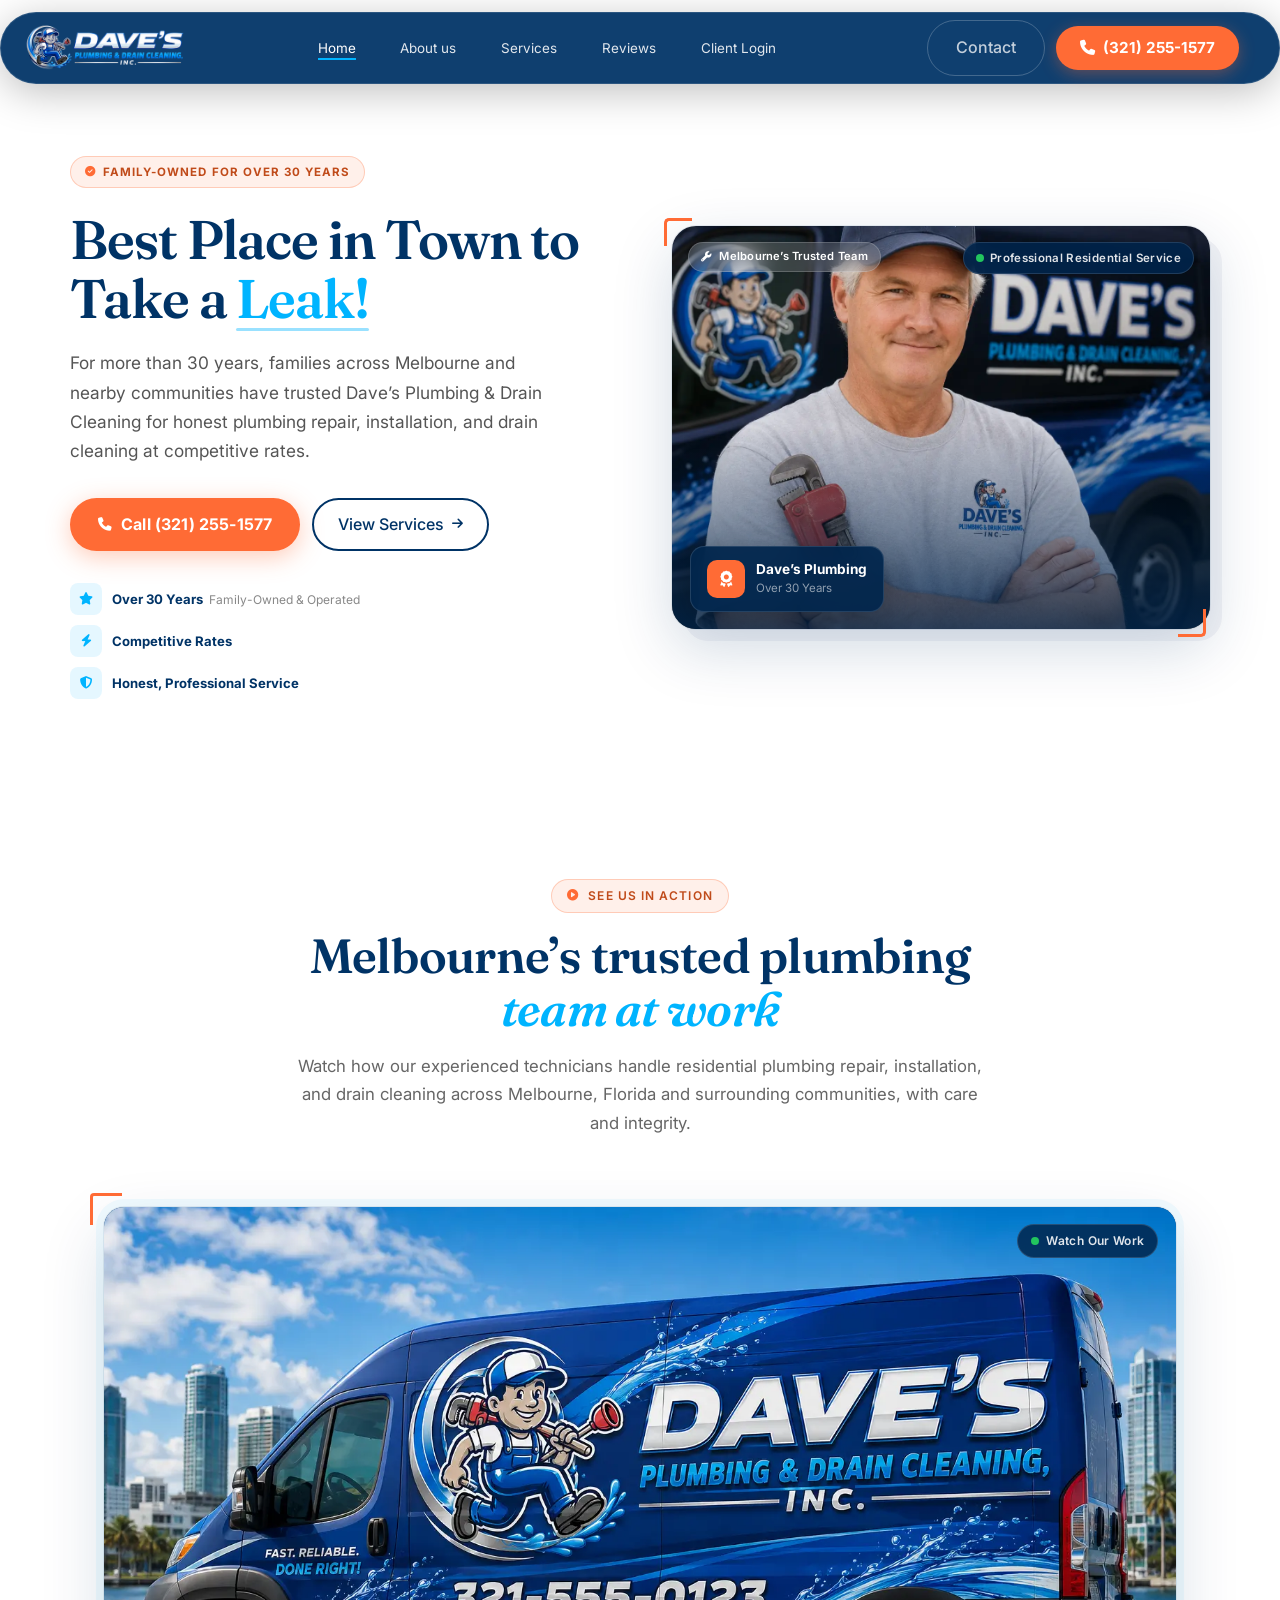
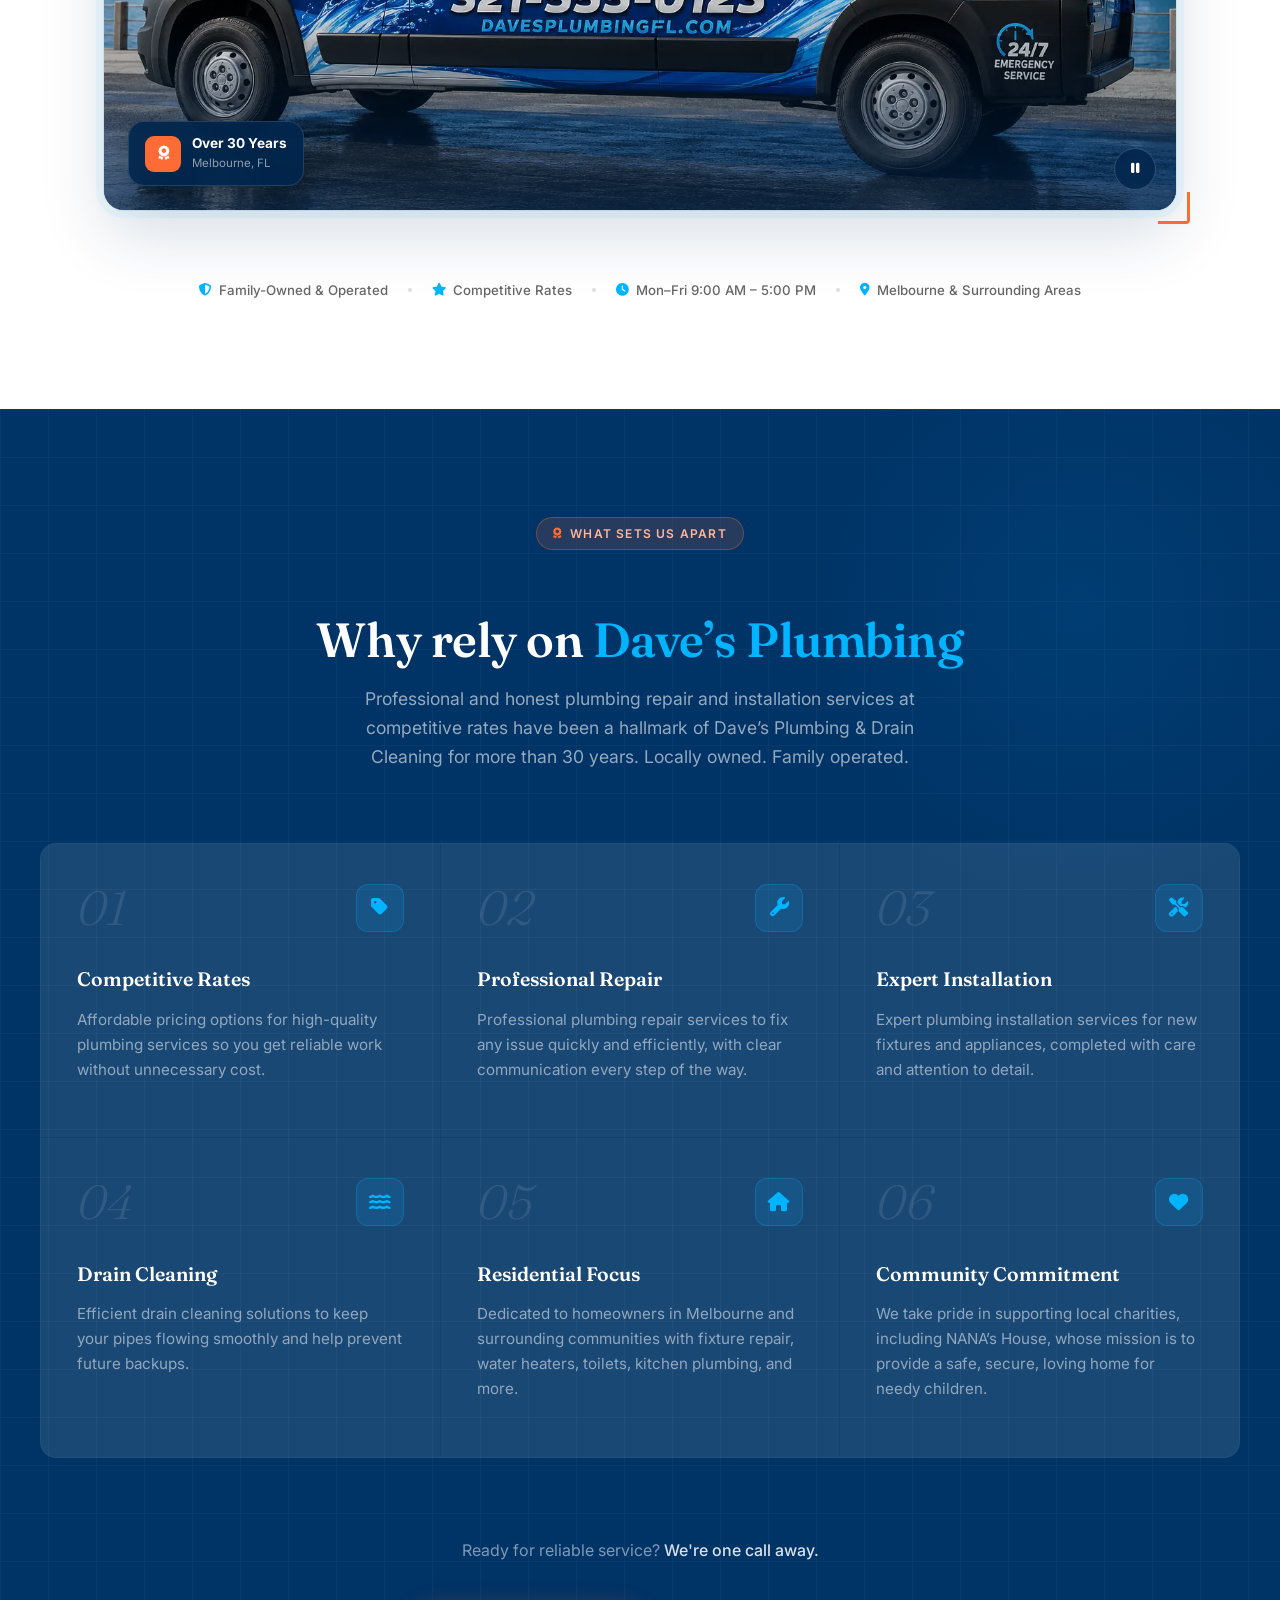
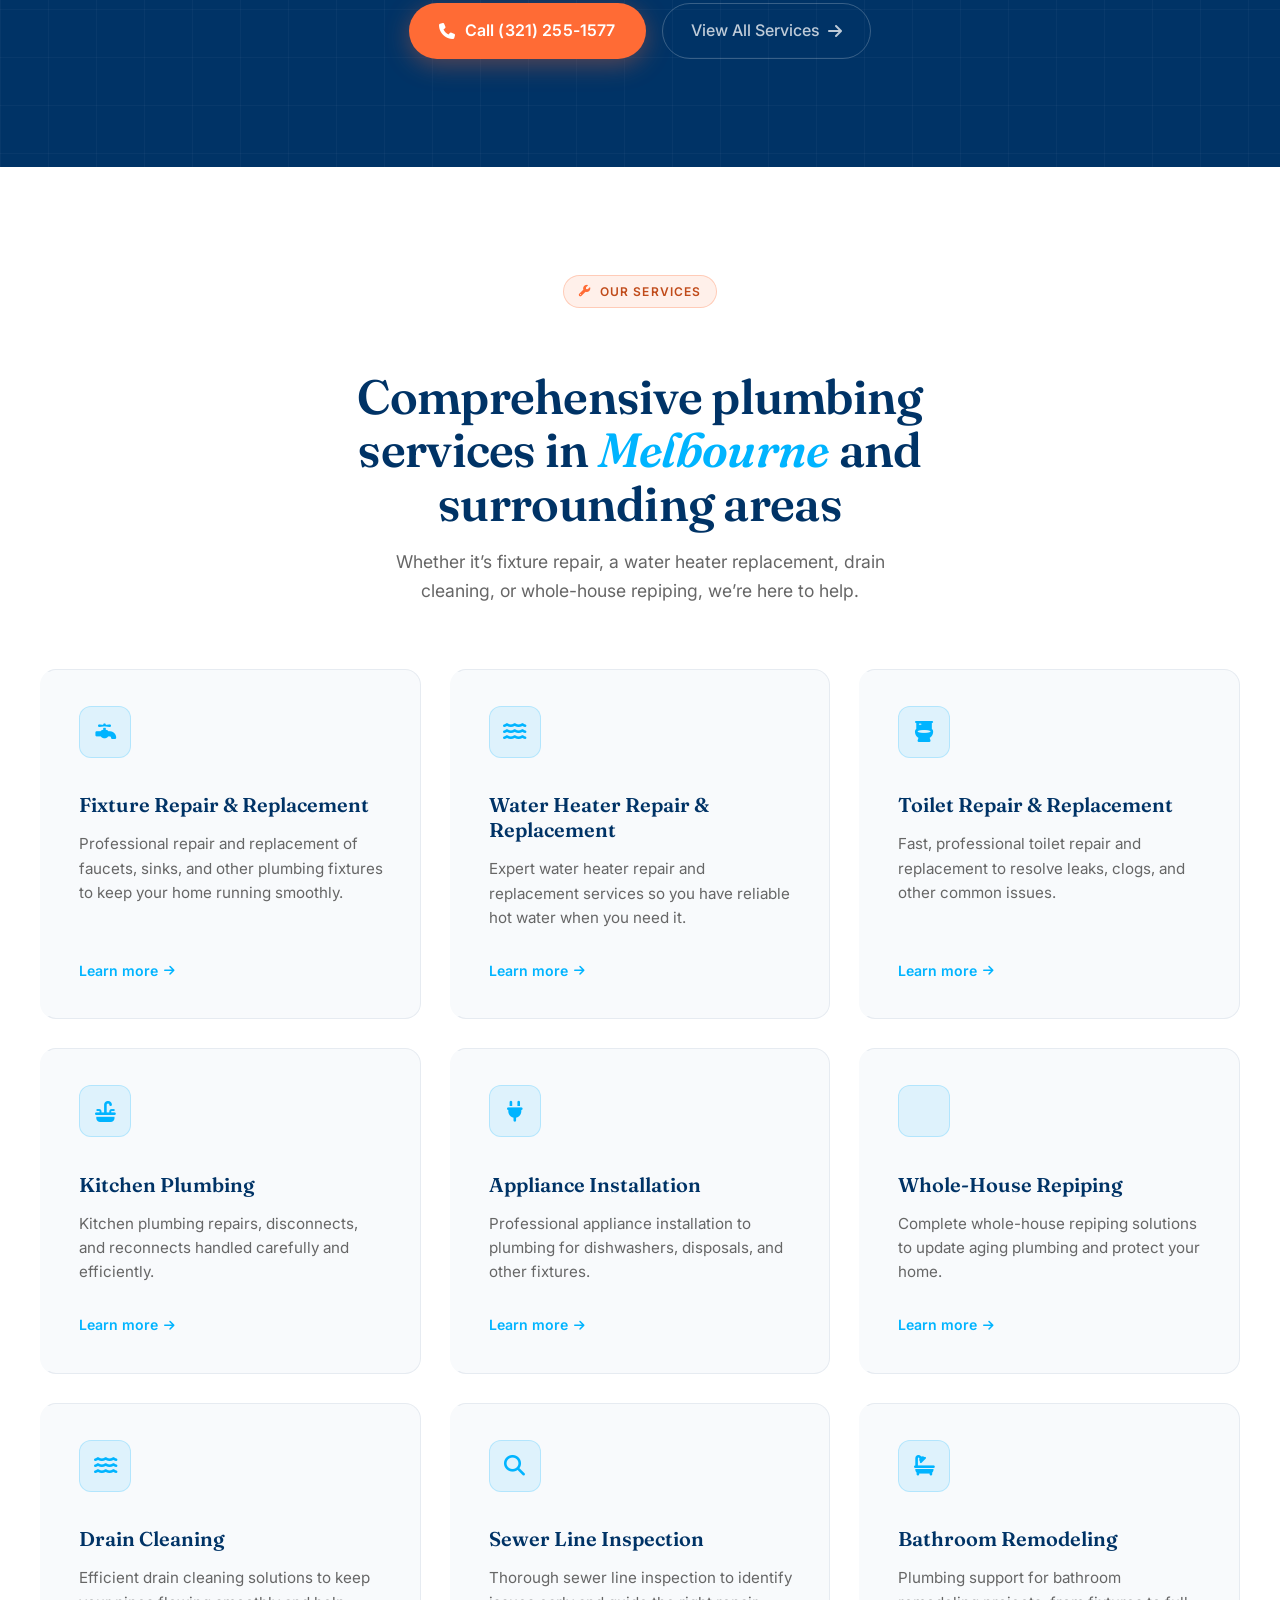
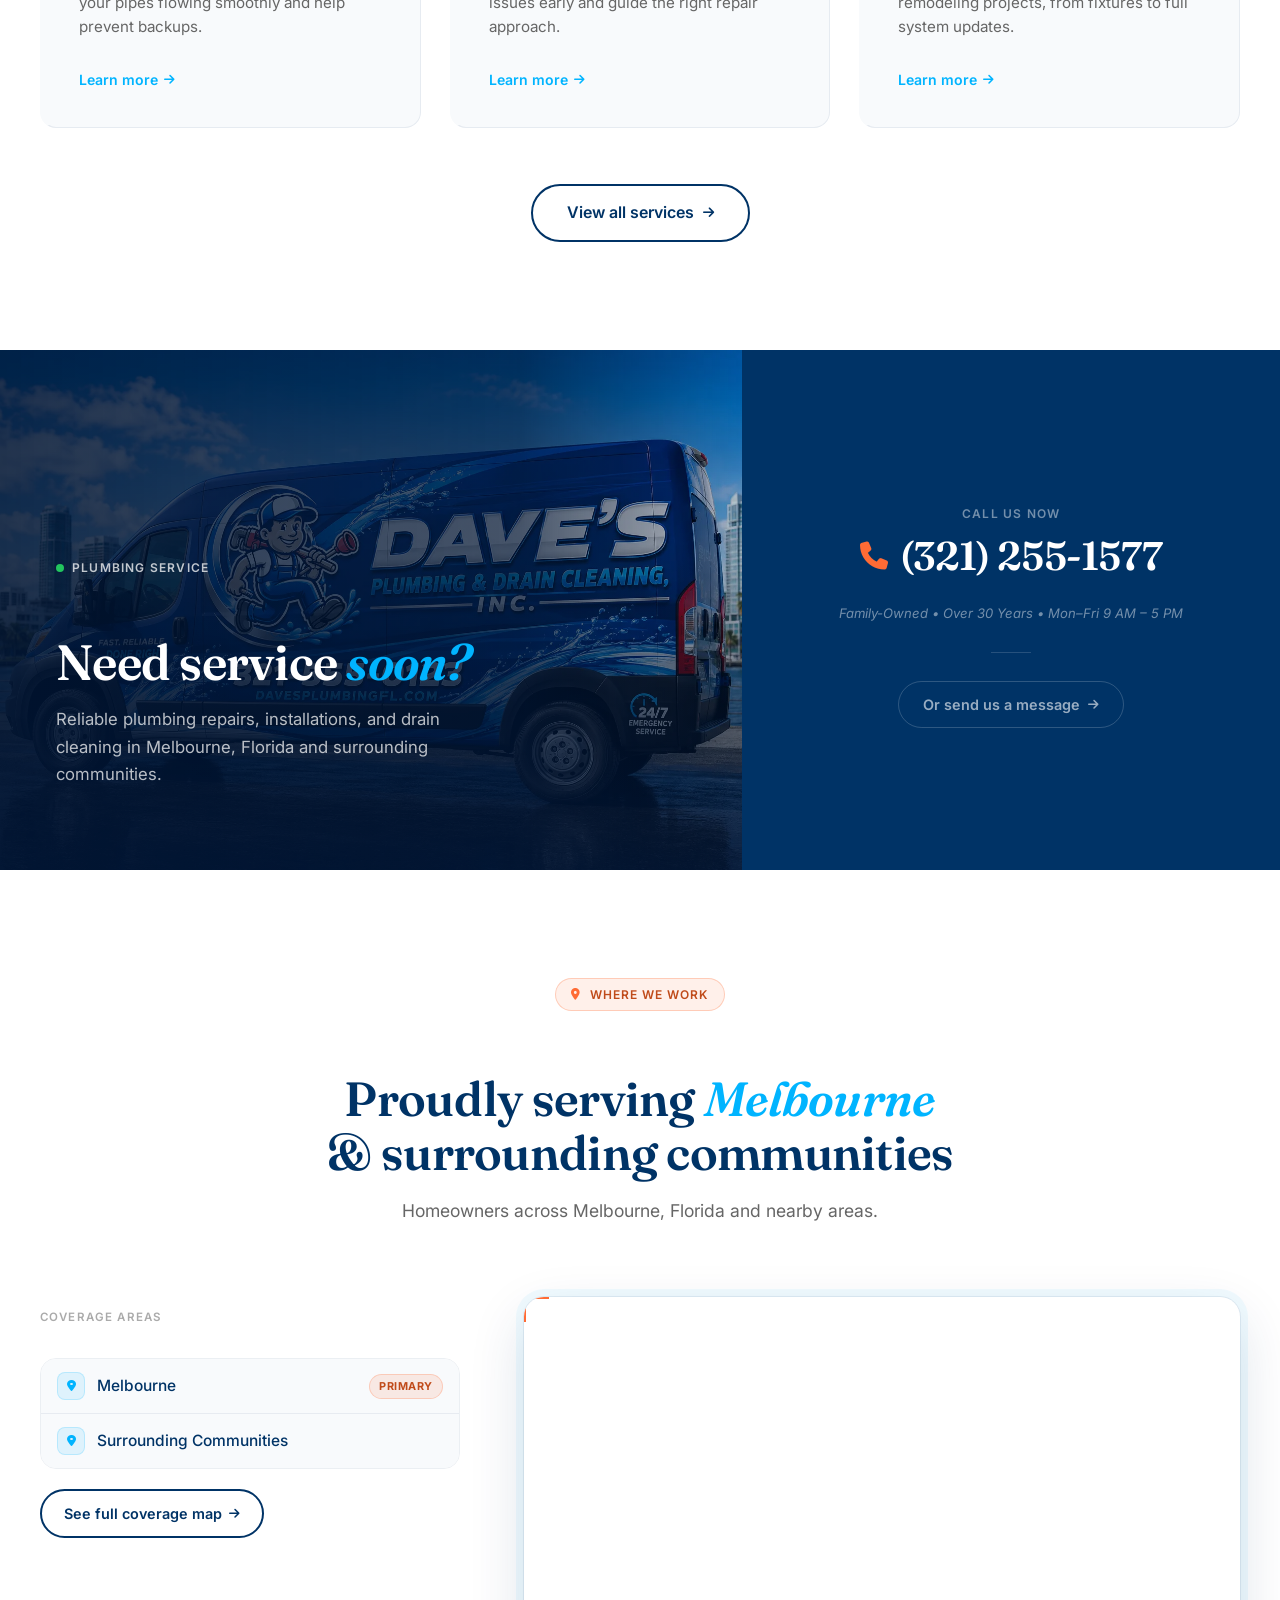
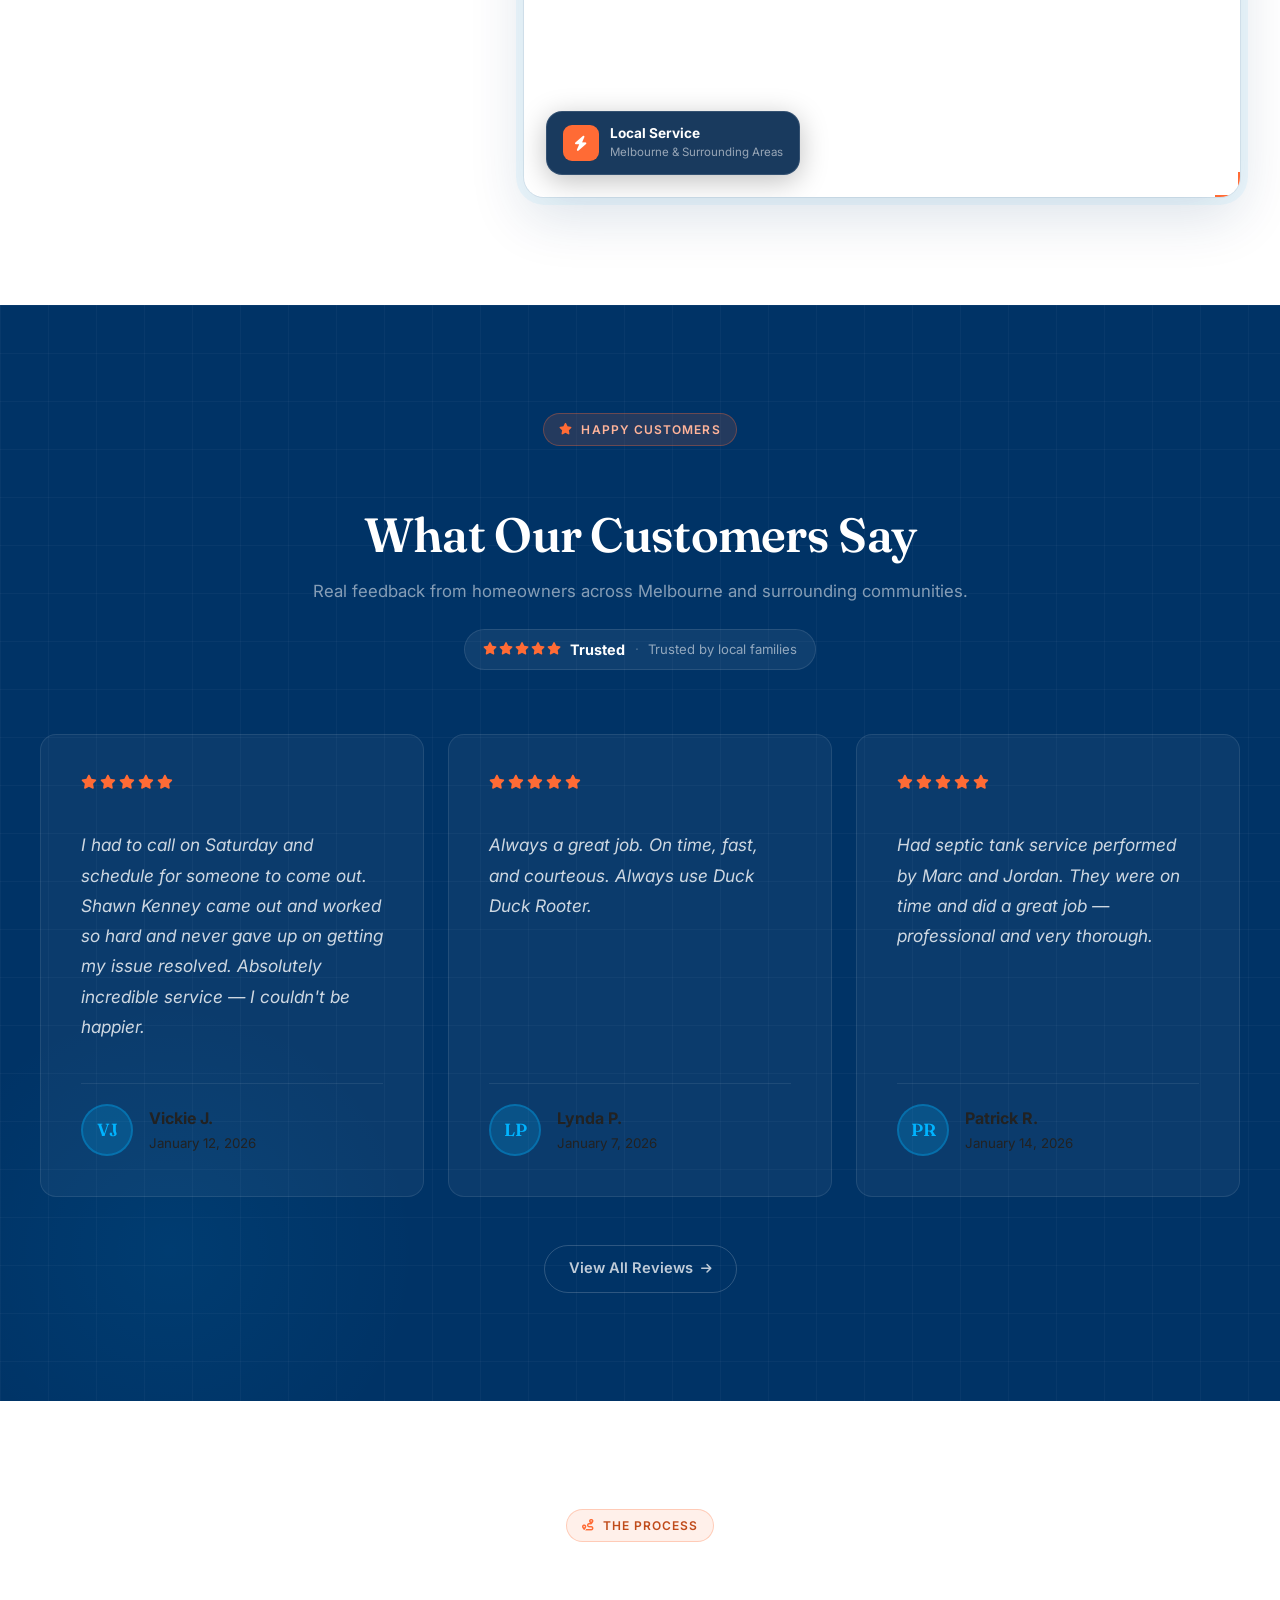
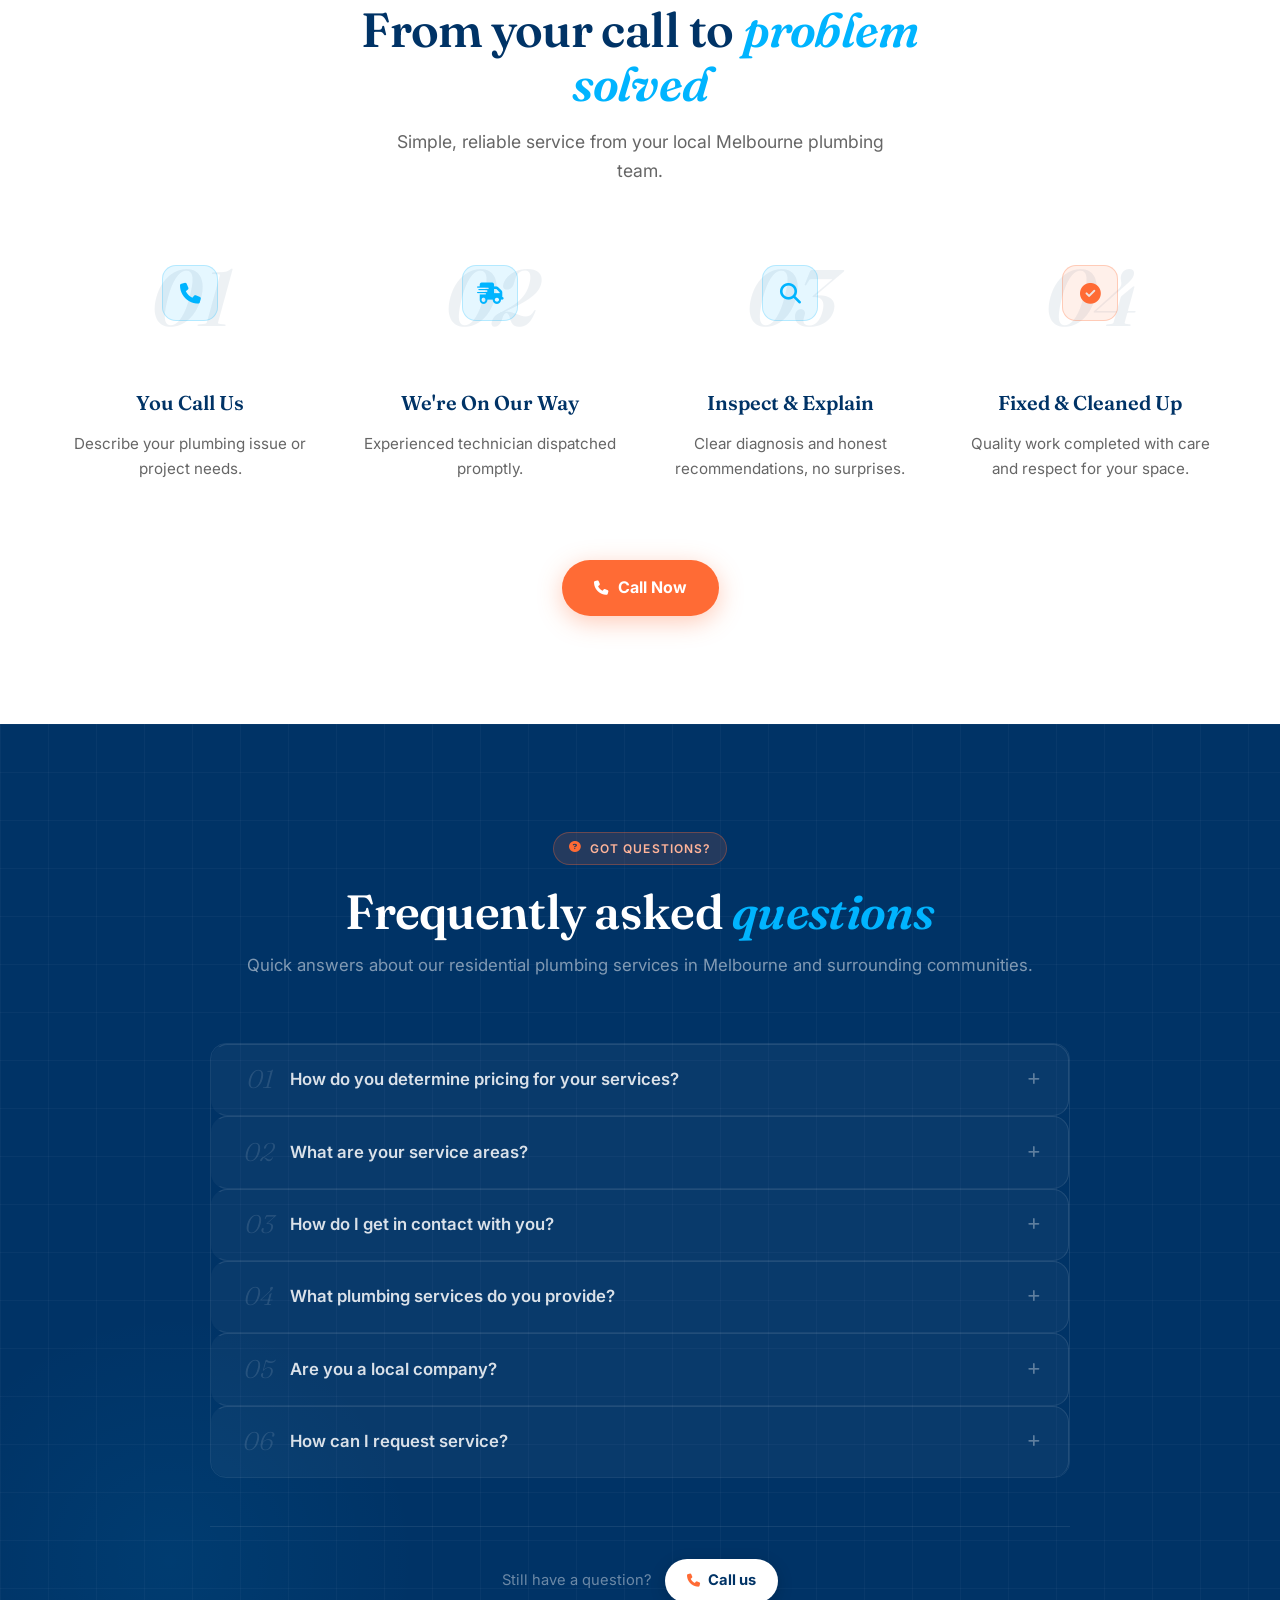
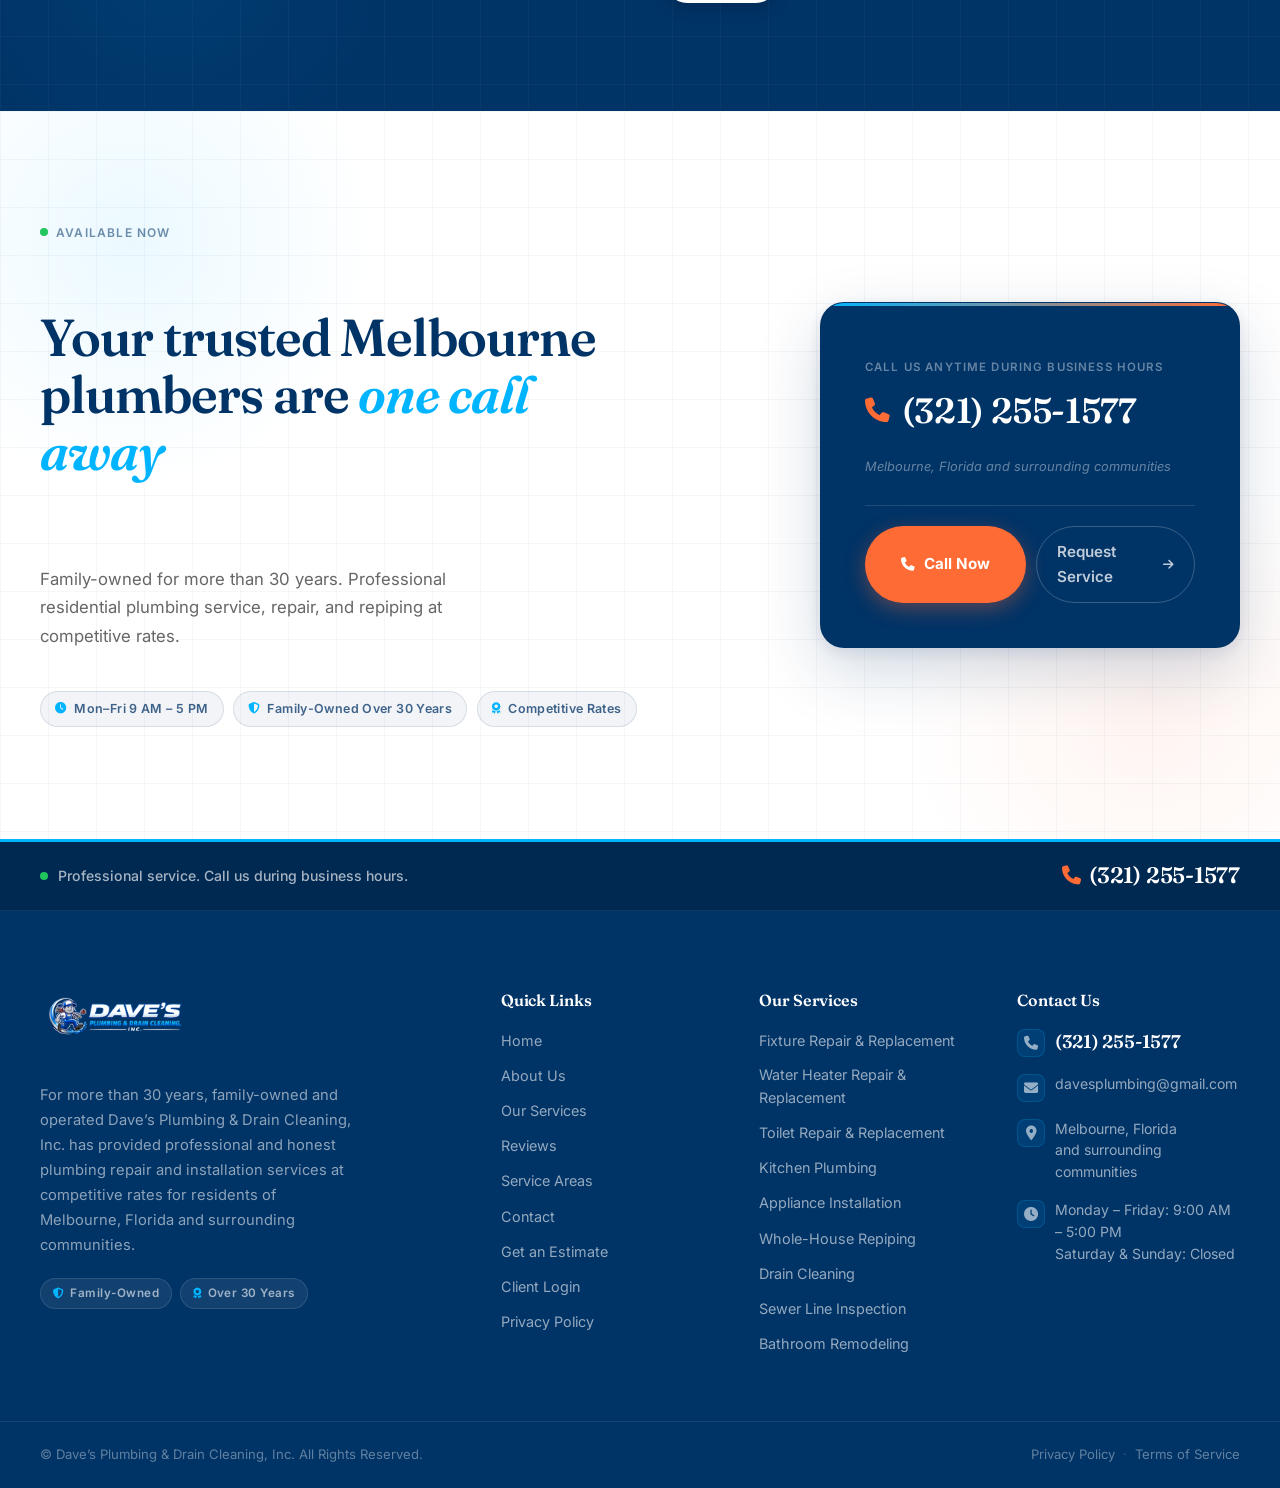
==== index.html @ 84705758 "Add files via upload" ====
<!DOCTYPE html>
<html lang="en">
<head>
    <meta charset="UTF-8">
    <meta name="viewport" content="width=device-width, initial-scale=1.0">
    <title>Dave’s Plumbing &amp; Drain Cleaning | Professional Plumbing in Melbourne, FL</title>
    <meta name="description" content="Family-owned plumbing repair, installation, and drain cleaning in Melbourne, Florida and surrounding communities for more than 30 years. Call (321) 255-1577 for competitive rates and honest service.">
    <link href="https://fonts.googleapis.com/css2?family=Fraunces:wght@400;500;600;700&amp;family=Inter:wght@400;500;600&amp;display=swap" rel="stylesheet">
    <link rel="stylesheet" href="https://cdnjs.cloudflare.com/ajax/libs/font-awesome/6.6.0/css/all.min.css">
    <link href="https://unpkg.com/aos@2.3.1/dist/aos.css" rel="stylesheet">
    <link rel="stylesheet" href="assets/css/style.css">
    <link rel="stylesheet" href="assets/css/style2.css">

    <!-- Favicon -->
    <link rel="apple-touch-icon" sizes="180x180" href="super_favicon/apple-touch-icon.png">
    <link rel="icon" type="image/png" sizes="32x32" href="super_favicon/favicon-32x32.png">
    <link rel="icon" type="image/png" sizes="16x16" href="super_favicon/favicon-16x16.png">
    <link rel="manifest" href="super_favicon/site.webmanifest">
</head>
<body>

<div id="header-container"></div>

<!-- ==================== HERO SECTION ==================== -->
<section class="hero-section">
  <div class="hero-inner">

    <!-- LEFT: Content -->
    <div class="hero-content" data-aos="fade-right" data-aos-duration="700">

      <div class="hero-badge">
        <i class="fas fa-circle-check"></i>
        Family-Owned for Over 30 Years
      </div>

      <h1 class="hero-headline">
        Best Place in Town to Take a
        <span class="hero-highlight">Leak!</span>
      </h1>

      <p class="hero-sub">
        For more than 30 years, families across Melbourne and nearby communities have trusted Dave’s Plumbing &amp; Drain Cleaning for honest plumbing repair, installation, and drain cleaning at competitive rates.
      </p>

      <div class="hero-ctas">
        <a href="tel:3212551577" class="hero-btn-primary">
          <i class="fas fa-phone"></i> Call (321) 255-1577
        </a>
        <a href="services.html" class="hero-btn-outline">
          View Services <i class="fas fa-arrow-right"></i>
        </a>
      </div>

      <div class="hero-proof">

        <div class="proof-row">
          <div class="proof-icon"><i class="fas fa-star"></i></div>
          <div class="proof-text">
            <strong>Over 30 Years</strong>
            <span>Family-Owned &amp; Operated</span>
          </div>
        </div>

        <div class="proof-row">
          <div class="proof-icon"><i class="fas fa-bolt"></i></div>
          <div class="proof-text">
            <strong>Competitive Rates</strong>
          </div>
        </div>

        <div class="proof-row">
          <div class="proof-icon"><i class="fas fa-shield-halved"></i></div>
          <div class="proof-text">
            <strong>Honest, Professional Service</strong>
          </div>
        </div>

      </div>

    </div>

    <!-- RIGHT: Image -->
    <div class="hero-img-col" data-aos="fade-left" data-aos-duration="800" data-aos-delay="150">

      <div class="hero-img-block">

        <div class="hero-img-frame">

          <img
            src="assets/images/dave_hero.webp"
            alt="Dave’s Plumbing &amp; Drain Cleaning — professional residential plumbers in Melbourne, Florida"
            class="hero-img"
            loading="eager"
            fetchpriority="high"
          >

          <div class="img-fade" aria-hidden="true"></div>

          <div class="img-stat-badge">
            <i class="fas fa-wrench"></i> Melbourne’s Trusted Team
          </div>

          <div class="img-floating-badge">
            <div class="badge-icon">
              <i class="fas fa-award"></i>
            </div>
            <div class="badge-text">
              <strong>Dave’s Plumbing</strong>
              <span>Over 30 Years</span>
            </div>
          </div>

          <div class="img-live-badge">
            <span class="live-dot" aria-hidden="true"></span>
            Professional Residential Service
          </div>

        </div>

        <span class="corner corner-tl" aria-hidden="true"></span>
        <span class="corner corner-br" aria-hidden="true"></span>
        <div class="img-shadow-block" aria-hidden="true"></div>

      </div>
    </div>

  </div>
</section>


<!-- VIDEO SECTION  -->
<section class="vid-section">
  <div class="vid-inner">

    <div class="vid-header" data-aos="fade-up">
      <div class="vid-eyebrow">
        <i class="fas fa-play-circle"></i>
        See us in action
      </div>
      <h2 class="vid-headline">
        Melbourne’s trusted plumbing <em>team at work</em>
      </h2>
      <p class="vid-sub">
        Watch how our experienced technicians handle residential plumbing repair, installation, and drain cleaning across Melbourne, Florida and surrounding communities, with care and integrity.
      </p>
    </div>

    <div class="vid-frame-wrap" data-aos="fade-up" data-aos-delay="120">

      <span class="vid-corner vid-corner-tl" aria-hidden="true"></span>
      <span class="vid-corner vid-corner-br" aria-hidden="true"></span>

      <div class="vid-frame">

      <video
        id="company-video"
        class="vid-player"
        src=""
        loop
        playsinline
        preload="metadata"
        poster="assets/images/dave_bus.webp"
        aria-label="Dave’s Plumbing &amp; Drain Cleaning — company overview video"
      ></video>

        <div class="vid-fade" aria-hidden="true"></div>

        <button class="vid-toggle" id="vid-toggle" aria-label="Pause video">
          <i class="fas fa-pause" id="vid-toggle-icon"></i>
        </button>

        <div class="vid-live-badge">
          <span class="live-dot" aria-hidden="true"></span>
          Watch Our Work
        </div>

        <div class="vid-info-badge">
          <div class="vid-badge-icon">
            <i class="fas fa-award"></i>
          </div>
          <div class="vid-badge-text">
            <strong>Over 30 Years</strong>
            <span>Melbourne, FL</span>
          </div>
        </div>

      </div>
    </div>

    <!-- Bottom trust strip -->
    <div class="vid-proof" data-aos="fade-up" data-aos-delay="200">
      <div class="vid-proof-item">
        <i class="fas fa-shield-halved"></i>
        <span>Family-Owned &amp; Operated</span>
      </div>
      <div class="vid-proof-dot" aria-hidden="true"></div>
      <div class="vid-proof-item">
        <i class="fas fa-star"></i>
        <span>Competitive Rates</span>
      </div>
      <div class="vid-proof-dot" aria-hidden="true"></div>
      <div class="vid-proof-item">
        <i class="fas fa-clock"></i>
        <span>Mon–Fri 9:00 AM – 5:00 PM</span>
      </div>
      <div class="vid-proof-dot" aria-hidden="true"></div>
      <div class="vid-proof-item">
        <i class="fas fa-map-marker-alt"></i>
        <span>Melbourne &amp; Surrounding Areas</span>
      </div>
    </div>

  </div>
</section>

<!-- Why choose us -->

<section class="why-section">
  <div class="why-inner">

    <div class="why-header">
      <div class="why-eyebrow">
        <i class="fas fa-award"></i>
        What sets us apart
      </div>
      <h2>Why rely on <span>Dave’s Plumbing</span></h2>
      <p class="why-subtitle">
        Professional and honest plumbing repair and installation services at competitive rates have been a hallmark of Dave’s Plumbing &amp; Drain Cleaning for more than 30 years. Locally owned. Family operated.
      </p>
    </div>

    <div class="why-grid">

      <div class="why-card">
        <div class="card-top">
          <span class="card-number">01</span>
          <div class="card-icon"><i class="fas fa-tag"></i></div>
        </div>
        <div class="card-body">
          <h3>Competitive Rates</h3>
          <p>Affordable pricing options for high-quality plumbing services so you get reliable work without unnecessary cost.</p>
        </div>
      </div>

      <div class="why-card">
        <div class="card-top">
          <span class="card-number">02</span>
          <div class="card-icon"><i class="fas fa-wrench"></i></div>
        </div>
        <div class="card-body">
          <h3>Professional Repair</h3>
          <p>Professional plumbing repair services to fix any issue quickly and efficiently, with clear communication every step of the way.</p>
        </div>
      </div>

      <div class="why-card">
        <div class="card-top">
          <span class="card-number">03</span>
          <div class="card-icon"><i class="fas fa-tools"></i></div>
        </div>
        <div class="card-body">
          <h3>Expert Installation</h3>
          <p>Expert plumbing installation services for new fixtures and appliances, completed with care and attention to detail.</p>
        </div>
      </div>

      <div class="why-card">
        <div class="card-top">
          <span class="card-number">04</span>
          <div class="card-icon"><i class="fas fa-water"></i></div>
        </div>
        <div class="card-body">
          <h3>Drain Cleaning</h3>
          <p>Efficient drain cleaning solutions to keep your pipes flowing smoothly and help prevent future backups.</p>
        </div>
      </div>

      <div class="why-card">
        <div class="card-top">
          <span class="card-number">05</span>
          <div class="card-icon"><i class="fas fa-home"></i></div>
        </div>
        <div class="card-body">
          <h3>Residential Focus</h3>
          <p>Dedicated to homeowners in Melbourne and surrounding communities with fixture repair, water heaters, toilets, kitchen plumbing, and more.</p>
        </div>
      </div>

      <div class="why-card">
        <div class="card-top">
          <span class="card-number">06</span>
          <div class="card-icon"><i class="fas fa-heart"></i></div>
        </div>
        <div class="card-body">
          <h3>Community Commitment</h3>
          <p>We take pride in supporting local charities, including NANA’s House, whose mission is to provide a safe, secure, loving home for needy children.</p>
        </div>
      </div>

    </div>

    <div class="why-footer">
      <p>Ready for reliable service? <strong>We're one call away.</strong></p>
      <div class="why-cta-group">
        <a href="tel:3212551577" class="btn-primary">
          <i class="fas fa-phone"></i> Call (321) 255-1577
        </a>
        <a href="services.html" class="btn-ghost">
          View All Services <i class="fas fa-arrow-right"></i>
        </a>
      </div>
    </div>

  </div>
</section>

<!-- ==================== OUR SERVICES ==================== -->
<section class="services-section">
  <div class="services-inner">

    <div class="services-header" data-aos="fade-up">
      <div class="services-eyebrow">
        <i class="fas fa-wrench"></i>
        Our Services
      </div>
      <h2>Comprehensive plumbing services in <em>Melbourne</em> and surrounding areas</h2>
      <p class="services-subtitle">Whether it’s fixture repair, a water heater replacement, drain cleaning, or whole-house repiping, we’re here to help.</p>
    </div>

    <div class="services-grid" id="services" data-aos="fade-up" data-aos-delay="100">
      <!-- Populated by JS -->
    </div>

    <div class="services-footer" data-aos="fade-up">
      <a href="services.html" class="svc-view-all">
        View all services <i class="fas fa-arrow-right"></i>
      </a>
    </div>

  </div>
</section>

<!-- ==================== EMERGENCY BANNER ==================== -->
<section class="emerg-banner">
  <div class="emerg-left">
    <div class="emerg-left-overlay" aria-hidden="true"></div>
    <div class="emerg-left-content" data-aos="fade-right">
      <div class="emerg-eyebrow">
        <span class="live-dot" aria-hidden="true"></span>
        Plumbing Service
      </div>
      <h2 class="emerg-headline">Need service <em>soon?</em></h2>
      <p class="emerg-sub">Reliable plumbing repairs, installations, and drain cleaning in Melbourne, Florida and surrounding communities.</p>
    </div>
  </div>

  <div class="emerg-right" data-aos="fade-left">
    <p class="emerg-label">Call us now</p>
    <a href="tel:3212551577" class="emerg-number">
      <i class="fas fa-phone"></i>
      (321) 255-1577
    </a>
    <p class="emerg-note">Family-Owned • Over 30 Years • Mon–Fri 9 AM – 5 PM</p>
    <div class="emerg-divider" aria-hidden="true"></div>
    <a href="/contact" class="emerg-contact-link">
      Or send us a message <i class="fas fa-arrow-right"></i>
    </a>
  </div>
</section>

<!-- ==================== SERVICE AREAS ==================== -->
<section class="areas-section">
  <div class="areas-inner">

    <div class="areas-header" data-aos="fade-up">
      <div class="areas-eyebrow">
        <i class="fas fa-map-marker-alt"></i>
        Where we work
      </div>
      <h2>Proudly serving <em>Melbourne</em> &amp; surrounding communities</h2>
      <p class="areas-subtitle">Homeowners across Melbourne, Florida and nearby areas.</p>
    </div>

    <div class="areas-body">

      <div class="areas-list-col" data-aos="fade-right">
        <p class="areas-list-label">Coverage areas</p>
        <ul class="areas-list">
          <li data-aos="fade-up" data-aos-delay="60"><span class="area-pin"><i class="fas fa-map-marker-alt"></i></span><span class="area-name">Melbourne</span><span class="area-badge primary">Primary</span></li>
          <li data-aos="fade-up" data-aos-delay="110"><span class="area-pin"><i class="fas fa-map-marker-alt"></i></span><span class="area-name">Surrounding Communities</span></li>
        </ul>

        <a href="service-areas.html" class="areas-all-link">
          See full coverage map <i class="fas fa-arrow-right"></i>
        </a>
      </div>

      <div class="areas-map-col" data-aos="fade-left">
        <div class="areas-map-frame">
          <span class="map-corner map-corner-tl" aria-hidden="true"></span>
          <span class="map-corner map-corner-br" aria-hidden="true"></span>
          <iframe src="https://www.google.com/maps/embed?pb=!1m18!1m12!1m3!1d112599.0!2d-80.67!3d28.08!2m3!1f0!2f0!3f0!3m2!1i1024!2i768!4f13.1!3m3!1m2!1s0x88de0f5c6b6b6b6b%3A0x0!2sMelbourne%2C%20FL!5e0!3m2!1sen!2sus!4v1720000000000" width="100%" height="100%" style="border:0;" allowfullscreen="" loading="lazy" referrerpolicy="no-referrer-when-downgrade" title="Dave’s Plumbing &amp; Drain Cleaning service area map"></iframe>
          <div class="map-badge">
            <div class="map-badge-icon"><i class="fas fa-bolt"></i></div>
            <div class="map-badge-text"><strong>Local Service</strong><span>Melbourne &amp; Surrounding Areas</span></div>
          </div>
        </div>
      </div>
    </div>
  </div>
</section>

<!-- ==================== CUSTOMER TESTIMONIALS ==================== -->
<section class="testi-section">
  <div class="testi-inner">

    <div class="testi-header" data-aos="fade-up">
      <div class="testi-eyebrow">
        <i class="fas fa-star"></i>
        Happy Customers
      </div>
      <h2>What Our Customers Say</h2>
      <p class="testi-subtitle">Real feedback from homeowners across Melbourne and surrounding communities.</p>

      <div class="testi-aggregate">
        <div class="agg-stars" aria-label="Customer reviews">
          <i class="fas fa-star"></i><i class="fas fa-star"></i><i class="fas fa-star"></i><i class="fas fa-star"></i><i class="fas fa-star"></i>
        </div>
        <span class="agg-score">Trusted</span>
        <span class="agg-divider" aria-hidden="true">·</span>
        <span class="agg-count">Trusted by local families</span>
      </div>
    </div>

    <div class="testi-slider-wrap">
      <div class="testi-track" id="testimonial-slider">
        <!-- Populated by JS -->
      </div>
    </div>

    <div class="testi-controls" id="testi-controls">
      <button id="prev-btn" class="testi-arrow" aria-label="Previous review"><i class="fas fa-arrow-left"></i></button>
      <div class="testi-dots" id="testi-dots"></div>
      <button id="next-btn" class="testi-arrow" aria-label="Next review"><i class="fas fa-arrow-right"></i></button>
    </div>

    <div class="testi-footer" data-aos="fade-up">
      <a href="index.html" class="testi-all-link">View All Reviews <i class="fas fa-arrow-right"></i></a>
    </div>

  </div>
</section>

<!-- ==================== HOW IT WORKS ==================== -->
<section class="hiw-section">
  <div class="hiw-inner">
    <div class="hiw-header" data-aos="fade-up">
      <div class="hiw-eyebrow"><i class="fas fa-route"></i> The process</div>
      <h2>From your call to <em>problem solved</em></h2>
      <p class="hiw-subtitle">Simple, reliable service from your local Melbourne plumbing team.</p>
    </div>

    <div class="hiw-steps">
      <!-- JS or static steps - structure unchanged -->
      <div class="hiw-step" data-aos="fade-up" data-aos-delay="80">
        <div class="hiw-step-top"><div class="hiw-step-num">01</div><div class="hiw-icon-wrap"><i class="fas fa-phone"></i></div></div>
        <div class="hiw-step-body"><h3>You Call Us</h3><p>Describe your plumbing issue or project needs.</p></div>
      </div>
      <div class="hiw-step" data-aos="fade-up" data-aos-delay="180">
        <div class="hiw-step-top"><div class="hiw-step-num">02</div><div class="hiw-icon-wrap"><i class="fas fa-truck-fast"></i></div></div>
        <div class="hiw-step-body"><h3>We're On Our Way</h3><p>Experienced technician dispatched promptly.</p></div>
      </div>
      <div class="hiw-step" data-aos="fade-up" data-aos-delay="280">
        <div class="hiw-step-top"><div class="hiw-step-num">03</div><div class="hiw-icon-wrap"><i class="fas fa-magnifying-glass"></i></div></div>
        <div class="hiw-step-body"><h3>Inspect &amp; Explain</h3><p>Clear diagnosis and honest recommendations, no surprises.</p></div>
      </div>
      <div class="hiw-step" data-aos="fade-up" data-aos-delay="380">
        <div class="hiw-step-top"><div class="hiw-step-num">04</div><div class="hiw-icon-wrap hiw-icon-wrap--done"><i class="fas fa-circle-check"></i></div></div>
        <div class="hiw-step-body"><h3>Fixed &amp; Cleaned Up</h3><p>Quality work completed with care and respect for your space.</p></div>
      </div>
    </div>

    <div class="hiw-footer" data-aos="fade-up">
      <a href="tel:3212551577" class="hiw-cta-primary"><i class="fas fa-phone"></i> Call Now</a>
    </div>
  </div>
</section>

<!-- ==================== FAQS ==================== -->
<section class="faqs-section">
  <div class="faqs-container">
    <div class="faqs-header" data-aos="fade-up">
      <div class="faqs-eyebrow"><i class="fas fa-circle-question"></i> Got questions?</div>
      <h2>Frequently asked <em>questions</em></h2>
      <p class="faqs-subtitle">Quick answers about our residential plumbing services in Melbourne and surrounding communities.</p>
    </div>

    <div class="faq-accordion" id="faq-accordion"></div>

    <div class="faqs-footer" data-aos="fade-up">
      <p>Still have a question?</p>
      <a href="tel:3212551577" class="faqs-cta"><i class="fas fa-phone"></i> Call us</a>
    </div>
  </div>
</section>

<!-- ==================== FINAL CTA ==================== -->
<section class="fcta-section">
  <div class="fcta-blob fcta-blob--left" aria-hidden="true"></div>
  <div class="fcta-blob fcta-blob--right" aria-hidden="true"></div>

  <div class="fcta-inner">
    <div class="fcta-left" data-aos="fade-right">
      <div class="fcta-eyebrow"><span class="live-dot" aria-hidden="true"></span> Available now</div>
      <h2 class="fcta-headline">Your trusted Melbourne plumbers are <em>one call away</em></h2>
      <p class="fcta-sub">Family-owned for more than 30 years. Professional residential plumbing service, repair, and repiping at competitive rates.</p>
      <div class="fcta-chips">
        <div class="fcta-chip"><i class="fas fa-clock"></i> Mon–Fri 9 AM – 5 PM</div>
        <div class="fcta-chip"><i class="fas fa-shield-halved"></i> Family-Owned Over 30 Years</div>
        <div class="fcta-chip"><i class="fas fa-award"></i> Competitive Rates</div>
      </div>
    </div>

    <div class="fcta-right" data-aos="fade-left" data-aos-delay="100">
      <div class="fcta-card">
        <p class="fcta-card-label">Call us anytime during business hours</p>
        <a href="tel:3212551577" class="fcta-number"><i class="fas fa-phone"></i> (321) 255-1577</a>
        <p class="fcta-card-note">Melbourne, Florida and surrounding communities</p>
        <div class="fcta-card-divider" aria-hidden="true"></div>
        <div class="fcta-card-ctas">
          <a href="tel:3212551577" class="fcta-btn-primary"><i class="fas fa-phone"></i> Call Now</a>
          <a href="contact.html" class="fcta-btn-ghost">Request Service <i class="fas fa-arrow-right"></i></a>
        </div>
      </div>
    </div>
  </div>
</section>

<!-- SCROLL PROGRESS INDICATOR -->
<div class="scroll-indicator" id="scrollIndicator">
    <div class="scroll-progress-container">
        <div class="scroll-progress-track"></div>
        <div class="scroll-progress-bar" id="scrollProgress"></div>
    </div>
    <button class="scroll-text-btn" id="scrollBtn">
        <span id="scrollText">Scroll Down</span>
    </button>
</div>

<script src="https://cdn.botpress.cloud/webchat/v5.0/inject.js"></script>
<script src="https://files.bpcontent.cloud/2026/08/22/19/20260822193353-CQ48V3KE.js" defer></script>


<!-- Scripts -->
<script>
    fetch('components/footer.html')
        .then(response => response.text())
        .then(data => {
            document.body.insertAdjacentHTML('beforeend', data);
        });
</script>
<script src="https://unpkg.com/aos@2.3.1/dist/aos.js"></script>
<script src="assets/js/header-loader.js"></script>
<script src="assets/js/main.js"></script>
</body>
</html>
---- assets/css/style.css ----
/* ====================== ROOT VARIABLES ====================== */
:root {
    --navy: #003366;
    --bright-blue: #00B4FF;
    --accent: #FF6B35;
    --white: #ffffff;
    --radius: 16px;
    --shadow: 0 10px 15px rgba(0, 0, 0, 0.1);
}

/* ====================== FONTS ====================== */
body {
    font-family: 'Inter', sans-serif;
    margin: 0;
    padding: 0;
    color: #222;
    line-height: 1.6;
}

h1, h2, h3, h4, h5, h6 {
    font-family: 'Fraunces', serif;
    font-weight: 600;
    line-height: 1.2;
}

*,
*::before,
*::after{
    box-sizing:border-box;
}

html{
    overflow-x:hidden;
}

body{
    overflow-x:hidden;
    width:100%;
}

img,
svg,
video,
iframe,
canvas{
    max-width:100%;
    height:auto;
    display:block;
}

/* ====================== NAVIGATION ====================== */
#header {
    position: fixed;
    top: 0;
    left: 0;
    right: 0;
    z-index: 1000;
    transition: all 0.4s ease;
}

.nav-bar {
    display: flex;
    align-items: center;
    justify-content: space-between;
    max-width: 1320px;
    margin: 12px auto 0;
    padding: 0 1.25rem;
    background: rgba(0, 51, 102, 0.94); 
    backdrop-filter: blur(16px);
    -webkit-backdrop-filter: blur(16px);
    border-radius: 9999px;
    border: 1px solid rgba(255,255,255,0.12);
    box-shadow: 0 8px 40px rgba(0,0,0,0.25);
    height: 68px;
    transition: all 0.35s cubic-bezier(0.4, 0, 0.2, 1);
}

#header.scrolled .nav-bar {
    margin-top: 0;
    border-radius: 0;
    height: 62px;
    background: rgba(0, 51, 102, 0.98);
}

/* Logo */
.logo {
    display: flex;
    align-items: center;
    overflow: visible;
}

.logo img {
    height: 44px;
    transform: scale(1.4);
}

#header.scrolled .logo img {
    height: 38px;
}

/* Desktop Menu */
.nav-links {
    display: none;
    align-items: center;
    gap: 2.2rem;
    list-style: none;
    margin: 0;
    padding: 0;
}

.nav-links a {
    color: rgba(255,255,255,0.88);
    text-decoration: none;
    font-size: 0.84rem;
    font-weight: 400;
    position: relative;
    padding-bottom: 4px;
    transition: color 0.35s ease;
}

.nav-links a::after {
    content: '';
    position: absolute;
    bottom: 0;
    left: 0;
    width: 0;
    height: 2px;
    background: var(--bright-blue);
    transition: width 0.35s ease;
}

.nav-links a:hover {
    color: white;
}

.nav-links a:hover::after {
    width: 100%;
}

/* Desktop CTAs */
.nav-ctas {
    display: none;
    align-items: center;
    gap: 0.8rem;
}

.btn-ghost {
    color: rgba(255,255,255,0.9);
    text-decoration: none;
    font-size: 0.93rem;
    font-weight: 500;
    padding: 8px 20px;
    border-radius: 9999px;
    border: 1px solid rgba(255,255,255,0.3);
    transition: all 0.35s ease;
}

.btn-ghost:hover {
    background: rgba(255,255,255,0.12);
    border-color: rgba(255,255,255,0.6);
    color: white;
}

.btn-call {
    display: inline-flex;
    align-items: center;
    gap: 8px;
    background: var(--accent); 
    color: white;
    text-decoration: none;
    font-size: 0.95rem;
    font-weight: 700;
    padding: 10px 24px;
    border-radius: 9999px;
    transition: all 0.35s ease;
    box-shadow: 0 4px 16px rgba(255, 107, 53, 0.35);
}

.btn-call:hover {
    background: #e55a2b;
    transform: translateY(-2px);
    box-shadow: 0 8px 24px rgba(255, 107, 53, 0.45);
}

/* Hamburger */
.hamburger {
    display: flex;
    flex-direction: column;
    justify-content: center;
    gap: 5px;
    width: 44px;
    height: 44px;
    background: none;
    border: none;
    cursor: pointer;
}

.hamburger span {
    display: block;
    height: 2.5px;
    background: white;
    border-radius: 2px;
    transition: all 0.3s ease;
}

.hamburger.open span:nth-child(1) { transform: translateY(7px) rotate(45deg); }
.hamburger.open span:nth-child(2) { opacity: 0; }
.hamburger.open span:nth-child(3) { transform: translateY(-7px) rotate(-45deg); }

/* Mobile Drawer */
.mobile-drawer {
    position: absolute;
    top: calc(100% + 12px);
    left: 12px;
    right: 12px;
    background: var(--navy);
    border-radius: 16px;
    border: 1px solid rgba(255,255,255,0.12);
    box-shadow: 0 20px 50px rgba(0,0,0,0.3);
    overflow: hidden;
    max-height: 0;
    opacity: 0;
    visibility: hidden;
    transition: all 0.4s cubic-bezier(0.4, 0, 0.2, 1);
}

.mobile-drawer.open {
    max-height: 520px;
    opacity: 1;
    visibility: visible;
}

.mobile-drawer-inner {
    padding: 1.8rem 1.4rem;
    display: flex;
    flex-direction: column;
    gap: 0.4rem;
}

.mobile-drawer a {
    color: rgba(255,255,255,0.9);
    text-decoration: none;
    font-size: 1.05rem;
    padding: 12px 10px;
    border-bottom: 1px solid rgba(255,255,255,0.08);
    transition: all 0.3s ease;
}

.mobile-drawer a:last-child { border-bottom: none; }
.mobile-drawer a:hover { color: var(--bright-blue); padding-left: 18px; }

.mobile-drawer-ctas {
    margin-top: 1.5rem;
    padding-top: 1.5rem;
    border-top: 1px solid rgba(255,255,255,0.1);
    display: flex;
    flex-direction: column;
    gap: 0.8rem;
}

/* Active nav link */
.nav-links a.active {
    color: white;
}

.nav-links a.active::after {
    width: 100%;
}

/* ====================== MOBILE (0px - 767px) ====================== */
@media (max-width: 767px) {

    #header{
        padding: 0 10px;
    }

    .nav-bar{
        margin-top: 10px;
        width: 100%;
        height: 62px;
        padding: 0 1rem;
        border-radius: 50px;
    }

    #header.scrolled .nav-bar{
        margin-top: 0;
        border-radius: 0;
        height: 60px;
    }

    .logo img{
        height: 36px;
    }

    #header.scrolled .logo img{
        height: 34px;
    }

    .hamburger{
        width: 40px;
        height: 40px;
    }

    .mobile-drawer{
        top: calc(100% + 8px);
        left: 0;
        right: 0;
        border-radius: 18px;
    }

    .mobile-drawer-inner{
        padding: 1.5rem;
    }

    .mobile-drawer a{
        font-size: 1rem;
        padding: 14px 6px;
    }

    .mobile-drawer-ctas{
        margin-top: 1.2rem;
        padding-top: 1.2rem;
    }
}


/* ====================== TABLET (768px - 1023px) ====================== */
@media (min-width:768px){

    .nav-links{
        display:flex;
        gap:1.5rem;
    }

    .nav-ctas{
        display:flex;
        gap:.7rem;
    }

    .hamburger,
    .mobile-drawer{
        display:none;
    }

    .nav-bar{
        height:68px;
        padding:0 1.5rem;
    }

    .logo img{
        height:40px;
    }

    .btn-call{
        padding:10px 18px;
        font-size:.9rem;
    }

    .btn-ghost{
        padding:8px 16px;
        font-size:.9rem;
    }
}


/* ====================== DESKTOP (1024px+) ====================== */
@media (min-width:1024px){

    .nav-bar{
        padding:0 2.5rem;
        height:72px;
    }

    #header.scrolled .nav-bar{
        height:64px;
    }

    .nav-links{
        gap:2.8rem;
    }

    .logo img{
        height:44px;
    }

    .btn-call{
        padding:10px 24px;
        font-size:.95rem;
    }

}
.mobile-drawer a.active {
    color: var(--bright-blue);
    font-weight: 600;
}


/* ====================== HERO ====================== */

.hero-section::before {
  content: '';
  display: none;
  height: 4px;
  background: linear-gradient(90deg, var(--navy) 0%, var(--bright-blue) 60%, var(--accent) 100%);
}

.hero-section {
  background: var(--white);
  padding: clamp(40px, 6vw, 72px) clamp(20px, 5vw, 64px);
  margin-top: 68px;
}

.hero-inner {
  max-width: 1140px;
  margin: 0 auto;
  display: grid;
  grid-template-columns: 1fr 1fr;
  gap: clamp(32px, 5vw, 64px);
  align-items: center;
}

/* ---- Badge ---- */
.hero-badge {
  display: inline-flex;
  align-items: center;
  gap: 7px;
  background: rgba(255, 107, 53, 0.10);
  border: 1px solid rgba(255, 107, 53, 0.28);
  color: #c04b1a;
  font-family: 'Inter', sans-serif;
  font-size: 0.72rem;
  font-weight: 700;
  letter-spacing: 0.09em;
  text-transform: uppercase;
  padding: 6px 14px;
  border-radius: 100px;
  margin-bottom: 1.4rem;
}
.hero-badge i {
  color: var(--accent);
  font-size: 0.65rem;
}

/* ---- Headline ---- */
.hero-headline {
  font-family: 'Fraunces', serif;
  font-size: clamp(2rem, 4vw, 3.2rem);
  font-weight: 600;
  line-height: 1.08;
  color: var(--navy);
  letter-spacing: -0.02em;
  margin: 0 0 1.25rem;
}

.hero-highlight {
  color: var(--bright-blue);
  position: relative;
  display: inline-block;
}
.hero-highlight::after {
  content: '';
  position: absolute;
  left: 0;
  right: 0;
  bottom: -3px;
  height: 3px;
  background: var(--bright-blue);
  border-radius: 2px;
  opacity: 0.4;
}

.hero-italic {
  font-style: italic;
  color: var(--navy);
}

/* ---- Sub ---- */
.hero-sub {
  font-family: 'Inter', sans-serif;
  font-size: clamp(0.95rem, 1.5vw, 1.08rem);
  line-height: 1.7;
  color: #555;
  margin: 0 0 2rem;
  max-width: 480px;
}

/* ---- CTAs ---- */
.hero-ctas {
  display: flex;
  flex-wrap: wrap;
  gap: 12px;
  margin-bottom: 2rem;
}

.hero-btn-primary {
  display: inline-flex;
  align-items: center;
  gap: 9px;
  background: var(--accent);
  color: #fff;
  text-decoration: none;
  font-family: 'Inter', sans-serif;
  font-size: 1rem;
  font-weight: 700;
  padding: 14px 28px;
  border-radius: 100px;
  letter-spacing: 0.01em;
  box-shadow: 0 6px 24px rgba(255, 107, 53, 0.35);
  transition: background 0.25s, transform 0.22s, box-shadow 0.25s;
}
.hero-btn-primary:hover {
  background: #e05a27;
  transform: translateY(-2px);
  box-shadow: 0 10px 32px rgba(255, 107, 53, 0.48);
}
.hero-btn-primary i { font-size: 0.85rem; }

.hero-btn-outline {
  display: inline-flex;
  align-items: center;
  gap: 8px;
  border: 2px solid var(--navy);
  color: var(--navy);
  text-decoration: none;
  font-family: 'Inter', sans-serif;
  font-size: 1rem;
  font-weight: 500;
  padding: 12px 24px;
  border-radius: 100px;
  transition: background 0.25s, color 0.25s, transform 0.22s;
}
.hero-btn-outline:hover {
  background: var(--navy);
  color: var(--white);
  transform: translateY(-2px);
}
.hero-btn-outline i {
  font-size: 0.78rem;
  transition: transform 0.22s;
}
.hero-btn-outline:hover i { transform: translateX(3px); }

/* ---- Proof rows ---- */
.hero-proof {
  display: flex;
  flex-direction: column;
  gap: 10px;
}

.proof-row {
  display: flex;
  align-items: center;
  gap: 10px;
}

.proof-icon {
  width: 32px;
  height: 32px;
  border-radius: 8px;
  background: rgba(0, 180, 255, 0.10);
  display: flex;
  align-items: center;
  justify-content: center;
  flex-shrink: 0;
}
.proof-icon i {
  color: var(--bright-blue);
  font-size: 0.78rem;
}

.proof-text {
  display: flex;
  align-items: baseline;
  gap: 6px;
}
.proof-text strong {
  font-family: 'Inter', sans-serif;
  font-size: 0.82rem;
  font-weight: 700;
  color: var(--navy);
}
.proof-text span {
  font-family: 'Inter', sans-serif;
  font-size: 0.75rem;
  color: #888;
}

/* ---- Image column ---- */
.hero-img-col {
  position: relative;
}

.hero-img-block {
  position: relative;
  padding: 0;
}

/* Decorative offset block */
.img-shadow-block {
  position: absolute;
  inset: 0;
  background: rgba(0, 51, 102, 0.05);
  border-radius: 24px;
  transform: translate(12px, 12px);
  z-index: 0;
}

/* Corner accents */
.corner {
  position: absolute;
  width: 28px;
  height: 28px;
  z-index: 3;
  pointer-events: none;
}
.corner-tl {
  top: -8px;
  left: -8px;
  border-top: 3px solid var(--accent);
  border-left: 3px solid var(--accent);
  border-radius: 5px 0 0 0;
}
.corner-br {
  bottom: -8px;
  right: 4px;
  border-bottom: 3px solid var(--accent);
  border-right: 3px solid var(--accent);
  border-radius: 0 0 5px 0;
}

/* Image frame */
.hero-img-frame {
  position: relative;
  border-radius: 24px;
  overflow: hidden;
  z-index: 1;
  box-shadow:
    0 0 0 1px rgba(0, 51, 102, 0.08),
    0 20px 60px rgba(0, 51, 102, 0.18);
}

.hero-img {
  width: 100%;
  height: auto;
  display: block;
  aspect-ratio: 4 / 3;
  object-fit: cover;
  transition: transform 0.55s ease;
}
.hero-img-block:hover .hero-img { transform: scale(1.025); }

/* Bottom fade */
.img-fade {
  position: absolute;
  bottom: 0; left: 0; right: 0;
  height: 50%;
  background: linear-gradient(to top, rgba(0, 37, 77, 0.80) 0%, transparent 100%);
  pointer-events: none;
}

/* Stat chip — top left */
.img-stat-badge {
  position: absolute;
  top: 1rem;
  left: 1rem;
  background: rgba(255, 255, 255, 0.15);
  backdrop-filter: blur(10px);
  -webkit-backdrop-filter: blur(10px);
  border: 1px solid rgba(255, 255, 255, 0.18);
  border-radius: 100px;
  padding: 5px 12px;
  font-family: 'Inter', sans-serif;
  font-size: 0.7rem;
  font-weight: 600;
  color: #fff;
  letter-spacing: 0.02em;
}
.img-stat-badge i { font-size: 0.65rem; margin-right: 5px; }

/* Floating badge — bottom left */
.img-floating-badge {
  position: absolute;
  bottom: 1.1rem;
  left: 1.1rem;
  background: rgba(0, 37, 77, 0.92);
  backdrop-filter: blur(12px);
  -webkit-backdrop-filter: blur(12px);
  border: 1px solid rgba(255, 255, 255, 0.12);
  border-radius: 14px;
  padding: 0.8rem 1rem;
  display: flex;
  align-items: center;
  gap: 0.7rem;
  box-shadow: 0 8px 32px rgba(0, 0, 0, 0.28);
}

.badge-icon {
  width: 38px;
  height: 38px;
  border-radius: 10px;
  background: var(--accent);
  display: flex;
  align-items: center;
  justify-content: center;
  font-size: 1rem;
  color: #fff;
  flex-shrink: 0;
}

.badge-text {
  display: flex;
  flex-direction: column;
  gap: 2px;
}
.badge-text strong {
  font-family: 'Inter', sans-serif;
  font-size: 0.85rem;
  font-weight: 700;
  color: #fff;
  line-height: 1.2;
}
.badge-text span {
  font-family: 'Inter', sans-serif;
  font-size: 0.72rem;
  color: rgba(255, 255, 255, 0.55);
}

/* Live badge — top right */
.img-live-badge {
  position: absolute;
  top: 1rem;
  right: 1rem;
  display: inline-flex;
  align-items: center;
  gap: 6px;
  background: rgba(0, 37, 77, 0.88);
  backdrop-filter: blur(10px);
  -webkit-backdrop-filter: blur(10px);
  border: 1px solid rgba(255, 255, 255, 0.12);
  border-radius: 100px;
  padding: 6px 12px;
  font-family: 'Inter', sans-serif;
  font-size: 0.72rem;
  font-weight: 600;
  color: rgba(255, 255, 255, 0.88);
  letter-spacing: 0.03em;
}

.live-dot {
  width: 8px;
  height: 8px;
  border-radius: 50%;
  background: #22c55e;
  display: inline-block;
  flex-shrink: 0;
  animation: pulse-dot 2s ease infinite;
}
@keyframes pulse-dot {
  0%, 100% { box-shadow: 0 0 0 0 rgba(34, 197, 94, 0.5); }
  50%       { box-shadow: 0 0 0 5px rgba(34, 197, 94, 0); }
}

/* ====================== TABLET (768px – 1023px) ====================== */
@media (max-width: 1023px) {
  .hero-inner {
    grid-template-columns: 1fr;
    gap: 2.5rem;
  }
  .hero-section {
    margin-top: 72px;
  }
  .hero-content { text-align: center; }
  .hero-sub { max-width: 600px; margin-left: auto; margin-right: auto; }
  .hero-ctas { justify-content: center; }
  .hero-proof { align-items: center; }
  .img-shadow-block { transform: translate(8px, 8px); }
}

/* ====================== MOBILE (max 767px) ====================== */
@media (max-width: 767px) {
  .hero-section {
    margin-top: 62px;
    padding: 2rem 1rem 3rem;
  }
  .hero-inner { gap: 2rem; }
  .hero-badge { font-size: 0.68rem; }
  .hero-headline {
    font-size: 2.1rem;
    line-height: 1.12;
  }
  .hero-ctas {
    flex-direction: column;
    width: 100%;
  }
  .hero-btn-primary,
  .hero-btn-outline {
    width: 100%;
    justify-content: center;
    font-size: 1rem;
    padding: 14px 20px;
  }
  .hero-img-frame { border-radius: 18px; }
  .corner { width: 22px; height: 22px; }
  .img-floating-badge {
    left: 10px;
    bottom: 10px;
    padding: 0.7rem 0.85rem;
  }
  .badge-icon { width: 34px; height: 34px; }
  .img-live-badge { top: 10px; right: 10px; }
  .img-stat-badge { top: 10px; left: 10px; }
}

/* ====================== LARGE DESKTOP (1280px+) ====================== */
@media (min-width: 1280px) {
  .hero-section { margin-top: 84px; }
  .hero-headline { font-size: 3.4rem; }
}

/* ====================== REDUCED MOTION ====================== */
@media (prefers-reduced-motion: reduce) {
  .live-dot { animation: none; }
  .hero-img,
  .hero-btn-primary,
  .hero-btn-outline { transition: none; }
}

/* ====================== WHY CHOOSE US ====================== */
.why-section {
  background: var(--navy);
  padding: clamp(64px, 10vw, 108px) clamp(1.25rem, 5vw, 2.5rem);
  position: relative;
  overflow: hidden;
}

.why-section::before {
  content: '';
  position: absolute;
  inset: 0;
  background-image:
    linear-gradient(rgba(255,255,255,0.03) 1px, transparent 1px),
    linear-gradient(90deg, rgba(255,255,255,0.03) 1px, transparent 1px);
  background-size: 48px 48px;
  pointer-events: none;
}

.why-section::after {
  content: '';
  position: absolute;
  width: 600px;
  height: 600px;
  border-radius: 50%;
  background: radial-gradient(circle, rgba(0,180,255,0.08) 0%, transparent 70%);
  top: -100px;
  right: -100px;
  pointer-events: none;
}

.why-inner {
  max-width: 1280px;
  margin: 0 auto;
  position: relative;
  z-index: 1;
}

.why-header {
  text-align: center;
  margin-bottom: clamp(2.5rem, 6vw, 4.5rem);
}

.why-eyebrow {
  display: inline-flex;
  align-items: center;
  gap: 8px;
  background: rgba(255,107,53,0.15);
  border: 1px solid rgba(255,107,53,0.35);
  color: #ffb49a;
  font-family: 'Inter', sans-serif;
  font-size: 0.75rem;
  font-weight: 600;
  letter-spacing: 0.1em;
  text-transform: uppercase;
  padding: 6px 16px;
  border-radius: 100px;
  margin-bottom: 1.4rem;
}
.why-eyebrow i { font-size: 0.7rem; color: var(--accent); }

.why-header h2 {
  font-family: 'Fraunces', serif;
  font-size: clamp(1.9rem, 4.5vw, 3rem);
  font-weight: 600;
  color: #fff;
  line-height: 1.15;
  margin-bottom: 1rem;
  letter-spacing: -0.01em;
}

.why-header h2 span {
  color: var(--bright-blue);
}

.why-subtitle {
  font-size: clamp(0.95rem, 2vw, 1.1rem);
  color: rgba(255,255,255,0.58);
  max-width: 560px;
  margin: 0 auto;
  line-height: 1.65;
}

/* ---- Grid ---- */
.why-grid {
  display: grid;
  grid-template-columns: 1fr;
  gap: 1px;
  background: rgba(255,255,255,0.07);
  border-radius: var(--radius);
  overflow: hidden;
  border: 1px solid rgba(255,255,255,0.07);
}

/* ---- Card ---- */
.why-card {
  background: rgba(255,255,255,0.035);
  padding: clamp(1.75rem, 4vw, 2.5rem) clamp(1.5rem, 3.5vw, 2.25rem);
  display: flex;
  flex-direction: column;
  gap: 1rem;
  transition: background 0.25s ease;
  position: relative;
  cursor: default;
}

.why-card:hover {
  background: rgba(255,255,255,0.07);
}

.why-card::before {
  content: '';
  position: absolute;
  top: 0; left: 0; right: 0;
  height: 3px;
  background: var(--bright-blue);
  transform: scaleX(0);
  transform-origin: left;
  transition: transform 0.3s ease;
}
.why-card:hover::before {
  transform: scaleX(1);
}

.card-top {
  display: flex;
  align-items: center;
  justify-content: space-between;
}

.card-number {
  font-family: 'Fraunces', serif;
  font-size: 3rem;
  font-weight: 300;
  font-style: italic;
  line-height: 1;
  color: rgba(255,255,255,0.10);
  transition: color 0.25s ease;
  user-select: none;
}
.why-card:hover .card-number {
  color: rgba(0,180,255,0.22);
}

.card-icon {
  width: 48px;
  height: 48px;
  border-radius: 12px;
  background: rgba(0,180,255,0.12);
  border: 1px solid rgba(0,180,255,0.22);
  display: flex;
  align-items: center;
  justify-content: center;
  font-size: 1.2rem;
  color: var(--bright-blue);
  flex-shrink: 0;
  transition: background 0.25s ease, border-color 0.25s ease, transform 0.25s ease;
}
.why-card:hover .card-icon {
  background: rgba(0,180,255,0.22);
  border-color: rgba(0,180,255,0.45);
  transform: scale(1.06);
}

/* Card body */
.card-body {}

.card-body h3 {
  font-family: 'Fraunces', serif;
  font-size: clamp(1.05rem, 2.2vw, 1.22rem);
  font-weight: 600;
  color: #fff;
  margin-bottom: 0.55rem;
  line-height: 1.25;
}

.card-body p {
  font-size: clamp(0.85rem, 1.8vw, 0.95rem);
  color: rgba(255,255,255,0.52);
  line-height: 1.65;
}

/* ---- Bottom CTA strip ---- */
.why-footer {
  margin-top: clamp(2.5rem, 6vw, 4rem);
  display: flex;
  flex-direction: column;
  align-items: center;
  gap: 1.5rem;
  text-align: center;
}

.why-footer p {
  font-size: 1rem;
  color: rgba(255,255,255,0.5);
}
.why-footer strong {
  color: rgba(255,255,255,0.85);
  font-weight: 500;
}

.why-cta-group {
  display: flex;
  flex-wrap: wrap;
  gap: 1rem;
  justify-content: center;
}

.btn-primary {
  display: inline-flex;
  align-items: center;
  gap: 9px;
  background: var(--accent);
  color: #fff;
  text-decoration: none;
  font-family: 'Inter', sans-serif;
  font-size: 1rem;
  font-weight: 600;
  padding: 14px 30px;
  border-radius: 100px;
  letter-spacing: 0.01em;
  transition: background 0.25s ease, transform 0.22s ease, box-shadow 0.25s ease;
  box-shadow: 0 6px 24px rgba(255,107,53,0.35);
}
.btn-primary:hover {
  background: #e05a27;
  transform: translateY(-2px);
  box-shadow: 0 10px 32px rgba(255,107,53,0.45);
}

.btn-ghost {
  display: inline-flex;
  align-items: center;
  gap: 8px;
  color: rgba(255,255,255,0.75);
  text-decoration: none;
  font-family: 'Inter', sans-serif;
  font-size: 1rem;
  font-weight: 500;
  padding: 14px 28px;
  border-radius: 100px;
  border: 1.5px solid rgba(255,255,255,0.22);
  transition: all 0.25s ease;
}
.btn-ghost:hover {
  border-color: rgba(255,255,255,0.5);
  background: rgba(255,255,255,0.07);
  color: #fff;
}
/* ====================== MOBILE (0px - 767px) ====================== */
@media (max-width:767px){

    .why-section{
        padding:4rem 1rem;
    }

    .why-header{
        margin-bottom:2.5rem;
    }

    .why-eyebrow{
        font-size:.68rem;
        padding:6px 14px;
        margin-bottom:1rem;
    }

    .why-header h2{
        font-size:2rem;
        line-height:1.2;
    }

    .why-subtitle{
        font-size:.95rem;
    }

    .why-grid{
        grid-template-columns:1fr;
        border-radius:18px;
    }

    .why-card{
        padding:1.6rem;
    }

    .card-number{
        font-size:2.3rem;
    }

    .card-icon{
        width:42px;
        height:42px;
        font-size:1rem;
    }

    .card-body h3{
        font-size:1.15rem;
    }

    .card-body p{
        font-size:.9rem;
    }

    .why-footer{
        margin-top:2.5rem;
        gap:1.2rem;
    }

    .why-footer p{
        font-size:.95rem;
    }

    .why-cta-group{
        width:100%;
        flex-direction:column;
    }

    .btn-primary,
    .btn-ghost{
        width:100%;
        justify-content:center;
        padding:15px 20px;
    }

}


/* ====================== TABLET (768px - 1023px) ====================== */
@media (min-width:768px){

    .why-grid{
        grid-template-columns:repeat(2,1fr);
    }

    .why-card{
        padding:2rem;
    }

    .card-number{
        font-size:2.7rem;
    }

}


/* ====================== DESKTOP (1024px+) ====================== */
@media (min-width:1024px){

    .why-grid{
        grid-template-columns:repeat(3,1fr);
    }

    .why-card{
        padding:2.5rem 2.25rem;
    }

    .card-number{
        font-size:3rem;
    }

}


/* ====================== REDUCED MOTION ====================== */
@media (prefers-reduced-motion:reduce){

    *,
    *::before,
    *::after{
        transition-duration:.01ms !important;
    }

}


/* =====================================================
   SERVICES SECTION
   ===================================================== */
 
.services-section {
  background-color: var(--white);
  padding: clamp(64px, 10vw, 108px) clamp(1.25rem, 5vw, 2.5rem);
}
 
.services-inner {
  max-width: 1280px;
  margin: 0 auto;
}
 
/* ---- Header ---- */
.services-header {
  text-align: center;
  margin-bottom: clamp(2.5rem, 6vw, 4rem);
}
 
.services-eyebrow {
  display: inline-flex;
  align-items: center;
  gap: 8px;
  background: rgba(255, 107, 53, 0.10);
  border: 1px solid rgba(255, 107, 53, 0.28);
  color: #c04b1a;
  font-family: 'Inter', sans-serif;
  font-size: 0.75rem;
  font-weight: 600;
  letter-spacing: 0.09em;
  text-transform: uppercase;
  padding: 6px 15px;
  border-radius: 100px;
  margin-bottom: 1.35rem;
}
.services-eyebrow i {
  color: var(--accent);
  font-size: 0.72rem;
}
 
.services-header h2 {
  font-family: 'Fraunces', serif;
  font-size: clamp(1.9rem, 4.5vw, 3rem);
  font-weight: 600;
  color: var(--navy);
  line-height: 1.12;
  letter-spacing: -0.015em;
  margin-bottom: 1rem;
  max-width: 640px;
  margin-left: auto;
  margin-right: auto;
}
 
.services-header h2 em {
  font-style: italic;
  color: var(--bright-blue);
}
 
.services-subtitle {
  font-family: 'Inter', sans-serif;
  font-size: clamp(0.95rem, 2vw, 1.1rem);
  color: #666;
  max-width: 560px;
  margin: 0 auto;
  line-height: 1.65;
}
 
/* ---- Grid ---- */
.services-grid {
  display: grid;
  grid-template-columns: 1fr;
  gap: 1.5rem;
}

/* ---- Service Card ---- */
.svc-card {
  background: #f8fafc;
  border-radius: var(--radius);
  padding: clamp(1.5rem, 3vw, 2.25rem);
  display: flex;
  flex-direction: column;
  gap: 0.9rem;
  border: 1px solid rgba(0, 51, 102, 0.07);
  border-left: 3px solid transparent;
  transition:
    border-color 0.25s ease,
    background 0.25s ease,
    box-shadow 0.25s ease,
    transform 0.25s ease;
  position: relative;
}
 
.svc-card:hover {
  border-left-color: var(--bright-blue);
  background: var(--white);
  box-shadow: 0 12px 40px rgba(0, 51, 102, 0.10);
  transform: translateY(-4px);
}
 
/* Icon */
.svc-icon-wrap {
  width: 52px;
  height: 52px;
  border-radius: 12px;
  background: rgba(0, 180, 255, 0.10);
  border: 1px solid rgba(0, 180, 255, 0.20);
  display: flex;
  align-items: center;
  justify-content: center;
  font-size: 1.3rem;
  color: var(--bright-blue);
  transition: background 0.25s ease, border-color 0.25s ease, transform 0.25s ease;
  flex-shrink: 0;
}
.svc-card:hover .svc-icon-wrap {
  background: rgba(0, 180, 255, 0.18);
  border-color: rgba(0, 180, 255, 0.38);
  transform: scale(1.06);
}
 
/* Body */
.svc-card-body {
  flex: 1;
}
 
.svc-card-body h3 {
  font-family: 'Fraunces', serif;
  font-size: clamp(1.05rem, 2.2vw, 1.25rem);
  font-weight: 600;
  color: var(--navy);
  margin-bottom: 0.5rem;
  line-height: 1.25;
}
 
.svc-card-body p {
  font-family: 'Inter', sans-serif;
  font-size: clamp(0.85rem, 1.8vw, 0.95rem);
  color: #666;
  line-height: 1.6;
}
 
/* Link */
.svc-link {
  display: inline-flex;
  align-items: center;
  gap: 6px;
  font-family: 'Inter', sans-serif;
  font-size: 0.88rem;
  font-weight: 600;
  color: var(--bright-blue);
  text-decoration: none;
  margin-top: auto;
  transition: gap 0.22s ease, color 0.22s ease;
}
.svc-link i {
  font-size: 0.75rem;
  transition: transform 0.22s ease;
}
.svc-link:hover {
  color: var(--navy);
}
.svc-link:hover i {
  transform: translateX(4px);
}
 
/* ---- Footer: View All ---- */
.services-footer {
  margin-top: clamp(2rem, 5vw, 3.5rem);
  display: flex;
  justify-content: center;
}
 
.svc-view-all {
  display: inline-flex;
  align-items: center;
  gap: 9px;
  font-family: 'Inter', sans-serif;
  font-size: 1rem;
  font-weight: 600;
  color: var(--navy);
  text-decoration: none;
  padding: 14px 34px;
  border-radius: 100px;
  border: 2px solid var(--navy);
  transition: background 0.25s ease, color 0.25s ease, transform 0.22s ease;
}
.svc-view-all i {
  font-size: 0.8rem;
  transition: transform 0.22s ease;
}
.svc-view-all:hover {
  background: var(--navy);
  color: var(--white);
  transform: translateY(-2px);
}
.svc-view-all:hover i {
  transform: translateX(4px);
}
/* =====================================================
   MOBILE (0px – 767px)
   ===================================================== */

@media (max-width: 767px) {

  .services-section {
    padding: 60px 1rem;
  }

  .services-header {
    margin-bottom: 2.25rem;
  }

  .services-eyebrow {
    font-size: 0.68rem;
    padding: 6px 14px;
    margin-bottom: 1rem;
  }

  .services-header h2 {
    font-size: 2rem;
    line-height: 1.2;
  }

  .services-subtitle {
    font-size: 0.95rem;
    line-height: 1.7;
  }

  .services-grid {
    grid-template-columns: 1fr;
    gap: 1rem;
  }

  .svc-card {
    padding: 1.4rem;
  }

  .svc-icon-wrap {
    width: 46px;
    height: 46px;
    font-size: 1.1rem;
  }

  .svc-card-body h3 {
    font-size: 1.1rem;
  }

  .svc-card-body p {
    font-size: 0.9rem;
  }

  .svc-link {
    font-size: 0.9rem;
  }

  .services-footer {
    margin-top: 2.25rem;
  }

  .svc-view-all {
    width: 100%;
    justify-content: center;
    padding: 14px 20px;
    font-size: 0.95rem;
  }

}

/* =====================================================
   TABLET (768px – 1023px)
   ===================================================== */

@media (min-width: 768px) and (max-width: 1023px) {

  .services-grid {
    grid-template-columns: repeat(2, 1fr);
    gap: 1.25rem;
  }

  .services-section {
    padding: 80px 2rem;
  }

  .svc-card {
    padding: 1.75rem;
  }

}

/* =====================================================
   DESKTOP (1024px+)
   ===================================================== */

@media (min-width: 1024px) {

  .services-grid {
    grid-template-columns: repeat(3, 1fr);
    gap: 1.75rem;
  }

}

/* =====================================================
   LARGE DESKTOP (1440px+)
   ===================================================== */

@media (min-width: 1440px) {

  .services-inner {
    max-width: 1380px;
  }

  .services-grid {
    gap: 2rem;
  }

}

/* =====================================================
   REDUCED MOTION
   ===================================================== */

@media (prefers-reduced-motion: reduce) {

  *,
  *::before,
  *::after {
    transition-duration: 0.01ms !important;
  }

}

 
/* EMERGENCY BANNER */

.emerg-banner {
  display: grid;
  grid-template-columns: 1fr; 
  min-height: 420px;
}

.emerg-left {
  position: relative;
  background:
    url('/assets/images/dave_bus.webp') center / cover no-repeat;
  display: flex;
  align-items: flex-end;
  padding: clamp(2.5rem, 6vw, 4rem) clamp(1.5rem, 5vw, 3.5rem);
  min-height: 340px;
}
 
.emerg-left-overlay {
  position: absolute;
  inset: 0;
  background:
    linear-gradient(
      to top,
      rgba(0, 20, 50, 0.90) 0%,
      rgba(0, 37, 77, 0.60) 50%,
      rgba(0, 37, 77, 0.30) 100%
    );
  -webkit-mask-image: none;
}

.emerg-left-content {
  position: relative;
  z-index: 1;
  color: var(--white);
  max-width: 520px;
}
 
/* Live eyebrow */
.emerg-eyebrow {
  display: inline-flex;
  align-items: center;
  gap: 8px;
  font-family: 'Inter', sans-serif;
  font-size: 0.75rem;
  font-weight: 600;
  letter-spacing: 0.1em;
  text-transform: uppercase;
  color: rgba(255,255,255,0.75);
  margin-bottom: 1rem;
}
 
/* Pulsing green dot */
.live-dot {
  width: 8px;
  height: 8px;
  border-radius: 50%;
  background: #22c55e;
  display: inline-block;
  flex-shrink: 0;
  animation: pulse-dot 2s ease infinite;
}
 
@keyframes pulse-dot {
  0%, 100% { box-shadow: 0 0 0 0   rgba(34, 197, 94, 0.55); }
  50%       { box-shadow: 0 0 0 6px rgba(34, 197, 94, 0); }
}
 
.emerg-headline {
  font-family: 'Fraunces', serif;
  font-size: clamp(1.9rem, 5vw, 3.1rem);
  font-weight: 600;
  line-height: 1.1;
  letter-spacing: -0.015em;
  color: var(--white);
  margin-bottom: 1rem;
}
.emerg-headline em {
  font-style: italic;
  color: var(--bright-blue);
}
 
.emerg-sub {
  font-family: 'Inter', sans-serif;
  font-size: clamp(0.9rem, 2vw, 1.05rem);
  color: rgba(255, 255, 255, 0.72);
  line-height: 1.65;
  max-width: 440px;
}
 
/* ---- Right panel: solid navy ---- */
.emerg-right {
  background: var(--navy);
  display: flex;
  flex-direction: column;
  align-items: center;
  justify-content: center;
  text-align: center;
  padding: clamp(2.5rem, 6vw, 4rem) clamp(1.5rem, 5vw, 3rem);
  gap: 0;
}
 
.emerg-label {
  font-family: 'Inter', sans-serif;
  font-size: 0.75rem;
  font-weight: 600;
  letter-spacing: 0.1em;
  text-transform: uppercase;
  color: rgba(255, 255, 255, 0.45);
  margin-bottom: 0.85rem;
}
 
.emerg-number {
  display: inline-flex;
  align-items: center;
  gap: 12px;
  font-family: 'Fraunces', serif;
  font-size: clamp(1.65rem, 4vw, 2.5rem);
  font-weight: 600;
  color: var(--white);
  text-decoration: none;
  letter-spacing: -0.01em;
  line-height: 1;
  margin-bottom: 0.85rem;
  transition: color 0.22s ease;
}
.emerg-number i {
  font-size: 0.7em;
  color: var(--accent);
  transition: transform 0.22s ease;
}
.emerg-number:hover {
  color: var(--bright-blue);
}
.emerg-number:hover i {
  transform: rotate(12deg) scale(1.12);
}
 
.emerg-note {
  font-family: 'Inter', sans-serif;
  font-size: 0.82rem;
  color: rgba(255, 255, 255, 0.45);
  margin-bottom: 1.75rem;
  font-style: italic;
}
 
.emerg-divider {
  width: 40px;
  height: 1px;
  background: rgba(255,255,255,0.15);
  margin-bottom: 1.75rem;
}
 
.emerg-contact-link {
  display: inline-flex;
  align-items: center;
  gap: 8px;
  font-family: 'Inter', sans-serif;
  font-size: 0.9rem;
  font-weight: 600;
  color: rgba(255, 255, 255, 0.60);
  text-decoration: none;
  padding: 11px 24px;
  border-radius: 100px;
  border: 1.5px solid rgba(255, 255, 255, 0.18);
  transition: border-color 0.22s ease, color 0.22s ease, background 0.22s ease;
}
.emerg-contact-link i {
  font-size: 0.75rem;
  transition: transform 0.22s ease;
}
.emerg-contact-link:hover {
  border-color: rgba(255, 255, 255, 0.45);
  color: var(--white);
  background: rgba(255, 255, 255, 0.07);
}
.emerg-contact-link:hover i {
  transform: translateX(3px);
}

/* =====================================================
   MOBILE (0px – 767px)
   ===================================================== */

@media (max-width: 767px) {

  .emerg-banner {
    grid-template-columns: 1fr;
    min-height: auto;
  }

  .emerg-left {
    min-height: 320px;
    padding: 2rem 1.25rem;
  }

  .emerg-left-content {
    max-width: 100%;
  }

  .emerg-eyebrow {
    font-size: 0.68rem;
    margin-bottom: 0.9rem;
  }

  .emerg-headline {
    font-size: 2rem;
    line-height: 1.15;
  }

  .emerg-sub {
    font-size: 0.95rem;
    line-height: 1.7;
  }

  .emerg-right {
    padding: 2.5rem 1.25rem;
  }

  .emerg-number {
    font-size: 1.7rem;
    justify-content: center;
    text-align: center;
    flex-wrap: wrap;
  }

  .emerg-note {
    font-size: 0.85rem;
  }

  .emerg-contact-link {
    width: 100%;
    justify-content: center;
    padding: 14px 20px;
  }

}

/* =====================================================
   TABLET (768px – 1023px)
   ===================================================== */

@media (min-width: 768px) and (max-width: 1023px) {

  .emerg-banner {
    grid-template-columns: 1fr 1fr;
    min-height: 480px;
  }

  .emerg-left,
  .emerg-right {
    padding: 3rem 2rem;
  }

  .emerg-left-overlay {
    background:
      linear-gradient(
        to right,
        rgba(0, 20, 50, 0.85) 0%,
        rgba(0, 20, 50, 0.70) 70%,
        rgba(0, 20, 50, 0.20) 100%
      ),
      linear-gradient(
        to top,
        rgba(0, 20, 50, 0.85) 0%,
        transparent 60%
      );
  }

  .emerg-headline {
    font-size: 2.4rem;
  }

  .emerg-number {
    font-size: 2rem;
  }

}

/* =====================================================
   DESKTOP (1024px+)
   ===================================================== */

@media (min-width: 1024px) {

  .emerg-banner {
    grid-template-columns: 58% 42%;
    min-height: 520px;
  }

  .emerg-left-overlay {
    background:
      linear-gradient(
        to right,
        rgba(0, 20, 50, 0.85) 0%,
        rgba(0, 20, 50, 0.70) 70%,
        rgba(0, 20, 50, 0.20) 100%
      ),
      linear-gradient(
        to top,
        rgba(0, 20, 50, 0.85) 0%,
        transparent 60%
      );
  }

}

/* =====================================================
   LARGE DESKTOP (1440px+)
   ===================================================== */

@media (min-width: 1440px) {

  .emerg-banner {
    min-height: 560px;
  }

}

/* =====================================================
   REDUCED MOTION
   ===================================================== */

@media (prefers-reduced-motion: reduce) {

  .live-dot {
    animation: none;
  }

  .svc-card,
  .svc-icon-wrap,
  .svc-link i,
  .svc-view-all,
  .emerg-number,
  .emerg-contact-link {
    transition: none;
  }

}


 /* SERVICE AREAS SECTION */

.areas-section {
  background-color: var(--white);
  padding: clamp(64px, 10vw, 108px) clamp(1.25rem, 5vw, 2.5rem);
}

.areas-inner {
  max-width: 1280px;
  margin: 0 auto;
}

/* ---- Header ---- */
.areas-header {
  text-align: center;
  margin-bottom: clamp(2.5rem, 6vw, 4.5rem);
}

.areas-eyebrow {
  display: inline-flex;
  align-items: center;
  gap: 8px;
  background: rgba(255, 107, 53, 0.10);
  border: 1px solid rgba(255, 107, 53, 0.28);
  color: #c04b1a;
  font-family: 'Inter', sans-serif;
  font-size: 0.75rem;
  font-weight: 600;
  letter-spacing: 0.09em;
  text-transform: uppercase;
  padding: 6px 15px;
  border-radius: 100px;
  margin-bottom: 1.35rem;
}
.areas-eyebrow i {
  color: var(--accent);
  font-size: 0.72rem;
}

.areas-header h2 {
  font-family: 'Fraunces', serif;
  font-size: clamp(1.9rem, 4.5vw, 3rem);
  font-weight: 600;
  color: var(--navy);
  line-height: 1.12;
  letter-spacing: -0.015em;
  margin-bottom: 1rem;
  max-width: 640px;
  margin-left: auto;
  margin-right: auto;
}
.areas-header h2 em {
  font-style: italic;
  color: var(--bright-blue);
}

.areas-subtitle {
  font-family: 'Inter', sans-serif;
  font-size: clamp(0.95rem, 2vw, 1.1rem);
  color: #666;
  max-width: 520px;
  margin: 0 auto;
  line-height: 1.65;
}

/* ---- Body layout ---- */
.areas-body {
  display: grid;
  grid-template-columns: 1fr; 
  gap: clamp(2.5rem, 6vw, 4rem);
  align-items: start;
}

.areas-list-col {
  display: flex;
  flex-direction: column;
  gap: 1.25rem;
}

.areas-list-label {
  font-family: 'Inter', sans-serif;
  font-size: 0.72rem;
  font-weight: 600;
  letter-spacing: 0.1em;
  text-transform: uppercase;
  color: #aaa;
}

/* List */
.areas-list {
  list-style: none;
  padding: 0;
  margin: 0;
  border: 1px solid rgba(0, 51, 102, 0.08);
  border-radius: var(--radius);
  overflow: hidden;
}

.areas-list li {
  display: flex;
  align-items: center;
  gap: 12px;
  padding: 13px 16px;
  border-bottom: 1px solid rgba(0, 51, 102, 0.07);
  background: #f8fafc;
  font-family: 'Inter', sans-serif;
  font-size: 0.97rem;
  font-weight: 500;
  color: var(--navy);
  transition: background 0.2s ease, padding-left 0.2s ease;
  cursor: default;
}
.areas-list li:last-child {
  border-bottom: none;
}
.areas-list li:hover {
  background: rgba(0, 180, 255, 0.06);
  padding-left: 20px;
}

/* Pin icon */
.area-pin {
  width: 28px;
  height: 28px;
  border-radius: 8px;
  background: rgba(0, 180, 255, 0.10);
  border: 1px solid rgba(0, 180, 255, 0.18);
  display: flex;
  align-items: center;
  justify-content: center;
  flex-shrink: 0;
  color: var(--bright-blue);
  font-size: 0.75rem;
  transition: background 0.2s ease, border-color 0.2s ease;
}
.areas-list li:hover .area-pin {
  background: rgba(0, 180, 255, 0.18);
  border-color: rgba(0, 180, 255, 0.35);
}

.area-name {
  flex: 1;
}

/* Badges */
.area-badge {
  font-family: 'Inter', sans-serif;
  font-size: 0.68rem;
  font-weight: 700;
  letter-spacing: 0.05em;
  text-transform: uppercase;
  padding: 3px 9px;
  border-radius: 100px;
  background: rgba(0, 51, 102, 0.08);
  color: var(--navy);
  flex-shrink: 0;
}
.area-badge.primary {
  background: rgba(255, 107, 53, 0.12);
  color: #c04b1a;
  border: 1px solid rgba(255, 107, 53, 0.25);
}

/* Full coverage link */
.areas-all-link {
  display: inline-flex;
  align-items: center;
  gap: 7px;
  font-family: 'Inter', sans-serif;
  font-size: 0.9rem;
  font-weight: 600;
  color: var(--navy);
  text-decoration: none;
  padding: 11px 22px;
  border-radius: 100px;
  border: 2px solid var(--navy);
  align-self: flex-start;
  transition: background 0.22s ease, color 0.22s ease, transform 0.22s ease;
}
.areas-all-link i {
  font-size: 0.75rem;
  transition: transform 0.22s ease;
}
.areas-all-link:hover {
  background: var(--navy);
  color: var(--white);
  transform: translateY(-2px);
}
.areas-all-link:hover i {
  transform: translateX(4px);
}

.areas-map-col {
  display: flex;
  flex-direction: column;
}

.areas-map-frame {
  position: relative;
  border-radius: 20px;
  overflow: hidden;
  box-shadow:
    0 0 0 1px rgba(0, 51, 102, 0.08),
    0 20px 56px rgba(0, 51, 102, 0.14),
    0 0 0 8px rgba(0, 180, 255, 0.06);
  flex: 1;
  min-height: 340px;
}

.areas-map-frame iframe {
  position: absolute;
  inset: 0;
  width: 100%;
  height: 100%;
  display: block;
}

.map-corner {
  position: absolute;
  width: 26px;
  height: 26px;
  z-index: 2;
  pointer-events: none;
}
.map-corner-tl {
  top: -1px;
  left: -1px;
  border-top: 3px solid var(--accent);
  border-left: 3px solid var(--accent);
  border-radius: 4px 0 0 0;
}
.map-corner-br {
  bottom: -1px;
  right: -1px;
  border-bottom: 3px solid var(--accent);
  border-right: 3px solid var(--accent);
  border-radius: 0 0 4px 0;
}

.map-badge {
  position: absolute;
  bottom: 1.1rem;
  left: 1.1rem;
  z-index: 3;
  background: rgba(0, 37, 77, 0.90);
  backdrop-filter: blur(12px);
  -webkit-backdrop-filter: blur(12px);
  border: 1px solid rgba(255, 255, 255, 0.12);
  border-radius: var(--radius);
  padding: 0.8rem 1rem;
  display: flex;
  align-items: center;
  gap: 0.7rem;
  box-shadow: 0 6px 28px rgba(0, 0, 0, 0.25);
  max-width: calc(100% - 2.2rem);
}

.map-badge-icon {
  width: 36px;
  height: 36px;
  border-radius: 9px;
  background: var(--accent);
  display: flex;
  align-items: center;
  justify-content: center;
  font-size: 0.95rem;
  color: #fff;
  flex-shrink: 0;
}

.map-badge-text {
  display: flex;
  flex-direction: column;
  gap: 2px;
}
.map-badge-text strong {
  font-family: 'Inter', sans-serif;
  font-size: 0.85rem;
  font-weight: 700;
  color: #fff;
  line-height: 1.2;
}
.map-badge-text span {
  font-family: 'Inter', sans-serif;
  font-size: 0.72rem;
  color: rgba(255, 255, 255, 0.55);
}

/* RESPONSIVE TWEAKS */

/* ---------- Mobile (Default) ---------- */
@media (max-width: 767px) {

  .areas-section {
    padding: 64px 1.25rem;
  }

  .areas-header {
    margin-bottom: 2.5rem;
  }

  .areas-body {
    gap: 2rem;
  }

  .areas-list li {
    padding: 14px 16px;
  }

  .areas-map-frame {
    min-height: 320px;
    border-radius: 18px;
  }

  .map-badge {
    left: 0.85rem;
    right: 0.85rem;
    bottom: 0.85rem;
    max-width: none;
    padding: 0.75rem 0.9rem;
  }

  .map-badge-icon {
    width: 34px;
    height: 34px;
    font-size: 0.9rem;
  }

  .map-badge-text strong {
    font-size: 0.82rem;
  }

  .map-badge-text span {
    font-size: 0.7rem;
  }

}

/* ---------- Tablet ---------- */
@media (min-width: 768px) {

  .areas-body {
    grid-template-columns: 1fr 1fr;
    align-items: stretch;
  }

  .areas-map-frame {
    min-height: 420px;
  }

}

/* ---------- Desktop ---------- */
@media (min-width: 1024px) {

  .areas-body {
    grid-template-columns: 420px 1fr;
  }

  .areas-map-frame {
    min-height: 500px;
  }

  .map-badge {
    bottom: 1.35rem;
    left: 1.35rem;
    right: auto;
    max-width: calc(100% - 2.7rem);
  }

}

/* ---------- Large Desktop ---------- */
@media (min-width: 1400px) {

  .areas-map-frame {
    min-height: 560px;
  }

}

/* ---------- Accessibility ---------- */
@media (prefers-reduced-motion: reduce) {

  .areas-list li,
  .areas-all-link,
  .area-pin {
    transition: none;
  }

}


/* ====================== TESTIMONIALS ====================== */

.testi-section {
  background: var(--navy);
  padding: clamp(64px, 10vw, 108px) clamp(1.25rem, 5vw, 2.5rem);
  position: relative;
  overflow: hidden;
}
 
.testi-section::before {
  content: '';
  position: absolute;
  inset: 0;
  background-image:
    linear-gradient(rgba(255,255,255,0.03) 1px, transparent 1px),
    linear-gradient(90deg, rgba(255,255,255,0.03) 1px, transparent 1px);
  background-size: 48px 48px;
  pointer-events: none;
}
 
.testi-section::after {
  content: '';
  position: absolute;
  width: 500px;
  height: 500px;
  border-radius: 50%;
  background: radial-gradient(circle, rgba(0,180,255,0.07) 0%, transparent 70%);
  bottom: -100px;
  left: -80px;
  pointer-events: none;
}
 
.testi-inner {
  max-width: 1280px;
  margin: 0 auto;
  position: relative;
  z-index: 1;
}
 
/* ---- Header ---- */
.testi-header {
  text-align: center;
  margin-bottom: clamp(2.5rem, 6vw, 4rem);
}
 
.testi-eyebrow {
  display: inline-flex;
  align-items: center;
  gap: 8px;
  background: rgba(255, 107, 53, 0.14);
  border: 1px solid rgba(255, 107, 53, 0.32);
  color: #ffb49a;
  font-family: 'Inter', sans-serif;
  font-size: 0.75rem;
  font-weight: 600;
  letter-spacing: 0.09em;
  text-transform: uppercase;
  padding: 6px 15px;
  border-radius: 100px;
  margin-bottom: 1.35rem;
}
.testi-eyebrow i {
  color: var(--accent);
  font-size: 0.72rem;
}
 
.testi-header h2 {
  font-family: 'Fraunces', serif;
  font-size: clamp(1.9rem, 4.5vw, 3rem);
  font-weight: 600;
  color: #fff;
  line-height: 1.12;
  letter-spacing: -0.015em;
  margin-bottom: 0.85rem;
  max-width: 620px;
  margin-left: auto;
  margin-right: auto;
}
.testi-header h2 em {
  font-style: italic;
  color: var(--bright-blue);
}
 
.testi-subtitle {
  font-family: 'Inter', sans-serif;
  font-size: clamp(0.92rem, 2vw, 1.05rem);
  color: rgba(255,255,255,0.52);
  margin-bottom: 1.5rem;
}
 
/* Aggregate rating row */
.testi-aggregate {
  display: inline-flex;
  align-items: center;
  gap: 0.6rem;
  background: rgba(255,255,255,0.06);
  border: 1px solid rgba(255,255,255,0.10);
  border-radius: 100px;
  padding: 8px 18px;
}
.agg-stars {
  display: flex;
  gap: 2px;
  color: var(--accent);
  font-size: 0.78rem;
}
.agg-score {
  font-family: 'Inter', sans-serif;
  font-size: 0.9rem;
  font-weight: 700;
  color: #fff;
}
.agg-divider {
  color: rgba(255,255,255,0.25);
  font-size: 0.85rem;
}
.agg-count {
  font-family: 'Inter', sans-serif;
  font-size: 0.82rem;
  color: rgba(255,255,255,0.55);
}
 
/* ---- Slider wrap ---- */
.testi-slider-wrap {
  overflow: hidden;       /* clips on mobile */
  border-radius: var(--radius);
}
 
.testi-track {
  display: flex;
  gap: 1.5rem;
  transition: transform 0.55s cubic-bezier(0.4, 0, 0.2, 1);
  /* mobile: cards are 100% wide, slider moves */
  will-change: transform;
}
 
/* ---- Card ---- */
.testi-card {
  flex: 0 0 100%;           /* mobile: one at a time */
  background: rgba(255,255,255,0.045);
  border: 1px solid rgba(255,255,255,0.09);
  border-radius: var(--radius);
  padding: clamp(1.75rem, 4vw, 2.5rem);
  display: flex;
  flex-direction: column;
  gap: 1.5rem;
  position: relative;
  transition: background 0.25s ease, border-color 0.25s ease;
}
.testi-card:hover {
  background: rgba(255,255,255,0.075);
  border-color: rgba(255,255,255,0.16);
}
 
/* Top accent bar on hover */
.testi-card::before {
  content: '';
  position: absolute;
  top: 0; left: 0; right: 0;
  height: 3px;
  background: var(--bright-blue);
  border-radius: var(--radius) var(--radius) 0 0;
  transform: scaleX(0);
  transform-origin: left;
  transition: transform 0.3s ease;
}
.testi-card:hover::before {
  transform: scaleX(1);
}
 
/* Decorative quote mark */
.testi-quote-mark {
  font-family: 'Fraunces', serif;
  font-size: 5rem;
  font-weight: 600;
  line-height: 0.6;
  color: var(--bright-blue);
  opacity: 0.25;
  user-select: none;
  display: block;
  margin-bottom: -0.5rem;
}
 
/* Quote text */
.testi-text {
  font-family: 'Inter', sans-serif;
  font-size: clamp(0.95rem, 2vw, 1.08rem);
  line-height: 1.75;
  color: rgba(255,255,255,0.80);
  font-style: italic;
  flex: 1;
}
 
/* Stars */
.testi-stars {
  display: flex;
  gap: 3px;
  color: var(--accent);
  font-size: 0.88rem;
}
 
/* Author row */
.testi-author {
  display: flex;
  align-items: center;
  gap: 1rem;
  padding-top: 1.25rem;
  border-top: 1px solid rgba(255,255,255,0.08);
}
 
.testi-photo {
  width: 52px;
  height: 52px;
  border-radius: 50%;
  object-fit: cover;
  border: 2px solid rgba(255,255,255,0.15);
  flex-shrink: 0;
}
 
/* Initials fallback avatar */
.testi-avatar {
  width: 52px;
  height: 52px;
  border-radius: 50%;
  background: rgba(0,180,255,0.18);
  border: 2px solid rgba(0,180,255,0.30);
  display: flex;
  align-items: center;
  justify-content: center;
  font-family: 'Fraunces', serif;
  font-size: 1.1rem;
  font-weight: 600;
  color: var(--bright-blue);
  flex-shrink: 0;
}
 
.testi-author-info {
  display: flex;
  flex-direction: column;
  gap: 2px;
}
.testi-name {
  font-family: 'Inter', sans-serif;
  font-size: 0.95rem;
  font-weight: 700;
  color: #fff;
  line-height: 1.2;
}
.testi-location {
  font-family: 'Inter', sans-serif;
  font-size: 0.78rem;
  color: rgba(255,255,255,0.42);
  display: flex;
  align-items: center;
  gap: 4px;
}
.testi-location i {
  font-size: 0.65rem;
  color: var(--bright-blue);
}
 
/* ---- Controls ---- */
.testi-controls {
  display: flex;
  align-items: center;
  justify-content: center;
  gap: 1rem;
  margin-top: 2rem;
}
 
.testi-arrow {
  width: 44px;
  height: 44px;
  border-radius: 50%;
  border: 1.5px solid rgba(255,255,255,0.18);
  background: transparent;
  color: rgba(255,255,255,0.70);
  font-size: 0.85rem;
  cursor: pointer;
  display: flex;
  align-items: center;
  justify-content: center;
  transition: background 0.22s ease, border-color 0.22s ease,
              color 0.22s ease, transform 0.22s ease;
  flex-shrink: 0;
}
.testi-arrow:hover {
  background: rgba(255,255,255,0.10);
  border-color: rgba(255,255,255,0.40);
  color: #fff;
  transform: scale(1.08);
}
 
/* Dots */
.testi-dots {
  display: flex;
  gap: 8px;
  align-items: center;
}
.testi-dot {
  width: 7px;
  height: 7px;
  border-radius: 50%;
  background: rgba(255,255,255,0.22);
  border: none;
  cursor: pointer;
  padding: 0;
  transition: background 0.22s ease, transform 0.22s ease;
}
.testi-dot.active {
  background: var(--bright-blue);
  transform: scale(1.35);
}
.testi-dot:hover:not(.active) {
  background: rgba(255,255,255,0.45);
}
 
/* ---- Footer ---- */
.testi-footer {
  display: flex;
  align-items: center;
  justify-content: center;
  flex-wrap: wrap;
  gap: 1rem;
  margin-top: clamp(2rem, 5vw, 3rem);
}
 
.testi-all-link {
  display: inline-flex;
  align-items: center;
  gap: 8px;
  font-family: 'Inter', sans-serif;
  font-size: 0.92rem;
  font-weight: 600;
  color: rgba(255,255,255,0.75);
  text-decoration: none;
  padding: 11px 24px;
  border-radius: 100px;
  border: 1.5px solid rgba(255,255,255,0.18);
  transition: border-color 0.22s ease, color 0.22s ease, background 0.22s ease;
}
.testi-all-link i { font-size: 0.75rem; transition: transform 0.22s ease; }
.testi-all-link:hover {
  border-color: rgba(255,255,255,0.45);
  color: #fff;
  background: rgba(255,255,255,0.07);
}
.testi-all-link:hover i { transform: translateX(3px); }
 
.testi-write-link {
  display: inline-flex;
  align-items: center;
  gap: 8px;
  font-family: 'Inter', sans-serif;
  font-size: 0.92rem;
  font-weight: 600;
  color: var(--navy);
  text-decoration: none;
  padding: 11px 24px;
  border-radius: 100px;
  background: #fff;
  transition: background 0.22s ease, color 0.22s ease, transform 0.22s ease;
  box-shadow: 0 4px 16px rgba(0,0,0,0.15);
}
.testi-write-link i { color: #4285F4; font-size: 0.95rem; }
.testi-write-link:hover {
  background: var(--bright-blue);
  color: #fff;
  transform: translateY(-2px);
}
.testi-write-link:hover i { color: #fff; }

/* RESPONSIVE TWEAKS */

/* ---------- Mobile (Default) ---------- */
@media (max-width: 767px) {

  .testi-section {
    padding: 64px 1.25rem;
  }

  .testi-header {
    margin-bottom: 2.5rem;
  }

  .testi-card {
    padding: 1.75rem;
    gap: 1.25rem;
  }

  .testi-quote-mark {
    font-size: 4rem;
  }

  .testi-author {
    gap: 0.85rem;
  }

  .testi-photo,
  .testi-avatar {
    width: 48px;
    height: 48px;
  }

  .testi-controls {
    margin-top: 1.75rem;
  }

  .testi-footer {
    flex-direction: column;
    align-items: stretch;
  }

  .testi-all-link,
  .testi-write-link {
    justify-content: center;
    width: 100%;
  }

}

/* ---------- Tablet ---------- */
@media (min-width: 768px) {

  .testi-track {
    flex-wrap: nowrap;
    transform: none !important;
    gap: 1.5rem;
  }

  .testi-card {
    flex: 1 1 0;
    min-width: 0;
  }

  .testi-controls {
    display: none;
  }

}

/* ---------- Desktop ---------- */
@media (min-width: 1024px) {

  .testi-slider-wrap {
    overflow: visible;
  }

}

/* ---------- Large Desktop ---------- */
@media (min-width: 1400px) {

  .testi-track {
    gap: 2rem;
  }

}

/* ---------- Accessibility ---------- */
@media (prefers-reduced-motion: reduce) {

  .testi-track,
  .testi-card::before,
  .testi-arrow,
  .testi-dot,
  .testi-all-link,
  .testi-write-link {
    transition: none;
  }

}



/* HOW IT WORKS SECTION */

.hiw-section {
  background: var(--white);
  padding: clamp(64px, 10vw, 108px) clamp(1.25rem, 5vw, 2.5rem);
}

.hiw-inner {
  max-width: 1280px;
  margin: 0 auto;
}

/* ---- Header ---- */
.hiw-header {
  text-align: center;
  margin-bottom: clamp(3rem, 7vw, 5rem);
}

.hiw-eyebrow {
  display: inline-flex;
  align-items: center;
  gap: 8px;
  background: rgba(255, 107, 53, 0.10);
  border: 1px solid rgba(255, 107, 53, 0.28);
  color: #c04b1a;
  font-family: 'Inter', sans-serif;
  font-size: 0.75rem;
  font-weight: 600;
  letter-spacing: 0.09em;
  text-transform: uppercase;
  padding: 6px 15px;
  border-radius: 100px;
  margin-bottom: 1.35rem;
}
.hiw-eyebrow i {
  color: var(--accent);
  font-size: 0.72rem;
}

.hiw-header h2 {
  font-family: 'Fraunces', serif;
  font-size: clamp(1.9rem, 4.5vw, 3rem);
  font-weight: 600;
  color: var(--navy);
  line-height: 1.12;
  letter-spacing: -0.015em;
  margin-bottom: 1rem;
  max-width: 580px;
  margin-left: auto;
  margin-right: auto;
}
.hiw-header h2 em {
  font-style: italic;
  color: var(--bright-blue);
}

.hiw-subtitle {
  font-family: 'Inter', sans-serif;
  font-size: clamp(0.95rem, 2vw, 1.1rem);
  color: #666;
  max-width: 520px;
  margin: 0 auto;
  line-height: 1.65;
}

.hiw-steps {
  position: relative;
  display: grid;
  grid-template-columns: 1fr;  
  gap: 0;
}

.hiw-connector {
  display: none;         
  position: absolute;
  top: 52px;                 
  left: calc(12.5% + 24px);  
  right: calc(12.5% + 24px); 
  height: 2px;
  background: rgba(0, 51, 102, 0.10);
  z-index: 0;
  overflow: hidden;
}

.hiw-connector-fill {
  position: absolute;
  inset: 0;
  background: linear-gradient(90deg, var(--bright-blue), var(--navy));
  transform: scaleX(0);
  transform-origin: left;
  transition: transform 1.2s cubic-bezier(0.4, 0, 0.2, 1) 0.3s;
}

.hiw-section.in-view .hiw-connector-fill {
  transform: scaleX(1);
}

/* ---- Single step ---- */
.hiw-step {
  position: relative;
  z-index: 1;
  display: flex;
  flex-direction: column;
  gap: 0.9rem;
  padding: clamp(1.25rem, 3vw, 1.75rem) clamp(1rem, 2.5vw, 1.5rem);
}


/* Background numeral */
.hiw-step-num {
  font-family: 'Fraunces', serif;
  font-size: 3.8rem;
  font-weight: 600;
  font-style: italic;
  line-height: 1;
  color: rgba(0, 51, 102, 0.07);
  user-select: none;
  letter-spacing: -0.03em;
  flex-shrink: 0;
  transition: color 0.25s ease;
}
.hiw-step:hover .hiw-step-num {
  color: rgba(0, 180, 255, 0.12);
}

/* Icon box */
.hiw-icon-wrap {
  width: 56px;
  height: 56px;
  border-radius: 14px;
  background: rgba(0, 180, 255, 0.10);
  border: 1.5px solid rgba(0, 180, 255, 0.22);
  display: flex;
  align-items: center;
  justify-content: center;
  font-size: 1.3rem;
  color: var(--bright-blue);
  flex-shrink: 0;
  transition: background 0.25s ease, border-color 0.25s ease,
              transform 0.25s ease, box-shadow 0.25s ease;
  position: relative;
  z-index: 1;
}
.hiw-step:hover .hiw-icon-wrap {
  background: rgba(0, 180, 255, 0.20);
  border-color: rgba(0, 180, 255, 0.45);
  transform: translateY(-3px);
  box-shadow: 0 8px 24px rgba(0, 180, 255, 0.18);
}

/* Step 4 done state — accent orange */
.hiw-icon-wrap--done {
  background: rgba(255, 107, 53, 0.10);
  border-color: rgba(255, 107, 53, 0.28);
  color: var(--accent);
}
.hiw-step:hover .hiw-icon-wrap--done {
  background: rgba(255, 107, 53, 0.20);
  border-color: rgba(255, 107, 53, 0.50);
  box-shadow: 0 8px 24px rgba(255, 107, 53, 0.18);
}

/* ---- Step body ---- */
.hiw-step-body h3 {
  font-family: 'Fraunces', serif;
  font-size: clamp(1.05rem, 2.2vw, 1.25rem);
  font-weight: 600;
  color: var(--navy);
  margin-bottom: 0.45rem;
  line-height: 1.2;
}

.hiw-step-body p {
  font-family: 'Inter', sans-serif;
  font-size: clamp(0.85rem, 1.8vw, 0.95rem);
  color: #666;
  line-height: 1.65;
}

.hiw-step-tag {
  display: inline-flex;
  align-items: center;
  gap: 6px;
  font-family: 'Inter', sans-serif;
  font-size: 0.72rem;
  font-weight: 600;
  letter-spacing: 0.05em;
  text-transform: uppercase;
  color: #6b8cad;
  background: rgba(0, 51, 102, 0.06);
  border: 1px solid rgba(0, 51, 102, 0.09);
  border-radius: 100px;
  padding: 4px 11px;
  width: fit-content;
}
.hiw-step-tag i {
  font-size: 0.65rem;
  color: var(--bright-blue);
}

.hiw-step-tag--done {
  color: #b85a28;
  background: rgba(255, 107, 53, 0.08);
  border-color: rgba(255, 107, 53, 0.18);
}
.hiw-step-tag--done i {
  color: var(--accent);
}

.hiw-footer {
  display: flex;
  align-items: center;
  justify-content: center;
  flex-wrap: wrap;
  gap: 1rem;
  margin-top: clamp(2.5rem, 6vw, 4rem);
}

.hiw-cta-primary {
  display: inline-flex;
  align-items: center;
  gap: 10px;
  background: var(--accent);
  color: #fff;
  text-decoration: none;
  font-family: 'Inter', sans-serif;
  font-size: 1rem;
  font-weight: 700;
  padding: 15px 32px;
  border-radius: 100px;
  box-shadow: 0 6px 24px rgba(255, 107, 53, 0.35);
  transition: background 0.25s ease, transform 0.22s ease, box-shadow 0.25s ease;
}
.hiw-cta-primary:hover {
  background: #e05a27;
  transform: translateY(-2px);
  box-shadow: 0 10px 32px rgba(255, 107, 53, 0.48);
}
.hiw-cta-primary i { font-size: 0.9rem; }

.hiw-cta-ghost {
  display: inline-flex;
  align-items: center;
  gap: 8px;
  color: var(--navy);
  text-decoration: none;
  font-family: 'Inter', sans-serif;
  font-size: 1rem;
  font-weight: 600;
  padding: 13px 28px;
  border-radius: 100px;
  border: 2px solid rgba(0, 51, 102, 0.25);
  transition: background 0.25s ease, border-color 0.25s ease,
              color 0.25s ease, transform 0.22s ease;
}
.hiw-cta-ghost i { font-size: 0.8rem; transition: transform 0.22s ease; }
.hiw-cta-ghost:hover {
  background: var(--navy);
  border-color: var(--navy);
  color: #fff;
  transform: translateY(-2px);
}
.hiw-cta-ghost:hover i { transform: translateX(4px); }

/* RESPONSIVE TWEAKS */

/* ---------- Mobile (Default) ---------- */
@media (max-width: 767px) {

  .hiw-section {
    padding: 64px 1.25rem;
  }

  .hiw-header {
    margin-bottom: 2.75rem;
  }

  .hiw-step {
    padding-left: 1.5rem;
  }

  .hiw-step-top {
    gap: 0.85rem;
  }

  .hiw-icon-wrap {
    width: 52px;
    height: 52px;
    font-size: 1.2rem;
  }

  .hiw-step-num {
    font-size: 3.3rem;
  }

  .hiw-footer {
    flex-direction: column;
    align-items: stretch;
  }

  .hiw-cta-primary,
  .hiw-cta-ghost {
    width: 100%;
    justify-content: center;
  }

}

/* ---------- Tablet ---------- */
@media (min-width: 768px) {

  .hiw-steps {
    grid-template-columns: repeat(4, 1fr);
    align-items: start;
  }

  .hiw-connector {
    display: block;
  }

  .hiw-step {
    align-items: center;
    text-align: center;
    padding: 0 1.25rem;
  }

  .hiw-step-top {
    flex-direction: column;
    align-items: center;
    justify-content: center;
    height: 88px;
    margin-bottom: 0.25rem;
  }

  .hiw-step-num {
    position: absolute;
    top: -8px;
    left: 50%;
    transform: translateX(-50%);
    font-size: 5rem;
  }

}

/* ---------- Desktop ---------- */
@media (min-width: 1024px) {

  .hiw-step {
    padding: 0 1.5rem;
  }

}

/* ---------- Large Desktop ---------- */
@media (min-width: 1400px) {

  .hiw-steps {
    column-gap: 1rem;
  }

}

/* ---------- Accessibility ---------- */
@media (prefers-reduced-motion: reduce) {

  .hiw-connector-fill {
    transition: none;
    transform: scaleX(1);
  }

  .hiw-step,
  .hiw-icon-wrap,
  .hiw-cta-primary,
  .hiw-cta-ghost {
    transition: none;
  }

}

/* ====================== FAQS SECTION ====================== */

.faqs-section {
  background: var(--navy);
  padding: clamp(64px, 10vw, 108px) clamp(1.25rem, 5vw, 2.5rem);
  position: relative;
  overflow: hidden;
}
 
.faqs-section::before {
  content: '';
  position: absolute;
  inset: 0;
  background-image:
    linear-gradient(rgba(255,255,255,0.03) 1px, transparent 1px),
    linear-gradient(90deg, rgba(255,255,255,0.03) 1px, transparent 1px);
  background-size: 48px 48px;
  pointer-events: none;
}
 
.faqs-section::after {
  content: '';
  position: absolute;
  width: 500px;
  height: 500px;
  border-radius: 50%;
  background: radial-gradient(circle, rgba(0,180,255,0.07) 0%, transparent 70%);
  bottom: -100px;
  left: -80px;
  pointer-events: none;
}

.faqs-section .section-container {
    max-width: 900px;
    margin: 0 auto;
}

.faqs-section .section-header h2 {
    color: white;
}

.faqs-section .section-subtitle {
    color: rgba(255,255,255,0.85);
}

/* Accordion */
.faq-accordion {
    display: flex;
    flex-direction: column;
    gap: 1rem;
}

.faq-item {
    background: rgba(255,255,255,0.08);
    border-radius: 16px;
    overflow: hidden;
    border: 1px solid rgba(255,255,255,0.1);
    transition: all 0.3s ease;
}

.faq-question {
    width: 100%;
    padding: 1.4rem 1.8rem;
    background: transparent;
    border: none;
    text-align: left;
    font-size: 1.1rem;
    font-weight: 500;
    color: white;
    cursor: pointer;
    display: flex;
    justify-content: space-between;
    align-items: center;
    transition: background 0.3s ease;
}

.faq-question:hover {
    background: rgba(255,255,255,0.1);
}

.faq-answer {
    max-height: 0;
    overflow: hidden;
    padding: 0 1.8rem;
    color: rgba(255,255,255,0.9);
    line-height: 1.65;
    transition: max-height 0.4s ease, padding 0.4s ease;
}

.faq-answer p {
    margin: 0 0 1.2rem 0;
}

.faq-item.active .faq-answer {
    max-height: 300px;
    padding: 0 1.8rem 1.6rem;
}

/* Plus/Minus Icon */
.faq-question i {
    font-size: 1.4rem;
    transition: transform 0.4s ease;
}

.faq-item.active .faq-question i {
    transform: rotate(45deg);
}

/* ====================== RESPONSIVE ====================== */

/* ---------- Mobile (Default) ---------- */
@media (max-width: 767px) {

    .faqs-section {
        padding: 72px 1.25rem;
    }

    .faq-question {
        padding: 1.15rem 1.25rem;
        font-size: 1rem;
        gap: 1rem;
        align-items: flex-start;
    }

    .faq-answer {
        padding: 0 1.25rem;
        font-size: 0.96rem;
    }

    .faq-item.active .faq-answer {
        padding: 0 1.25rem 1.35rem;
    }

    .faq-question i {
        font-size: 1.2rem;
        flex-shrink: 0;
        margin-top: 2px;
    }

}

/* ---------- Tablet ---------- */
@media (min-width: 768px) {

    .faqs-section {
        padding: 100px 2rem;
    }

    .faq-question {
        padding: 1.35rem 1.6rem;
        font-size: 1.08rem;
    }

    .faq-answer {
        padding: 0 1.6rem;
    }

    .faq-item.active .faq-answer {
        padding: 0 1.6rem 1.5rem;
    }

}

/* ---------- Desktop ---------- */
@media (min-width: 1024px) {

    .faqs-section {
        padding: 120px 2.5rem;
    }

    .faq-question {
        font-size: 1.15rem;
        padding: 1.5rem 1.8rem;
    }

}

/* ---------- Large Desktop ---------- */
@media (min-width: 1400px) {

    .faqs-section .section-container {
        max-width: 960px;
    }

}

/* ---------- Accessibility ---------- */
@media (prefers-reduced-motion: reduce) {

    .faq-item,
    .faq-question,
    .faq-answer,
    .faq-question i {
        transition: none;
    }

}

/* FINAL CTA SECTION */

.fcta-section {
  background: var(--white);
  padding: clamp(64px, 10vw, 108px) clamp(1.25rem, 5vw, 2.5rem);
  position: relative;
  overflow: hidden;
}

.fcta-section::before {
  content: '';
  position: absolute;
  inset: 0;
  background-image:
    linear-gradient(rgba(0,51,102,0.04) 1px, transparent 1px),
    linear-gradient(90deg, rgba(0,51,102,0.04) 1px, transparent 1px);
  background-size: 48px 48px;
  pointer-events: none;
  z-index: 0;
}

/* Glow blobs */
.fcta-blob {
  position: absolute;
  width: 500px;
  height: 500px;
  border-radius: 50%;
  pointer-events: none;
  z-index: 0;
}
.fcta-blob--left {
  background: radial-gradient(circle, rgba(0,180,255,0.08) 0%, transparent 70%);
  top: -120px;
  left: -120px;
}
.fcta-blob--right {
  background: radial-gradient(circle, rgba(255,107,53,0.07) 0%, transparent 70%);
  bottom: -120px;
  right: -120px;
}

.fcta-inner {
  max-width: 1280px;
  margin: 0 auto;
  position: relative;
  z-index: 1;
  display: grid;
  grid-template-columns: 1fr;  
  gap: clamp(2.5rem, 6vw, 4rem);
  align-items: center;
}

.fcta-left {
  display: flex;
  flex-direction: column;
  gap: 1.5rem;
}

.fcta-eyebrow {
  display: inline-flex;
  align-items: center;
  gap: 8px;
  font-family: 'Inter', sans-serif;
  font-size: 0.75rem;
  font-weight: 600;
  letter-spacing: 0.10em;
  text-transform: uppercase;
  color: rgba(0,51,102,0.55);
}

.live-dot {
  width: 8px;
  height: 8px;
  border-radius: 50%;
  background: #22c55e;
  display: inline-block;
  flex-shrink: 0;
  animation: pulse-dot 2s ease infinite;
}

@keyframes pulse-dot {
  0%, 100% { box-shadow: 0 0 0 0   rgba(34, 197, 94, 0.55); }
  50%       { box-shadow: 0 0 0 6px rgba(34, 197, 94, 0);    }
}

.fcta-headline {
  font-family: 'Fraunces', serif;
  font-size: clamp(2rem, 5vw, 3.25rem);
  font-weight: 600;
  color: var(--navy);
  line-height: 1.1;
  letter-spacing: -0.02em;
  max-width: 560px;
}
.fcta-headline em {
  font-style: italic;
  color: var(--bright-blue);
}

.fcta-sub {
  font-family: 'Inter', sans-serif;
  font-size: clamp(0.92rem, 2vw, 1.05rem);
  color: #666;
  line-height: 1.70;
  max-width: 460px;
}

.fcta-chips {
  display: flex;
  flex-wrap: wrap;
  gap: 0.6rem;
}

.fcta-chip {
  display: inline-flex;
  align-items: center;
  gap: 7px;
  font-family: 'Inter', sans-serif;
  font-size: 0.78rem;
  font-weight: 600;
  letter-spacing: 0.03em;
  color: rgba(0,51,102,0.75);
  background: rgba(0,51,102,0.05);
  border: 1px solid rgba(0,51,102,0.12);
  padding: 7px 14px;
  border-radius: 100px;
}
.fcta-chip i {
  color: var(--bright-blue);
  font-size: 0.72rem;
}

.fcta-right {
  display: flex;
  justify-content: center;
}

.fcta-card {
  background: var(--navy);
  border: 1px solid rgba(0,51,102,0.12);
  border-radius: 24px;
  padding: clamp(2rem, 4vw, 2.75rem);
  display: flex;
  flex-direction: column;
  gap: 0.75rem;
  width: 100%;
  max-width: 420px;
  box-shadow:
    0 24px 64px rgba(0,51,102,0.18),
    0 4px 16px rgba(0,51,102,0.10);
  position: relative;
  overflow: hidden;
}

.fcta-card::before {
  content: '';
  position: absolute;
  top: 0; left: 0; right: 0;
  height: 3px;
  background: linear-gradient(90deg, var(--bright-blue), var(--accent));
  border-radius: 24px 24px 0 0;
}

.fcta-card-label {
  font-family: 'Inter', sans-serif;
  font-size: 0.72rem;
  font-weight: 600;
  letter-spacing: 0.10em;
  text-transform: uppercase;
  color: rgba(255,255,255,0.40);
  margin-bottom: 0.25rem;
}

.fcta-number {
  display: inline-flex;
  align-items: center;
  gap: 12px;
  font-family: 'Fraunces', serif;
  font-size: clamp(1.6rem, 4vw, 2.2rem);
  font-weight: 600;
  color: #fff;
  text-decoration: none;
  letter-spacing: -0.01em;
  line-height: 1;
  margin-bottom: 0.25rem;
  transition: color 0.22s ease;
}
.fcta-number i {
  font-size: 0.7em;
  color: var(--accent);
  transition: transform 0.22s ease;
}
.fcta-number:hover {
  color: var(--bright-blue);
}
.fcta-number:hover i {
  transform: rotate(12deg) scale(1.1);
}

.fcta-card-note {
  font-family: 'Inter', sans-serif;
  font-size: 0.80rem;
  color: rgba(255,255,255,0.40);
  font-style: italic;
  margin-bottom: 0.5rem;
}

.fcta-card-divider {
  height: 1px;
  background: rgba(255,255,255,0.12);
  margin: 0.5rem 0;
}

.fcta-card-ctas {
  display: flex;
  flex-direction: column;
  gap: 0.65rem;
}

.fcta-btn-primary {
  display: inline-flex;
  align-items: center;
  justify-content: center;
  gap: 9px;
  background: var(--accent);
  color: #fff;
  text-decoration: none;
  font-family: 'Inter', sans-serif;
  font-size: 0.95rem;
  font-weight: 700;
  padding: 13px 22px;
  border-radius: 100px;
  box-shadow: 0 6px 20px rgba(255,107,53,0.35);
  transition: background 0.25s ease, transform 0.22s ease, box-shadow 0.25s ease;
  flex: 1;
}
.fcta-btn-primary:hover {
  background: #e05a27;
  transform: translateY(-2px);
  box-shadow: 0 10px 28px rgba(255,107,53,0.48);
}
.fcta-btn-primary i { font-size: 0.85rem; }

.fcta-btn-ghost {
  display: inline-flex;
  align-items: center;
  justify-content: center;
  gap: 7px;
  color: rgba(255,255,255,0.75);
  text-decoration: none;
  font-family: 'Inter', sans-serif;
  font-size: 0.95rem;
  font-weight: 600;
  padding: 13px 20px;
  border-radius: 100px;
  border: 1.5px solid rgba(255,255,255,0.22);
  transition: border-color 0.22s ease, color 0.22s ease,
              background 0.22s ease, transform 0.22s ease;
  flex: 1;
}
.fcta-btn-ghost i { font-size: 0.75rem; transition: transform 0.22s ease; }
.fcta-btn-ghost:hover {
  border-color: rgba(255,255,255,0.45);
  color: #fff;
  background: rgba(255,255,255,0.07);
  transform: translateY(-2px);
}
.fcta-btn-ghost:hover i { transform: translateX(3px); }

/* Star rating row */
.fcta-card-rating {
  display: flex;
  align-items: center;
  gap: 0.6rem;
  padding-top: 0.5rem;
}

.fcta-stars {
  display: flex;
  gap: 2px;
  color: var(--accent);
  font-size: 0.78rem;
}

.fcta-card-rating span {
  font-family: 'Inter', sans-serif;
  font-size: 0.78rem;
  color: rgba(255,255,255,0.45);
}

/* ---------- Mobile ---------- */
@media (max-width: 767px) {

  .fcta-section {
    padding: 72px 1.25rem;
  }

  .fcta-inner {
    grid-template-columns: 1fr;
    gap: 2.5rem;
  }

  .fcta-left {
    text-align: center;
    align-items: center;
  }

  .fcta-headline,
  .fcta-sub {
    max-width: 100%;
  }

  .fcta-chips {
    justify-content: center;
  }

  .fcta-right {
    justify-content: center;
  }

  .fcta-card {
    max-width: 100%;
  }

  .fcta-card-ctas {
    flex-direction: column;
  }

  .fcta-btn-primary,
  .fcta-btn-ghost {
    width: 100%;
  }

  .fcta-blob {
    width: 300px;
    height: 300px;
  }

}

/* ---------- Tablet ---------- */
@media (min-width: 768px) {

  .fcta-section {
    padding: 96px 2rem;
  }

  .fcta-inner {
    grid-template-columns: 1fr 1fr;
    gap: 3rem;
  }

  .fcta-left {
    text-align: left;
    align-items: flex-start;
  }

  .fcta-right {
    justify-content: flex-end;
  }

  .fcta-card-ctas {
    flex-direction: row;
  }

}

/* ---------- Desktop ---------- */
@media (min-width: 1024px) {

  .fcta-section {
    padding: 112px 2.5rem;
  }

  .fcta-inner {
    grid-template-columns: 1.1fr 0.9fr;
    gap: 4rem;
  }

}

/* ---------- Large Desktop ---------- */
@media (min-width: 1400px) {

  .fcta-inner {
    max-width: 1320px;
  }

}

/* ---------- Reduced Motion ---------- */
@media (prefers-reduced-motion: reduce) {

  .live-dot {
    animation: none;
  }

  .fcta-number,
  .fcta-btn-primary,
  .fcta-btn-ghost {
    transition: none;
  }

}


/* ====================== FINAL CTA ====================== */
.final-cta-section {
    background-color: white;
    padding: 100px 20px;
    border-top: 1px solid #eee;
}

.final-cta-content {
    max-width: 900px;
    margin: 0 auto;
    text-align: center;
}

.final-cta-content h2 {
    font-family: 'Fraunces', serif;
    font-size: 2.8rem;
    color: var(--navy);
    margin-bottom: 1rem;
    line-height: 1.1;
}

.final-cta-subtitle {
    font-size: 1.2rem;
    color: #555;
    margin-bottom: 2.5rem;
}

.final-cta-buttons {
    display: flex;
    flex-wrap: wrap;
    gap: 1.2rem;
    justify-content: center;
}

.final-cta-main {
    background: var(--bright-blue);
    color: white;
    font-size: 1.2rem;
    padding: 18px 40px;
}

.final-cta-outline {
    border: 2px solid var(--navy);
    color: var(--navy);
    font-size: 1.1rem;
    padding: 18px 40px;
}


/* FOOTER */

.site-footer {
  background: var(--navy);
  color: rgba(255,255,255,0.75);
  font-family: 'Inter', sans-serif;
  border-top: 3px solid var(--bright-blue);
}

.footer-callstrip {
  background: rgba(0,0,0,0.20);
  border-bottom: 1px solid rgba(255,255,255,0.07);
}

.footer-callstrip-inner {
  max-width: 1280px;
  margin: 0 auto;
  padding: 1rem clamp(1.25rem, 5vw, 2.5rem);
  display: flex;
  align-items: center;
  justify-content: space-between;
  flex-wrap: wrap;
  gap: 0.75rem;
}

.callstrip-text {
  display: flex;
  align-items: center;
  gap: 10px;
  font-size: 0.88rem;
  font-weight: 500;
  color: rgba(255,255,255,0.65);
}

/* Pulsing green dot — reused component */
.live-dot {
  width: 8px;
  height: 8px;
  border-radius: 50%;
  background: #22c55e;
  display: inline-block;
  flex-shrink: 0;
  animation: pulse-dot 2s ease infinite;
}
@keyframes pulse-dot {
  0%, 100% { box-shadow: 0 0 0 0   rgba(34,197,94,0.55); }
  50%       { box-shadow: 0 0 0 6px rgba(34,197,94,0);    }
}

.callstrip-number {
  display: inline-flex;
  align-items: center;
  gap: 8px;
  font-family: 'Fraunces', serif;
  font-size: clamp(1.1rem, 3vw, 1.4rem);
  font-weight: 600;
  color: #fff;
  text-decoration: none;
  letter-spacing: -0.01em;
  transition: color 0.22s ease;
}
.callstrip-number i {
  color: var(--accent);
  font-size: 0.85em;
  transition: transform 0.22s ease;
}
.callstrip-number:hover {
  color: var(--bright-blue);
}
.callstrip-number:hover i {
  transform: rotate(12deg) scale(1.1);
}

.footer-body {
  padding: clamp(3rem, 7vw, 5rem) clamp(1.25rem, 5vw, 2.5rem) clamp(2.5rem, 5vw, 4rem);
}

.footer-inner {
  max-width: 1280px;
  margin: 0 auto;
  display: grid;
  grid-template-columns: 1fr; 
  gap: 2.5rem;
}

.footer-logo-link {
  display: inline-block;
  margin-bottom: 1.1rem;
}
.footer-logo {
  height: 52px;
  width: auto;
  display: block;
  filter: brightness(1.05);
}

.footer-tagline {
  font-size: 0.92rem;
  line-height: 1.70;
  color: rgba(255,255,255,0.55);
  max-width: 320px;
  margin-bottom: 1.25rem;
}

.footer-trust-chips {
  display: flex;
  flex-wrap: wrap;
  gap: 0.5rem;
}
.footer-chip {
  display: inline-flex;
  align-items: center;
  gap: 6px;
  font-size: 0.73rem;
  font-weight: 600;
  letter-spacing: 0.04em;
  color: rgba(255,255,255,0.60);
  background: rgba(255,255,255,0.07);
  border: 1px solid rgba(255,255,255,0.11);
  padding: 5px 12px;
  border-radius: 100px;
}
.footer-chip i {
  color: var(--bright-blue);
  font-size: 0.68rem;
}

.footer-col-title {
  font-family: 'Fraunces', serif;
  font-size: 1rem;
  font-weight: 600;
  color: #fff;
  margin: 0 0 1.1rem;
  letter-spacing: -0.005em;
}

.footer-links-list {
  list-style: none;
  padding: 0;
  margin: 0;
  display: flex;
  flex-direction: column;
  gap: 0.6rem;
}

.footer-links-list a {
  font-size: 0.9rem;
  color: rgba(255,255,255,0.58);
  text-decoration: none;
  transition: color 0.20s ease, padding-left 0.20s ease;
  display: inline-block;
}
.footer-links-list a:hover {
  color: var(--bright-blue);
  padding-left: 4px;
}

/* ---- Contact list ---- */
.footer-contact-list {
  list-style: none;
  padding: 0;
  margin: 0;
  display: flex;
  flex-direction: column;
  gap: 1rem;
}

.footer-contact-list li {
  display: flex;
  align-items: flex-start;
  gap: 10px;
}

.contact-icon {
  width: 28px;
  height: 28px;
  border-radius: 8px;
  background: rgba(0,180,255,0.10);
  border: 1px solid rgba(0,180,255,0.18);
  display: flex;
  align-items: center;
  justify-content: center;
  font-size: 0.72rem;
  color: var(--bright-blue);
  flex-shrink: 0;
  margin-top: 1px;
}

.footer-contact-list a,
.footer-contact-list span,
.footer-contact-list address {
  font-size: 0.88rem;
  color: rgba(255,255,255,0.58);
  line-height: 1.55;
  font-style: normal;
  text-decoration: none;
  transition: color 0.20s ease;
}
.footer-contact-list a:hover {
  color: var(--bright-blue);
}
.footer-phone {
  font-family: 'Fraunces', serif;
  font-size: 1.15rem !important;
  font-weight: 600;
  color: #fff !important;
  letter-spacing: -0.01em;
}
.footer-phone:hover {
  color: var(--bright-blue) !important;
}
.footer-contact-list strong {
  color: rgba(255,255,255,0.85);
  font-weight: 600;
}

.footer-bottom {
  border-top: 1px solid rgba(255,255,255,0.09);
  padding: 1.4rem clamp(1.25rem, 5vw, 2.5rem);
}

.footer-bottom-inner {
  max-width: 1280px;
  margin: 0 auto;
  display: flex;
  flex-direction: column;
  align-items: center;
  gap: 0.65rem;
  text-align: center;
}

.footer-copyright {
  font-size: 0.82rem;
  color: rgba(255,255,255,0.38);
  margin: 0;
}

.footer-legal-links {
  display: flex;
  align-items: center;
  gap: 0.5rem;
  flex-wrap: wrap;
  justify-content: center;
}

.footer-legal-links a {
  font-size: 0.82rem;
  color: rgba(255,255,255,0.38);
  text-decoration: none;
  transition: color 0.20s ease;
}
.footer-legal-links a:hover {
  color: rgba(255,255,255,0.75);
}

.footer-legal-divider {
  font-size: 0.82rem;
  color: rgba(255,255,255,0.20);
}

/* ====================== RESPONSIVE ====================== */

/* ---------- Mobile ---------- */
@media (max-width: 767px) {

  .footer-callstrip-inner {
    flex-direction: column;
    align-items: center;
    text-align: center;
    gap: 1rem;
  }

  .callstrip-text {
    justify-content: center;
    text-align: center;
  }

  .footer-body {
    padding: 72px 1.25rem 56px;
  }

  .footer-inner {
    grid-template-columns: 1fr;
    gap: 2.5rem;
    text-align: center;
  }

  .footer-tagline {
    max-width: 100%;
    margin-inline: auto;
  }

  .footer-trust-chips {
    justify-content: center;
  }

  .footer-links-list {
    align-items: center;
  }

  .footer-contact-list li {
    justify-content: center;
    text-align: left;
  }

  .footer-bottom-inner {
    flex-direction: column;
    gap: 0.75rem;
    text-align: center;
  }

  .footer-legal-links {
    justify-content: center;
  }

}

/* ---------- Tablet ---------- */
@media (min-width: 768px) {

  .footer-callstrip-inner {
    flex-direction: row;
    justify-content: space-between;
    align-items: center;
  }

  .footer-inner {
    grid-template-columns: repeat(2, 1fr);
    gap: 2.5rem 3rem;
    text-align: left;
  }

  .footer-col--brand {
    grid-column: 1 / -1;
  }

  .footer-tagline {
    margin-inline: 0;
  }

  .footer-trust-chips,
  .footer-links-list {
    justify-content: flex-start;
    align-items: flex-start;
  }

  .footer-bottom-inner {
    flex-direction: row;
    justify-content: space-between;
    text-align: left;
  }

}

/* ---------- Desktop ---------- */
@media (min-width: 1024px) {

  .footer-inner {
    grid-template-columns: 2fr 1fr 1fr 1.1fr;
    gap: 0 3.5rem;
    align-items: start;
  }

  .footer-col--brand {
    grid-column: auto;
  }

}

/* ---------- Large Desktop ---------- */
@media (min-width: 1400px) {

  .footer-inner,
  .footer-callstrip-inner,
  .footer-bottom-inner {
    max-width: 1320px;
  }

}

/* ---------- Reduced Motion ---------- */
@media (prefers-reduced-motion: reduce) {

  .live-dot {
    animation: none;
  }

  .callstrip-number,
  .footer-links-list a,
  .footer-contact-list a {
    transition: none;
  }

}


/* ABOUT PAGE STYLES */

.about-hero {
  position: relative;
  background:
    url('/assets/images/headerimg.avif')
    center / cover no-repeat;
  padding: clamp(140px, 22vw, 220px) clamp(1.25rem, 5vw, 2.5rem) clamp(80px, 12vw, 140px);
  text-align: center;
  overflow: hidden;
}
 
.about-hero-overlay {
  position: absolute;
  inset: 0;
  background:
    linear-gradient(
      to bottom,
      rgba(0,37,77,0.72) 0%,
      rgba(0,37,77,0.82) 60%,
      rgba(0,37,77,0.92) 100%
    );
  z-index: 0;
}
 
.about-hero-inner {
  position: relative;
  z-index: 1;
  max-width: 820px;
  margin: 0 auto;
  display: flex;
  flex-direction: column;
  align-items: center;
  gap: 1.5rem;
}
 
.about-hero-badge {
  display: inline-flex;
  align-items: center;
  gap: 8px;
  background: rgba(255,107,53,0.15);
  border: 1px solid rgba(255,107,53,0.35);
  color: #ffb49a;
  font-family: 'Inter', sans-serif;
  font-size: 0.75rem;
  font-weight: 600;
  letter-spacing: 0.09em;
  text-transform: uppercase;
  padding: 6px 15px;
  border-radius: 100px;
}
.about-hero-badge i {
  color: var(--accent);
  font-size: 0.72rem;
}
 
.about-hero-headline {
  font-family: 'Fraunces', serif;
  font-size: clamp(2.2rem, 6vw, 3.8rem);
  font-weight: 600;
  color: #fff;
  line-height: 1.08;
  letter-spacing: -0.02em;
  margin: 0;
}
.about-hero-headline em {
  font-style: italic;
  color: var(--bright-blue);
}
 
.about-hero-sub {
  font-family: 'Inter', sans-serif;
  font-size: clamp(1rem, 2.2vw, 1.18rem);
  color: rgba(255,255,255,0.68);
  line-height: 1.65;
  max-width: 620px;
  margin: 0;
}
 
.about-hero-stats {
  display: flex;
  align-items: center;
  gap: 1.5rem;
  flex-wrap: wrap;
  justify-content: center;
  margin-top: 0.5rem;
  background: rgba(255,255,255,0.07);
  border: 1px solid rgba(255,255,255,0.12);
  border-radius: var(--radius);
  padding: 1.25rem 2rem;
  backdrop-filter: blur(8px);
  -webkit-backdrop-filter: blur(8px);
}
 
.about-stat {
  display: flex;
  flex-direction: column;
  align-items: center;
  gap: 3px;
}
 
.about-stat-num {
  font-family: 'Fraunces', serif;
  font-size: clamp(2rem, 5vw, 2.6rem);
  font-weight: 600;
  color: #fff;
  line-height: 1;
  letter-spacing: -0.02em;
}
.about-stat-num span {
  color: var(--accent);
  font-size: 0.75em;
}
 
.about-stat-label {
  font-family: 'Inter', sans-serif;
  font-size: 0.72rem;
  font-weight: 500;
  color: rgba(255,255,255,0.50);
  text-transform: uppercase;
  letter-spacing: 0.07em;
}
 
.about-stat-divider {
  width: 1px;
  height: 36px;
  background: rgba(255,255,255,0.15);
}
@media (max-width: 479px) {
  .about-stat-divider { display: none; }
  .about-hero-stats { gap: 1.25rem; }
}

.story-section {
  background: var(--white);
  padding: clamp(64px, 10vw, 108px) clamp(1.25rem, 5vw, 2.5rem);
}
 
.story-inner {
  max-width: 1280px;
  margin: 0 auto;
  display: grid;
  grid-template-columns: 1fr;
  gap: clamp(3rem, 7vw, 5rem);
  align-items: center;
}
 
@media (min-width: 768px) {
  .story-inner {
    grid-template-columns: 1fr 1fr;
  }
}
 
@media (min-width: 1024px) {
  .story-inner {
    grid-template-columns: 1.05fr 0.95fr;
  }
}
 
/* ---- Text col ---- */
.story-text {
  display: flex;
  flex-direction: column;
  gap: 1.25rem;
}
 
.story-eyebrow {
  display: inline-flex;
  align-items: center;
  gap: 8px;
  background: rgba(255,107,53,0.10);
  border: 1px solid rgba(255,107,53,0.28);
  color: #c04b1a;
  font-family: 'Inter', sans-serif;
  font-size: 0.75rem;
  font-weight: 600;
  letter-spacing: 0.09em;
  text-transform: uppercase;
  padding: 6px 15px;
  border-radius: 100px;
  width: fit-content;
}
.story-eyebrow i { color: var(--accent); font-size: 0.72rem; }
 
.story-headline {
  font-family: 'Fraunces', serif;
  font-size: clamp(1.9rem, 4.5vw, 2.9rem);
  font-weight: 600;
  color: var(--navy);
  line-height: 1.1;
  letter-spacing: -0.015em;
  margin: 0;
}
.story-headline em {
  font-style: italic;
  color: var(--bright-blue);
}
 
.story-body {
  display: flex;
  flex-direction: column;
  gap: 1rem;
}
.story-body p {
  font-family: 'Inter', sans-serif;
  font-size: clamp(0.95rem, 2vw, 1.05rem);
  line-height: 1.72;
  color: #555;
  margin: 0;
}
 
/* Stats */
.story-stats {
  display: grid;
  grid-template-columns: repeat(3, 1fr);
  gap: 1rem;
  padding-top: 0.75rem;
}
 
.story-stat {
  background: #f8fafc;
  border: 1px solid rgba(0,51,102,0.08);
  border-radius: var(--radius);
  padding: 1.1rem 0.75rem;
  text-align: center;
  display: flex;
  flex-direction: column;
  gap: 4px;
  transition: border-color 0.22s ease, background 0.22s ease;
}
.story-stat:hover {
  border-color: rgba(0,180,255,0.30);
  background: rgba(0,180,255,0.04);
}
 
.story-stat-num {
  font-family: 'Fraunces', serif;
  font-size: clamp(1.7rem, 4vw, 2.2rem);
  font-weight: 600;
  color: var(--navy);
  line-height: 1;
  letter-spacing: -0.02em;
}
.story-stat-num sup {
  color: var(--accent);
  font-size: 0.55em;
  vertical-align: super;
}
 
.story-stat-label {
  font-family: 'Inter', sans-serif;
  font-size: 0.70rem;
  font-weight: 600;
  color: #999;
  text-transform: uppercase;
  letter-spacing: 0.07em;
}
 
/* ---- Image col ---- */
.story-img-col {
  display: flex;
  justify-content: center;
}
 
.story-img-block {
  position: relative;
  padding: 12px;
  width: 100%;
  max-width: 540px;
}
 
/* L corner accents */
.s-corner {
  position: absolute;
  width: 28px;
  height: 28px;
  pointer-events: none;
  z-index: 2;
}
.s-corner-tl {
  top: 0; left: 0;
  border-top: 3px solid var(--accent);
  border-left: 3px solid var(--accent);
  border-radius: 4px 0 0 0;
}
.s-corner-br {
  bottom: 0; right: 0;
  border-bottom: 3px solid var(--accent);
  border-right: 3px solid var(--accent);
  border-radius: 0 0 4px 0;
}
 
.story-img-frame {
  position: relative;
  border-radius: 20px;
  overflow: hidden;
  box-shadow:
    0 0 0 1px rgba(0,51,102,0.08),
    0 24px 56px rgba(0,51,102,0.16),
    0 0 0 8px rgba(0,180,255,0.06);
}
 
.story-img {
  width: 100%;
  height: auto;
  display: block;
  transition: transform 0.5s ease;
}
.story-img-block:hover .story-img {
  transform: scale(1.025);
}
 
/* Bottom fade */
.story-img-fade {
  position: absolute;
  bottom: 0; left: 0; right: 0;
  height: 40%;
  background: linear-gradient(to top, rgba(0,37,77,0.70) 0%, transparent 100%);
  pointer-events: none;
}
 
/* Floating badge */
.story-img-badge {
  position: absolute;
  bottom: 1.25rem;
  left: 1.25rem;
  background: rgba(0,37,77,0.90);
  backdrop-filter: blur(12px);
  -webkit-backdrop-filter: blur(12px);
  border: 1px solid rgba(255,255,255,0.12);
  border-radius: var(--radius);
  padding: 0.85rem 1.1rem;
  display: flex;
  align-items: center;
  gap: 0.75rem;
  box-shadow: 0 8px 32px rgba(0,0,0,0.25);
  max-width: calc(100% - 2.5rem);
}
 
.story-badge-icon {
  width: 38px;
  height: 38px;
  border-radius: 10px;
  background: var(--accent);
  display: flex;
  align-items: center;
  justify-content: center;
  font-size: 1rem;
  color: #fff;
  flex-shrink: 0;
}
 
.story-badge-text {
  display: flex;
  flex-direction: column;
  gap: 2px;
}
.story-badge-text strong {
  font-family: 'Inter', sans-serif;
  font-size: 0.88rem;
  font-weight: 700;
  color: #fff;
  line-height: 1.2;
}
.story-badge-text span {
  font-family: 'Inter', sans-serif;
  font-size: 0.72rem;
  color: rgba(255,255,255,0.55);
}
 
 
/* =====================================================
   VALUES SECTION
   ===================================================== */
 
.values-section {
  background: var(--navy);
  padding: clamp(64px, 10vw, 108px) clamp(1.25rem, 5vw, 2.5rem);
  position: relative;
  overflow: hidden;
}
 
/* Dot grid */
.values-section::before {
  content: '';
  position: absolute;
  inset: 0;
  background-image:
    linear-gradient(rgba(255,255,255,0.03) 1px, transparent 1px),
    linear-gradient(90deg, rgba(255,255,255,0.03) 1px, transparent 1px);
  background-size: 48px 48px;
  pointer-events: none;
}
 
.values-inner {
  max-width: 1280px;
  margin: 0 auto;
  position: relative;
  z-index: 1;
}
 
/* Header */
.values-header {
  text-align: center;
  margin-bottom: clamp(2.5rem, 6vw, 4rem);
}
 
.values-eyebrow {
  display: inline-flex;
  align-items: center;
  gap: 8px;
  background: rgba(255,107,53,0.14);
  border: 1px solid rgba(255,107,53,0.32);
  color: #ffb49a;
  font-family: 'Inter', sans-serif;
  font-size: 0.75rem;
  font-weight: 600;
  letter-spacing: 0.09em;
  text-transform: uppercase;
  padding: 6px 15px;
  border-radius: 100px;
  margin-bottom: 1.25rem;
}
.values-eyebrow i { color: var(--accent); font-size: 0.72rem; }
 
.values-headline {
  font-family: 'Fraunces', serif;
  font-size: clamp(1.9rem, 4.5vw, 3rem);
  font-weight: 600;
  color: #fff;
  line-height: 1.12;
  letter-spacing: -0.015em;
  margin: 0 0 0.85rem;
}
.values-headline em {
  font-style: italic;
  color: var(--bright-blue);
}
 
.values-subtitle {
  font-family: 'Inter', sans-serif;
  font-size: clamp(0.92rem, 2vw, 1.05rem);
  color: rgba(255,255,255,0.50);
}
 
/* Grid */
.values-grid {
  display: grid;
  grid-template-columns: 1fr;
  gap: 1px;
  background: rgba(255,255,255,0.07);
  border-radius: var(--radius);
  overflow: hidden;
  border: 1px solid rgba(255,255,255,0.07);
}
 
@media (min-width: 640px) {
  .values-grid {
    grid-template-columns: repeat(3, 1fr);
  }
}
 
/* Card */
.value-card {
  background: rgba(255,255,255,0.035);
  padding: clamp(1.75rem, 4vw, 2.5rem) clamp(1.5rem, 3.5vw, 2.25rem);
  display: flex;
  flex-direction: column;
  gap: 1rem;
  position: relative;
  transition: background 0.25s ease;
}
.value-card:hover {
  background: rgba(255,255,255,0.07);
}
 
/* Top accent bar on hover */
.value-card::before {
  content: '';
  position: absolute;
  top: 0; left: 0; right: 0;
  height: 3px;
  background: var(--bright-blue);
  transform: scaleX(0);
  transform-origin: left;
  transition: transform 0.3s ease;
}
.value-card:hover::before {
  transform: scaleX(1);
}
 
.value-icon-wrap {
  width: 52px;
  height: 52px;
  border-radius: 12px;
  background: rgba(0,180,255,0.10);
  border: 1px solid rgba(0,180,255,0.22);
  display: flex;
  align-items: center;
  justify-content: center;
  font-size: 1.25rem;
  color: var(--bright-blue);
  transition: background 0.25s ease, border-color 0.25s ease, transform 0.25s ease;
}
.value-card:hover .value-icon-wrap {
  background: rgba(0,180,255,0.20);
  border-color: rgba(0,180,255,0.42);
  transform: scale(1.06);
}
 
.value-card-body h3 {
  font-family: 'Fraunces', serif;
  font-size: clamp(1.1rem, 2.2vw, 1.3rem);
  font-weight: 600;
  color: #fff;
  margin-bottom: 0.5rem;
  line-height: 1.2;
}
.value-card-body p {
  font-family: 'Inter', sans-serif;
  font-size: clamp(0.87rem, 1.8vw, 0.97rem);
  color: rgba(255,255,255,0.52);
  line-height: 1.65;
}
 
 
/* =====================================================
   ABOUT PAGE CTA STRIP
   ===================================================== */
 
.about-cta-section {
  background: var(--white);
  padding: clamp(56px, 9vw, 88px) clamp(1.25rem, 5vw, 2.5rem);
  border-top: 1px solid rgba(0,51,102,0.07);
}
 
.about-cta-inner {
  max-width: 860px;
  margin: 0 auto;
  display: flex;
  flex-direction: column;
  align-items: center;
  gap: 1.75rem;
  text-align: center;
}
 
.about-cta-text {
  display: flex;
  align-items: center;
  gap: 10px;
  justify-content: center;
}
.about-cta-text p {
  font-family: 'Fraunces', serif;
  font-size: clamp(1.25rem, 3vw, 1.75rem);
  font-weight: 600;
  color: var(--navy);
  line-height: 1.25;
  margin: 0;
}
 
/* Pulsing green dot */
.live-dot {
  width: 10px;
  height: 10px;
  border-radius: 50%;
  background: #22c55e;
  display: inline-block;
  flex-shrink: 0;
  animation: pulse-dot 2s ease infinite;
}
@keyframes pulse-dot {
  0%, 100% { box-shadow: 0 0 0 0   rgba(34,197,94,0.55); }
  50%       { box-shadow: 0 0 0 7px rgba(34,197,94,0);    }
}
 
.about-cta-buttons {
  display: flex;
  flex-wrap: wrap;
  gap: 0.9rem;
  justify-content: center;
}
 
.about-cta-primary {
  display: inline-flex;
  align-items: center;
  gap: 10px;
  background: var(--accent);
  color: #fff;
  text-decoration: none;
  font-family: 'Inter', sans-serif;
  font-size: 1.05rem;
  font-weight: 700;
  padding: 15px 32px;
  border-radius: 100px;
  box-shadow: 0 6px 24px rgba(255,107,53,0.35);
  transition: background 0.25s ease, transform 0.22s ease, box-shadow 0.25s ease;
}
.about-cta-primary:hover {
  background: #e05a27;
  transform: translateY(-2px);
  box-shadow: 0 10px 32px rgba(255,107,53,0.48);
}
.about-cta-primary i { font-size: 0.9rem; }
 
.about-cta-ghost {
  display: inline-flex;
  align-items: center;
  gap: 8px;
  color: var(--navy);
  text-decoration: none;
  font-family: 'Inter', sans-serif;
  font-size: 1.05rem;
  font-weight: 600;
  padding: 13px 28px;
  border-radius: 100px;
  border: 2px solid rgba(0,51,102,0.22);
  transition: background 0.25s ease, border-color 0.25s ease,
              color 0.25s ease, transform 0.22s ease;
}
.about-cta-ghost i { font-size: 0.8rem; transition: transform 0.22s ease; }
.about-cta-ghost:hover {
  background: var(--navy);
  border-color: var(--navy);
  color: #fff;
  transform: translateY(-2px);
}
.about-cta-ghost:hover i { transform: translateX(4px); }
 

@media (prefers-reduced-motion: reduce) {
  .live-dot { animation: none; }
  .story-img,
  .story-stat,
  .value-card,
  .value-icon-wrap,
  .value-card::before,
  .about-cta-primary,
  .about-cta-ghost { transition: none; }
}

/* ---------- Large Tablets ---------- */
@media (max-width: 1024px) {

  .about-hero {
    padding: 130px 2rem 90px;
  }

  .story-inner {
    grid-template-columns: 1fr;
    gap: 3.5rem;
  }

  .story-img-col {
    order: -1;
  }

  .story-img-block {
    max-width: 620px;
  }

  .values-grid {
    grid-template-columns: repeat(2, 1fr);
  }

}

/* ---------- Tablets ---------- */
@media (max-width: 768px) {

  /* Hero */
  .about-hero {
    padding: 120px 1.5rem 80px;
  }

  .about-hero-inner {
    gap: 1.25rem;
  }

  .about-hero-headline {
    font-size: 2.5rem;
  }

  .about-hero-sub {
    max-width: 100%;
  }

  .about-hero-stats {
    width: 100%;
    padding: 1.25rem;
    gap: 1.25rem;
  }

  /* Story */

  .story-section {
    padding: 72px 1.5rem;
  }

  .story-inner {
    gap: 3rem;
  }

  .story-text {
    text-align: center;
    align-items: center;
  }

  .story-body {
    align-items: center;
  }

  .story-body p {
    max-width: 650px;
  }

  .story-stats {
    width: 100%;
  }

  .story-img-block {
    max-width: 520px;
  }

  .story-img-badge {
    left: 1rem;
    right: 1rem;
    max-width: none;
  }

  /* Values */

  .values-section {
    padding: 72px 1.5rem;
  }

  .values-grid {
    grid-template-columns: 1fr;
  }

  /* CTA */

  .about-cta-section {
    padding: 64px 1.5rem;
  }

  .about-cta-buttons {
    width: 100%;
  }

}

/* ---------- Mobile ---------- */
@media (max-width: 576px) {

  /* Hero */

  .about-hero {
    padding: 105px 1.25rem 70px;
  }

  .about-hero-headline {
    font-size: 2rem;
    line-height: 1.15;
  }

  .about-hero-sub {
    font-size: 0.98rem;
    line-height: 1.7;
  }

  .about-hero-badge {
    font-size: 0.7rem;
    padding: 6px 14px;
  }

  .about-hero-stats {
    flex-direction: column;
    gap: 1rem;
    padding: 1.4rem;
  }

  .about-stat-divider {
    display: none;
  }

  .about-stat {
    width: 100%;
  }

  /* Story */

  .story-section {
    padding: 64px 1.25rem;
  }

  .story-headline {
    font-size: 2rem;
  }

  .story-body p {
    font-size: 0.95rem;
  }

  .story-stats {
    grid-template-columns: 1fr;
  }

  .story-stat {
    padding: 1.25rem;
  }

  .story-img-badge {
    position: static;
    margin-top: 1rem;
    max-width: 100%;
  }

  .story-img-frame {
    border-radius: 16px;
  }

  .s-corner {
    display: none;
  }

  /* Values */

  .values-section {
    padding: 64px 1.25rem;
  }

  .values-header {
    margin-bottom: 2.5rem;
  }

  .value-card {
    padding: 1.75rem;
  }

  /* CTA */

  .about-cta-section {
    padding: 56px 1.25rem;
  }

  .about-cta-text {
    flex-direction: column;
    gap: 0.75rem;
  }

  .about-cta-buttons {
    flex-direction: column;
    width: 100%;
  }

  .about-cta-primary,
  .about-cta-ghost {
    width: 100%;
    justify-content: center;
  }

}

/* ---------- Small Phones ---------- */
@media (max-width: 375px) {

  .about-hero {
    padding: 95px 1rem 60px;
  }

  .about-hero-headline {
    font-size: 1.75rem;
  }

  .story-section,
  .values-section,
  .about-cta-section {
    padding-left: 1rem;
    padding-right: 1rem;
  }

  .story-headline,
  .values-headline {
    font-size: 1.7rem;
  }

  .story-img-badge {
    padding: 0.9rem;
  }

  .story-badge-icon {
    width: 34px;
    height: 34px;
  }

  .value-card {
    padding: 1.5rem;
  }

}


/* ====================== SERVICES PAGE ====================== */
.services-hero {
    background: linear-gradient(rgba(0,51,102,0.8), rgba(0,51,102,0.8)), 
                url('/assets/images/headerimg.avif');
    background-size: cover;
    background-position: center;
    color: white;
    padding: 160px 20px 100px;
    text-align: center;
}

.services-hero h1 {
    font-family: 'Fraunces', serif;
    font-size: 3rem;
    margin-bottom: 1rem;
}

.services-hero p {
    font-size: 1.25rem;
    max-width: 700px;
    margin: 0 auto;
}

/* All Services Grid */
.all-services-section {
    padding: 100px 20px;
    background-color: #f8f9fa;
}

.services-grid {
    max-width: 1280px;
    margin: 0 auto;
    display: grid;
    grid-template-columns: 1fr;
    gap: 1.8rem;
}

.service-card {
    background: white;
    border-radius: 20px;
    padding: 2.2rem 1.8rem;
    text-align: center;
    box-shadow: 0 10px 25px rgba(0,0,0,0.08);
    transition: all 0.4s ease;
}

.service-card:hover {
    transform: translateY(-12px);
    box-shadow: 0 20px 40px rgba(0,0,0,0.12);
}

.service-card .service-icon {
    font-size: 3.2rem;
    color: var(--bright-blue);
    margin-bottom: 1.4rem;
}

.service-card h3 {
    font-family: 'Fraunces', serif;
    font-size: 1.45rem;
    color: var(--navy);
    margin-bottom: 0.8rem;
}

.service-card p {
    color: #555;
    margin-bottom: 1.5rem;
    line-height: 1.55;
}

.service-card .service-link {
    color: var(--bright-blue);
    font-weight: 500;
    text-decoration: none;
}

.service-card .service-link:hover {
    text-decoration: underline;
}

.final-cta-small {
    background-color: white;
    padding: 90px 20px;
    text-align: center;
    border-top: 1px solid #eee;
}

.final-cta-small .final-cta-content {
    max-width: 800px;
    margin: 0 auto;
}

.final-cta-small h2 {
    font-family: 'Fraunces', serif;
    font-size: 2.4rem;
    line-height: 1.1;
    color: var(--navy);
    margin-bottom: 1rem;
}

.final-cta-small .final-cta-subtitle {
    font-size: 1.15rem;
    color: #555;
    margin-bottom: 2rem;
}

.final-cta-small .cta-button {
    background: var(--bright-blue);
    color: white;
    font-size: 1.2rem;
    padding: 18px 44px;
    display: inline-flex;
    align-items: center;
    gap: 12px;
    box-shadow: 0 10px 25px rgba(0, 0, 0, 0.1);
}

.final-cta-small .cta-button:hover {
    background: var(--navy);
    color: white;
}

/* Responsive */
@media (min-width: 768px) {
    .final-cta-small h2 {
        font-size: 2.7rem;
    }
}

/* Responsive */
@media (min-width: 640px) {
    .services-grid {
        grid-template-columns: repeat(2, 1fr);
    }
}

@media (min-width: 1024px) {
    .services-grid {
        grid-template-columns: repeat(3, 1fr);
    }
    
    .service-card {
        padding: 2.8rem 2rem;
    }
}

@media (min-width: 1280px) {
    .services-hero {
        padding: 180px 20px 120px;
    }
}

/* ====================== CONTACT PAGE ====================== */
.contact-hero {
    background: linear-gradient(rgba(0,51,102,0.85), rgba(0,51,102,0.85)), 
                url('/assets/images/headerimg.avif');
    background-size: cover;
    background-position: center;
    color: white;
    padding: 160px 20px 100px;
    text-align: center;
}

.contact-hero h1 {
    font-family: 'Fraunces', serif;
    font-size: 3rem;
    margin-bottom: 1rem;
}

.contact-hero p {
    font-size: 1.3rem;
    max-width: 700px;
    margin: 0 auto;
}

/* Contact Grid */
.contact-section {
    padding: 100px 20px;
    background-color: #f8f9fa;
}

.contact-grid {
    max-width: 1280px;
    margin: 0 auto;
    display: grid;
    grid-template-columns: 1fr;
    gap: 4rem;
    align-items: center;
}

.contact-info h2 {
    font-family: 'Fraunces', serif;
    font-size: 2.5rem;
    color: var(--navy);
    margin-bottom: 1rem;
}

.contact-lead {
    font-size: 1.1rem;
    color: #555;
    margin-bottom: 2.5rem;
}

/* Info Items */
.info-list .info-item {
    display: flex;
    gap: 1.2rem;
    margin-bottom: 2rem;
}

.info-item i {
    font-size: 1.8rem;
    color: var(--bright-blue);
    width: 32px;
}

.info-item strong {
    display: block;
    color: var(--navy);
    margin-bottom: 6px;
    font-weight: 600;
}

.info-item div {
    color: #555;
    line-height: 1.7;
}

.info-item a {
    color: var(--bright-blue);
    text-decoration: none;
}

.info-item a:hover {
    text-decoration: underline;
}

/* Form Styling */
.contact-form {
    background: white;
    padding: 2.5rem;
    border-radius: 20px;
    box-shadow: 0 15px 35px rgba(0,0,0,0.1);
}

.contact-form h3 {
    font-family: 'Fraunces', serif;
    font-size: 2rem;
    color: var(--navy);
    margin-bottom: 2rem;
}

.contact-form form {
    display: flex;
    flex-direction: column;
    gap: 1.25rem;
}

.contact-form input,
.contact-form textarea {
    width: 100%;
    padding: 16px 18px;
    border: 1px solid #ddd;
    border-radius: 12px;
    font-size: 1rem;
    font-family: 'Inter', sans-serif;
    background: #fff;
    transition: .3s;
}

.contact-form input:focus,
.contact-form textarea:focus {
    border-color: var(--bright-blue);
    outline: none;
    box-shadow: 0 0 0 4px rgba(0, 180, 255, 0.12);
}

.contact-form textarea {
    resize: vertical;
    min-height: 140px;
}

.contact-form button {
    margin-top: 0.5rem;
    width: 100%;
}

/* Issue Selector */
.issue-selector {
    margin: 8px 0;
}

.issue-selector label {
    display: block;
    margin-bottom: 0.8rem;
    font-weight: 500;
    color: var(--navy);
}

.issue-options {
    display: flex;
    flex-wrap: wrap;
    gap: 0.8rem;
}

.issue-option {
    padding: 10px 18px;
    border: 2px solid #ddd;
    border-radius: 50px;
    cursor: pointer;
    transition: all 0.3s;
    font-size: 0.95rem;
}

.issue-option:hover {
    border-color: var(--bright-blue);
    color: var(--navy);
}

.issue-option.active {
    background: var(--navy);
    color: white;
    border-color: var(--navy);
}

/* Social Media */
.social-media {
    margin-top: 3rem;
}

.social-media p {
    color: #666;
    margin-bottom: 1rem;
}

.social-icons {
    display: flex;
    gap: 1rem;
}

.social-icons a {
    width: 46px;
    height: 46px;
    border-radius: 50%;
    background: white;
    color: var(--navy);
    display: flex;
    align-items: center;
    justify-content: center;
    text-decoration: none;
    box-shadow: 0 10px 25px rgba(0,0,0,.08);
    transition: .3s;
}

.social-icons a:hover {
    background: var(--navy);
    color: white;
    transform: translateY(-4px);
}

/* Map */
.contact-map {
    border-radius: 20px;
    overflow: hidden;
    box-shadow: 0 15px 35px rgba(0,0,0,0.1);
}

/* Responsive */
@media (min-width: 768px) {
    .contact-grid {
        grid-template-columns: 1fr 1.1fr;
        gap: 5rem;
    }
    
    .form-row {
        grid-template-columns: 1fr 1fr;
    }
}




/* SERVICES PAGE STYLES*/

.svc-hero {
  position: relative;
  background:
    url('/assets/images/headerimg.avif')
    center / cover no-repeat;
  padding: clamp(130px, 20vw, 210px) clamp(1.25rem, 5vw, 2.5rem) clamp(72px, 11vw, 120px);
  text-align: center;
  overflow: hidden;
}

.svc-hero-overlay {
  position: absolute;
  inset: 0;
  background:
    linear-gradient(
      to bottom,
      rgba(0,37,77,0.75) 0%,
      rgba(0,37,77,0.85) 55%,
      rgba(0,37,77,0.95) 100%
    );
  z-index: 0;
}

.svc-hero-inner {
  position: relative;
  z-index: 1;
  max-width: 800px;
  margin: 0 auto;
  display: flex;
  flex-direction: column;
  align-items: center;
  gap: 1.4rem;
}

/* Badge */
.svc-hero-badge {
  display: inline-flex;
  align-items: center;
  gap: 8px;
  background: rgba(255,107,53,0.15);
  border: 1px solid rgba(255,107,53,0.35);
  color: #ffb49a;
  font-family: 'Inter', sans-serif;
  font-size: 0.75rem;
  font-weight: 600;
  letter-spacing: 0.09em;
  text-transform: uppercase;
  padding: 6px 15px;
  border-radius: 100px;
}
.svc-hero-badge i { color: var(--accent); font-size: 0.72rem; }

/* Headline */
.svc-hero-headline {
  font-family: 'Fraunces', serif;
  font-size: clamp(2.1rem, 5.5vw, 3.7rem);
  font-weight: 600;
  color: #fff;
  line-height: 1.08;
  letter-spacing: -0.02em;
  margin: 0;
}
.svc-hero-headline em {
  font-style: italic;
  color: var(--bright-blue);
}

/* Sub */
.svc-hero-sub {
  font-family: 'Inter', sans-serif;
  font-size: clamp(0.97rem, 2.2vw, 1.15rem);
  color: rgba(255,255,255,0.65);
  line-height: 1.65;
  max-width: 580px;
  margin: 0;
}

/* Chips */
.svc-hero-chips {
  display: flex;
  flex-wrap: wrap;
  gap: 0.6rem;
  justify-content: center;
  margin-top: 0.25rem;
}

.svc-hero-chip {
  display: inline-flex;
  align-items: center;
  gap: 7px;
  font-family: 'Inter', sans-serif;
  font-size: 0.78rem;
  font-weight: 600;
  color: rgba(255,255,255,0.75);
  background: rgba(255,255,255,0.08);
  border: 1px solid rgba(255,255,255,0.14);
  padding: 7px 14px;
  border-radius: 100px;
  backdrop-filter: blur(6px);
}
.svc-hero-chip i { color: var(--bright-blue); font-size: 0.72rem; }

.all-svc-section {
  background: var(--white);
  padding: clamp(64px, 10vw, 108px) clamp(1.25rem, 5vw, 2.5rem);
}

.all-svc-inner {
  max-width: 1280px;
  margin: 0 auto;
}

/* Header */
.all-svc-header {
  text-align: center;
  margin-bottom: clamp(2.5rem, 6vw, 4rem);
}

.all-svc-eyebrow {
  display: inline-flex;
  align-items: center;
  gap: 8px;
  background: rgba(255,107,53,0.10);
  border: 1px solid rgba(255,107,53,0.28);
  color: #c04b1a;
  font-family: 'Inter', sans-serif;
  font-size: 0.75rem;
  font-weight: 600;
  letter-spacing: 0.09em;
  text-transform: uppercase;
  padding: 6px 15px;
  border-radius: 100px;
  margin-bottom: 1.25rem;
}
.all-svc-eyebrow i { color: var(--accent); font-size: 0.72rem; }

.all-svc-header h2 {
  font-family: 'Fraunces', serif;
  font-size: clamp(1.9rem, 4.5vw, 3rem);
  font-weight: 600;
  color: var(--navy);
  line-height: 1.12;
  letter-spacing: -0.015em;
  margin: 0 0 0.9rem;
  max-width: 580px;
  margin-left: auto;
  margin-right: auto;
}
.all-svc-header h2 em {
  font-style: italic;
  color: var(--bright-blue);
}

.all-svc-subtitle {
  font-family: 'Inter', sans-serif;
  font-size: clamp(0.95rem, 2vw, 1.08rem);
  color: #666;
  max-width: 480px;
  margin: 0 auto;
  line-height: 1.65;
}

/* Grid — inherits .svc-card styles from services-emergency.css */
/* Override column count for 12-card layout */
#services-grid.services-grid {
  display: grid;
  grid-template-columns: 1fr;
  gap: 1.5rem;
}

@media (min-width: 480px) {
  #services-grid.services-grid {
    grid-template-columns: repeat(2, 1fr);
  }
}

@media (min-width: 768px) {
  #services-grid.services-grid {
    grid-template-columns: repeat(3, 1fr);
    gap: 1.6rem;
  }
}

@media (min-width: 1024px) {
  #services-grid.services-grid {
    grid-template-columns: repeat(4, 1fr);
    gap: 1.75rem;
  }
}

.svc-cta-section {
  background: var(--white);
  padding: clamp(64px, 10vw, 108px) clamp(1.25rem, 5vw, 2.5rem);
  border-top: 1px solid rgba(0,51,102,0.07);
}

.svc-cta-inner {
  max-width: 1280px;
  margin: 0 auto;
  display: grid;
  grid-template-columns: 1fr;
  gap: clamp(2.5rem, 6vw, 4rem);
  align-items: center;
}

@media (min-width: 768px) {
  .svc-cta-inner {
    grid-template-columns: 1fr 1fr;
  }
}

@media (min-width: 1024px) {
  .svc-cta-inner {
    grid-template-columns: 1.15fr 0.85fr;
  }
}

.svc-cta-left {
  display: flex;
  flex-direction: column;
  gap: 1.25rem;
}

.svc-cta-eyebrow {
  display: inline-flex;
  align-items: center;
  gap: 8px;
  font-family: 'Inter', sans-serif;
  font-size: 0.75rem;
  font-weight: 600;
  letter-spacing: 0.10em;
  text-transform: uppercase;
  color: rgba(0,51,102,0.50);
}

/* Pulsing dot */
.live-dot {
  width: 8px;
  height: 8px;
  border-radius: 50%;
  background: #22c55e;
  display: inline-block;
  flex-shrink: 0;
  animation: pulse-dot 2s ease infinite;
}
@keyframes pulse-dot {
  0%, 100% { box-shadow: 0 0 0 0   rgba(34,197,94,0.55); }
  50%       { box-shadow: 0 0 0 6px rgba(34,197,94,0);    }
}

.svc-cta-headline {
  font-family: 'Fraunces', serif;
  font-size: clamp(1.8rem, 4vw, 2.8rem);
  font-weight: 600;
  color: var(--navy);
  line-height: 1.12;
  letter-spacing: -0.015em;
  margin: 0;
}
.svc-cta-headline em {
  font-style: italic;
  color: var(--bright-blue);
}

.svc-cta-sub {
  font-family: 'Inter', sans-serif;
  font-size: clamp(0.92rem, 2vw, 1.05rem);
  color: #666;
  line-height: 1.70;
  max-width: 460px;
  margin: 0;
}

.svc-cta-chips {
  display: flex;
  flex-wrap: wrap;
  gap: 0.55rem;
}

.svc-trust-chip {
  display: inline-flex;
  align-items: center;
  gap: 6px;
  font-family: 'Inter', sans-serif;
  font-size: 0.77rem;
  font-weight: 600;
  color: rgba(0,51,102,0.70);
  background: rgba(0,51,102,0.06);
  border: 1px solid rgba(0,51,102,0.11);
  padding: 5px 12px;
  border-radius: 100px;
}
.svc-trust-chip i { color: var(--bright-blue); font-size: 0.68rem; }

.svc-cta-right {
  display: flex;
  justify-content: center;
}

@media (min-width: 768px) {
  .svc-cta-right { justify-content: flex-end; }
}

.svc-cta-card {
  background: var(--navy);
  border-radius: 24px;
  padding: clamp(1.75rem, 4vw, 2.5rem);
  display: flex;
  flex-direction: column;
  gap: 0.7rem;
  width: 100%;
  max-width: 400px;
  box-shadow:
    0 24px 60px rgba(0,51,102,0.18),
    0 4px 16px rgba(0,51,102,0.10);
  position: relative;
  overflow: hidden;
}

.svc-cta-card::before {
  content: '';
  position: absolute;
  top: 0; left: 0; right: 0;
  height: 3px;
  background: linear-gradient(90deg, var(--bright-blue), var(--accent));
  border-radius: 24px 24px 0 0;
}

.svc-cta-card-label {
  font-family: 'Inter', sans-serif;
  font-size: 0.72rem;
  font-weight: 600;
  letter-spacing: 0.10em;
  text-transform: uppercase;
  color: rgba(255,255,255,0.38);
  margin: 0;
}

.svc-cta-number {
  display: inline-flex;
  align-items: center;
  gap: 12px;
  font-family: 'Fraunces', serif;
  font-size: clamp(1.55rem, 4vw, 2.1rem);
  font-weight: 600;
  color: #fff;
  text-decoration: none;
  letter-spacing: -0.01em;
  line-height: 1;
  transition: color 0.22s ease;
}
.svc-cta-number i {
  color: var(--accent);
  font-size: 0.7em;
  transition: transform 0.22s ease;
}
.svc-cta-number:hover { color: var(--bright-blue); }
.svc-cta-number:hover i { transform: rotate(12deg) scale(1.1); }

.svc-cta-card-note {
  font-family: 'Inter', sans-serif;
  font-size: 0.80rem;
  color: rgba(255,255,255,0.38);
  font-style: italic;
  margin: 0 0 0.25rem;
}

.svc-cta-card-divider {
  height: 1px;
  background: rgba(255,255,255,0.10);
  margin: 0.25rem 0;
}

.svc-cta-card-btns {
  display: flex;
  gap: 0.6rem;
  flex-wrap: wrap;
}

.svc-btn-primary {
  display: inline-flex;
  align-items: center;
  justify-content: center;
  gap: 8px;
  background: var(--accent);
  color: #fff;
  text-decoration: none;
  font-family: 'Inter', sans-serif;
  font-size: 0.92rem;
  font-weight: 700;
  padding: 12px 20px;
  border-radius: 100px;
  box-shadow: 0 5px 18px rgba(255,107,53,0.35);
  flex: 1;
  transition: background 0.25s ease, transform 0.22s ease, box-shadow 0.25s ease;
}
.svc-btn-primary:hover {
  background: #e05a27;
  transform: translateY(-2px);
  box-shadow: 0 9px 28px rgba(255,107,53,0.48);
}
.svc-btn-primary i { font-size: 0.82rem; }

.svc-btn-ghost {
  display: inline-flex;
  align-items: center;
  justify-content: center;
  gap: 7px;
  color: rgba(255,255,255,0.70);
  text-decoration: none;
  font-family: 'Inter', sans-serif;
  font-size: 0.92rem;
  font-weight: 600;
  padding: 12px 18px;
  border-radius: 100px;
  border: 1.5px solid rgba(255,255,255,0.18);
  flex: 1;
  transition: border-color 0.22s ease, color 0.22s ease,
              background 0.22s ease, transform 0.22s ease;
}
.svc-btn-ghost i { font-size: 0.72rem; transition: transform 0.22s ease; }
.svc-btn-ghost:hover {
  border-color: rgba(255,255,255,0.42);
  color: #fff;
  background: rgba(255,255,255,0.07);
  transform: translateY(-2px);
}
.svc-btn-ghost:hover i { transform: translateX(3px); }

/* Stars */
.svc-cta-stars {
  display: flex;
  align-items: center;
  gap: 0.55rem;
  padding-top: 0.35rem;
}
.svc-stars-row {
  display: flex;
  gap: 2px;
  color: var(--accent);
  font-size: 0.75rem;
}
.svc-cta-stars span {
  font-family: 'Inter', sans-serif;
  font-size: 0.77rem;
  color: rgba(255,255,255,0.40);
}

/* RESPONSIVE */

/* ---------- Large Tablets ---------- */
@media (max-width: 1024px) {

  .svc-hero{
    padding:
      clamp(120px,18vw,180px)
      2rem
      clamp(64px,8vw,90px);
  }

  .svc-hero-inner,
  .all-svc-inner,
  .svc-cta-inner{
    width:100%;
  }

  .svc-cta-card{
    max-width:100%;
  }

}

/* ---------- Tablets ---------- */
@media (max-width:768px){

  .svc-hero{
    padding:
      120px
      1.5rem
      70px;
  }

  .svc-hero-headline{
    max-width:100%;
  }

  .svc-hero-sub{
    max-width:100%;
  }

  .svc-hero-chips{
    justify-content:center;
    gap:.55rem;
  }

  .svc-hero-chip{
    font-size:.75rem;
  }

  .all-svc-section{
    padding:60px 1.5rem;
  }

  .all-svc-header{
    margin-bottom:2.5rem;
  }

  #services-grid.services-grid{
    grid-template-columns:repeat(2,minmax(0,1fr));
    gap:1.25rem;
  }

  .svc-cta-section{
    padding:60px 1.5rem;
  }

  .svc-cta-inner{
    grid-template-columns:1fr;
    gap:2rem;
  }

  .svc-cta-left{
    text-align:center;
    align-items:center;
  }

  .svc-cta-sub{
    max-width:100%;
  }

  .svc-cta-chips{
    justify-content:center;
  }

  .svc-cta-right{
    justify-content:center;
  }

  .svc-cta-card{
    max-width:560px;
  }

}

/* ---------- Mobile ---------- */
@media (max-width:576px){

  .svc-hero{
    padding:
      110px
      1rem
      60px;
  }

  .svc-hero-inner{
    gap:1.15rem;
  }

  .svc-hero-headline{
    line-height:1.15;
  }

  .svc-hero-sub{
    font-size:.95rem;
  }

  .svc-hero-chips{
    gap:.5rem;
  }

  .svc-hero-chip{
    width:100%;
    justify-content:center;
    padding:10px 14px;
  }

  .all-svc-section{
    padding:55px 1rem;
  }

  .all-svc-header h2{
    line-height:1.2;
  }

  #services-grid.services-grid{
    grid-template-columns:1fr;
    gap:1.1rem;
  }

  .svc-cta-section{
    padding:55px 1rem;
  }

  .svc-cta-headline{
    line-height:1.2;
  }

  .svc-cta-card{
    padding:1.5rem;
    border-radius:20px;
  }

  .svc-cta-card-btns{
    flex-direction:column;
  }

  .svc-btn-primary,
  .svc-btn-ghost{
    width:100%;
    flex:none;
  }

  .svc-cta-number{
    font-size:1.6rem;
    word-break:break-word;
  }

  .svc-cta-stars{
    justify-content:center;
    text-align:center;
    flex-wrap:wrap;
  }

}

/* ---------- Small Phones ---------- */
@media (max-width:360px){

  .svc-hero{
    padding:
      100px
      .9rem
      55px;
  }

  .svc-hero-badge,
  .all-svc-eyebrow{
    font-size:.68rem;
    padding:6px 12px;
  }

  .svc-hero-chip,
  .svc-trust-chip{
    font-size:.7rem;
  }

  .svc-btn-primary,
  .svc-btn-ghost{
    padding:11px 14px;
    font-size:.88rem;
  }

  .svc-cta-card{
    padding:1.25rem;
  }

}

@media (prefers-reduced-motion: reduce){

  .live-dot{
    animation:none;
  }

  .svc-cta-number,
  .svc-btn-primary,
  .svc-btn-ghost{
    transition:none;
  }

}



/* CONTACT PAGE STYLES */

.ct-hero {
  position: relative;
  background:
    url('/assets/images/headerimg.avif')
    center / cover no-repeat;
  padding: clamp(130px, 20vw, 210px) clamp(1.25rem, 5vw, 2.5rem) clamp(72px, 11vw, 120px);
  text-align: center;
  overflow: hidden;
}

.ct-hero-overlay {
  position: absolute;
  inset: 0;
  background: linear-gradient(
    to bottom,
    rgba(0,37,77,0.78) 0%,
    rgba(0,37,77,0.88) 55%,
    rgba(0,37,77,0.96) 100%
  );
  z-index: 0;
}

.ct-hero-inner {
  position: relative;
  z-index: 1;
  max-width: 760px;
  margin: 0 auto;
  display: flex;
  flex-direction: column;
  align-items: center;
  gap: 1.35rem;
}

.ct-hero-badge {
  display: inline-flex;
  align-items: center;
  gap: 9px;
  font-family: 'Inter', sans-serif;
  font-size: 0.75rem;
  font-weight: 600;
  letter-spacing: 0.09em;
  text-transform: uppercase;
  color: rgba(255,255,255,0.65);
  background: rgba(255,255,255,0.08);
  border: 1px solid rgba(255,255,255,0.14);
  padding: 7px 16px;
  border-radius: 100px;
}

.live-dot {
  width: 8px;
  height: 8px;
  border-radius: 50%;
  background: #22c55e;
  display: inline-block;
  flex-shrink: 0;
  animation: pulse-dot 2s ease infinite;
}
@keyframes pulse-dot {
  0%,100% { box-shadow: 0 0 0 0   rgba(34,197,94,.55); }
  50%      { box-shadow: 0 0 0 6px rgba(34,197,94,0);   }
}

.ct-hero-headline {
  font-family: 'Fraunces', serif;
  font-size: clamp(2.1rem, 5.5vw, 3.6rem);
  font-weight: 600;
  color: #fff;
  line-height: 1.08;
  letter-spacing: -0.02em;
  margin: 0;
}
.ct-hero-headline em { font-style: italic; color: var(--bright-blue); }

.ct-hero-sub {
  font-family: 'Inter', sans-serif;
  font-size: clamp(0.97rem, 2.2vw, 1.15rem);
  color: rgba(255,255,255,0.62);
  line-height: 1.65;
  max-width: 560px;
  margin: 0;
}

.ct-hero-chips {
  display: flex;
  flex-wrap: wrap;
  gap: 0.55rem;
  justify-content: center;
}
.ct-hero-chip {
  display: inline-flex;
  align-items: center;
  gap: 7px;
  font-family: 'Inter', sans-serif;
  font-size: 0.77rem;
  font-weight: 600;
  color: rgba(255,255,255,0.72);
  background: rgba(255,255,255,0.08);
  border: 1px solid rgba(255,255,255,0.13);
  padding: 7px 14px;
  border-radius: 100px;
}
.ct-hero-chip i { color: var(--bright-blue); font-size: 0.70rem; }

.ct-section {
  background: var(--white);
  padding: clamp(64px, 10vw, 108px) clamp(1.25rem, 5vw, 2.5rem);
}

.ct-inner {
  max-width: 1280px;
  margin: 0 auto;
  display: flex;
  flex-direction: column;
  gap: clamp(3rem, 7vw, 5rem);
}

.ct-grid {
  display: grid;
  grid-template-columns: 1fr;
  gap: clamp(2.5rem, 6vw, 4rem);
  align-items: start;
}

.ct-info {
  display: flex;
  flex-direction: column;
  gap: 1.25rem;
}

.ct-info-eyebrow {
  display: inline-flex;
  align-items: center;
  gap: 8px;
  background: rgba(255,107,53,0.10);
  border: 1px solid rgba(255,107,53,0.28);
  color: #c04b1a;
  font-family: 'Inter', sans-serif;
  font-size: 0.75rem;
  font-weight: 600;
  letter-spacing: 0.09em;
  text-transform: uppercase;
  padding: 6px 15px;
  border-radius: 100px;
  width: fit-content;
}
.ct-info-eyebrow i { color: var(--accent); font-size: 0.72rem; }

.ct-info-headline {
  font-family: 'Fraunces', serif;
  font-size: clamp(1.75rem, 4vw, 2.5rem);
  font-weight: 600;
  color: var(--navy);
  line-height: 1.12;
  letter-spacing: -0.015em;
  margin: 0;
}
.ct-info-headline em { font-style: italic; color: var(--bright-blue); }

.ct-info-lead {
  font-family: 'Inter', sans-serif;
  font-size: clamp(0.93rem, 2vw, 1.05rem);
  color: #666;
  line-height: 1.68;
  margin: 0;
  max-width: 420px;
}

.ct-info-list {
  list-style: none;
  padding: 0;
  margin: 0.5rem 0 0;
  display: flex;
  flex-direction: column;
  gap: 0;
  border: 1px solid rgba(0,51,102,0.08);
  border-radius: var(--radius);
  overflow: hidden;
}

.ct-info-item {
  display: flex;
  align-items: flex-start;
  gap: 1rem;
  padding: 1.1rem 1.25rem;
  border-bottom: 1px solid rgba(0,51,102,0.07);
  background: #f8fafc;
  transition: background 0.22s ease;
}
.ct-info-item:last-child { border-bottom: none; }
.ct-info-item:hover { background: rgba(0,180,255,0.05); }

.ct-info-icon {
  width: 36px;
  height: 36px;
  border-radius: 9px;
  background: rgba(0,180,255,0.10);
  border: 1px solid rgba(0,180,255,0.20);
  display: flex;
  align-items: center;
  justify-content: center;
  font-size: 0.82rem;
  color: var(--bright-blue);
  flex-shrink: 0;
  margin-top: 1px;
}

.ct-info-text {
  display: flex;
  flex-direction: column;
  gap: 2px;
}
.ct-info-text strong {
  font-family: 'Inter', sans-serif;
  font-size: 0.78rem;
  font-weight: 700;
  color: var(--navy);
  text-transform: uppercase;
  letter-spacing: 0.05em;
}
.ct-info-text a,
.ct-info-text address,
.ct-info-text span {
  font-family: 'Inter', sans-serif;
  font-size: 0.93rem;
  color: #555;
  line-height: 1.5;
  font-style: normal;
  text-decoration: none;
  transition: color 0.20s ease;
}
.ct-info-text a:hover { color: var(--bright-blue); }

.ct-phone {
  font-family: 'Fraunces', serif !important;
  font-size: 1.2rem !important;
  font-weight: 600 !important;
  color: var(--navy) !important;
  letter-spacing: -0.01em;
}
.ct-phone:hover { color: var(--bright-blue) !important; }

.ct-social {
  display: flex;
  flex-direction: column;
  gap: 0.75rem;
  margin-top: 0.25rem;
}
.ct-social-label {
  font-family: 'Inter', sans-serif;
  font-size: 0.75rem;
  font-weight: 600;
  letter-spacing: 0.08em;
  text-transform: uppercase;
  color: #aaa;
  margin: 0;
}
.ct-social-icons {
  display: flex;
  gap: 0.6rem;
  flex-wrap: wrap;
}
.ct-social-btn {
  width: 40px;
  height: 40px;
  border-radius: 10px;
  border: 1.5px solid rgba(0,51,102,0.15);
  color: var(--navy);
  display: flex;
  align-items: center;
  justify-content: center;
  font-size: 0.95rem;
  text-decoration: none;
  transition: background 0.22s ease, border-color 0.22s ease,
              color 0.22s ease, transform 0.22s ease;
}
.ct-social-btn:hover {
  background: var(--navy);
  border-color: var(--navy);
  color: #fff;
  transform: translateY(-2px);
}

.ct-form-card {
  background: #fff;
  border: 1px solid rgba(0,51,102,0.09);
  border-radius: 24px;
  padding: clamp(1.75rem, 4vw, 2.5rem);
  box-shadow: 0 12px 48px rgba(0,51,102,0.09);
}

.ct-form-header {
  margin-bottom: 1.75rem;
}
.ct-form-header h3 {
  font-family: 'Fraunces', serif;
  font-size: clamp(1.25rem, 3vw, 1.6rem);
  font-weight: 600;
  color: var(--navy);
  margin: 0 0 0.4rem;
  line-height: 1.2;
}
.ct-form-header p {
  font-family: 'Inter', sans-serif;
  font-size: 0.88rem;
  color: #888;
  margin: 0;
}

.ct-form {
  display: flex;
  flex-direction: column;
  gap: 1.1rem;
}

.ct-form-row {
  display: grid;
  grid-template-columns: 1fr;
  gap: 1.1rem;
}

.ct-field {
  display: flex;
  flex-direction: column;
  gap: 0.45rem;
}

.ct-field label {
  font-family: 'Inter', sans-serif;
  font-size: 0.82rem;
  font-weight: 600;
  color: var(--navy);
  letter-spacing: 0.01em;
}
.ct-required { color: var(--accent); }
.ct-optional {
  font-weight: 400;
  color: #aaa;
  font-size: 0.76rem;
}

.ct-form input[type="text"],
.ct-form input[type="tel"],
.ct-form input[type="email"],
.ct-form textarea {
  font-family: 'Inter', sans-serif;
  font-size: 0.95rem;
  color: #222;
  background: #f8fafc;
  border: 1.5px solid rgba(0,51,102,0.12);
  border-radius: var(--radius);
  padding: 12px 14px;
  width: 100%;
  outline: none;
  transition: border-color 0.22s ease, box-shadow 0.22s ease, background 0.22s ease;
  box-sizing: border-box;
  resize: vertical;
}
.ct-form input::placeholder,
.ct-form textarea::placeholder { color: #b0b8c4; }

.ct-form input:focus,
.ct-form textarea:focus {
  border-color: var(--bright-blue);
  background: #fff;
  box-shadow: 0 0 0 3px rgba(0,180,255,0.12);
}

.ct-issue-grid {
  display: flex;
  flex-wrap: wrap;
  gap: 0.5rem;
  margin-top: 0.1rem;
}

.ct-issue-chip {
  display: inline-flex;
  align-items: center;
  gap: 5px;
  font-family: 'Inter', sans-serif;
  font-size: 0.80rem;
  font-weight: 500;
  color: #555;
  background: #f0f4f8;
  border: 1.5px solid rgba(0,51,102,0.10);
  padding: 7px 13px;
  border-radius: 100px;
  cursor: pointer;
  user-select: none;
  transition: background 0.20s ease, border-color 0.20s ease,
              color 0.20s ease, transform 0.15s ease;
}
.ct-issue-chip:hover {
  border-color: rgba(0,180,255,0.35);
  background: rgba(0,180,255,0.06);
  color: var(--navy);
  transform: translateY(-1px);
}
.ct-issue-chip.active {
  background: var(--navy);
  border-color: var(--navy);
  color: #fff;
}
.ct-issue-chip.active:hover {
  background: var(--bright-blue);
  border-color: var(--bright-blue);
}

.ct-submit {
  position: relative;
  display: inline-flex;
  align-items: center;
  justify-content: center;
  background: var(--accent);
  color: #fff;
  font-family: 'Inter', sans-serif;
  font-size: 1rem;
  font-weight: 700;
  padding: 15px 32px;
  border: none;
  border-radius: 100px;
  cursor: pointer;
  box-shadow: 0 6px 20px rgba(255,107,53,0.35);
  transition: background 0.25s ease, transform 0.22s ease, box-shadow 0.25s ease;
  overflow: hidden;
  margin-top: 0.25rem;
}
.ct-submit:hover:not(:disabled) {
  background: #e05a27;
  transform: translateY(-2px);
  box-shadow: 0 10px 30px rgba(255,107,53,0.48);
}
.ct-submit:disabled {
  opacity: 0.7;
  cursor: not-allowed;
  transform: none;
}
.ct-submit-label,
.ct-submit-loading {
  display: flex;
  align-items: center;
  gap: 9px;
  transition: opacity 0.2s ease;
}
.ct-submit-loading {
  position: absolute;
  opacity: 0;
  pointer-events: none;
}
.ct-submit.loading .ct-submit-label  { opacity: 0; }
.ct-submit.loading .ct-submit-loading { opacity: 1; }

.ct-form-success,
.ct-form-error {
  display: none;
  align-items: center;
  gap: 0.75rem;
  padding: 1rem 1.25rem;
  border-radius: var(--radius);
  font-family: 'Inter', sans-serif;
  font-size: 0.9rem;
}
.ct-form-success.show,
.ct-form-error.show { display: flex; }

.ct-form-success {
  background: rgba(34,197,94,0.09);
  border: 1px solid rgba(34,197,94,0.28);
  color: #166534;
}
.ct-form-success i { color: #22c55e; font-size: 1.2rem; flex-shrink: 0; }

.ct-form-error {
  background: rgba(239,68,68,0.08);
  border: 1px solid rgba(239,68,68,0.25);
  color: #991b1b;
}
.ct-form-error i { color: #ef4444; font-size: 1.2rem; flex-shrink: 0; }

.ct-form-success div,
.ct-form-error div { display: flex; flex-direction: column; gap: 2px; }
.ct-form-success strong,
.ct-form-error strong { font-weight: 700; }
.ct-form-success span,
.ct-form-error span { opacity: 0.80; }
.ct-form-error a { color: inherit; font-weight: 600; }

.ct-map-wrap {
  width: 100%;
}

.ct-map-frame {
  position: relative;
  border-radius: 20px;
  overflow: hidden;
  height: clamp(320px, 40vw, 460px);
  box-shadow:
    0 0 0 1px rgba(0,51,102,0.08),
    0 20px 56px rgba(0,51,102,0.14),
    0 0 0 8px rgba(0,180,255,0.06);
}

.ct-map-frame iframe {
  position: absolute;
  inset: 0;
  width: 100%;
  height: 100%;
}

/* Corner accents */
.ct-corner {
  position: absolute;
  width: 26px;
  height: 26px;
  pointer-events: none;
  z-index: 2;
}
.ct-corner-tl {
  top: -1px; left: -1px;
  border-top: 3px solid var(--accent);
  border-left: 3px solid var(--accent);
  border-radius: 4px 0 0 0;
}
.ct-corner-br {
  bottom: -1px; right: -1px;
  border-bottom: 3px solid var(--accent);
  border-right: 3px solid var(--accent);
  border-radius: 0 0 4px 0;
}

.ct-map-badge {
  position: absolute;
  bottom: 1.1rem;
  left: 1.1rem;
  z-index: 3;
  background: rgba(0,37,77,0.90);
  backdrop-filter: blur(12px);
  -webkit-backdrop-filter: blur(12px);
  border: 1px solid rgba(255,255,255,0.12);
  border-radius: var(--radius);
  padding: 0.8rem 1rem;
  display: flex;
  align-items: center;
  gap: 0.7rem;
  box-shadow: 0 6px 28px rgba(0,0,0,0.25);
  max-width: calc(100% - 2.2rem);
}
.ct-map-badge-icon {
  width: 34px;
  height: 34px;
  border-radius: 8px;
  background: var(--accent);
  display: flex;
  align-items: center;
  justify-content: center;
  font-size: 0.88rem;
  color: #fff;
  flex-shrink: 0;
}
.ct-map-badge-text {
  display: flex;
  flex-direction: column;
  gap: 2px;
}
.ct-map-badge-text strong {
  font-family: 'Inter', sans-serif;
  font-size: 0.83rem;
  font-weight: 700;
  color: #fff;
  line-height: 1.2;
}
.ct-map-badge-text span {
  font-family: 'Inter', sans-serif;
  font-size: 0.70rem;
  color: rgba(255,255,255,0.52);
}

/* ---------- Desktop ---------- */
@media (min-width:900px){

  .ct-grid{
    grid-template-columns:1fr 1.35fr;
    align-items:start;
  }

}

/* ---------- Form Layout ---------- */
@media (min-width:480px){

  .ct-form-row{
    grid-template-columns:1fr 1fr;
  }

}

/* ---------- Large Tablets ---------- */
@media (max-width:1024px){

  .ct-hero{
    padding:
      clamp(120px,18vw,180px)
      2rem
      clamp(64px,8vw,90px);
  }

  .ct-inner{
    width:100%;
  }

  .ct-info-lead{
    max-width:100%;
  }

  .ct-form-card{
    border-radius:22px;
  }

}

/* ---------- Tablets ---------- */
@media (max-width:768px){

  .ct-hero{
    padding:
      120px
      1.5rem
      70px;
  }

  .ct-hero-inner,
  .ct-inner{
    width:100%;
  }

  .ct-hero-sub{
    max-width:100%;
  }

  .ct-section{
    padding:60px 1.5rem;
  }

  .ct-grid{
    gap:2.5rem;
  }

  .ct-info{
    order:1;
  }

  .ct-form-card{
    order:2;
  }

  .ct-map-frame{
    height:360px;
  }

}

/* ---------- Mobile ---------- */
@media (max-width:576px){

  .ct-hero{
    padding:
      110px
      1rem
      60px;
  }

  .ct-hero-inner{
    gap:1.15rem;
  }

  .ct-hero-headline{
    line-height:1.15;
  }

  .ct-hero-sub{
    font-size:.95rem;
  }

  .ct-hero-chip{
    width:100%;
    justify-content:center;
  }

  .ct-section{
    padding:55px 1rem;
  }

  .ct-form-card{
    padding:1.5rem;
    border-radius:20px;
  }

  .ct-form-row{
    grid-template-columns:1fr;
  }

  .ct-info-item{
    padding:1rem;
    gap:.85rem;
  }

  .ct-info-icon{
    width:34px;
    height:34px;
  }

  .ct-phone{
    font-size:1.05rem !important;
  }

  .ct-social-icons{
    justify-content:center;
  }

  .ct-submit{
    width:100%;
    padding:15px 18px;
  }

  .ct-map-frame{
    height:300px;
    border-radius:18px;
  }

}

/* ---------- Small Phones ---------- */
@media (max-width:360px){

  .ct-hero{
    padding:
      100px
      .9rem
      55px;
  }

  .ct-hero-badge{
    font-size:.68rem;
    padding:6px 12px;
  }

  .ct-hero-chip{
    font-size:.72rem;
  }

  .ct-form-card{
    padding:1.25rem;
  }

  .ct-info-item{
    flex-direction:column;
    align-items:flex-start;
  }

  .ct-submit{
    font-size:.92rem;
  }

  .ct-map-frame{
    height:260px;
  }

}

@media (prefers-reduced-motion:reduce){

  .live-dot{
    animation:none;
  }

  .ct-submit,
  .ct-social-btn,
  .ct-info-item,
  .ct-issue-chip{
    transition:none;
  }

}
.ct-form select {
  font-family: 'Inter', sans-serif;
  font-size: 0.95rem;
  color: #222;
  background: #f8fafc;
  border: 1.5px solid rgba(0,51,102,0.12);
  border-radius: var(--radius);
  padding: 12px 40px 12px 14px;
  width: 100%;
  outline: none;
  transition: border-color 0.22s ease, box-shadow 0.22s ease, background 0.22s ease;
  box-sizing: border-box;
  appearance: none;
  -webkit-appearance: none;
  -moz-appearance: none;
  background-image: url("data:image/svg+xml,%3Csvg xmlns='http://www.w3.org/2000/svg' width='12' height='8' viewBox='0 0 12 8' fill='none'%3E%3Cpath d='M1 1.5L6 6.5L11 1.5' stroke='%23666' stroke-width='1.5' stroke-linecap='round' stroke-linejoin='round'/%3E%3C/svg%3E");
  background-repeat: no-repeat;
  background-position: right 14px center;
  cursor: pointer;
}

.ct-form select:focus {
  border-color: var(--bright-blue);
  background-color: #fff;
  box-shadow: 0 0 0 3px rgba(0,180,255,0.12);
}

.ct-form select option {
  color: #222;
  background: #fff;
}

.ct-form select:invalid,
.ct-form select option[value=""] {
  color: #b0b8c4;
}

.ct-form select:valid {
  color: #222;
}

@media (max-width: 479px) {
  .ct-form-row {
    grid-template-columns: 1fr;
  }
}

/* REVIEWS PAGE STYLES */

.rv-hero {
  position: relative;
  background:
    url('/assets/images/hero_img1.webp')
    center / cover no-repeat;
  padding: clamp(130px, 20vw, 210px) clamp(1.25rem, 5vw, 2.5rem) clamp(72px, 11vw, 120px);
  text-align: center;
  overflow: hidden;
}

.rv-hero-overlay {
  position: absolute;
  inset: 0;
  background: linear-gradient(
    to bottom,
    rgba(0,37,77,0.78) 0%,
    rgba(0,37,77,0.88) 55%,
    rgba(0,37,77,0.96) 100%
  );
  z-index: 0;
}

.rv-hero-inner {
  position: relative;
  z-index: 1;
  max-width: 780px;
  margin: 0 auto;
  display: flex;
  flex-direction: column;
  align-items: center;
  gap: 1.35rem;
}

.rv-hero-badge {
  display: inline-flex;
  align-items: center;
  gap: 8px;
  background: rgba(255,107,53,0.15);
  border: 1px solid rgba(255,107,53,0.35);
  color: #ffb49a;
  font-family: 'Inter', sans-serif;
  font-size: 0.75rem;
  font-weight: 600;
  letter-spacing: 0.09em;
  text-transform: uppercase;
  padding: 6px 15px;
  border-radius: 100px;
}
.rv-hero-badge i { color: var(--accent); font-size: 0.72rem; }

.rv-hero-headline {
  font-family: 'Fraunces', serif;
  font-size: clamp(2.1rem, 5.5vw, 3.6rem);
  font-weight: 600;
  color: #fff;
  line-height: 1.08;
  letter-spacing: -0.02em;
  margin: 0;
}
.rv-hero-headline em { font-style: italic; color: var(--bright-blue); }

.rv-hero-sub {
  font-family: 'Inter', sans-serif;
  font-size: clamp(0.97rem, 2.2vw, 1.15rem);
  color: rgba(255,255,255,0.62);
  line-height: 1.65;
  max-width: 560px;
  margin: 0;
}

.rv-hero-agg {
  display: inline-flex;
  align-items: center;
  gap: 0.65rem;
  background: rgba(255,255,255,0.08);
  border: 1px solid rgba(255,255,255,0.12);
  border-radius: 100px;
  padding: 9px 20px;
  flex-wrap: wrap;
  justify-content: center;
}
.rv-agg-stars {
  display: flex;
  gap: 2px;
  color: var(--accent);
  font-size: 0.85rem;
}
.rv-agg-score {
  font-family: 'Fraunces', serif;
  font-size: 1.05rem;
  font-weight: 600;
  color: #fff;
}
.rv-agg-divider { color: rgba(255,255,255,0.25); }
.rv-agg-label {
  font-family: 'Inter', sans-serif;
  font-size: 0.82rem;
  color: rgba(255,255,255,0.58);
}

.rv-hero-platforms {
  display: flex;
  gap: 0.6rem;
  flex-wrap: wrap;
  justify-content: center;
}
.rv-platform-chip {
  display: inline-flex;
  align-items: center;
  gap: 7px;
  font-family: 'Inter', sans-serif;
  font-size: 0.80rem;
  font-weight: 600;
  color: rgba(255,255,255,0.75);
  background: rgba(255,255,255,0.08);
  border: 1px solid rgba(255,255,255,0.14);
  padding: 7px 16px;
  border-radius: 100px;
}
.rv-platform-chip i { font-size: 0.85rem; }
.rv-platform-chip .fa-google { color: #4285F4; }
.rv-platform-chip .fa-yelp   { color: #d32323; }

.rv-section {
  background: var(--white);
  padding: clamp(64px, 10vw, 108px) clamp(1.25rem, 5vw, 2.5rem);
}

.rv-inner {
  max-width: 1280px;
  margin: 0 auto;
}

.rv-header {
  text-align: center;
  margin-bottom: clamp(2rem, 5vw, 3.5rem);
}
.rv-eyebrow {
  display: inline-flex;
  align-items: center;
  gap: 8px;
  background: rgba(255,107,53,0.10);
  border: 1px solid rgba(255,107,53,0.28);
  color: #c04b1a;
  font-family: 'Inter', sans-serif;
  font-size: 0.75rem;
  font-weight: 600;
  letter-spacing: 0.09em;
  text-transform: uppercase;
  padding: 6px 15px;
  border-radius: 100px;
  margin-bottom: 1.25rem;
}
.rv-eyebrow i { color: var(--accent); font-size: 0.72rem; }

.rv-header h2 {
  font-family: 'Fraunces', serif;
  font-size: clamp(1.9rem, 4.5vw, 3rem);
  font-weight: 600;
  color: var(--navy);
  line-height: 1.12;
  letter-spacing: -0.015em;
  margin: 0 0 0.85rem;
  max-width: 620px;
  margin-left: auto;
  margin-right: auto;
}
.rv-header h2 em { font-style: italic; color: var(--bright-blue); }

.rv-subtitle {
  font-family: 'Inter', sans-serif;
  font-size: clamp(0.93rem, 2vw, 1.05rem);
  color: #666;
  margin: 0;
}

.rv-filters {
  display: flex;
  flex-wrap: wrap;
  gap: 0.55rem;
  justify-content: center;
  margin-bottom: clamp(2rem, 5vw, 3rem);
}

.rv-filter {
  display: inline-flex;
  align-items: center;
  gap: 6px;
  font-family: 'Inter', sans-serif;
  font-size: 0.85rem;
  font-weight: 600;
  color: #666;
  background: #f0f4f8;
  border: 1.5px solid rgba(0,51,102,0.10);
  padding: 8px 18px;
  border-radius: 100px;
  cursor: pointer;
  transition: background 0.22s ease, border-color 0.22s ease,
              color 0.22s ease, transform 0.18s ease;
}
.rv-filter:hover {
  border-color: rgba(0,51,102,0.25);
  color: var(--navy);
  transform: translateY(-1px);
}
.rv-filter.active {
  background: var(--navy);
  border-color: var(--navy);
  color: #fff;
}
.rv-filter i { font-size: 0.82rem; }

.rv-grid {
  display: grid;
  grid-template-columns: 1fr;
  gap: 1.5rem;
}
@media (min-width: 580px) {
  .rv-grid { grid-template-columns: repeat(2, 1fr); }
}
@media (min-width: 960px) {
  .rv-grid { grid-template-columns: repeat(3, 1fr); gap: 1.75rem; }
}

.rv-card {
  background: #f8fafc;
  border: 1px solid rgba(0,51,102,0.07);
  border-left: 3px solid transparent;
  border-radius: var(--radius);
  padding: clamp(1.5rem, 3vw, 2rem);
  display: flex;
  flex-direction: column;
  gap: 1rem;
  transition: border-color 0.25s ease, background 0.25s ease,
              box-shadow 0.25s ease, transform 0.25s ease;
  position: relative;
}
.rv-card:hover {
  border-left-color: var(--bright-blue);
  background: var(--white);
  box-shadow: 0 10px 36px rgba(0,51,102,0.10);
  transform: translateY(-4px);
}

.rv-card-quote {
  font-family: 'Fraunces', serif;
  font-size: 4rem;
  line-height: 0.6;
  color: var(--bright-blue);
  opacity: 0.18;
  user-select: none;
  display: block;
  margin-bottom: -0.5rem;
}

.rv-card-stars {
  display: flex;
  gap: 3px;
  color: var(--accent);
  font-size: 0.85rem;
}

.rv-card-text {
  font-family: 'Inter', sans-serif;
  font-size: clamp(0.88rem, 1.9vw, 0.97rem);
  line-height: 1.72;
  color: #444;
  font-style: italic;
  flex: 1;
}

.rv-card-author {
  display: flex;
  align-items: center;
  gap: 0.85rem;
  padding-top: 0.85rem;
  border-top: 1px solid rgba(0,51,102,0.07);
}

.rv-avatar {
  width: 44px;
  height: 44px;
  border-radius: 50%;
  background: rgba(0,51,102,0.09);
  border: 2px solid rgba(0,51,102,0.12);
  display: flex;
  align-items: center;
  justify-content: center;
  font-family: 'Fraunces', serif;
  font-size: 1rem;
  font-weight: 600;
  color: var(--navy);
  flex-shrink: 0;
}
.rv-avatar img {
  width: 100%;
  height: 100%;
  border-radius: 50%;
  object-fit: cover;
  display: block;
}

.rv-author-info {
  display: flex;
  flex-direction: column;
  gap: 2px;
  flex: 1;
}
.rv-author-name {
  font-family: 'Inter', sans-serif;
  font-size: 0.92rem;
  font-weight: 700;
  color: var(--navy);
  line-height: 1.2;
}
.rv-author-location {
  font-family: 'Inter', sans-serif;
  font-size: 0.76rem;
  color: #999;
  display: flex;
  align-items: center;
  gap: 4px;
}
.rv-author-location i { font-size: 0.66rem; color: var(--bright-blue); }

.rv-platform-badge {
  display: inline-flex;
  align-items: center;
  gap: 5px;
  font-family: 'Inter', sans-serif;
  font-size: 0.70rem;
  font-weight: 700;
  letter-spacing: 0.04em;
  padding: 4px 10px;
  border-radius: 100px;
  flex-shrink: 0;
}
.rv-platform-badge.google {
  background: rgba(66,133,244,0.10);
  color: #4285F4;
  border: 1px solid rgba(66,133,244,0.22);
}
.rv-platform-badge.yelp {
  background: rgba(211,35,35,0.08);
  color: #d32323;
  border: 1px solid rgba(211,35,35,0.18);
}
.rv-platform-badge i { font-size: 0.78rem; }

.rv-card.rv-hidden {
  display: none;
}

.rv-load-wrap {
  text-align: center;
  margin-top: clamp(2rem, 5vw, 3rem);
}
.rv-load-btn {
  display: inline-flex;
  align-items: center;
  gap: 9px;
  font-family: 'Inter', sans-serif;
  font-size: 0.95rem;
  font-weight: 600;
  color: var(--navy);
  background: transparent;
  border: 2px solid rgba(0,51,102,0.20);
  padding: 13px 30px;
  border-radius: 100px;
  cursor: pointer;
  transition: background 0.22s ease, border-color 0.22s ease,
              color 0.22s ease, transform 0.22s ease;
}
.rv-load-btn i { font-size: 0.80rem; transition: transform 0.22s ease; }
.rv-load-btn:hover {
  background: var(--navy);
  border-color: var(--navy);
  color: #fff;
  transform: translateY(-2px);
}
.rv-load-btn:hover i { transform: translateY(3px); }
.rv-load-btn.rv-no-more { display: none; }

.rv-write-band {
  background: var(--navy);
  padding: clamp(48px, 8vw, 80px) clamp(1.25rem, 5vw, 2.5rem);
  position: relative;
  overflow: hidden;
}

/* Dot grid */
.rv-write-band::before {
  content: '';
  position: absolute;
  inset: 0;
  background-image:
    linear-gradient(rgba(255,255,255,0.03) 1px, transparent 1px),
    linear-gradient(90deg, rgba(255,255,255,0.03) 1px, transparent 1px);
  background-size: 48px 48px;
  pointer-events: none;
}

.rv-write-inner {
  max-width: 1280px;
  margin: 0 auto;
  position: relative;
  z-index: 1;
  display: flex;
  flex-direction: column;
  align-items: center;
  gap: 2rem;
  text-align: center;
}

@media (min-width: 768px) {
  .rv-write-inner {
    flex-direction: row;
    justify-content: space-between;
    text-align: left;
    gap: 3rem;
  }
}

.rv-write-text h2 {
  font-family: 'Fraunces', serif;
  font-size: clamp(1.6rem, 4vw, 2.4rem);
  font-weight: 600;
  color: #fff;
  line-height: 1.15;
  letter-spacing: -0.015em;
  margin: 0 0 0.6rem;
}
.rv-write-text h2 em { font-style: italic; color: var(--bright-blue); }
.rv-write-text p {
  font-family: 'Inter', sans-serif;
  font-size: clamp(0.92rem, 2vw, 1rem);
  color: rgba(255,255,255,0.52);
  margin: 0;
  line-height: 1.6;
}

.rv-write-btns {
  display: flex;
  gap: 0.75rem;
  flex-wrap: wrap;
  justify-content: center;
  flex-shrink: 0;
}

.rv-write-btn {
  display: inline-flex;
  align-items: center;
  gap: 9px;
  font-family: 'Inter', sans-serif;
  font-size: 0.95rem;
  font-weight: 700;
  padding: 13px 26px;
  border-radius: 100px;
  text-decoration: none;
  transition: transform 0.22s ease, box-shadow 0.22s ease, background 0.22s ease;
}
.rv-write-btn:hover { transform: translateY(-2px); }

.rv-write-google {
  background: #fff;
  color: var(--navy);
  box-shadow: 0 4px 16px rgba(0,0,0,0.15);
}
.rv-write-google i { color: #4285F4; }
.rv-write-google:hover {
  background: var(--bright-blue);
  color: #fff;
  box-shadow: 0 8px 28px rgba(0,180,255,0.30);
}
.rv-write-google:hover i { color: #fff; }

.rv-write-yelp {
  background: rgba(255,255,255,0.08);
  color: rgba(255,255,255,0.80);
  border: 1.5px solid rgba(255,255,255,0.18);
}
.rv-write-yelp i { color: #d32323; }
.rv-write-yelp:hover {
  background: rgba(255,255,255,0.15);
  border-color: rgba(255,255,255,0.40);
  color: #fff;
}

.rv-cta-section {
  background: var(--white);
  padding: clamp(64px, 10vw, 108px) clamp(1.25rem, 5vw, 2.5rem);
  border-top: 1px solid rgba(0,51,102,0.07);
}

.rv-cta-inner {
  max-width: 1280px;
  margin: 0 auto;
  display: grid;
  grid-template-columns: 1fr;
  gap: clamp(2.5rem, 6vw, 4rem);
  align-items: center;
}
@media (min-width: 768px) {
  .rv-cta-inner { grid-template-columns: 1fr 1fr; }
}
@media (min-width: 1024px) {
  .rv-cta-inner { grid-template-columns: 1.15fr 0.85fr; }
}

.rv-cta-left {
  display: flex;
  flex-direction: column;
  gap: 1.25rem;
}

.rv-cta-eyebrow {
  display: inline-flex;
  align-items: center;
  gap: 8px;
  font-family: 'Inter', sans-serif;
  font-size: 0.75rem;
  font-weight: 600;
  letter-spacing: 0.10em;
  text-transform: uppercase;
  color: rgba(0,51,102,0.50);
}

/* Live dot */
.live-dot {
  width: 8px;
  height: 8px;
  border-radius: 50%;
  background: #22c55e;
  display: inline-block;
  flex-shrink: 0;
  animation: pulse-dot 2s ease infinite;
}
@keyframes pulse-dot {
  0%,100% { box-shadow: 0 0 0 0   rgba(34,197,94,.55); }
  50%      { box-shadow: 0 0 0 6px rgba(34,197,94,0);   }
}

.rv-cta-headline {
  font-family: 'Fraunces', serif;
  font-size: clamp(1.8rem, 4vw, 2.8rem);
  font-weight: 600;
  color: var(--navy);
  line-height: 1.12;
  letter-spacing: -0.015em;
  margin: 0;
}
.rv-cta-headline em { font-style: italic; color: var(--bright-blue); }

.rv-cta-sub {
  font-family: 'Inter', sans-serif;
  font-size: clamp(0.92rem, 2vw, 1.05rem);
  color: #666;
  line-height: 1.70;
  max-width: 460px;
  margin: 0;
}

.rv-cta-right { display: flex; justify-content: center; }
@media (min-width: 768px) { .rv-cta-right { justify-content: flex-end; } }

.rv-cta-card {
  background: var(--navy);
  border-radius: 24px;
  padding: clamp(1.75rem, 4vw, 2.5rem);
  display: flex;
  flex-direction: column;
  gap: 0.7rem;
  width: 100%;
  max-width: 400px;
  box-shadow: 0 24px 60px rgba(0,51,102,0.18), 0 4px 16px rgba(0,51,102,0.10);
  position: relative;
  overflow: hidden;
}
.rv-cta-card::before {
  content: '';
  position: absolute;
  top: 0; left: 0; right: 0;
  height: 3px;
  background: linear-gradient(90deg, var(--bright-blue), var(--accent));
  border-radius: 24px 24px 0 0;
}

.rv-cta-label {
  font-family: 'Inter', sans-serif;
  font-size: 0.72rem;
  font-weight: 600;
  letter-spacing: 0.10em;
  text-transform: uppercase;
  color: rgba(255,255,255,0.38);
  margin: 0;
}

.rv-cta-number {
  display: inline-flex;
  align-items: center;
  gap: 12px;
  font-family: 'Fraunces', serif;
  font-size: clamp(1.55rem, 4vw, 2.1rem);
  font-weight: 600;
  color: #fff;
  text-decoration: none;
  letter-spacing: -0.01em;
  line-height: 1;
  transition: color 0.22s ease;
}
.rv-cta-number i { color: var(--accent); font-size: 0.7em; transition: transform 0.22s ease; }
.rv-cta-number:hover { color: var(--bright-blue); }
.rv-cta-number:hover i { transform: rotate(12deg) scale(1.1); }

.rv-cta-note {
  font-family: 'Inter', sans-serif;
  font-size: 0.80rem;
  color: rgba(255,255,255,0.38);
  font-style: italic;
  margin: 0 0 0.25rem;
}

.rv-cta-divider {
  height: 1px;
  background: rgba(255,255,255,0.10);
  margin: 0.25rem 0;
}

.rv-cta-btns {
  display: flex;
  gap: 0.6rem;
  flex-wrap: wrap;
}

.rv-btn-primary {
  display: inline-flex;
  align-items: center;
  justify-content: center;
  gap: 8px;
  background: var(--accent);
  color: #fff;
  text-decoration: none;
  font-family: 'Inter', sans-serif;
  font-size: 0.92rem;
  font-weight: 700;
  padding: 12px 20px;
  border-radius: 100px;
  box-shadow: 0 5px 18px rgba(255,107,53,0.35);
  flex: 1;
  transition: background 0.25s ease, transform 0.22s ease, box-shadow 0.25s ease;
}
.rv-btn-primary:hover {
  background: #e05a27;
  transform: translateY(-2px);
  box-shadow: 0 9px 28px rgba(255,107,53,0.48);
}

.rv-btn-ghost {
  display: inline-flex;
  align-items: center;
  justify-content: center;
  gap: 7px;
  color: rgba(255,255,255,0.70);
  text-decoration: none;
  font-family: 'Inter', sans-serif;
  font-size: 0.92rem;
  font-weight: 600;
  padding: 12px 18px;
  border-radius: 100px;
  border: 1.5px solid rgba(255,255,255,0.18);
  flex: 1;
  transition: border-color 0.22s ease, color 0.22s ease,
              background 0.22s ease, transform 0.22s ease;
}
.rv-btn-ghost i { font-size: 0.72rem; transition: transform 0.22s ease; }
.rv-btn-ghost:hover {
  border-color: rgba(255,255,255,0.42);
  color: #fff;
  background: rgba(255,255,255,0.07);
  transform: translateY(-2px);
}
.rv-btn-ghost:hover i { transform: translateX(3px); }

.rv-cta-stars-row {
  display: flex;
  align-items: center;
  gap: 0.55rem;
  padding-top: 0.35rem;
}
.rv-mini-stars {
  display: flex;
  gap: 2px;
  color: var(--accent);
  font-size: 0.75rem;
}
.rv-cta-stars-row span {
  font-family: 'Inter', sans-serif;
  font-size: 0.77rem;
  color: rgba(255,255,255,0.40);
}

@media (max-width: 991px) {

  /* Hero */
  .rv-hero{
    padding:120px 1.5rem 70px;
  }

  .rv-hero-inner{
    gap:1.15rem;
  }

  .rv-hero-headline{
    line-height:1.15;
  }

  .rv-hero-sub{
    max-width:100%;
  }

  .rv-hero-agg{
    width:100%;
    max-width:430px;
    padding:12px 18px;
    gap:.5rem;
  }

  .rv-hero-platforms{
    width:100%;
    justify-content:center;
  }

  .rv-platform-chip{
    font-size:.78rem;
  }

  /* Header */

  .rv-header{
    margin-bottom:2.5rem;
  }

  .rv-header h2{
    max-width:100%;
  }

  /* Filters */

  .rv-filters{
    overflow-x:auto;
    flex-wrap:nowrap;
    justify-content:flex-start;
    padding-bottom:.35rem;
    -webkit-overflow-scrolling:touch;
    scrollbar-width:none;
  }

  .rv-filters::-webkit-scrollbar{
    display:none;
  }

  .rv-filter{
    flex:0 0 auto;
    white-space:nowrap;
  }

  /* Reviews */

  .rv-grid{
    gap:1.25rem;
  }

  .rv-card{
    padding:1.4rem;
  }

  .rv-card-text{
    line-height:1.65;
  }

  .rv-card-author{
    align-items:flex-start;
  }

  .rv-platform-badge{
    margin-top:.4rem;
  }

  /* Review CTA Band */

  .rv-write-inner{
    gap:2rem;
  }

  .rv-write-btns{
    width:100%;
    justify-content:center;
  }

  .rv-write-btn{
    flex:1;
    justify-content:center;
    min-width:180px;
  }

  /* CTA */

  .rv-cta-inner{
    gap:2.5rem;
  }

}

@media (max-width:767px){

  .rv-section,
  .rv-cta-section{
    padding:60px 1.25rem;
  }

  .rv-hero{
    padding:110px 1.2rem 60px;
  }

  .rv-hero-badge{
    font-size:.68rem;
    padding:6px 12px;
  }

  .rv-hero-agg{
    border-radius:18px;
    padding:14px;
  }

  .rv-agg-divider{
    display:none;
  }

  .rv-agg-label{
    width:100%;
    text-align:center;
  }

  .rv-platform-chip{
    width:100%;
    justify-content:center;
  }

  .rv-header{
    text-align:left;
  }

  .rv-header h2{
    margin-left:0;
    margin-right:0;
  }

  .rv-subtitle{
    text-align:left;
  }

  .rv-grid{
    grid-template-columns:1fr;
  }

  .rv-card{
    border-radius:18px;
    padding:1.3rem;
  }

  .rv-card-quote{
    font-size:3rem;
  }

  .rv-card-author{
    gap:.75rem;
  }

  .rv-avatar{
    width:42px;
    height:42px;
  }

  .rv-load-btn{
    width:100%;
    justify-content:center;
  }

  .rv-write-band{
    padding:60px 1.25rem;
  }

  .rv-write-inner{
    text-align:center;
  }

  .rv-write-text{
    text-align:center;
  }

  .rv-write-btns{
    flex-direction:column;
    width:100%;
  }

  .rv-write-btn{
    width:100%;
  }

  .rv-cta-left,
  .rv-cta-right{
    text-align:center;
  }

}

@media (max-width:480px){

  .rv-hero{
    padding:100px 1rem 55px;
  }

  .rv-section,
  .rv-cta-section{
    padding:55px 1rem;
  }

  .rv-hero-headline{
    font-size:2rem;
  }

  .rv-hero-sub{
    font-size:.92rem;
  }

  .rv-hero-agg{
    font-size:.82rem;
  }

  .rv-platform-chip{
    font-size:.75rem;
    padding:8px 14px;
  }

  .rv-filter{
    padding:8px 16px;
    font-size:.8rem;
  }

  .rv-card{
    padding:1.15rem;
  }

  .rv-card-text{
    font-size:.9rem;
  }

  .rv-author-name{
    font-size:.88rem;
  }

  .rv-author-location{
    font-size:.72rem;
  }

  .rv-write-btn{
    padding:13px 20px;
    font-size:.9rem;
  }

}


/* =====================================================
   REDUCED MOTION
   ===================================================== */
@media (prefers-reduced-motion: reduce) {
  .live-dot { animation: none; }
  .rv-card,
  .rv-filter,
  .rv-load-btn,
  .rv-write-btn,
  .rv-cta-number,
  .rv-btn-primary,
  .rv-btn-ghost { transition: none; }
}


/* SERVICE AREAS PAGE STYLES */

.sa-eyebrow {
  display: inline-flex;
  align-items: center;
  gap: 8px;
  background: rgba(255,107,53,0.10);
  border: 1px solid rgba(255,107,53,0.28);
  color: #c04b1a;
  font-family: 'Inter', sans-serif;
  font-size: 0.75rem;
  font-weight: 600;
  letter-spacing: 0.09em;
  text-transform: uppercase;
  padding: 6px 15px;
  border-radius: 100px;
  width: fit-content;
}
.sa-eyebrow i { color: var(--accent); font-size: 0.72rem; }

.sa-eyebrow--light {
  background: rgba(255,107,53,0.14);
  border-color: rgba(255,107,53,0.32);
  color: #ffb49a;
}
.sa-eyebrow--light i { color: var(--accent); }

.live-dot {
  width: 8px;
  height: 8px;
  border-radius: 50%;
  background: #22c55e;
  display: inline-block;
  flex-shrink: 0;
  animation: pulse-dot 2s ease infinite;
}
@keyframes pulse-dot {
  0%,100% { box-shadow: 0 0 0 0   rgba(34,197,94,.55); }
  50%      { box-shadow: 0 0 0 6px rgba(34,197,94,0);   }
}

.sa-corner {
  position: absolute;
  width: 26px;
  height: 26px;
  pointer-events: none;
  z-index: 2;
}
.sa-corner-tl { top:-1px; left:-1px; border-top:3px solid var(--accent); border-left:3px solid var(--accent); border-radius:4px 0 0 0; }
.sa-corner-br { bottom:-1px; right:-1px; border-bottom:3px solid var(--accent); border-right:3px solid var(--accent); border-radius:0 0 4px 0; }

.sa-hero {
  position: relative;
  background: url('/assets/images/hero_img1.webp') center / cover no-repeat;
  padding: clamp(130px, 20vw, 210px) clamp(1.25rem, 5vw, 2.5rem) clamp(80px, 12vw, 130px);
  text-align: center;
  overflow: hidden;
}

.sa-hero-overlay {
  position: absolute;
  inset: 0;
  background: linear-gradient(to bottom, rgba(0,37,77,.78) 0%, rgba(0,37,77,.88) 55%, rgba(0,37,77,.96) 100%);
  z-index: 0;
}

.sa-hero-inner {
  position: relative;
  z-index: 1;
  max-width: 820px;
  margin: 0 auto;
  display: flex;
  flex-direction: column;
  align-items: center;
  gap: 1.4rem;
}

.sa-hero-badge {
  display: inline-flex;
  align-items: center;
  gap: 8px;
  background: rgba(255,107,53,.15);
  border: 1px solid rgba(255,107,53,.35);
  color: #ffb49a;
  font-family: 'Inter', sans-serif;
  font-size: 0.75rem;
  font-weight: 600;
  letter-spacing: 0.09em;
  text-transform: uppercase;
  padding: 6px 15px;
  border-radius: 100px;
}
.sa-hero-badge i { color: var(--accent); font-size: 0.72rem; }

.sa-hero-headline {
  font-family: 'Fraunces', serif;
  font-size: clamp(2.1rem, 5.5vw, 3.7rem);
  font-weight: 600;
  color: #fff;
  line-height: 1.08;
  letter-spacing: -0.02em;
  margin: 0;
}
.sa-hero-headline em { font-style: italic; color: var(--bright-blue); }

.sa-hero-sub {
  font-family: 'Inter', sans-serif;
  font-size: clamp(0.97rem, 2.2vw, 1.15rem);
  color: rgba(255,255,255,.62);
  line-height: 1.65;
  max-width: 620px;
  margin: 0;
}

.sa-hero-ctas {
  display: flex;
  flex-wrap: wrap;
  gap: 0.85rem;
  justify-content: center;
}

.sa-btn-primary {
  display: inline-flex;
  align-items: center;
  gap: 9px;
  background: var(--accent);
  color: #fff;
  text-decoration: none;
  font-family: 'Inter', sans-serif;
  font-size: 1.05rem;
  font-weight: 700;
  padding: 15px 32px;
  border-radius: 100px;
  box-shadow: 0 6px 24px rgba(255,107,53,.35);
  transition: background .25s ease, transform .22s ease, box-shadow .25s ease;
}
.sa-btn-primary:hover { background: #e05a27; transform: translateY(-2px); box-shadow: 0 10px 32px rgba(255,107,53,.48); }

.sa-btn-ghost {
  display: inline-flex;
  align-items: center;
  gap: 8px;
  color: rgba(255,255,255,.82);
  text-decoration: none;
  font-family: 'Inter', sans-serif;
  font-size: 1.05rem;
  font-weight: 600;
  padding: 13px 28px;
  border-radius: 100px;
  border: 1.5px solid rgba(255,255,255,.28);
  transition: all .25s ease;
}
.sa-btn-ghost:hover { border-color: rgba(255,255,255,.55); background: rgba(255,255,255,.08); color: #fff; transform: translateY(-2px); }
.sa-btn-ghost i { font-size: 0.8rem; transition: transform .22s ease; }
.sa-btn-ghost:hover i { transform: translateX(3px); }

.sa-hero-chips {
  display: flex;
  flex-wrap: wrap;
  gap: 0.55rem;
  justify-content: center;
}
.sa-hero-chip {
  display: inline-flex;
  align-items: center;
  gap: 7px;
  font-family: 'Inter', sans-serif;
  font-size: 0.77rem;
  font-weight: 600;
  color: rgba(255,255,255,.72);
  background: rgba(255,255,255,.08);
  border: 1px solid rgba(255,255,255,.13);
  padding: 7px 14px;
  border-radius: 100px;
}
.sa-hero-chip i { color: var(--bright-blue); font-size: 0.70rem; }

.sa-overview {
  background: var(--white);
  padding: clamp(64px,10vw,108px) clamp(1.25rem,5vw,2.5rem);
}

.sa-overview-inner {
  max-width: 1280px;
  margin: 0 auto;
  display: grid;
  grid-template-columns: 1fr;
  gap: clamp(2.5rem,6vw,4.5rem);
  align-items: start;
}
@media (min-width: 768px) { .sa-overview-inner { grid-template-columns: 1fr 1fr; align-items: center; } }
@media (min-width: 1024px) { .sa-overview-inner { grid-template-columns: 1.1fr 0.9fr; } }

.sa-overview-text {
  display: flex;
  flex-direction: column;
  gap: 1.1rem;
}
.sa-overview-text h2 {
  font-family: 'Fraunces', serif;
  font-size: clamp(1.9rem,4.5vw,3rem);
  font-weight: 600;
  color: var(--navy);
  line-height: 1.12;
  letter-spacing: -0.015em;
  margin: 0;
}
.sa-overview-text h2 em { font-style: italic; color: var(--bright-blue); }
.sa-overview-text p {
  font-family: 'Inter', sans-serif;
  font-size: clamp(0.93rem,2vw,1.05rem);
  color: #555;
  line-height: 1.70;
  margin: 0;
  max-width: 480px;
}

.sa-inline-call {
  display: inline-flex;
  align-items: center;
  gap: 9px;
  font-family: 'Fraunces', serif;
  font-size: 1.3rem;
  font-weight: 600;
  color: var(--navy);
  text-decoration: none;
  margin-top: 0.5rem;
  transition: color .22s ease;
}
.sa-inline-call i { color: var(--accent); font-size: 0.85em; }
.sa-inline-call:hover { color: var(--bright-blue); }

.sa-list-label {
  font-family: 'Inter', sans-serif;
  font-size: 0.72rem;
  font-weight: 600;
  letter-spacing: 0.10em;
  text-transform: uppercase;
  color: #aaa;
  margin: 0 0 0.75rem;
}
.sa-area-list {
  list-style: none;
  padding: 0;
  margin: 0;
  border: 1px solid rgba(0,51,102,.08);
  border-radius: var(--radius);
  overflow: hidden;
}
.sa-area-list li {
  display: flex;
  align-items: center;
  gap: 10px;
  padding: 11px 15px;
  border-bottom: 1px solid rgba(0,51,102,.06);
  background: #f8fafc;
  font-family: 'Inter', sans-serif;
  font-size: 0.93rem;
  font-weight: 500;
  color: var(--navy);
  transition: background .20s ease, padding-left .20s ease;
  cursor: default;
}
.sa-area-list li:last-child { border-bottom: none; }
.sa-area-list li:hover { background: rgba(0,180,255,.06); padding-left: 19px; }

.sa-pin {
  width: 26px; height: 26px;
  border-radius: 7px;
  background: rgba(0,180,255,.10);
  border: 1px solid rgba(0,180,255,.18);
  display: flex; align-items: center; justify-content: center;
  font-size: 0.70rem;
  color: var(--bright-blue);
  flex-shrink: 0;
  transition: background .20s ease;
}
.sa-area-list li:hover .sa-pin { background: rgba(0,180,255,.20); }

.sa-area-name { flex: 1; }

.sa-area-badge {
  font-family: 'Inter', sans-serif;
  font-size: 0.67rem;
  font-weight: 700;
  letter-spacing: 0.05em;
  text-transform: uppercase;
  padding: 3px 9px;
  border-radius: 100px;
  background: rgba(0,51,102,.08);
  color: var(--navy);
  flex-shrink: 0;
}
.sa-badge-primary {
  background: rgba(255,107,53,.12);
  color: #c04b1a;
  border: 1px solid rgba(255,107,53,.25);
}

.sa-coverage {
  background: var(--navy);
  padding: clamp(64px,10vw,108px) clamp(1.25rem,5vw,2.5rem);
  position: relative;
  overflow: hidden;
}
.sa-coverage::before {
  content: '';
  position: absolute;
  inset: 0;
  background-image: linear-gradient(rgba(255,255,255,.03) 1px,transparent 1px), linear-gradient(90deg,rgba(255,255,255,.03) 1px,transparent 1px);
  background-size: 48px 48px;
  pointer-events: none;
}

.sa-coverage-inner { max-width: 1280px; margin: 0 auto; position: relative; z-index: 1; }

.sa-coverage-header { text-align: center; margin-bottom: clamp(2.5rem,6vw,4rem); }
.sa-coverage-header h2 {
  font-family: 'Fraunces', serif;
  font-size: clamp(1.9rem,4.5vw,3rem);
  font-weight: 600;
  color: #fff;
  line-height: 1.12;
  letter-spacing: -0.015em;
  margin: 1rem 0 0.85rem;
}
.sa-coverage-header h2 em { font-style: italic; color: var(--bright-blue); }
.sa-coverage-sub { font-family: 'Inter', sans-serif; font-size: clamp(.92rem,2vw,1.05rem); color: rgba(255,255,255,.52); margin: 0 auto; max-width: 520px; line-height: 1.65; }

.sa-coverage-body {
  display: grid;
  grid-template-columns: 1fr;
  gap: clamp(2rem,5vw,3.5rem);
  align-items: center;
}
@media (min-width: 900px) { .sa-coverage-body { grid-template-columns: 1.2fr 0.8fr; } }

.sa-map-frame {
  position: relative;
  border-radius: 20px;
  overflow: hidden;
  height: clamp(300px,40vw,460px);
  box-shadow: 0 0 0 1px rgba(255,255,255,.07), 0 20px 56px rgba(0,0,0,.28), 0 0 0 8px rgba(0,180,255,.07);
}
.sa-map-frame iframe { position: absolute; inset: 0; width: 100%; height: 100%; }

.sa-map-badge {
  position: absolute;
  bottom: 1.1rem; left: 1.1rem;
  z-index: 3;
  background: rgba(0,37,77,.90);
  backdrop-filter: blur(12px);
  -webkit-backdrop-filter: blur(12px);
  border: 1px solid rgba(255,255,255,.12);
  border-radius: var(--radius);
  padding: .8rem 1rem;
  display: flex; align-items: center; gap: .7rem;
  box-shadow: 0 6px 28px rgba(0,0,0,.25);
  max-width: calc(100% - 2.2rem);
}
.sa-map-badge-icon {
  width: 34px; height: 34px; border-radius: 8px;
  background: var(--accent);
  display: flex; align-items: center; justify-content: center;
  font-size: .88rem; color: #fff; flex-shrink: 0;
}
.sa-map-badge-text { display: flex; flex-direction: column; gap: 2px; }
.sa-map-badge-text strong { font-family: 'Inter', sans-serif; font-size: .83rem; font-weight: 700; color: #fff; line-height: 1.2; }
.sa-map-badge-text span { font-family: 'Inter', sans-serif; font-size: .70rem; color: rgba(255,255,255,.52); }

.sa-coverage-cards { display: flex; flex-direction: column; gap: 1rem; }
.sa-cov-card {
  background: rgba(255,255,255,.05);
  border: 1px solid rgba(255,255,255,.09);
  border-radius: var(--radius);
  padding: 1.35rem 1.5rem;
  display: flex;
  align-items: flex-start;
  gap: 1rem;
  transition: background .25s ease;
  position: relative;
}
.sa-cov-card::before {
  content: '';
  position: absolute;
  top: 0; left: 0; right: 0;
  height: 3px;
  background: var(--bright-blue);
  border-radius: var(--radius) var(--radius) 0 0;
  transform: scaleX(0);
  transform-origin: left;
  transition: transform .3s ease;
}
.sa-cov-card:hover { background: rgba(255,255,255,.09); }
.sa-cov-card:hover::before { transform: scaleX(1); }

.sa-cov-icon {
  width: 44px; height: 44px; border-radius: 11px;
  background: rgba(0,180,255,.12);
  border: 1px solid rgba(0,180,255,.22);
  display: flex; align-items: center; justify-content: center;
  font-size: 1.1rem; color: var(--bright-blue);
  flex-shrink: 0;
  transition: background .25s ease, transform .25s ease;
}
.sa-cov-card:hover .sa-cov-icon { background: rgba(0,180,255,.22); transform: scale(1.06); }

.sa-cov-card h3 { font-family: 'Fraunces', serif; font-size: 1.05rem; font-weight: 600; color: #fff; margin: 0 0 .35rem; line-height: 1.2; }
.sa-cov-card p { font-family: 'Inter', sans-serif; font-size: .88rem; color: rgba(255,255,255,.52); line-height: 1.60; margin: 0; }

.sa-communities {
  background: var(--white);
  padding: clamp(64px,10vw,108px) clamp(1.25rem,5vw,2.5rem);
}
.sa-communities-inner { max-width: 1280px; margin: 0 auto; }

.sa-communities-header { text-align: center; margin-bottom: clamp(2.5rem,6vw,4rem); }
.sa-communities-header h2 { font-family: 'Fraunces', serif; font-size: clamp(1.9rem,4.5vw,3rem); font-weight: 600; color: var(--navy); line-height: 1.12; letter-spacing: -0.015em; margin: 1rem auto 0.85rem; max-width: 600px; }
.sa-communities-header h2 em { font-style: italic; color: var(--bright-blue); }
.sa-communities-sub { font-family: 'Inter', sans-serif; font-size: clamp(.93rem,2vw,1.05rem); color: #666; }

.sa-comm-grid {
  display: grid;
  grid-template-columns: 1fr;
  gap: 1.5rem;
}
@media (min-width: 580px) { .sa-comm-grid { grid-template-columns: repeat(2,1fr); } }
@media (min-width: 960px) { .sa-comm-grid { grid-template-columns: repeat(3,1fr); gap: 1.75rem; } }

.sa-comm-card {
  background: #f8fafc;
  border: 1px solid rgba(0,51,102,.07);
  border-left: 3px solid transparent;
  border-radius: var(--radius);
  padding: clamp(1.5rem,3vw,2rem);
  display: flex;
  flex-direction: column;
  gap: 0.75rem;
  transition: border-color .25s ease, background .25s ease, box-shadow .25s ease, transform .25s ease;
}
.sa-comm-card:hover {
  border-left-color: var(--bright-blue);
  background: var(--white);
  box-shadow: 0 10px 36px rgba(0,51,102,.10);
  transform: translateY(-4px);
}

.sa-comm-card-top {
  display: flex;
  align-items: center;
  justify-content: space-between;
}
.sa-comm-icon {
  width: 48px; height: 48px; border-radius: 12px;
  background: rgba(0,180,255,.10);
  border: 1px solid rgba(0,180,255,.20);
  display: flex; align-items: center; justify-content: center;
  font-size: 1.2rem; color: var(--bright-blue);
  transition: background .25s ease, transform .25s ease;
}
.sa-comm-card:hover .sa-comm-icon { background: rgba(0,180,255,.20); transform: scale(1.06); }

.sa-comm-badge-primary {
  font-family: 'Inter', sans-serif;
  font-size: .68rem; font-weight: 700;
  letter-spacing: .05em; text-transform: uppercase;
  padding: 3px 10px; border-radius: 100px;
  background: rgba(255,107,53,.12);
  color: #c04b1a;
  border: 1px solid rgba(255,107,53,.25);
}

.sa-comm-card h3 { font-family: 'Fraunces', serif; font-size: clamp(1.05rem,2.2vw,1.25rem); font-weight: 600; color: var(--navy); margin: 0; line-height: 1.2; }
.sa-comm-card p { font-family: 'Inter', sans-serif; font-size: clamp(.85rem,1.8vw,.95rem); color: #666; line-height: 1.62; margin: 0; flex: 1; }

.sa-comm-link {
  display: inline-flex; align-items: center; gap: 6px;
  font-family: 'Inter', sans-serif; font-size: .88rem; font-weight: 600;
  color: var(--bright-blue); text-decoration: none;
  transition: color .22s ease, gap .22s ease;
}
.sa-comm-link i { font-size: .75rem; transition: transform .22s ease; }
.sa-comm-link:hover { color: var(--navy); }
.sa-comm-link:hover i { transform: translateX(4px); }

.sa-why {
  background: var(--navy);
  padding: clamp(64px,10vw,108px) clamp(1.25rem,5vw,2.5rem);
  position: relative; overflow: hidden;
}
.sa-why::before {
  content: '';
  position: absolute; inset: 0;
  background-image: linear-gradient(rgba(255,255,255,.03) 1px,transparent 1px), linear-gradient(90deg,rgba(255,255,255,.03) 1px,transparent 1px);
  background-size: 48px 48px; pointer-events: none;
}

.sa-why-inner { max-width: 1280px; margin: 0 auto; position: relative; z-index: 1; }

.sa-why-header { text-align: center; margin-bottom: clamp(2.5rem,6vw,4rem); }
.sa-why-header h2 { font-family: 'Fraunces', serif; font-size: clamp(1.9rem,4.5vw,3rem); font-weight: 600; color: #fff; line-height: 1.12; letter-spacing: -0.015em; margin: 1rem auto 0; max-width: 560px; }
.sa-why-header h2 em { font-style: italic; color: var(--bright-blue); }
.sa-why-sub { font-family: 'Inter', sans-serif; font-size: clamp(.92rem,2vw,1.05rem); color: rgba(255,255,255,.50); margin: 0.85rem 0 0; }

.sa-why-grid {
  display: grid;
  grid-template-columns: 1px;
  gap: 1px;
  background: rgba(255,255,255,.07);
  border-radius: var(--radius);
  overflow: hidden;
  border: 1px solid rgba(255,255,255,.07);
  grid-template-columns: 1fr;
}
@media (min-width: 580px) { .sa-why-grid { grid-template-columns: repeat(2,1fr); } }
@media (min-width: 900px) { .sa-why-grid { grid-template-columns: repeat(3,1fr); } }

.sa-why-card {
  background: rgba(255,255,255,.035);
  padding: clamp(1.75rem,4vw,2.25rem);
  display: flex; flex-direction: column; gap: 0.9rem;
  position: relative;
  transition: background .25s ease;
}
.sa-why-card:hover { background: rgba(255,255,255,.07); }
.sa-why-card::before {
  content: ''; position: absolute; top: 0; left: 0; right: 0;
  height: 3px; background: var(--bright-blue);
  transform: scaleX(0); transform-origin: left; transition: transform .3s ease;
  border-radius: var(--radius) var(--radius) 0 0;
}
.sa-why-card:hover::before { transform: scaleX(1); }

.sa-why-icon {
  width: 48px; height: 48px; border-radius: 12px;
  background: rgba(0,180,255,.10);
  border: 1px solid rgba(0,180,255,.22);
  display: flex; align-items: center; justify-content: center;
  font-size: 1.2rem; color: var(--bright-blue);
  transition: background .25s ease, transform .25s ease;
}
.sa-why-card:hover .sa-why-icon { background: rgba(0,180,255,.22); transform: scale(1.06); }

.sa-why-body h3 { font-family: 'Fraunces', serif; font-size: clamp(1.05rem,2.2vw,1.2rem); font-weight: 600; color: #fff; margin: 0 0 .4rem; line-height: 1.2; }
.sa-why-body p { font-family: 'Inter', sans-serif; font-size: clamp(.85rem,1.8vw,.95rem); color: rgba(255,255,255,.50); line-height: 1.65; margin: 0; }

.sa-stats {
  background: var(--white);
  padding: clamp(48px,8vw,80px) clamp(1.25rem,5vw,2.5rem);
  border-top: 1px solid rgba(0,51,102,.07);
  border-bottom: 1px solid rgba(0,51,102,.07);
}

.sa-stats-inner {
  max-width: 1280px;
  margin: 0 auto;
  display: grid;
  grid-template-columns: repeat(2,1fr);
  gap: 1.5rem;
}
@media (min-width: 768px) { .sa-stats-inner { grid-template-columns: repeat(4,1fr); } }

.sa-stat-card {
  display: flex; flex-direction: column; align-items: center;
  gap: 4px; text-align: center;
  padding: 1.5rem 1rem;
  background: #f8fafc;
  border: 1px solid rgba(0,51,102,.08);
  border-radius: var(--radius);
  transition: border-color .22s ease, background .22s ease;
}
.sa-stat-card:hover { border-color: rgba(0,180,255,.30); background: rgba(0,180,255,.04); }

.sa-stat-num {
  font-family: 'Fraunces', serif;
  font-size: clamp(2.2rem,5vw,3rem);
  font-weight: 600;
  color: var(--navy);
  line-height: 1;
  letter-spacing: -0.02em;
}
.sa-stat-unit {
  font-family: 'Fraunces', serif;
  font-size: clamp(1.1rem,2.5vw,1.5rem);
  font-weight: 600;
  color: var(--accent);
  margin-left: 2px;
  align-self: flex-start;
  margin-top: 4px;
}
.sa-stat-card { flex-direction: row; flex-wrap: wrap; justify-content: center; align-items: baseline; gap: 0; }
/* Override for label */
.sa-stat-label {
  width: 100%;
  font-family: 'Inter', sans-serif;
  font-size: 0.72rem;
  font-weight: 600;
  color: #999;
  text-transform: uppercase;
  letter-spacing: 0.07em;
  margin-top: 6px;
  text-align: center;
}


/* FAQ */

.sa-faq {
  background: var(--white);
  padding: clamp(64px,10vw,108px) clamp(1.25rem,5vw,2.5rem);
}
.sa-faq-inner { max-width: 860px; margin: 0 auto; }

.sa-faq-header { text-align: center; margin-bottom: clamp(2rem,5vw,3.5rem); }
.sa-faq-header h2 { font-family: 'Fraunces', serif; font-size: clamp(1.9rem,4.5vw,3rem); font-weight: 600; color: var(--navy); line-height: 1.12; letter-spacing: -0.015em; margin: 1rem 0 0; }
.sa-faq-header h2 em { font-style: italic; color: var(--bright-blue); }

.sa-faq-list { display: flex; flex-direction: column; gap: 0.75rem; }

.sa-faq-item {
  border: 1px solid rgba(0,51,102,.10);
  border-radius: var(--radius);
  overflow: hidden;
  transition: border-color .22s ease, box-shadow .22s ease;
}
.sa-faq-item.open { border-color: rgba(0,180,255,.30); box-shadow: 0 4px 20px rgba(0,51,102,.07); }

.sa-faq-q {
  width: 100%;
  padding: 1.2rem 1.5rem;
  background: #f8fafc;
  border: none;
  text-align: left;
  font-family: 'Inter', sans-serif;
  font-size: clamp(.9rem,2vw,1rem);
  font-weight: 600;
  color: var(--navy);
  cursor: pointer;
  display: flex;
  justify-content: space-between;
  align-items: center;
  gap: 1rem;
  transition: background .22s ease;
}
.sa-faq-q:hover { background: rgba(0,180,255,.06); }
.sa-faq-item.open .sa-faq-q { background: rgba(0,180,255,.07); }

.sa-faq-icon {
  font-size: .85rem;
  color: var(--bright-blue);
  flex-shrink: 0;
  transition: transform .3s ease;
}
.sa-faq-item.open .sa-faq-icon { transform: rotate(45deg); }

.sa-faq-a {
  max-height: 0;
  overflow: hidden;
  transition: max-height .4s cubic-bezier(.4,0,.2,1), padding .35s ease;
  padding: 0 1.5rem;
  background: #fff;
}
.sa-faq-item.open .sa-faq-a { max-height: 300px; padding: 1rem 1.5rem 1.4rem; }
.sa-faq-a p { font-family: 'Inter', sans-serif; font-size: clamp(.88rem,1.9vw,.97rem); color: #555; line-height: 1.70; margin: 0; }
.sa-faq-a a { color: var(--bright-blue); font-weight: 600; text-decoration: none; }
.sa-faq-a a:hover { text-decoration: underline; }

.sa-final-cta {
  position: relative;
  background: url('/assets/images/emerg_img.webp') center / cover no-repeat;
  padding: clamp(72px,12vw,120px) clamp(1.25rem,5vw,2.5rem);
  overflow: hidden;
}
.sa-final-overlay {
  position: absolute; inset: 0;
  background: linear-gradient(135deg, rgba(0,37,77,.95) 0%, rgba(0,37,77,.88) 100%);
  z-index: 0;
}
.sa-final-inner {
  max-width: 1280px; margin: 0 auto;
  position: relative; z-index: 1;
  display: grid;
  grid-template-columns: 1fr;
  gap: clamp(2rem,5vw,3.5rem);
  align-items: center;
}
@media (min-width: 768px) { .sa-final-inner { grid-template-columns: 1fr auto; } }

.sa-final-text { display: flex; flex-direction: column; gap: 1rem; }
.sa-final-text h2 { font-family: 'Fraunces', serif; font-size: clamp(1.9rem,4.5vw,3rem); font-weight: 600; color: #fff; line-height: 1.1; letter-spacing: -0.015em; margin: 0; }
.sa-final-text h2 em { font-style: italic; color: var(--bright-blue); }
.sa-final-text p { font-family: 'Inter', sans-serif; font-size: clamp(.93rem,2vw,1.05rem); color: rgba(255,255,255,.60); line-height: 1.70; margin: 0; max-width: 600px; }

.sa-final-ctas { display: flex; flex-direction: column; gap: .75rem; flex-shrink: 0; }
@media (min-width: 480px) { .sa-final-ctas { flex-direction: row; } }
@media (min-width: 768px) { .sa-final-ctas { flex-direction: column; min-width: 200px; } }

.sa-final-btn-primary {
  display: inline-flex; align-items: center; justify-content: center; gap: 9px;
  background: var(--accent); color: #fff; text-decoration: none;
  font-family: 'Inter', sans-serif; font-size: 1rem; font-weight: 700;
  padding: 15px 30px; border-radius: 100px;
  box-shadow: 0 6px 24px rgba(255,107,53,.38);
  transition: background .25s ease, transform .22s ease, box-shadow .25s ease;
  white-space: nowrap;
}
.sa-final-btn-primary:hover { background: #e05a27; transform: translateY(-2px); box-shadow: 0 10px 32px rgba(255,107,53,.50); }

.sa-final-btn-ghost {
  display: inline-flex; align-items: center; justify-content: center; gap: 8px;
  color: rgba(255,255,255,.80); text-decoration: none;
  font-family: 'Inter', sans-serif; font-size: 1rem; font-weight: 600;
  padding: 13px 28px; border-radius: 100px;
  border: 1.5px solid rgba(255,255,255,.25);
  transition: all .25s ease;
  white-space: nowrap;
}
.sa-final-btn-ghost:hover { border-color: rgba(255,255,255,.55); background: rgba(255,255,255,.09); color: #fff; transform: translateY(-2px); }
.sa-final-btn-ghost i { font-size: .8rem; transition: transform .22s ease; }
.sa-final-btn-ghost:hover i { transform: translateX(3px); }

/* ---------- Large Tablets ---------- */
@media (max-width: 1199px) {

  .sa-overview-inner,
  .sa-coverage-body {
    gap: 3rem;
  }

  .sa-why-content {
    gap: 3rem;
  }

}


/* ---------- Tablets ---------- */
@media (max-width: 991px) {

  .sa-hero {
    padding-top: 140px;
    padding-bottom: 80px;
  }

  .sa-hero-headline {
    max-width: 720px;
  }

  .sa-overview-inner,
  .sa-coverage-body,
  .sa-why-content,
  .sa-cta-inner {
    grid-template-columns: 1fr;
    text-align: center;
  }

  .sa-overview-text,
  .sa-coverage-header,
  .sa-why-header {
    align-items: center;
  }

  .sa-overview-text p,
  .sa-coverage-sub,
  .sa-why-sub {
    max-width: 680px;
    margin-inline: auto;
  }

  .sa-inline-call {
    justify-content: center;
  }

  .sa-map-frame {
    order: -1;
  }

  .sa-coverage-cards {
    width: 100%;
  }

  .sa-community-grid,
  .sa-comm-grid {
    grid-template-columns: repeat(2, 1fr);
  }

  .sa-why-grid {
    grid-template-columns: repeat(2, 1fr);
  }

}


/* ---------- Mobile ---------- */
@media (max-width: 767px) {

  section {
    overflow: hidden;
  }

  .sa-hero {
    padding: 120px 20px 70px;
  }

  .sa-hero-inner {
    gap: 1.25rem;
  }

  .sa-hero-headline {
    font-size: 2.25rem;
    line-height: 1.12;
  }

  .sa-hero-sub {
    font-size: 0.98rem;
    line-height: 1.7;
  }

  .sa-hero-ctas {
    width: 100%;
    flex-direction: column;
    align-items: stretch;
  }

  .sa-btn-primary,
  .sa-btn-ghost {
    width: 100%;
    justify-content: center;
  }

  .sa-hero-chips {
    justify-content: center;
  }

  .sa-overview,
  .sa-coverage,
  .sa-communities,
  .sa-why,
  .sa-stats,
  .sa-faq,
  .sa-cta {
    padding: 70px 20px;
  }

  .sa-overview-inner,
  .sa-coverage-body {
    gap: 2.5rem;
  }

  .sa-overview-text {
    align-items: center;
    text-align: center;
  }

  .sa-overview-text p {
    max-width: 100%;
  }

  .sa-inline-call {
    justify-content: center;
  }

  .sa-area-list li {
    padding: 14px;
  }

  .sa-map-frame {
    height: 320px;
    border-radius: 18px;
  }

  .sa-map-badge {
    left: 14px;
    right: 14px;
    bottom: 14px;
    max-width: none;
  }

  .sa-map-badge-text strong {
    font-size: .8rem;
  }

  .sa-map-badge-text span {
    font-size: .68rem;
  }

  .sa-cov-card {
    padding: 1.25rem;
  }

  .sa-cov-card h3 {
    font-size: 1rem;
  }

  .sa-community-grid,
  .sa-comm-grid,
  .sa-why-grid,
  .sa-stats-grid,
  .sa-faq-grid {
    grid-template-columns: 1fr;
  }

  .sa-comm-card {
    padding: 1.5rem;
  }

  .sa-comm-card-top {
    margin-bottom: .35rem;
  }

  .sa-why-grid {
    gap: 1px;
  }

  .sa-stat-card {
    padding: 1.75rem;
  }

  .sa-stat-number {
    font-size: 2.4rem;
  }

  .sa-faq-item {
    padding: 1.25rem;
  }

  .sa-cta-inner {
    text-align: center;
    gap: 2rem;
  }

  .sa-cta-buttons {
    width: 100%;
    flex-direction: column;
  }

  .sa-cta-buttons .sa-btn-primary,
  .sa-cta-buttons .sa-btn-ghost {
    width: 100%;
  }

}


/* ---------- Small Phones ---------- */
@media (max-width: 480px) {

  .sa-hero {
    padding: 110px 16px 60px;
  }

  .sa-overview,
  .sa-coverage,
  .sa-communities,
  .sa-why,
  .sa-stats,
  .sa-faq,
  .sa-cta {
    padding: 60px 16px;
  }

  .sa-hero-headline {
    font-size: 2rem;
  }

  .sa-hero-sub {
    font-size: .95rem;
  }

  .sa-hero-badge,
  .sa-eyebrow {
    font-size: .68rem;
    padding: 6px 12px;
  }

  .sa-btn-primary,
  .sa-btn-ghost {
    font-size: .95rem;
    padding: 14px 22px;
  }

  .sa-map-frame {
    height: 280px;
  }

  .sa-map-badge {
    padding: .75rem;
  }

  .sa-cov-card {
    flex-direction: column;
    align-items: flex-start;
    gap: .9rem;
  }

  .sa-cov-icon {
    width: 42px;
    height: 42px;
  }

  .sa-comm-card,
  .sa-stat-card,
  .sa-faq-item {
    padding: 1.25rem;
  }

  .sa-comm-icon {
    width: 44px;
    height: 44px;
  }

}

@media (prefers-reduced-motion: reduce) {
  .live-dot { animation: none; }
  .sa-comm-card, .sa-why-card, .sa-cov-card,
  .sa-area-list li, .sa-stat-card,
  .sa-faq-q, .sa-faq-a, .sa-faq-icon,
  .sa-btn-primary, .sa-btn-ghost,
  .sa-final-btn-primary, .sa-final-btn-ghost { transition: none; }
  .sa-why-card::before, .sa-cov-card::before { transform: scaleX(1); }
}
---- assets/css/style2.css ----
/* ====================== ROOT VARIABLES ====================== */
:root {
    --navy: #003366;
    --bright-blue: #00B4FF;
    --accent: #FF6B35;
    --white: #ffffff;
    --radius: 16px;
    --shadow: 0 10px 15px rgba(0, 0, 0, 0.1);
}

/* ====================== FONTS ====================== */
body {
    font-family: 'Inter', sans-serif;
    margin: 0;
    padding: 0;
    color: #222;
    line-height: 1.6;
}

h1, h2, h3, h4, h5, h6 {
    font-family: 'Fraunces', serif;
    font-weight: 600;
    line-height: 1.2;
}

*,
*::before,
*::after{
    box-sizing:border-box;
}

html{
    overflow-x:hidden;
}

body{
    overflow-x:hidden;
    width:100%;
}

img,
svg,
video,
iframe,
canvas{
    max-width:100%;
    height:auto;
    display:block;
}


/* GALLERY PAGE STYLES */

.gl-eyebrow {
  display: inline-flex; align-items: center; gap: 8px;
  background: rgba(255,107,53,.10); border: 1px solid rgba(255,107,53,.28);
  color: #c04b1a; font-family: 'Inter', sans-serif; font-size: 0.75rem;
  font-weight: 600; letter-spacing: 0.09em; text-transform: uppercase;
  padding: 6px 15px; border-radius: 100px; margin-bottom: 1.1rem; width: fit-content;
}
.gl-eyebrow i { color: var(--accent); font-size: 0.72rem; }
.gl-eyebrow--light { background: rgba(255,107,53,.14); border-color: rgba(255,107,53,.32); color: #ffb49a; }

.live-dot {
  width: 8px; height: 8px; border-radius: 50%; background: #22c55e;
  display: inline-block; flex-shrink: 0; animation: pulse-dot 2s ease infinite;
}
@keyframes pulse-dot {
  0%,100% { box-shadow: 0 0 0 0 rgba(34,197,94,.55); }
  50%      { box-shadow: 0 0 0 6px rgba(34,197,94,0); }
}

.gl-hero {
  position: relative;
  background: url('/assets/images/hero_img1.webp') center / cover no-repeat;
  padding: clamp(130px,20vw,210px) clamp(1.25rem,5vw,2.5rem) clamp(80px,12vw,130px);
  text-align: center; overflow: hidden;
}
.gl-hero-overlay {
  position: absolute; inset: 0;
  background: linear-gradient(to bottom, rgba(0,37,77,.78) 0%, rgba(0,37,77,.88) 55%, rgba(0,37,77,.96) 100%);
  z-index: 0;
}
.gl-hero-inner {
  position: relative; z-index: 1; max-width: 820px; margin: 0 auto;
  display: flex; flex-direction: column; align-items: center; gap: 1.4rem;
}
.gl-hero-badge {
  display: inline-flex; align-items: center; gap: 8px;
  background: rgba(255,107,53,.15); border: 1px solid rgba(255,107,53,.35);
  color: #ffb49a; font-family: 'Inter', sans-serif; font-size: 0.75rem;
  font-weight: 600; letter-spacing: 0.09em; text-transform: uppercase;
  padding: 6px 15px; border-radius: 100px;
}
.gl-hero-badge i { color: var(--accent); font-size: 0.72rem; }
.gl-hero-headline {
  font-family: 'Fraunces', serif; font-size: clamp(2.1rem,5.5vw,3.7rem);
  font-weight: 600; color: #fff; line-height: 1.08; letter-spacing: -0.02em; margin: 0;
}
.gl-hero-headline em { font-style: italic; color: var(--bright-blue); }
.gl-hero-sub {
  font-family: 'Inter', sans-serif; font-size: clamp(.97rem,2.2vw,1.15rem);
  color: rgba(255,255,255,.62); line-height: 1.65; max-width: 640px; margin: 0;
}
.gl-hero-ctas { display: flex; flex-wrap: wrap; gap: .85rem; justify-content: center; }

.gl-btn-primary {
  display: inline-flex; align-items: center; gap: 9px;
  background: var(--accent); color: #fff; text-decoration: none;
  font-family: 'Inter', sans-serif; font-size: 1.05rem; font-weight: 700;
  padding: 15px 32px; border-radius: 100px;
  box-shadow: 0 6px 24px rgba(255,107,53,.35);
  transition: background .25s ease, transform .22s ease, box-shadow .25s ease;
}
.gl-btn-primary:hover { background: #e05a27; transform: translateY(-2px); box-shadow: 0 10px 32px rgba(255,107,53,.48); }

.gl-btn-ghost {
  display: inline-flex; align-items: center; gap: 8px;
  color: rgba(255,255,255,.82); text-decoration: none;
  font-family: 'Inter', sans-serif; font-size: 1.05rem; font-weight: 600;
  padding: 13px 28px; border-radius: 100px; border: 1.5px solid rgba(255,255,255,.28);
  transition: all .25s ease;
}
.gl-btn-ghost:hover { border-color: rgba(255,255,255,.55); background: rgba(255,255,255,.08); color: #fff; transform: translateY(-2px); }

.gl-hero-chips { display: flex; flex-wrap: wrap; gap: .55rem; justify-content: center; }
.gl-hero-chip {
  display: inline-flex; align-items: center; gap: 7px;
  font-family: 'Inter', sans-serif; font-size: 0.77rem; font-weight: 600;
  color: rgba(255,255,255,.72); background: rgba(255,255,255,.08);
  border: 1px solid rgba(255,255,255,.13); padding: 7px 14px; border-radius: 100px;
}
.gl-hero-chip i { color: var(--bright-blue); font-size: 0.70rem; }

.gl-intro {
  background: var(--white);
  padding: clamp(64px,10vw,108px) clamp(1.25rem,5vw,2.5rem);
}
.gl-intro-inner {
  max-width: 1280px; margin: 0 auto; display: grid;
  grid-template-columns: 1fr; gap: clamp(2.5rem,6vw,4rem); align-items: center;
}
@media (min-width: 768px) { .gl-intro-inner { grid-template-columns: 1fr 1fr; } }

.gl-intro-text { display: flex; flex-direction: column; gap: 1rem; }
.gl-intro-text h2 {
  font-family: 'Fraunces', serif; font-size: clamp(1.9rem,4.5vw,2.9rem);
  font-weight: 600; color: var(--navy); line-height: 1.12; letter-spacing: -0.015em; margin: 0;
}
.gl-intro-text h2 em { font-style: italic; color: var(--bright-blue); }
.gl-intro-text p { font-family: 'Inter', sans-serif; font-size: clamp(.93rem,2vw,1.05rem); color: #555; line-height: 1.70; margin: 0; }

.gl-intro-cards { display: flex; flex-direction: column; gap: 0; border: 1px solid rgba(0,51,102,.08); border-radius: var(--radius); overflow: hidden; }
.gl-highlight-card {
  display: flex; align-items: flex-start; gap: 1rem;
  padding: 1.1rem 1.25rem; border-bottom: 1px solid rgba(0,51,102,.07);
  background: #f8fafc; transition: background .22s ease;
}
.gl-highlight-card:last-child { border-bottom: none; }
.gl-highlight-card:hover { background: rgba(0,180,255,.05); }
.gl-highlight-icon {
  width: 34px; height: 34px; border-radius: 9px;
  background: rgba(0,180,255,.10); border: 1px solid rgba(0,180,255,.20);
  display: flex; align-items: center; justify-content: center;
  font-size: .82rem; color: var(--bright-blue); flex-shrink: 0; margin-top: 1px;
}
.gl-highlight-card div { display: flex; flex-direction: column; gap: 2px; }
.gl-highlight-card strong { font-family: 'Inter', sans-serif; font-size: .92rem; font-weight: 700; color: var(--navy); }
.gl-highlight-card span { font-family: 'Inter', sans-serif; font-size: .82rem; color: #777; line-height: 1.45; }

.gl-grid-section {
  background: #f8fafc;
  padding: clamp(64px,10vw,108px) clamp(1.25rem,5vw,2.5rem);
}
.gl-grid-inner { max-width: 1280px; margin: 0 auto; }

.gl-grid-header { text-align: center; margin-bottom: clamp(2rem,5vw,3rem); }
.gl-grid-header h2 {
  font-family: 'Fraunces', serif; font-size: clamp(1.9rem,4.5vw,3rem);
  font-weight: 600; color: var(--navy); line-height: 1.12; letter-spacing: -0.015em;
  margin: 0; max-width: 620px; margin-left: auto; margin-right: auto;
}
.gl-grid-header h2 em { font-style: italic; color: var(--bright-blue); }

/* Filter bar */
.gl-filters {
  display: flex; flex-wrap: wrap; gap: .5rem;
  justify-content: center; margin-bottom: clamp(2rem,5vw,3rem);
}
.gl-filter {
  display: inline-flex; align-items: center; gap: 6px;
  font-family: 'Inter', sans-serif; font-size: 0.83rem; font-weight: 600;
  color: #666; background: var(--white); border: 1.5px solid rgba(0,51,102,.12);
  padding: 8px 18px; border-radius: 100px; cursor: pointer;
  transition: background .22s ease, border-color .22s ease, color .22s ease, transform .18s ease;
}
.gl-filter:hover { border-color: rgba(0,51,102,.28); color: var(--navy); transform: translateY(-1px); }
.gl-filter.active { background: var(--navy); border-color: var(--navy); color: #fff; }

/* Masonry — CSS columns */
.gl-masonry {
  columns: 1;
  column-gap: 1.25rem;
}
@media (min-width: 580px) { .gl-masonry { columns: 2; } }
@media (min-width: 960px) { .gl-masonry { columns: 3; } }

.gl-card {
  break-inside: avoid;
  margin-bottom: 1.25rem;
  background: var(--white);
  border-radius: var(--radius);
  overflow: hidden;
  border: 1px solid rgba(0,51,102,.07);
  box-shadow: 0 4px 16px rgba(0,51,102,.07);
  cursor: pointer;
  transition: transform .25s ease, box-shadow .25s ease;
}
.gl-card:hover { transform: translateY(-5px); box-shadow: 0 14px 40px rgba(0,51,102,.13); }
.gl-card.gl-hidden { display: none; }

.gl-card-img-wrap {
  position: relative; overflow: hidden;
}
.gl-card-img {
  width: 100%; height: auto; display: block;
  transition: transform .45s ease;
}
.gl-card:hover .gl-card-img { transform: scale(1.06); }

.gl-card-cat {
  position: absolute; top: .75rem; left: .75rem;
  font-family: 'Inter', sans-serif; font-size: .68rem; font-weight: 700;
  letter-spacing: .05em; text-transform: uppercase;
  background: rgba(0,37,77,.88); color: #fff;
  padding: 4px 10px; border-radius: 100px;
  backdrop-filter: blur(6px);
}

.gl-card-zoom {
  position: absolute; top: .75rem; right: .75rem;
  width: 32px; height: 32px; border-radius: 50%;
  background: rgba(0,37,77,.80); color: #fff;
  display: flex; align-items: center; justify-content: center;
  font-size: .78rem; opacity: 0;
  transition: opacity .25s ease;
  backdrop-filter: blur(6px);
}
.gl-card:hover .gl-card-zoom { opacity: 1; }

.gl-card-body { padding: 1.1rem 1.25rem 1.3rem; }
.gl-card-body h3 {
  font-family: 'Fraunces', serif; font-size: clamp(1rem,2.2vw,1.15rem);
  font-weight: 600; color: var(--navy); margin: 0 0 .4rem; line-height: 1.2;
}
.gl-card-body p {
  font-family: 'Inter', sans-serif; font-size: .85rem;
  color: #666; line-height: 1.60; margin: 0;
}

.gl-load-wrap { text-align: center; margin-top: clamp(1.5rem,4vw,2.5rem); }
.gl-load-btn {
  display: inline-flex; align-items: center; gap: 9px;
  font-family: 'Inter', sans-serif; font-size: .95rem; font-weight: 600;
  color: var(--navy); background: transparent;
  border: 2px solid rgba(0,51,102,.20); padding: 13px 30px; border-radius: 100px;
  cursor: pointer; transition: background .22s ease, border-color .22s ease, color .22s ease, transform .22s ease;
}
.gl-load-btn i { font-size: .80rem; transition: transform .22s ease; }
.gl-load-btn:hover { background: var(--navy); border-color: var(--navy); color: #fff; transform: translateY(-2px); }
.gl-load-btn:hover i { transform: translateY(3px); }
.gl-load-btn.gl-no-more { display: none; }

.gl-ba-section {
  background: var(--navy); padding: clamp(64px,10vw,108px) clamp(1.25rem,5vw,2.5rem);
  position: relative; overflow: hidden;
}
.gl-ba-section::before {
  content: ''; position: absolute; inset: 0;
  background-image: linear-gradient(rgba(255,255,255,.03) 1px,transparent 1px), linear-gradient(90deg,rgba(255,255,255,.03) 1px,transparent 1px);
  background-size: 48px 48px; pointer-events: none;
}
.gl-ba-inner { max-width: 1280px; margin: 0 auto; position: relative; z-index: 1; }

.gl-ba-header { text-align: center; margin-bottom: clamp(2.5rem,6vw,4rem); }
.gl-ba-header h2 { font-family: 'Fraunces', serif; font-size: clamp(1.9rem,4.5vw,3rem); font-weight: 600; color: #fff; line-height: 1.12; letter-spacing: -0.015em; margin: 0; }
.gl-ba-header h2 em { font-style: italic; color: var(--bright-blue); }
.gl-ba-sub { font-family: 'Inter', sans-serif; font-size: clamp(.92rem,2vw,1.05rem); color: rgba(255,255,255,.50); margin: .85rem 0 0; }

.gl-ba-grid {
  display: grid; grid-template-columns: 1fr; gap: 1.75rem;
}
@media (min-width: 640px) { .gl-ba-grid { grid-template-columns: repeat(2,1fr); } }
@media (min-width: 960px) { .gl-ba-grid { grid-template-columns: repeat(3,1fr); } }

.gl-ba-card {
  background: rgba(255,255,255,.05); border: 1px solid rgba(255,255,255,.09);
  border-radius: var(--radius); overflow: hidden;
}

.gl-ba-slider {
  position: relative; overflow: hidden; cursor: col-resize;
  user-select: none; -webkit-user-select: none;
  aspect-ratio: 4/3;
}

.gl-ba-before,
.gl-ba-after {
  position: absolute; inset: 0; overflow: hidden;
}
.gl-ba-before img,
.gl-ba-after img {
  width: 100%; height: 100%; object-fit: cover; display: block; pointer-events: none;
}

.gl-ba-after {
  clip-path: inset(0 0 0 50%);
}

.gl-ba-label {
  position: absolute; bottom: .75rem;
  font-family: 'Inter', sans-serif; font-size: .72rem; font-weight: 700;
  letter-spacing: .06em; text-transform: uppercase;
  padding: 4px 10px; border-radius: 100px; z-index: 2;
}
.gl-ba-label--before {
  left: .75rem; background: rgba(0,37,77,.85); color: rgba(255,255,255,.80);
}
.gl-ba-label--after {
  right: .75rem; background: rgba(0,37,77,.85); color: var(--bright-blue);
}

.gl-ba-handle {
  position: absolute; top: 0; bottom: 0;
  left: 50%; transform: translateX(-50%);
  width: 36px; z-index: 3;
  display: flex; align-items: center; justify-content: center;
  pointer-events: none;
}
.gl-ba-handle::before {
  content: ''; position: absolute; top: 0; bottom: 0;
  left: 50%; transform: translateX(-50%);
  width: 2px; background: #fff; opacity: .8;
}
.gl-ba-handle i {
  width: 32px; height: 32px; border-radius: 50%;
  background: #fff; color: var(--navy);
  display: flex; align-items: center; justify-content: center;
  font-size: .82rem; box-shadow: 0 2px 12px rgba(0,0,0,.30);
  position: relative; z-index: 1;
}

.gl-ba-caption {
  padding: 1rem 1.25rem 1.25rem;
  display: flex; flex-direction: column; gap: 3px;
}
.gl-ba-caption strong { font-family: 'Inter', sans-serif; font-size: .92rem; font-weight: 700; color: #fff; }
.gl-ba-caption span { font-family: 'Inter', sans-serif; font-size: .78rem; color: rgba(255,255,255,.48); }

.gl-cats-section {
  background: var(--white);
  padding: clamp(64px,10vw,108px) clamp(1.25rem,5vw,2.5rem);
}
.gl-cats-inner { max-width: 1280px; margin: 0 auto; }
.gl-cats-header { text-align: center; margin-bottom: clamp(2.5rem,6vw,4rem); }
.gl-cats-header h2 { font-family: 'Fraunces', serif; font-size: clamp(1.9rem,4.5vw,3rem); font-weight: 600; color: var(--navy); line-height: 1.12; letter-spacing: -0.015em; margin: 0; max-width: 560px; margin-left: auto; margin-right: auto; }
.gl-cats-header h2 em { font-style: italic; color: var(--bright-blue); }

.gl-cats-grid {
  display: grid; grid-template-columns: 1fr; gap: 1.25rem;
}
@media (min-width: 480px) { .gl-cats-grid { grid-template-columns: repeat(2,1fr); } }
@media (min-width: 768px) { .gl-cats-grid { grid-template-columns: repeat(4,1fr); gap: 1.5rem; } }

.gl-cat-card {
  display: flex; align-items: center; gap: .9rem;
  background: #f8fafc; border: 1px solid rgba(0,51,102,.07);
  border-left: 3px solid transparent; border-radius: var(--radius);
  padding: 1.1rem 1.25rem; text-decoration: none;
  transition: border-color .25s ease, background .25s ease, box-shadow .25s ease, transform .25s ease;
}
.gl-cat-card:hover { border-left-color: var(--bright-blue); background: var(--white); box-shadow: 0 8px 28px rgba(0,51,102,.09); transform: translateY(-3px); }
.gl-cat-icon {
  width: 44px; height: 44px; border-radius: 11px; flex-shrink: 0;
  background: rgba(0,180,255,.10); border: 1px solid rgba(0,180,255,.20);
  display: flex; align-items: center; justify-content: center;
  font-size: 1.1rem; color: var(--bright-blue);
  transition: background .25s ease, transform .25s ease;
}
.gl-cat-card:hover .gl-cat-icon { background: rgba(0,180,255,.20); transform: scale(1.06); }
.gl-cat-body { display: flex; flex-direction: column; gap: 3px; }
.gl-cat-body h3 { font-family: 'Inter', sans-serif; font-size: .88rem; font-weight: 700; color: var(--navy); margin: 0; line-height: 1.2; }
.gl-cat-body span { font-family: 'Inter', sans-serif; font-size: .78rem; font-weight: 600; color: var(--bright-blue); display: flex; align-items: center; gap: 5px; }
.gl-cat-body span i { font-size: .68rem; transition: transform .22s ease; }
.gl-cat-card:hover .gl-cat-body span i { transform: translateX(4px); }

.gl-stats {
  background: var(--white); border-top: 1px solid rgba(0,51,102,.07);
  padding: clamp(48px,8vw,80px) clamp(1.25rem,5vw,2.5rem);
}
.gl-stats-inner {
  max-width: 1280px; margin: 0 auto; display: grid;
  grid-template-columns: repeat(2,1fr); gap: 1.25rem;
}
@media (min-width: 768px) { .gl-stats-inner { grid-template-columns: repeat(4,1fr); } }

.gl-stat-card {
  display: flex; flex-wrap: wrap; justify-content: center; align-items: baseline;
  gap: 0; text-align: center; padding: 1.5rem 1rem;
  background: #f8fafc; border: 1px solid rgba(0,51,102,.08); border-radius: var(--radius);
  transition: border-color .22s ease, background .22s ease;
}
.gl-stat-card:hover { border-color: rgba(0,180,255,.30); background: rgba(0,180,255,.04); }
.gl-stat-num { font-family: 'Fraunces', serif; font-size: clamp(2.1rem,5vw,2.8rem); font-weight: 600; color: var(--navy); line-height: 1; letter-spacing: -0.02em; }
.gl-stat-unit { font-family: 'Fraunces', serif; font-size: clamp(1rem,2.5vw,1.4rem); font-weight: 600; color: var(--accent); margin-left: 2px; align-self: flex-start; margin-top: 4px; }
.gl-stat-label { width: 100%; font-family: 'Inter', sans-serif; font-size: 0.72rem; font-weight: 600; color: #999; text-transform: uppercase; letter-spacing: 0.07em; margin-top: 6px; }

.gl-social-section {
  background: var(--navy); padding: clamp(64px,10vw,108px) clamp(1.25rem,5vw,2.5rem);
  position: relative; overflow: hidden;
}
.gl-social-section::before {
  content: ''; position: absolute; inset: 0;
  background-image: linear-gradient(rgba(255,255,255,.03) 1px,transparent 1px), linear-gradient(90deg,rgba(255,255,255,.03) 1px,transparent 1px);
  background-size: 48px 48px; pointer-events: none;
}
.gl-social-inner { max-width: 1280px; margin: 0 auto; position: relative; z-index: 1; }
.gl-social-header { text-align: center; margin-bottom: clamp(2rem,5vw,3rem); }
.gl-social-header h2 { font-family: 'Fraunces', serif; font-size: clamp(1.9rem,4.5vw,3rem); font-weight: 600; color: #fff; line-height: 1.12; letter-spacing: -0.015em; margin: 0; }
.gl-social-header h2 em { font-style: italic; color: var(--bright-blue); }
.gl-social-sub { font-family: 'Inter', sans-serif; font-size: clamp(.92rem,2vw,1.05rem); color: rgba(255,255,255,.50); margin: .85rem 0 0; }

.gl-social-grid {
  display: grid; grid-template-columns: repeat(2,1fr); gap: .5rem;
}
@media (min-width: 580px) { .gl-social-grid { grid-template-columns: repeat(3,1fr); } }
@media (min-width: 960px) { .gl-social-grid { grid-template-columns: repeat(6,1fr); } }

.gl-social-item {
  position: relative; overflow: hidden;
  border-radius: var(--radius); aspect-ratio: 1/1; display: block;
}
.gl-social-item img { width: 100%; height: 100%; object-fit: cover; display: block; transition: transform .45s ease; }
.gl-social-item:hover img { transform: scale(1.08); }
.gl-social-overlay {
  position: absolute; inset: 0;
  background: rgba(0,37,77,.60);
  display: flex; align-items: center; justify-content: center;
  font-size: 1.5rem; color: #fff;
  opacity: 0; transition: opacity .25s ease;
}
.gl-social-item:hover .gl-social-overlay { opacity: 1; }

.gl-social-follow {
  display: flex; flex-wrap: wrap; gap: .75rem;
  justify-content: center; margin-top: clamp(2rem,5vw,3rem);
}
.gl-follow-btn {
  display: inline-flex; align-items: center; gap: 9px;
  font-family: 'Inter', sans-serif; font-size: .95rem; font-weight: 700;
  padding: 13px 26px; border-radius: 100px; text-decoration: none;
  transition: transform .22s ease, box-shadow .22s ease, background .22s ease;
}
.gl-follow-btn:hover { transform: translateY(-2px); }
.gl-follow-ig { background: linear-gradient(135deg,#f09433,#e6683c,#dc2743,#cc2366,#bc1888); color: #fff; }
.gl-follow-ig:hover { box-shadow: 0 8px 28px rgba(220,39,67,.40); }
.gl-follow-fb { background: #1877F2; color: #fff; }
.gl-follow-fb:hover { box-shadow: 0 8px 28px rgba(24,119,242,.40); }


.gl-faq { background: var(--white); padding: clamp(64px,10vw,108px) clamp(1.25rem,5vw,2.5rem); }
.gl-faq-inner { max-width: 860px; margin: 0 auto; }
.gl-faq-header { text-align: center; margin-bottom: clamp(2rem,5vw,3.5rem); }
.gl-faq-header h2 { font-family: 'Fraunces', serif; font-size: clamp(1.9rem,4.5vw,3rem); font-weight: 600; color: var(--navy); line-height: 1.12; letter-spacing: -0.015em; margin: 1rem 0 0; }
.gl-faq-header h2 em { font-style: italic; color: var(--bright-blue); }

.gl-faq-list { display: flex; flex-direction: column; gap: .75rem; }
.gl-faq-item { border: 1px solid rgba(0,51,102,.10); border-radius: var(--radius); overflow: hidden; transition: border-color .22s ease, box-shadow .22s ease; }
.gl-faq-item.open { border-color: rgba(0,180,255,.30); box-shadow: 0 4px 20px rgba(0,51,102,.07); }
.gl-faq-q {
  width: 100%; padding: 1.2rem 1.5rem; background: #f8fafc; border: none;
  text-align: left; font-family: 'Inter', sans-serif; font-size: clamp(.9rem,2vw,1rem);
  font-weight: 600; color: var(--navy); cursor: pointer;
  display: flex; justify-content: space-between; align-items: center; gap: 1rem;
  transition: background .22s ease;
}
.gl-faq-q:hover { background: rgba(0,180,255,.06); }
.gl-faq-item.open .gl-faq-q { background: rgba(0,180,255,.07); }
.gl-faq-icon { font-size: .85rem; color: var(--bright-blue); flex-shrink: 0; transition: transform .3s ease; }
.gl-faq-item.open .gl-faq-icon { transform: rotate(45deg); }
.gl-faq-a { max-height: 0; overflow: hidden; padding: 0 1.5rem; background: #fff; transition: max-height .4s cubic-bezier(.4,0,.2,1), padding .35s ease; }
.gl-faq-item.open .gl-faq-a { max-height: 260px; padding: 1rem 1.5rem 1.4rem; }
.gl-faq-a p { font-family: 'Inter', sans-serif; font-size: clamp(.88rem,1.9vw,.97rem); color: #555; line-height: 1.70; margin: 0; }
.gl-faq-a a { color: var(--bright-blue); font-weight: 600; text-decoration: none; }
.gl-faq-a a:hover { text-decoration: underline; }


.gl-final-cta {
  position: relative;
  background: url('/assets/images/emerg_img.webp') center / cover no-repeat;
  padding: clamp(72px,12vw,120px) clamp(1.25rem,5vw,2.5rem);
  overflow: hidden;
}
.gl-final-overlay { position: absolute; inset: 0; background: linear-gradient(135deg,rgba(0,37,77,.95) 0%,rgba(0,37,77,.88) 100%); z-index: 0; }
.gl-final-inner {
  max-width: 1280px; margin: 0 auto; position: relative; z-index: 1;
  display: grid; grid-template-columns: 1fr; gap: clamp(2rem,5vw,3.5rem); align-items: center;
}
@media (min-width: 768px) { .gl-final-inner { grid-template-columns: 1fr auto; } }

.gl-final-text { display: flex; flex-direction: column; gap: 1rem; }
.gl-final-text h2 { font-family: 'Fraunces', serif; font-size: clamp(1.9rem,4.5vw,3rem); font-weight: 600; color: #fff; line-height: 1.1; letter-spacing: -0.015em; margin: 0; }
.gl-final-text h2 em { font-style: italic; color: var(--bright-blue); }
.gl-final-text p { font-family: 'Inter', sans-serif; font-size: clamp(.93rem,2vw,1.05rem); color: rgba(255,255,255,.60); line-height: 1.70; margin: 0; max-width: 560px; }

.gl-final-ctas { display: flex; flex-direction: column; gap: .75rem; flex-shrink: 0; }
@media (min-width: 480px) { .gl-final-ctas { flex-direction: row; } }
@media (min-width: 768px) { .gl-final-ctas { flex-direction: column; min-width: 200px; } }

.gl-final-btn-primary {
  display: inline-flex; align-items: center; justify-content: center; gap: 9px;
  background: var(--accent); color: #fff; text-decoration: none;
  font-family: 'Inter', sans-serif; font-size: 1rem; font-weight: 700;
  padding: 15px 30px; border-radius: 100px;
  box-shadow: 0 6px 24px rgba(255,107,53,.38); white-space: nowrap;
  transition: background .25s ease, transform .22s ease, box-shadow .25s ease;
}
.gl-final-btn-primary:hover { background: #e05a27; transform: translateY(-2px); box-shadow: 0 10px 32px rgba(255,107,53,.50); }

.gl-final-btn-ghost {
  display: inline-flex; align-items: center; justify-content: center; gap: 8px;
  color: rgba(255,255,255,.80); text-decoration: none;
  font-family: 'Inter', sans-serif; font-size: 1rem; font-weight: 600;
  padding: 13px 28px; border-radius: 100px;
  border: 1.5px solid rgba(255,255,255,.25); white-space: nowrap;
  transition: all .25s ease;
}
.gl-final-btn-ghost:hover { border-color: rgba(255,255,255,.55); background: rgba(255,255,255,.09); color: #fff; transform: translateY(-2px); }

.gl-lightbox {
  position: fixed; inset: 0; z-index: 9999;
  background: rgba(0,10,25,.94);
  display: flex; align-items: center; justify-content: center;
  opacity: 0; visibility: hidden;
  transition: opacity .3s ease, visibility .3s ease;
  padding: 1rem;
}
.gl-lightbox.open { opacity: 1; visibility: visible; }

.gl-lb-content {
  position: relative; max-width: 90vw; max-height: 88vh;
  display: flex; flex-direction: column; align-items: center; gap: 1rem;
}
.gl-lb-img {
  max-width: 100%; max-height: 80vh;
  object-fit: contain; border-radius: var(--radius);
  box-shadow: 0 24px 64px rgba(0,0,0,.60);
}
.gl-lb-caption {
  font-family: 'Inter', sans-serif; font-size: .88rem;
  color: rgba(255,255,255,.65); text-align: center; line-height: 1.5;
}

.gl-lb-close,
.gl-lb-prev,
.gl-lb-next {
  position: fixed; background: rgba(255,255,255,.10); border: 1px solid rgba(255,255,255,.18);
  color: #fff; cursor: pointer;
  display: flex; align-items: center; justify-content: center;
  font-size: 1rem; transition: background .22s ease, transform .22s ease;
}
.gl-lb-close { top: 1.25rem; right: 1.25rem; width: 42px; height: 42px; border-radius: 50%; font-size: 1.2rem; }
.gl-lb-prev  { left: 1rem; top: 50%; transform: translateY(-50%); width: 44px; height: 44px; border-radius: 50%; }
.gl-lb-next  { right: 1rem; top: 50%; transform: translateY(-50%); width: 44px; height: 44px; border-radius: 50%; }
.gl-lb-close:hover { background: rgba(255,255,255,.22); }
.gl-lb-prev:hover  { background: rgba(255,255,255,.22); transform: translateY(-50%) scale(1.08); }
.gl-lb-next:hover  { background: rgba(255,255,255,.22); transform: translateY(-50%) scale(1.08); }

@media (prefers-reduced-motion: reduce) {
  .live-dot { animation: none; }
  .gl-card, .gl-card-img, .gl-cat-card, .gl-social-item img,
  .gl-faq-q, .gl-faq-a, .gl-faq-icon, .gl-lightbox,
  .gl-btn-primary, .gl-btn-ghost,
  .gl-final-btn-primary, .gl-final-btn-ghost { transition: none; }
}

/* ====================== MOBILE RESPONSIVENESS ====================== */

@media (max-width: 767px) {
    
    /* Hero */
    .gl-hero {
        padding: 110px 20px 90px;
    }
    .gl-hero-headline {
        font-size: 2.35rem;
    }
    .gl-hero-ctas {
        flex-direction: column;
        align-items: center;
        width: 100%;
        max-width: 280px;
    }
    .gl-hero-ctas a {
        width: 100%;
        justify-content: center;
    }

    /* Intro Section */
    .gl-intro-inner {
        gap: 2.5rem;
    }
    .gl-intro-text h2 {
        font-size: 2.1rem;
    }

    /* Filters */
    .gl-filters {
        gap: 0.6rem;
        justify-content: flex-start;
        overflow-x: auto;
        padding-bottom: 0.5rem;
        -webkit-overflow-scrolling: touch;
    }
    .gl-filter {
        padding: 9px 16px;
        font-size: 0.8rem;
        white-space: nowrap;
    }

    /* Masonry */
    .gl-masonry {
        columns: 1 !important;
        column-gap: 1rem;
    }

    /* Before & After */
    .gl-ba-grid {
        grid-template-columns: 1fr;
        gap: 2rem;
    }
    .gl-ba-slider {
        aspect-ratio: 16/11;
    }

    /* Categories */
    .gl-cats-grid {
        grid-template-columns: 1fr;
        gap: 1rem;
    }

    /* Stats */
    .gl-stats-inner {
        grid-template-columns: repeat(2, 1fr);
        gap: 1rem;
    }

    /* Social Grid */
    .gl-social-grid {
        grid-template-columns: repeat(2, 1fr);
        gap: 0.75rem;
    }

    /* FAQ */
    .gl-faq-q {
        padding: 1rem 1.25rem;
        font-size: 0.95rem;
    }
    .gl-faq-a p {
        font-size: 0.93rem;
    }

    /* Final CTA */
    .gl-final-inner {
        text-align: center;
    }
    .gl-final-ctas {
        flex-direction: column;
        align-items: center;
    }
    .gl-final-ctas a {
        width: 100%;
        max-width: 280px;
    }

    /* Lightbox */
    .gl-lb-close, .gl-lb-prev, .gl-lb-next {
        width: 48px;
        height: 48px;
    }
    .gl-lb-prev { left: 12px; }
    .gl-lb-next { right: 12px; }
}

/* Tablet */
@media (min-width: 768px) and (max-width: 1023px) {
    .gl-hero-headline {
        font-size: 3.1rem;
    }
    .gl-masonry {
        columns: 2;
    }
    .gl-ba-grid {
        grid-template-columns: repeat(2, 1fr);
    }
}

/* Large Screens - Fine tuning */
@media (min-width: 1024px) {
    .gl-masonry {
        columns: 3;
    }
}

/* Extra small phones */
@media (max-width: 480px) {
    .gl-hero {
        padding: 90px 18px 70px;
    }
    .gl-hero-headline {
        font-size: 2.1rem;
    }
    .gl-filters {
        padding: 0 10px;
    }
}

/* ====================== SCROLL INDICATOR ====================== */
.scroll-indicator {
    position: fixed;
    right: 28px;
    top: 50%;
    transform: translateY(-50%);
    display: flex;
    flex-direction: column;
    align-items: center;
    gap: 10px;
    z-index: 999;
    opacity: 0;
    visibility: hidden;
    transition: opacity 0.4s ease, visibility 0.4s ease;
}

.scroll-indicator.visible {
    opacity: 1;
    visibility: visible;
}

.scroll-progress-container {
    width: 6px;
    height: 160px;
    background: transparent;
    border: 2px solid rgba(0, 51, 102, 0.18);
    border-radius: 50px;
    position: relative;
    overflow: hidden;
}

.scroll-progress-track {
    position: absolute;
    inset: 0;
    background: rgba(0, 180, 255, 0.08);
    border-radius: 50px;
}

.scroll-progress-bar {
    position: absolute;
    top: 0;
    left: 0;
    width: 100%;
    height: 0%;
    background: linear-gradient(to bottom, var(--bright-blue), var(--navy));
    border-radius: 50px;
    transition: height 0.08s linear;
}

.scroll-text-btn {
    background: white;
    color: var(--navy);
    border: 2px solid var(--bright-blue);
    padding: 6px 12px;
    border-radius: var(--radius);
    font-family: 'Inter', sans-serif;
    font-size: 0.72rem;
    font-weight: 500;           /* Reduced weight */
    letter-spacing: 0.6px;
    text-transform: uppercase;
    cursor: pointer;
    transition: all 0.3s ease;
    box-shadow: var(--shadow);
    white-space: nowrap;
    line-height: 1;
}

.scroll-text-btn:hover {
    background: var(--navy);
    color: white;
    border-color: var(--navy);
    transform: translateY(-1px);
}
.scroll-indicator {
    pointer-events: none;
}

.scroll-indicator.visible {
    pointer-events: auto;
}
/* Responsive */
@media (max-width: 768px) {
    .scroll-indicator {
        right: 16px;
    }
    .scroll-progress-container {
        height: 130px;
        width: 5px;
    }
    .scroll-text-btn {
        font-size: 0.68rem;
        padding: 5px 11px;
    }
}

@media (max-width: 480px) {
    .scroll-indicator {
        right: 12px;
        gap: 8px;
    }
}

/* =====================================================
   FAQ SECTION
   Uses: --navy, --bright-blue, --accent, --radius
   Fonts: Fraunces (headings), Inter (body)
   ===================================================== */

.faqs-section {
  background: var(--navy);
  padding: clamp(64px, 10vw, 108px) clamp(1.25rem, 5vw, 2.5rem);
  position: relative;
  overflow: hidden;
}

/* Dot grid */
.faqs-section::before {
  content: '';
  position: absolute;
  inset: 0;
  background-image:
    linear-gradient(rgba(255,255,255,0.03) 1px, transparent 1px),
    linear-gradient(90deg, rgba(255,255,255,0.03) 1px, transparent 1px);
  background-size: 48px 48px;
  pointer-events: none;
  z-index: 0;
}

/* Glow blob */
.faqs-section::after {
  content: '';
  position: absolute;
  width: 500px;
  height: 500px;
  border-radius: 50%;
  background: radial-gradient(circle, rgba(0,180,255,0.07) 0%, transparent 70%);
  bottom: -100px;
  left: -80px;
  pointer-events: none;
  z-index: 0;
}

.faqs-container {
  max-width: 860px;
  margin: 0 auto;
  position: relative;
  z-index: 1;
}

/* ---- Header ---- */
.faqs-header {
  text-align: center;
  margin-bottom: clamp(2.5rem, 6vw, 4rem);
}

.faqs-eyebrow {
  display: inline-flex;
  align-items: center;
  gap: 8px;
  background: rgba(255,107,53,0.14);
  border: 1px solid rgba(255,107,53,0.32);
  color: #ffb49a;
  font-family: 'Inter', sans-serif;
  font-size: 0.75rem;
  font-weight: 600;
  letter-spacing: 0.09em;
  text-transform: uppercase;
  padding: 6px 15px;
  border-radius: 100px;
  margin-bottom: 1.25rem;
}
.faqs-eyebrow i { color: var(--accent); font-size: 0.72rem; }

.faqs-header h2 {
  font-family: 'Fraunces', serif;
  font-size: clamp(1.9rem, 4.5vw, 3rem);
  font-weight: 600;
  color: #fff;
  line-height: 1.12;
  letter-spacing: -0.015em;
  margin: 0 0 0.85rem;
}
.faqs-header h2 em {
  font-style: italic;
  color: var(--bright-blue);
}

.faqs-subtitle {
  font-family: 'Inter', sans-serif;
  font-size: clamp(0.93rem, 2vw, 1.05rem);
  color: rgba(255,255,255,0.50);
  margin: 0;
  line-height: 1.6;
}

/* ---- Accordion ---- */
.faq-accordion {
  display: flex;
  flex-direction: column;
  gap: 0;
  border: 1px solid rgba(255,255,255,0.09);
  border-radius: var(--radius);
  overflow: hidden;
}

/* Item */
.faq-item {
  background: rgba(255,255,255,0.035);
  border-bottom: 1px solid rgba(255,255,255,0.07);
  border-left: 3px solid transparent;
  position: relative;
  transition:
    background 0.25s ease,
    border-color 0.25s ease;
}
.faq-item:last-child {
  border-bottom: none;
}

/* Active state */
.faq-item.active {
  background: rgba(255,255,255,0.065);
  border-left-color: var(--bright-blue);
}

/* Question button */
.faq-question {
  width: 100%;
  padding: clamp(1.1rem, 3vw, 1.4rem) clamp(1.25rem, 3.5vw, 1.75rem);
  background: transparent;
  border: none;
  text-align: left;
  font-family: 'Inter', sans-serif;
  font-size: clamp(0.93rem, 2vw, 1.05rem);
  font-weight: 600;
  color: rgba(255,255,255,0.85);
  cursor: pointer;
  display: flex;
  align-items: center;
  gap: 1rem;
  transition: color 0.22s ease, background 0.22s ease;
  line-height: 1.4;
}
.faq-question:hover {
  color: #fff;
  background: rgba(255,255,255,0.04);
}
.faq-item.active .faq-question {
  color: #fff;
}

/* Number indicator */
.faq-num {
  font-family: 'Fraunces', serif;
  font-size: 1.6rem;
  font-weight: 300;
  font-style: italic;
  line-height: 1;
  color: rgba(255,255,255,0.12);
  flex-shrink: 0;
  min-width: 2rem;
  text-align: right;
  transition: color 0.25s ease;
  user-select: none;
}
.faq-item.active .faq-num,
.faq-item:hover .faq-num {
  color: rgba(0,180,255,0.30);
}

/* Question text */
.faq-q-text {
  flex: 1;
}

/* Plus icon */
.faq-question i {
  font-size: 0.85rem;
  color: rgba(255,255,255,0.35);
  flex-shrink: 0;
  transition: transform 0.35s cubic-bezier(0.4, 0, 0.2, 1), color 0.22s ease;
  margin-left: auto;
}
.faq-item.active .faq-question i {
  transform: rotate(45deg);
  color: var(--bright-blue);
}

.faq-answer {
  max-height: 0;
  overflow: hidden;
  transition: max-height 0.42s cubic-bezier(0.4, 0, 0.2, 1), padding 0.35s ease;
  padding: 0 clamp(1.25rem, 3.5vw, 1.75rem);
}
.faq-item.active .faq-answer {
  max-height: 320px;
  padding: 0 clamp(1.25rem, 3.5vw, 1.75rem) clamp(1.25rem, 3vw, 1.6rem);
}

.faq-answer p {
  font-family: 'Inter', sans-serif;
  font-size: clamp(0.88rem, 1.9vw, 0.97rem);
  line-height: 1.72;
  color: rgba(255,255,255,0.58);
  margin: 0;
  /* indent to align with question text (num width + gap) */
  padding-left: calc(2rem + 1rem);
}

/* ---- Footer nudge ---- */
.faqs-footer {
  display: flex;
  align-items: center;
  justify-content: center;
  flex-wrap: wrap;
  gap: 0.85rem;
  margin-top: clamp(2rem, 5vw, 3rem);
  padding-top: clamp(1.5rem, 4vw, 2rem);
  border-top: 1px solid rgba(255,255,255,0.08);
}

.faqs-footer p {
  font-family: 'Inter', sans-serif;
  font-size: 0.92rem;
  color: rgba(255,255,255,0.42);
  margin: 0;
}

.faqs-cta {
  display: inline-flex;
  align-items: center;
  gap: 8px;
  font-family: 'Inter', sans-serif;
  font-size: 0.92rem;
  font-weight: 700;
  color: var(--navy);
  background: #fff;
  text-decoration: none;
  padding: 10px 22px;
  border-radius: 100px;
  box-shadow: 0 4px 16px rgba(0,0,0,0.18);
  transition: background 0.22s ease, color 0.22s ease, transform 0.22s ease, box-shadow 0.22s ease;
}
.faqs-cta i { font-size: 0.82rem; color: var(--accent); transition: color 0.22s ease; }
.faqs-cta:hover {
  background: var(--bright-blue);
  color: #fff;
  transform: translateY(-2px);
  box-shadow: 0 8px 28px rgba(0,180,255,0.28);
}
.faqs-cta:hover i { color: #fff; }


@media (max-width: 479px) {
  .faq-num { display: none; }
  .faq-answer p { padding-left: 0; }
}


@media screen and (max-width: 767px) {

  .faqs-section {
    padding: 60px 1rem;
  }

  .faqs-section::after {
    width: 320px;
    height: 320px;
    bottom: -80px;
    left: -100px;
  }

  .faqs-header {
    margin-bottom: 2rem;
  }

  .faqs-eyebrow {
    font-size: .7rem;
    padding: 5px 12px;
  }

  .faqs-header h2 {
    font-size: clamp(1.8rem, 7vw, 2.5rem);
    line-height: 1.15;
  }

  .faqs-subtitle {
    font-size: .95rem;
  }

  .faq-question {
    padding: 1rem;
    gap: .75rem;
    align-items: flex-start;
  }

  .faq-num {
    font-size: 1.2rem;
    min-width: 1.5rem;
  }

  .faq-q-text {
    line-height: 1.5;
  }

  .faq-question i {
    margin-top: 4px;
  }

  .faq-answer {
    padding: 0 1rem;
  }

  .faq-item.active .faq-answer {
    padding: 0 1rem 1rem;
  }

  .faq-answer p {
    padding-left: calc(1.5rem + .75rem);
    font-size: .9rem;
    line-height: 1.7;
  }

  .faqs-footer {
    flex-direction: column;
    text-align: center;
    gap: 1rem;
  }

  .faqs-cta {
    width: 100%;
    justify-content: center;
  }

}



@media screen and (max-width: 480px) {

  .faqs-section {
    padding: 50px 1rem;
  }

  .faqs-header h2 {
    font-size: 1.9rem;
  }

  .faq-num {
    display: none;
  }

  .faq-question {
    padding: .95rem;
    gap: .5rem;
  }

  .faq-q-text {
    font-size: .92rem;
  }

  .faq-answer p {
    padding-left: 0;
    font-size: .88rem;
  }

  .faq-question i {
    font-size: .8rem;
  }

  .faqs-cta {
    width: 100%;
    padding: 12px 20px;
  }

}



@media screen and (max-width: 360px) {

  .faqs-header h2 {
    font-size: 1.7rem;
  }

  .faq-question {
    padding: .85rem;
  }

  .faq-q-text {
    font-size: .88rem;
  }

  .faq-answer p {
    font-size: .85rem;
  }

}

@media (prefers-reduced-motion: reduce) {
  .faq-item,
  .faq-question,
  .faq-answer,
  .faq-question i,
  .faqs-cta { transition: none; }
}


/* =====================================================
   AWARD WINNING SECTION
   ===================================================== */
.award-section {
  background: var(--white);
  padding: clamp(64px, 10vw, 108px) clamp(1.25rem, 5vw, 2.5rem);
  position: relative;
  overflow: hidden;
}

.award-section::before {
  content: '';
  position: absolute;
  width: 480px;
  height: 480px;
  border-radius: 50%;
  background: radial-gradient(circle, rgba(0,180,255,0.06) 0%, transparent 70%);
  top: -120px;
  right: -100px;
  pointer-events: none;
  z-index: 0;
}

.award-inner {
  max-width: 1280px;
  margin: 0 auto;
  position: relative;
  z-index: 1;
  display: grid;
  grid-template-columns: 1fr;
  gap: clamp(2.5rem, 6vw, 4rem);
}

@media (min-width: 900px) {
  .award-inner {
    grid-template-columns: 1fr 1fr;
    align-items: center;
    gap: clamp(3rem, 7vw, 5rem);
  }
}

.award-header {
  display: flex;
  flex-direction: column;
  gap: 1.25rem;
}

/* Eyebrow */
.award-eyebrow {
  display: inline-flex;
  align-items: center;
  gap: 8px;
  background: rgba(255,107,53,0.10);
  border: 1px solid rgba(255,107,53,0.28);
  color: #c04b1a;
  font-family: 'Inter', sans-serif;
  font-size: 0.75rem;
  font-weight: 600;
  letter-spacing: 0.09em;
  text-transform: uppercase;
  padding: 6px 15px;
  border-radius: 100px;
  width: fit-content;
}
.award-eyebrow i {
  color: var(--accent);
  font-size: 0.72rem;
}

/* Trophy graphic block */
.award-trophy-wrap {
  display: flex;
  align-items: center;
  gap: 1.25rem;
  padding: 1.5rem;
  background: linear-gradient(135deg, rgba(0,51,102,0.05) 0%, rgba(0,180,255,0.06) 100%);
  border: 1px solid rgba(0,51,102,0.10);
  border-radius: var(--radius);
  width: fit-content;
}

.award-trophy-icon {
  width: 64px;
  height: 64px;
  border-radius: 16px;
  background: linear-gradient(135deg, #f59e0b, #d97706);
  display: flex;
  align-items: center;
  justify-content: center;
  font-size: 1.75rem;
  color: #fff;
  flex-shrink: 0;
  box-shadow: 0 8px 24px rgba(245,158,11,0.35);
}

.award-trophy-text {
  display: flex;
  flex-direction: column;
  gap: 3px;
}
.award-trophy-text strong {
  font-family: 'Fraunces', serif;
  font-size: 1rem;
  font-weight: 600;
  color: var(--navy);
  line-height: 1.2;
}
.award-trophy-text span {
  font-family: 'Inter', sans-serif;
  font-size: 0.78rem;
  color: #888;
}

/* Headline */
.award-headline {
  font-family: 'Fraunces', serif;
  font-size: clamp(1.9rem, 4.5vw, 2.9rem);
  font-weight: 600;
  color: var(--navy);
  line-height: 1.12;
  letter-spacing: -0.015em;
  margin: 0;
}

/* Subtitle */
.award-subtitle {
  font-family: 'Inter', sans-serif;
  font-size: clamp(0.93rem, 2vw, 1.05rem);
  color: #666;
  line-height: 1.65;
  margin: 0;
  max-width: 480px;
}

/* ---- Right: content + CTA ---- */
.award-right {
  display: flex;
  flex-direction: column;
  gap: 1.5rem;
}

/* Body text */
.award-content {
  display: flex;
  flex-direction: column;
  gap: 0.95rem;
}
.award-content p {
  font-family: 'Inter', sans-serif;
  font-size: clamp(0.92rem, 2vw, 1.02rem);
  line-height: 1.75;
  color: #555;
  margin: 0;
}
.award-content strong {
  color: var(--navy);
  font-weight: 700;
}
.award-content em {
  font-style: italic;
  color: var(--accent);
  font-weight: 500;
}

/* Featured award card */
.award-card {
  background: #f8fafc;
  border: 1px solid rgba(0,51,102,0.08);
  border-left: 3px solid #f59e0b;
  border-radius: var(--radius);
  padding: 1.25rem 1.5rem;
  display: flex;
  align-items: flex-start;
  gap: 1rem;
}

.award-card-medal {
  width: 42px;
  height: 42px;
  border-radius: 10px;
  background: linear-gradient(135deg, #f59e0b, #d97706);
  display: flex;
  align-items: center;
  justify-content: center;
  font-size: 1.1rem;
  color: #fff;
  flex-shrink: 0;
  box-shadow: 0 4px 14px rgba(245,158,11,0.30);
}

.award-card-body {
  display: flex;
  flex-direction: column;
  gap: 3px;
}
.award-card-body strong {
  font-family: 'Inter', sans-serif;
  font-size: 0.92rem;
  font-weight: 700;
  color: var(--navy);
  line-height: 1.2;
}
.award-card-body span {
  font-family: 'Inter', sans-serif;
  font-size: 0.80rem;
  color: #888;
  line-height: 1.45;
}

/* CTA link */
.award-cta {
  display: flex;
  align-items: center;
}

.award-link {
  display: inline-flex;
  align-items: center;
  gap: 8px;
  font-family: 'Inter', sans-serif;
  font-size: 0.95rem;
  font-weight: 700;
  color: var(--navy);
  text-decoration: none;
  padding: 12px 26px;
  border-radius: 100px;
  border: 2px solid rgba(0,51,102,0.20);
  transition: background 0.25s ease, border-color 0.25s ease,
              color 0.25s ease, transform 0.22s ease;
}
.award-link i {
  font-size: 0.78rem;
  transition: transform 0.22s ease;
}
.award-link:hover {
  background: var(--navy);
  border-color: var(--navy);
  color: #fff;
  transform: translateY(-2px);
}
.award-link:hover i {
  transform: translateX(4px);
}


@media (max-width: 579px) {
  .award-trophy-wrap {
    width: 100%;
  }
}

@media (min-width: 900px) {

  .award-inner {
    grid-template-areas:
      "left right";
  }
  .award-header {
    grid-area: left;
  }
  .award-right {
    grid-area: right;
  }
}

@media (prefers-reduced-motion: reduce) {
  .award-link { transition: none; }
}

@media (max-width: 899px) {

  .award-section{
    padding: 70px 24px;
  }

  .award-inner{
    gap: 3rem;
  }

  .award-header,
  .award-right{
    width:100%;
  }

  .award-subtitle,
  .award-content p{
    max-width:100%;
  }

  .award-trophy-wrap{
    width:100%;
  }

  .award-cta{
    width:100%;
  }

  .award-link{
    justify-content:center;
    width:fit-content;
  }

}


/* Mobile */
@media (max-width:767px){

  .award-section{
    padding:60px 20px;
  }

  .award-section::before{
    width:320px;
    height:320px;
    top:-120px;
    right:-150px;
  }

  .award-inner{
    gap:2.5rem;
  }

  .award-header{
    gap:1rem;
  }

  .award-right{
    gap:1.25rem;
  }

  .award-headline{
    font-size:2rem;
    line-height:1.18;
  }

  .award-subtitle{
    font-size:.95rem;
    line-height:1.7;
  }

  .award-content p{
    font-size:.95rem;
    line-height:1.7;
  }

  .award-card{
    padding:1.2rem;
  }

}


/* Small Mobile */
@media (max-width:579px){

  .award-section{
    padding:55px 18px;
  }

  .award-eyebrow{
    font-size:.68rem;
    padding:6px 12px;
    letter-spacing:.08em;
  }

  .award-trophy-wrap{
    flex-direction:column;
    align-items:center;
    justify-content:center;
    text-align:center;
    gap:1rem;
    padding:1.25rem;
    width:100%;
  }

  .award-trophy-icon{
    width:60px;
    height:60px;
    font-size:1.55rem;
  }

  .award-trophy-text{
    align-items:center;
  }

  .award-trophy-text strong{
    font-size:.95rem;
  }

  .award-trophy-text span{
    font-size:.78rem;
  }

  .award-headline{
    font-size:1.75rem;
  }

  .award-card{
    flex-direction:column;
    align-items:center;
    text-align:center;
    gap:.85rem;
  }

  .award-card-body{
    align-items:center;
  }

  .award-card-medal{
    width:48px;
    height:48px;
  }

  .award-cta{
    width:100%;
  }

  .award-link{
    width:100%;
    justify-content:center;
    padding:14px 18px;
    font-size:.92rem;
  }

}


/* Extra Small Devices */
@media (max-width:420px){

  .award-section{
    padding:50px 16px;
  }

  .award-inner{
    gap:2rem;
  }

  .award-headline{
    font-size:1.55rem;
    line-height:1.2;
  }

  .award-subtitle{
    font-size:.9rem;
  }

  .award-content p{
    font-size:.9rem;
  }

  .award-card{
    padding:1rem;
  }

  .award-card-body strong{
    font-size:.88rem;
  }

  .award-card-body span{
    font-size:.76rem;
  }

}


/* Very Small Phones (320px) */
@media (max-width:360px){

  .award-section{
    padding:46px 14px;
  }

  .award-headline{
    font-size:1.42rem;
  }

  .award-eyebrow{
    font-size:.64rem;
    padding:5px 10px;
  }

  .award-trophy-wrap{
    padding:1rem;
  }

  .award-link{
    font-size:.88rem;
    padding:13px 16px;
  }

}

@media (min-width:900px){

  .award-inner{
    grid-template-areas:"left right";
  }

  .award-header{
    grid-area:left;
  }

  .award-right{
    grid-area:right;
    justify-content:center;
  }

}


/* =====================================================
   CONTACT INFO 
  ==== */

.ct-info-license {
  font-family: 'Inter', sans-serif;
  font-size: 0.88rem;
  line-height: 1.70;
  color: #555;
  background: #f8fafc;
  border: 1px solid rgba(0,51,102,0.08);
  border-left: 3px solid var(--bright-blue);
  border-radius: var(--radius);
  padding: 1.1rem 1.25rem;
}

.ct-info-license > strong:first-child {
  display: block;
  font-family: 'Inter', sans-serif;
  font-size: 0.72rem;
  font-weight: 700;
  color: var(--navy);
  text-transform: uppercase;
  letter-spacing: 0.08em;
  margin-bottom: 0.6rem;
  padding-bottom: 0.5rem;
  border-bottom: 1px solid rgba(0,51,102,0.07);
}

.ct-info-license strong {
  color: var(--navy);
  font-weight: 600;
}

.ct-info-license:last-child {
  border-left-color: var(--accent);
  background: rgba(255,107,53,0.04);
  border-color: rgba(255,107,53,0.12);
  border-left-color: var(--accent);
}

.ct-info-license:last-child > strong:first-child {
  color: #c04b1a;
  border-bottom-color: rgba(255,107,53,0.10);
}

.ct-info-license:last-child strong {
  color: #c04b1a;
}

.ct-info-license:last-child {
  font-family: 'Inter', sans-serif;
  font-size: 0.82rem;
  color: #777;
  letter-spacing: 0.01em;
}

/* RESPONSIVE */

@media (max-width: 479px) {
  .ct-info-license {
    font-size: 0.84rem;
    padding: 0.95rem 1rem;
  }
}

@media (max-width: 991px) {

  .ct-info-license{
    padding:1rem 1.15rem;
    font-size:.86rem;
    line-height:1.7;
  }

}

/* Mobile */
@media (max-width:767px){

  .ct-info-license{
    padding:1rem;
    font-size:.85rem;
    line-height:1.7;
    border-radius:14px;
    overflow-wrap:break-word;
    word-break:break-word;
  }

  .ct-info-license > strong:first-child{
    font-size:.7rem;
    margin-bottom:.55rem;
    padding-bottom:.45rem;
  }

}

@media (max-width:479px){

  .ct-info-license{
    padding:.95rem;
    font-size:.83rem;
    line-height:1.65;
  }

  .ct-info-license > strong:first-child{
    font-size:.68rem;
    letter-spacing:.07em;
  }

  .ct-info-license strong{
    display:inline;
  }

}

@media (max-width:360px){

  .ct-info-license{
    padding:.85rem;
    font-size:.8rem;
  }

  .ct-info-license > strong:first-child{
    font-size:.66rem;
    margin-bottom:.45rem;
  }

}

@media (max-width:320px){

  .ct-info-license{
    padding:.8rem;
    font-size:.78rem;
    line-height:1.6;
  }

  .ct-info-license > strong:first-child{
    font-size:.64rem;
    letter-spacing:.06em;
  }

}

/* COMPANY VIDEO SECTION */

.vid-section {
  background: var(--white);
  padding: clamp(64px, 10vw, 108px) clamp(1.25rem, 5vw, 2.5rem);
}

.vid-inner {
  max-width: 1100px;
  margin: 0 auto;
  display: flex;
  flex-direction: column;
  align-items: center;
  gap: clamp(2rem, 5vw, 3.5rem);
}

/* ---- Header ---- */
.vid-header {
  text-align: center;
  display: flex;
  flex-direction: column;
  align-items: center;
  gap: 1rem;
  max-width: 700px;
}

.vid-eyebrow {
  display: inline-flex;
  align-items: center;
  gap: 8px;
  background: rgba(255,107,53,0.10);
  border: 1px solid rgba(255,107,53,0.28);
  color: #c04b1a;
  font-family: 'Inter', sans-serif;
  font-size: 0.75rem;
  font-weight: 600;
  letter-spacing: 0.09em;
  text-transform: uppercase;
  padding: 6px 15px;
  border-radius: 100px;
}
.vid-eyebrow i { color: var(--accent); font-size: 0.72rem; }

.vid-headline {
  font-family: 'Fraunces', serif;
  font-size: clamp(1.9rem, 4.5vw, 3rem);
  font-weight: 600;
  color: var(--navy);
  line-height: 1.12;
  letter-spacing: -0.015em;
  margin: 0;
}
.vid-headline em {
  font-style: italic;
  color: var(--bright-blue);
}

.vid-sub {
  font-family: 'Inter', sans-serif;
  font-size: clamp(0.93rem, 2vw, 1.05rem);
  color: #666;
  line-height: 1.68;
  margin: 0;
}

.vid-frame-wrap {
  position: relative;
  width: 100%;
  padding: 12px;
}

.vid-corner {
  position: absolute;
  width: 28px;
  height: 28px;
  pointer-events: none;
  z-index: 2;
}
.vid-corner-tl {
  top: 0; left: 0;
  border-top: 3px solid var(--accent);
  border-left: 3px solid var(--accent);
  border-radius: 4px 0 0 0;
}
.vid-corner-br {
  bottom: 0; right: 0;
  border-bottom: 3px solid var(--accent);
  border-right: 3px solid var(--accent);
  border-radius: 0 0 4px 0;
}


.vid-frame {
  position: relative;
  border-radius: 20px;
  overflow: hidden;
  box-shadow:
    0 0 0 1px rgba(0,51,102,0.08),
    0 24px 64px rgba(0,51,102,0.16),
    0 0 0 8px rgba(0,180,255,0.06);
  aspect-ratio: 16 / 9;
  background: var(--navy);
}

.vid-player {
  width: 100%;
  height: 100%;
  display: block;
  object-fit: cover;
}

.vid-fade {
  position: absolute;
  bottom: 0; left: 0; right: 0;
  height: 35%;
  background: linear-gradient(to top, rgba(0,37,77,0.65) 0%, transparent 100%);
  pointer-events: none;
}

.vid-toggle {
  position: absolute;
  bottom: 1.25rem;
  right: 1.25rem;
  z-index: 4;
  width: 42px;
  height: 42px;
  border-radius: 50%;
  background: rgba(0,37,77,0.80);
  backdrop-filter: blur(10px);
  -webkit-backdrop-filter: blur(10px);
  border: 1px solid rgba(255,255,255,0.18);
  color: #fff;
  font-size: 0.85rem;
  display: flex;
  align-items: center;
  justify-content: center;
  cursor: pointer;
  transition: background 0.22s ease, transform 0.22s ease;
}
.vid-toggle:hover {
  background: rgba(0,37,77,0.95);
  transform: scale(1.08);
}

.vid-live-badge {
  position: absolute;
  top: 1.1rem;
  right: 1.1rem;
  z-index: 3;
  display: inline-flex;
  align-items: center;
  gap: 7px;
  background: rgba(0,37,77,0.85);
  backdrop-filter: blur(10px);
  -webkit-backdrop-filter: blur(10px);
  border: 1px solid rgba(255,255,255,0.14);
  border-radius: 100px;
  padding: 6px 13px;
  font-family: 'Inter', sans-serif;
  font-size: 0.75rem;
  font-weight: 600;
  color: rgba(255,255,255,0.88);
  letter-spacing: 0.03em;
}

.live-dot {
  width: 8px;
  height: 8px;
  border-radius: 50%;
  background: #22c55e;
  display: inline-block;
  flex-shrink: 0;
  animation: pulse-dot 2s ease infinite;
}
@keyframes pulse-dot {
  0%,100% { box-shadow: 0 0 0 0   rgba(34,197,94,0.55); }
  50%      { box-shadow: 0 0 0 6px rgba(34,197,94,0);    }
}

.vid-info-badge {
  position: absolute;
  bottom: 1.25rem;
  left: 1.25rem;
  z-index: 3;
  background: rgba(0,37,77,0.90);
  backdrop-filter: blur(12px);
  -webkit-backdrop-filter: blur(12px);
  border: 1px solid rgba(255,255,255,0.12);
  border-radius: var(--radius);
  padding: 0.8rem 1rem;
  display: flex;
  align-items: center;
  gap: 0.7rem;
  box-shadow: 0 6px 28px rgba(0,0,0,0.25);
  max-width: calc(100% - 6rem); 
}

.vid-badge-icon {
  width: 36px;
  height: 36px;
  border-radius: 9px;
  background: var(--accent);
  display: flex;
  align-items: center;
  justify-content: center;
  font-size: 0.92rem;
  color: #fff;
  flex-shrink: 0;
}

.vid-badge-text {
  display: flex;
  flex-direction: column;
  gap: 2px;
}
.vid-badge-text strong {
  font-family: 'Inter', sans-serif;
  font-size: 0.85rem;
  font-weight: 700;
  color: #fff;
  line-height: 1.2;
}
.vid-badge-text span {
  font-family: 'Inter', sans-serif;
  font-size: 0.72rem;
  color: rgba(255,255,255,0.55);
}

/* ---- Trust strip ---- */
.vid-proof {
  display: flex;
  align-items: center;
  flex-wrap: wrap;
  gap: 0.6rem 1.25rem;
  justify-content: center;
}

.vid-proof-item {
  display: flex;
  align-items: center;
  gap: 7px;
  font-family: 'Inter', sans-serif;
  font-size: 0.83rem;
  font-weight: 500;
  color: #666;
}
.vid-proof-item i {
  color: var(--bright-blue);
  font-size: 0.80rem;
}

.vid-proof-dot {
  width: 4px;
  height: 4px;
  border-radius: 50%;
  background: #ddd;
  flex-shrink: 0;
}

@media (max-width: 400px) {
  .vid-badge-text { display: none; }
  .vid-info-badge { padding: 0.6rem; }
}

@media (max-width: 479px) {
  .vid-proof-dot { display: none; }
  .vid-proof { gap: 0.5rem 1rem; }

  .vid-live-badge { font-size: 0.70rem; padding: 5px 10px; }
  .vid-toggle { width: 36px; height: 36px; font-size: 0.78rem; }
}

@media (min-width: 640px) {
  .vid-info-badge {
    bottom: 1.5rem;
    left: 1.5rem;
  }
}

@media (min-width: 768px) {
  .vid-frame-wrap {
    padding: 14px;
  }
  .vid-corner {
    width: 32px;
    height: 32px;
  }
}

@media (prefers-reduced-motion: reduce) {
  .live-dot { animation: none; }
  .vid-toggle { transition: none; }
}
/* =====================================================
   RESPONSIVE
   ===================================================== */

/* Tablets */
@media (max-width: 991px) {

  .vid-section{
    padding:70px 24px;
  }

  .vid-inner{
    gap:3rem;
  }

  .vid-header{
    max-width:650px;
  }

  .vid-frame-wrap{
    padding:10px;
  }

}


/* Mobile */
@media (max-width: 767px){

  .vid-section{
    padding:60px 20px;
  }

  .vid-inner{
    gap:2.5rem;
  }

  .vid-header{
    gap:.9rem;
  }

  .vid-headline{
    font-size:2rem;
    line-height:1.18;
  }

  .vid-sub{
    font-size:.95rem;
    line-height:1.7;
  }

  .vid-frame{
    border-radius:16px;
  }

  .vid-live-badge{
    top:.9rem;
    right:.9rem;
    padding:6px 11px;
  }

  .vid-info-badge{
    left:.9rem;
    bottom:.9rem;
    max-width:calc(100% - 4.5rem);
  }

  .vid-toggle{
    bottom:.9rem;
    right:.9rem;
  }

}


/* Small Phones */
@media (max-width: 579px){

  .vid-section{
    padding:55px 18px;
  }

  .vid-eyebrow{
    font-size:.68rem;
    padding:6px 12px;
    letter-spacing:.08em;
  }

  .vid-headline{
    font-size:1.75rem;
  }

  .vid-sub{
    font-size:.92rem;
  }

  .vid-frame-wrap{
    padding:8px;
  }

  .vid-frame{
    border-radius:14px;
  }

  .vid-corner{
    width:22px;
    height:22px;
  }

  .vid-live-badge{
    font-size:.68rem;
    padding:5px 10px;
    gap:6px;
  }

  .vid-info-badge{
    padding:.7rem .85rem;
    gap:.65rem;
    max-width:calc(100% - 3rem);
  }

  .vid-badge-icon{
    width:34px;
    height:34px;
    font-size:.85rem;
  }

  .vid-badge-text strong{
    font-size:.8rem;
  }

  .vid-badge-text span{
    font-size:.68rem;
  }

  .vid-toggle{
    width:38px;
    height:38px;
    font-size:.78rem;
  }

  .vid-proof{
    gap:.6rem;
  }

  .vid-proof-item{
    font-size:.8rem;
  }

}


/* Extra Small Phones */
@media (max-width: 420px){

  .vid-section{
    padding:50px 16px;
  }

  .vid-inner{
    gap:2rem;
  }

  .vid-headline{
    font-size:1.55rem;
  }

  .vid-sub{
    font-size:.88rem;
  }

  .vid-frame{
    border-radius:12px;
  }

  .vid-live-badge{
    top:.75rem;
    right:.75rem;
  }

  .vid-info-badge{
    left:.75rem;
    bottom:.75rem;
    padding:.65rem;
  }

  .vid-toggle{
    bottom:.75rem;
    right:.75rem;
  }

}


/* 360px Devices */
@media (max-width: 360px){

  .vid-section{
    padding:46px 14px;
  }

  .vid-headline{
    font-size:1.4rem;
  }

  .vid-eyebrow{
    font-size:.64rem;
    padding:5px 10px;
  }

  .vid-live-badge{
    font-size:.64rem;
    padding:4px 8px;
  }

  .vid-toggle{
    width:34px;
    height:34px;
    font-size:.72rem;
  }

  .vid-info-badge{
    max-width:60px;
    justify-content:center;
    padding:.55rem;
  }

  .vid-badge-icon{
    width:30px;
    height:30px;
    font-size:.75rem;
  }

}

/* Very Small Devices */
@media (max-width:320px){

  .vid-headline{
    font-size:1.3rem;
  }

  .vid-sub{
    font-size:.84rem;
  }

  .vid-proof-item{
    font-size:.75rem;
  }

}


/* TESTIMONIALS PAGE */

.tm-eyebrow {
  display: inline-flex;
  align-items: center;
  gap: 8px;
  background: rgba(255,107,53,0.10);
  border: 1px solid rgba(255,107,53,0.28);
  color: #c04b1a;
  font-family: 'Inter', sans-serif;
  font-size: 0.75rem;
  font-weight: 600;
  letter-spacing: 0.09em;
  text-transform: uppercase;
  padding: 6px 15px;
  border-radius: 100px;
  width: fit-content;
}
.tm-eyebrow i { color: var(--accent); font-size: 0.72rem; }
.tm-eyebrow--light {
  background: rgba(255,107,53,0.14);
  border-color: rgba(255,107,53,0.32);
  color: #ffb49a;
}

.tm-agg-stars { display: flex; gap: 3px; color: var(--accent); font-size: 0.88rem; }
.tm-agg-score { font-family: 'Fraunces', serif; font-size: 1.05rem; font-weight: 600; }
.tm-agg-div   { color: rgba(255,255,255,0.25); font-size: 0.9rem; }
.tm-agg-label { font-family: 'Inter', sans-serif; font-size: 0.82rem; }

.live-dot {
  width: 8px; height: 8px; border-radius: 50%;
  background: #22c55e; display: inline-block; flex-shrink: 0;
  animation: pulse-dot 2s ease infinite;
}
@keyframes pulse-dot {
  0%,100% { box-shadow: 0 0 0 0   rgba(34,197,94,.55); }
  50%      { box-shadow: 0 0 0 6px rgba(34,197,94,0);   }
}


/* =====================================================
   HERO
   ===================================================== */

.tm-hero {
  position: relative;
  background: url('../images/hero_img1.webp') center / cover no-repeat;
  padding: clamp(130px,20vw,210px) clamp(1.25rem,5vw,2.5rem) clamp(72px,11vw,120px);
  text-align: center;
  overflow: hidden;
}
.tm-hero-overlay {
  position: absolute; inset: 0;
  background: linear-gradient(to bottom, rgba(0,37,77,.78) 0%, rgba(0,37,77,.88) 55%, rgba(0,37,77,.96) 100%);
  z-index: 0;
}
.tm-hero-inner {
  position: relative; z-index: 1;
  max-width: 780px; margin: 0 auto;
  display: flex; flex-direction: column; align-items: center; gap: 1.35rem;
}

.tm-hero-badge {
  display: inline-flex; align-items: center; gap: 8px;
  background: rgba(255,107,53,.15); border: 1px solid rgba(255,107,53,.35);
  color: #ffb49a; font-family: 'Inter', sans-serif; font-size: 0.75rem;
  font-weight: 600; letter-spacing: 0.09em; text-transform: uppercase;
  padding: 6px 15px; border-radius: 100px;
}
.tm-hero-badge i { color: var(--accent); font-size: 0.72rem; }

.tm-hero-headline {
  font-family: 'Fraunces', serif;
  font-size: clamp(2.1rem,5.5vw,3.6rem);
  font-weight: 600; color: #fff;
  line-height: 1.08; letter-spacing: -0.02em; margin: 0;
}
.tm-hero-headline em { font-style: italic; color: var(--bright-blue); }

.tm-hero-sub {
  font-family: 'Inter', sans-serif;
  font-size: clamp(0.97rem,2.2vw,1.15rem);
  color: rgba(255,255,255,.62); line-height: 1.65;
  max-width: 560px; margin: 0;
}

.tm-hero-agg {
  display: inline-flex; align-items: center; gap: .65rem;
  background: rgba(255,255,255,.08); border: 1px solid rgba(255,255,255,.12);
  border-radius: 100px; padding: 9px 20px; flex-wrap: wrap; justify-content: center;
}
.tm-hero-agg .tm-agg-score { color: #fff; }
.tm-hero-agg .tm-agg-label { color: rgba(255,255,255,.58); }

.tm-hero-platforms {
  display: flex; flex-wrap: wrap; gap: .6rem; justify-content: center;
}
.tm-platform-chip {
  display: inline-flex; align-items: center; gap: 7px;
  font-family: 'Inter', sans-serif; font-size: 0.80rem; font-weight: 600;
  color: rgba(255,255,255,.75); background: rgba(255,255,255,.08);
  border: 1px solid rgba(255,255,255,.14); padding: 7px 16px; border-radius: 100px;
}
.tm-platform-chip i { font-size: 0.85rem; }


/* =====================================================
   LEAVE A REVIEW SECTION
   ===================================================== */

.tm-leave-section {
  background: var(--white);
  padding: clamp(64px,10vw,108px) clamp(1.25rem,5vw,2.5rem);
}
.tm-leave-inner {
  max-width: 960px; margin: 0 auto;
  display: flex; flex-direction: column; align-items: center; gap: clamp(2rem,5vw,3.5rem);
}

.tm-leave-header {
  text-align: center;
  display: flex; flex-direction: column; align-items: center; gap: 1rem;
}
.tm-leave-header h2 {
  font-family: 'Fraunces', serif;
  font-size: clamp(1.9rem,4.5vw,3rem);
  font-weight: 600; color: var(--navy);
  line-height: 1.12; letter-spacing: -0.015em; margin: 0;
}
.tm-leave-header h2 em { font-style: italic; color: var(--bright-blue); }

.tm-leave-body {
  font-family: 'Inter', sans-serif;
  font-size: clamp(0.95rem,2vw,1.08rem);
  color: #555; line-height: 1.78;
  max-width: 720px; text-align: center; margin: 0;
}
.tm-leave-body strong { color: var(--navy); }

/* ---- Platform buttons grid ---- */
.tm-platforms-grid {
  display: grid;
  grid-template-columns: 1fr;
  gap: 1rem;
  width: 100%;
}
@media (min-width: 480px) { .tm-platforms-grid { grid-template-columns: repeat(2,1fr); } }
@media (min-width: 900px) { .tm-platforms-grid { grid-template-columns: repeat(4,1fr); gap: 1.25rem; } }

.tm-plat-btn {
  display: flex; align-items: center; gap: 1rem;
  border-radius: var(--radius);
  padding: 1rem 1.25rem;
  text-decoration: none;
  border: 2px solid transparent;
  transition: transform .22s ease, box-shadow .22s ease, border-color .22s ease;
  overflow: hidden;
}
.tm-plat-btn:hover { transform: translateY(-3px); box-shadow: 0 10px 32px rgba(0,0,0,.14); }

/* Icon box */
.tm-plat-icon {
  width: 50px; height: 50px; border-radius: 10px;
  background: #fff;
  display: flex; align-items: center; justify-content: center;
  flex-shrink: 0;
  font-size: 1.6rem;
}
.tm-plat-icon--angi {
  background: #E9531D;
  font-family: 'Fraunces', serif;
  font-size: 1.15rem;
  font-weight: 700;
  color: #fff;
  letter-spacing: -0.02em;
}

/* Text */
.tm-plat-text {
  display: flex; flex-direction: column; gap: 2px;
}
.tm-plat-text span {
  font-family: 'Inter', sans-serif;
  font-size: 0.78rem; color: rgba(255,255,255,.75);
}
.tm-plat-text strong {
  font-family: 'Inter', sans-serif;
  font-size: 0.93rem; color: #fff; font-weight: 700;
}

/* Google */
.tm-plat-google {
  background: var(--navy);
  border-color: rgba(66,133,244,.30);
}
.tm-plat-google:hover { border-color: #4285F4; }

/* Facebook */
.tm-plat-facebook {
  background: #1877F2;
  border-color: rgba(255,255,255,.15);
}
.tm-plat-facebook .tm-plat-icon { background: rgba(255,255,255,.15); color: #fff; }
.tm-plat-facebook:hover { border-color: rgba(255,255,255,.40); }

/* Yelp */
.tm-plat-yelp {
  background: #d32323;
  border-color: rgba(255,255,255,.15);
}
.tm-plat-yelp .tm-plat-icon { background: rgba(255,255,255,.15); color: #fff; }
.tm-plat-yelp:hover { border-color: rgba(255,255,255,.40); }

/* Angi */
.tm-plat-angi {
  background: var(--navy);
  border-color: rgba(233,83,29,.35);
}
.tm-plat-angi:hover { border-color: #E9531D; }

/* ---- BBB Badge ---- */
.tm-bbb-wrap {
  display: flex; flex-direction: column; align-items: center; gap: .6rem;
}
.tm-bbb-badge {
  display: flex; align-items: stretch;
  border-radius: 12px; overflow: hidden;
  border: 2px solid rgba(0,51,102,.15);
  box-shadow: 0 4px 16px rgba(0,0,0,.08);
  width: fit-content;
  min-width: 220px;
}
.tm-bbb-left {
  background: var(--navy);
  display: flex; align-items: center; justify-content: center;
  padding: 1rem 1.25rem;
}
.tm-bbb-logo {
  font-family: 'Fraunces', serif;
  font-size: 1.6rem; font-weight: 700;
  color: #fff; letter-spacing: .05em;
}
.tm-bbb-right {
  background: var(--navy);
  border-left: 1px solid rgba(255,255,255,.15);
  display: flex; flex-direction: column; justify-content: center;
  padding: .75rem 1.25rem; gap: 2px;
}
.tm-bbb-right strong {
  font-family: 'Inter', sans-serif;
  font-size: 0.88rem; font-weight: 800;
  color: #fff; letter-spacing: .06em;
}
.tm-bbb-right span {
  font-family: 'Inter', sans-serif;
  font-size: 0.78rem; color: rgba(255,255,255,.65);
  letter-spacing: .08em;
}
.tm-bbb-note {
  font-family: 'Inter', sans-serif;
  font-size: 0.72rem; color: #bbb;
  font-style: italic; text-align: center; margin: 0;
}


/* =====================================================
   HAPPY CUSTOMERS / CAROUSEL
   ===================================================== */

.tm-reviews-section {
  background: var(--navy);
  padding: clamp(64px,10vw,108px) clamp(1.25rem,5vw,2.5rem);
  position: relative; overflow: hidden;
}
.tm-reviews-section::before {
  content: '';
  position: absolute; inset: 0;
  background-image:
    linear-gradient(rgba(255,255,255,.03) 1px, transparent 1px),
    linear-gradient(90deg, rgba(255,255,255,.03) 1px, transparent 1px);
  background-size: 48px 48px; pointer-events: none;
}

.tm-reviews-inner {
  max-width: 1280px; margin: 0 auto;
  position: relative; z-index: 1;
  display: flex; flex-direction: column; gap: clamp(2rem,5vw,3rem);
  align-items: center;
}

/* Header */
.tm-reviews-header { text-align: center; display: flex; flex-direction: column; align-items: center; gap: 1rem; }
.tm-reviews-header h2 {
  font-family: 'Fraunces', serif;
  font-size: clamp(1.9rem,4.5vw,3rem);
  font-weight: 600; color: #fff;
  line-height: 1.12; letter-spacing: -0.015em; margin: 0;
}
.tm-reviews-header h2 em { font-style: italic; color: var(--bright-blue); }
.tm-reviews-sub {
  font-family: 'Inter', sans-serif;
  font-size: clamp(.92rem,2vw,1.05rem);
  color: rgba(255,255,255,.50); margin: 0;
}
.tm-reviews-agg {
  display: inline-flex; align-items: center; gap: .65rem;
  background: rgba(255,255,255,.08); border: 1px solid rgba(255,255,255,.12);
  border-radius: 100px; padding: 8px 18px; flex-wrap: wrap; justify-content: center;
}
.tm-reviews-agg .tm-agg-score { color: #fff; }
.tm-reviews-agg .tm-agg-label { color: rgba(255,255,255,.55); }

/* Carousel */
.tm-carousel-wrap {
  width: 100%;
  overflow: hidden;
}
.tm-carousel-track {
  display: flex;
  gap: 1.5rem;
  transition: transform .55s cubic-bezier(.4,0,.2,1);
  will-change: transform;
}

/* Review card */
.tm-rev-card {
  flex: 0 0 100%;
  background: rgba(255,255,255,.045);
  border: 1px solid rgba(255,255,255,.09);
  border-radius: var(--radius);
  padding: clamp(1.75rem,4vw,2.25rem);
  display: flex; flex-direction: column; gap: 1rem;
  position: relative;
  transition: background .25s ease;
}
.tm-rev-card:hover { background: rgba(255,255,255,.075); }

/* Top bar accent on hover */
.tm-rev-card::before {
  content: '';
  position: absolute; top: 0; left: 0; right: 0; height: 3px;
  background: var(--bright-blue);
  border-radius: var(--radius) var(--radius) 0 0;
  transform: scaleX(0); transform-origin: left;
  transition: transform .3s ease;
}
.tm-rev-card:hover::before { transform: scaleX(1); }

/* Decorative quote mark */
.tm-rev-quote {
  font-family: 'Fraunces', serif;
  font-size: 4.5rem; font-weight: 600;
  line-height: .6; color: var(--bright-blue);
  opacity: .18; user-select: none;
  display: block; margin-bottom: -.4rem;
}

/* Stars */
.tm-rev-stars { display: flex; gap: 3px; color: var(--accent); font-size: .88rem; }

/* Text */
.tm-rev-text {
  font-family: 'Inter', sans-serif;
  font-size: clamp(.88rem,1.9vw,.97rem);
  line-height: 1.72; color: rgba(255,255,255,.78);
  font-style: italic; flex: 1;
}

/* Author */
.tm-rev-author {
  display: flex; align-items: center; gap: .85rem;
  padding-top: .85rem;
  border-top: 1px solid rgba(255,255,255,.08);
}
.tm-rev-avatar {
  width: 44px; height: 44px; border-radius: 50%;
  background: rgba(0,180,255,.18);
  border: 2px solid rgba(0,180,255,.30);
  display: flex; align-items: center; justify-content: center;
  font-family: 'Fraunces', serif; font-size: 1rem;
  font-weight: 600; color: var(--bright-blue); flex-shrink: 0;
}
.tm-rev-info { display: flex; flex-direction: column; gap: 2px; flex: 1; }
.tm-rev-name {
  font-family: 'Inter', sans-serif;
  font-size: .92rem; font-weight: 700; color: #fff; line-height: 1.2;
}
.tm-rev-date {
  font-family: 'Inter', sans-serif;
  font-size: .75rem; color: rgba(255,255,255,.38);
}
.tm-rev-google {
  display: inline-flex; align-items: center; gap: 5px;
  font-family: 'Inter', sans-serif; font-size: .70rem; font-weight: 700;
  letter-spacing: .04em;
  background: rgba(66,133,244,.12);
  color: #7ab3ff;
  border: 1px solid rgba(66,133,244,.22);
  padding: 4px 10px; border-radius: 100px; flex-shrink: 0;
}

/* Multi-card on wider screens */
@media (min-width: 640px) {
  .tm-rev-card { flex: 0 0 calc(50% - .75rem); }
}
@media (min-width: 1024px) {
  .tm-rev-card { flex: 0 0 calc(33.333% - 1rem); }
}

/* Controls */
.tm-carousel-controls {
  display: flex; align-items: center; justify-content: center; gap: 1rem;
}
.tm-arrow {
  width: 44px; height: 44px; border-radius: 50%;
  border: 1.5px solid rgba(255,255,255,.18);
  background: transparent; color: rgba(255,255,255,.70);
  font-size: .85rem; cursor: pointer;
  display: flex; align-items: center; justify-content: center;
  transition: background .22s ease, border-color .22s ease, color .22s ease, transform .22s ease;
}
.tm-arrow:hover {
  background: rgba(255,255,255,.10);
  border-color: rgba(255,255,255,.40); color: #fff; transform: scale(1.08);
}
.tm-dots { display: flex; gap: 8px; align-items: center; }
.tm-dot {
  width: 7px; height: 7px; border-radius: 50%;
  background: rgba(255,255,255,.22); border: none; cursor: pointer; padding: 0;
  transition: background .22s ease, transform .22s ease;
}
.tm-dot.active { background: var(--bright-blue); transform: scale(1.35); }
.tm-dot:hover:not(.active) { background: rgba(255,255,255,.45); }

/* Google CTA */
.tm-google-cta { display: flex; justify-content: center; }
.tm-google-btn {
  display: inline-flex; align-items: center; gap: 10px;
  font-family: 'Inter', sans-serif; font-size: .95rem; font-weight: 700;
  background: #fff; color: var(--navy);
  text-decoration: none; padding: 14px 28px;
  border-radius: 100px;
  box-shadow: 0 4px 20px rgba(0,0,0,.18);
  transition: background .25s ease, color .25s ease, transform .22s ease, box-shadow .25s ease;
}
.tm-google-btn i { font-size: .78rem; transition: transform .22s ease; }
.tm-google-btn:hover {
  background: var(--bright-blue); color: #fff;
  transform: translateY(-2px); box-shadow: 0 8px 28px rgba(0,180,255,.30);
}
.tm-google-btn:hover i { transform: translateX(3px); }


/* =====================================================
   CTA SECTION
   ===================================================== */

.tm-cta-section {
  background: var(--white);
  padding: clamp(64px,10vw,108px) clamp(1.25rem,5vw,2.5rem);
  border-top: 1px solid rgba(0,51,102,.07);
}
.tm-cta-inner {
  max-width: 1280px; margin: 0 auto;
  display: grid; grid-template-columns: 1fr;
  gap: clamp(2.5rem,6vw,4rem); align-items: center;
}
@media (min-width: 768px) { .tm-cta-inner { grid-template-columns: 1fr 1fr; } }
@media (min-width: 1024px) { .tm-cta-inner { grid-template-columns: 1.15fr .85fr; } }

.tm-cta-left { display: flex; flex-direction: column; gap: 1.25rem; }

.tm-cta-eyebrow {
  display: inline-flex; align-items: center; gap: 8px;
  font-family: 'Inter', sans-serif; font-size: .75rem;
  font-weight: 600; letter-spacing: .10em; text-transform: uppercase;
  color: rgba(0,51,102,.50);
}

.tm-cta-headline {
  font-family: 'Fraunces', serif;
  font-size: clamp(1.8rem,4vw,2.8rem);
  font-weight: 600; color: var(--navy);
  line-height: 1.12; letter-spacing: -0.015em; margin: 0;
}
.tm-cta-headline em { font-style: italic; color: var(--bright-blue); }

.tm-cta-sub {
  font-family: 'Inter', sans-serif;
  font-size: clamp(.92rem,2vw,1.05rem);
  color: #666; line-height: 1.70; max-width: 460px; margin: 0;
}

.tm-cta-chips { display: flex; flex-wrap: wrap; gap: .55rem; }
.tm-cta-chip {
  display: inline-flex; align-items: center; gap: 6px;
  font-family: 'Inter', sans-serif; font-size: .77rem; font-weight: 600;
  color: rgba(0,51,102,.70);
  background: rgba(0,51,102,.06); border: 1px solid rgba(0,51,102,.11);
  padding: 5px 12px; border-radius: 100px;
}
.tm-cta-chip i { color: var(--bright-blue); font-size: .68rem; }

/* Call card */
.tm-cta-right { display: flex; justify-content: center; }
@media (min-width: 768px) { .tm-cta-right { justify-content: flex-end; } }

.tm-cta-card {
  background: var(--navy); border-radius: 24px;
  padding: clamp(1.75rem,4vw,2.5rem);
  display: flex; flex-direction: column; gap: .7rem;
  width: 100%; max-width: 400px;
  box-shadow: 0 24px 60px rgba(0,51,102,.18), 0 4px 16px rgba(0,51,102,.10);
  position: relative; overflow: hidden;
}
.tm-cta-card::before {
  content: '';
  position: absolute; top: 0; left: 0; right: 0; height: 3px;
  background: linear-gradient(90deg, var(--bright-blue), var(--accent));
  border-radius: 24px 24px 0 0;
}

.tm-cta-card-label {
  font-family: 'Inter', sans-serif; font-size: .72rem;
  font-weight: 600; letter-spacing: .10em; text-transform: uppercase;
  color: rgba(255,255,255,.38); margin: 0;
}

.tm-cta-number {
  display: inline-flex; align-items: center; gap: 12px;
  font-family: 'Fraunces', serif;
  font-size: clamp(1.55rem,4vw,2.1rem);
  font-weight: 600; color: #fff; text-decoration: none;
  letter-spacing: -0.01em; line-height: 1;
  transition: color .22s ease;
}
.tm-cta-number i { color: var(--accent); font-size: .7em; transition: transform .22s ease; }
.tm-cta-number:hover { color: var(--bright-blue); }
.tm-cta-number:hover i { transform: rotate(12deg) scale(1.1); }

.tm-cta-card-note {
  font-family: 'Inter', sans-serif; font-size: .80rem;
  color: rgba(255,255,255,.38); font-style: italic; margin: 0 0 .25rem;
}
.tm-cta-divider { height: 1px; background: rgba(255,255,255,.10); margin: .25rem 0; }

.tm-cta-btns { display: flex; gap: .6rem; flex-wrap: wrap; }

.tm-btn-primary {
  display: inline-flex; align-items: center; justify-content: center; gap: 8px;
  background: var(--accent); color: #fff; text-decoration: none;
  font-family: 'Inter', sans-serif; font-size: .92rem; font-weight: 700;
  padding: 12px 20px; border-radius: 100px;
  box-shadow: 0 5px 18px rgba(255,107,53,.35); flex: 1;
  transition: background .25s ease, transform .22s ease, box-shadow .25s ease;
}
.tm-btn-primary:hover { background: #e05a27; transform: translateY(-2px); box-shadow: 0 9px 28px rgba(255,107,53,.48); }

.tm-btn-ghost {
  display: inline-flex; align-items: center; justify-content: center; gap: 7px;
  color: rgba(255,255,255,.70); text-decoration: none;
  font-family: 'Inter', sans-serif; font-size: .92rem; font-weight: 600;
  padding: 12px 18px; border-radius: 100px;
  border: 1.5px solid rgba(255,255,255,.18); flex: 1;
  transition: border-color .22s ease, color .22s ease, background .22s ease, transform .22s ease;
}
.tm-btn-ghost i { font-size: .72rem; transition: transform .22s ease; }
.tm-btn-ghost:hover { border-color: rgba(255,255,255,.42); color: #fff; background: rgba(255,255,255,.07); transform: translateY(-2px); }
.tm-btn-ghost:hover i { transform: translateX(3px); }

.tm-cta-stars-row { display: flex; align-items: center; gap: .55rem; padding-top: .35rem; }
.tm-mini-stars { display: flex; gap: 2px; color: var(--accent); font-size: .75rem; }
.tm-cta-stars-row span { font-family: 'Inter', sans-serif; font-size: .77rem; color: rgba(255,255,255,.40); }


/* =====================================================
   REDUCED MOTION
   ===================================================== */
@media (prefers-reduced-motion: reduce) {
  .live-dot { animation: none; }
  .tm-plat-btn, .tm-google-btn, .tm-btn-primary, .tm-btn-ghost,
  .tm-cta-number, .tm-arrow, .tm-dot,
  .tm-rev-card, .tm-rev-card::before,
  .tm-carousel-track { transition: none; }
}
/* =====================================================
   RESPONSIVE
   ===================================================== */


/* =========================
   TABLETS
   ========================= */
@media (max-width: 991px){

  .tm-hero{
    padding-top:150px;
    padding-bottom:90px;
  }

  .tm-hero-inner{
    max-width:680px;
  }

  .tm-leave-section,
  .tm-reviews-section,
  .tm-cta-section{
    padding-top:75px;
    padding-bottom:75px;
  }


  .tm-platforms-grid{
    gap:1rem;
  }


  .tm-rev-card{
    padding:1.6rem;
  }


  .tm-cta-card{
    max-width:360px;
  }

}


/* =========================
   MOBILE
   ========================= */
@media (max-width:767px){

  .tm-hero{
    padding:125px 20px 70px;
  }


  .tm-hero-inner{
    gap:1.15rem;
  }


  .tm-hero-headline{
    font-size:2rem;
    line-height:1.15;
  }


  .tm-hero-sub{
    font-size:.95rem;
    line-height:1.7;
  }


  .tm-hero-agg{
    padding:8px 15px;
    gap:.5rem;
  }


  .tm-platforms-grid{
    grid-template-columns:1fr;
  }


  .tm-plat-btn{
    padding:.95rem 1rem;
  }


  .tm-plat-icon{
    width:46px;
    height:46px;
    font-size:1.45rem;
  }


  .tm-leave-section,
  .tm-reviews-section,
  .tm-cta-section{
    padding:60px 20px;
  }


  .tm-leave-header h2,
  .tm-reviews-header h2{
    font-size:2rem;
  }


  .tm-leave-body{
    font-size:.92rem;
  }


  .tm-bbb-badge{
    min-width:200px;
  }


  /* Reviews */
  .tm-carousel-track{
    gap:1rem;
  }


  .tm-rev-card{
    flex:0 0 100%;
    padding:1.5rem;
  }


  .tm-rev-quote{
    font-size:3.8rem;
  }


  .tm-rev-author{
    flex-wrap:wrap;
  }


  .tm-rev-google{
    margin-left:52px;
  }


  .tm-carousel-controls{
    gap:.75rem;
  }


  .tm-arrow{
    width:40px;
    height:40px;
  }


  /* CTA */
  .tm-cta-inner{
    grid-template-columns:1fr;
    gap:2.5rem;
  }


  .tm-cta-left{
    gap:1rem;
  }


  .tm-cta-headline{
    font-size:1.9rem;
  }


  .tm-cta-sub{
    font-size:.92rem;
  }


  .tm-cta-right{
    justify-content:center;
  }


  .tm-cta-card{
    max-width:100%;
    padding:1.6rem;
    border-radius:20px;
  }


  .tm-cta-number{
    font-size:1.55rem;
  }


}


/* =========================
   SMALL PHONES
   ========================= */
@media (max-width:479px){

  .tm-hero{
    padding:115px 16px 60px;
  }


  .tm-hero-badge,
  .tm-eyebrow{
    font-size:.68rem;
    padding:5px 12px;
  }


  .tm-hero-headline{
    font-size:1.7rem;
  }


  .tm-hero-sub{
    font-size:.88rem;
  }


  .tm-hero-platforms{
    gap:.45rem;
  }


  .tm-platform-chip{
    font-size:.72rem;
    padding:6px 12px;
  }


  .tm-leave-header h2,
  .tm-reviews-header h2{
    font-size:1.75rem;
  }


  .tm-platforms-grid{
    gap:.85rem;
  }


  .tm-plat-btn{
    gap:.8rem;
  }


  .tm-plat-text strong{
    font-size:.88rem;
  }


  .tm-bbb-badge{
    min-width:180px;
  }


  .tm-bbb-left{
    padding:.8rem 1rem;
  }


  .tm-bbb-logo{
    font-size:1.35rem;
  }


  .tm-bbb-right{
    padding:.7rem 1rem;
  }


  .tm-rev-card{
    padding:1.25rem;
  }


  .tm-rev-text{
    font-size:.85rem;
  }


  .tm-rev-google{
    display:none;
  }


  .tm-cta-chips{
    gap:.4rem;
  }


  .tm-cta-chip{
    font-size:.7rem;
    padding:5px 10px;
  }


  .tm-cta-btns{
    flex-direction:column;
  }


  .tm-btn-primary,
  .tm-btn-ghost{
    width:100%;
  }


}


/* =========================
   EXTRA SMALL PHONES
   ========================= */
@media (max-width:360px){

  .tm-hero{
    padding:105px 14px 55px;
  }


  .tm-hero-headline{
    font-size:1.5rem;
  }


  .tm-hero-sub{
    font-size:.84rem;
  }


  .tm-hero-agg{
    flex-direction:column;
    border-radius:18px;
  }


  .tm-leave-section,
  .tm-reviews-section,
  .tm-cta-section{
    padding:50px 14px;
  }


  .tm-leave-header h2,
  .tm-reviews-header h2{
    font-size:1.55rem;
  }


  .tm-plat-btn{
    padding:.85rem;
  }


  .tm-plat-icon{
    width:42px;
    height:42px;
  }


  .tm-cta-card{
    padding:1.35rem;
  }


  .tm-cta-number{
    font-size:1.35rem;
  }


}


/* =========================
   320PX DEVICES
   ========================= */
@media (max-width:320px){

  .tm-hero-headline{
    font-size:1.35rem;
  }


  .tm-platform-chip{
    width:100%;
    justify-content:center;
  }


  .tm-cta-number{
    font-size:1.2rem;
  }


  .tm-mini-stars{
    font-size:.68rem;
  }

}
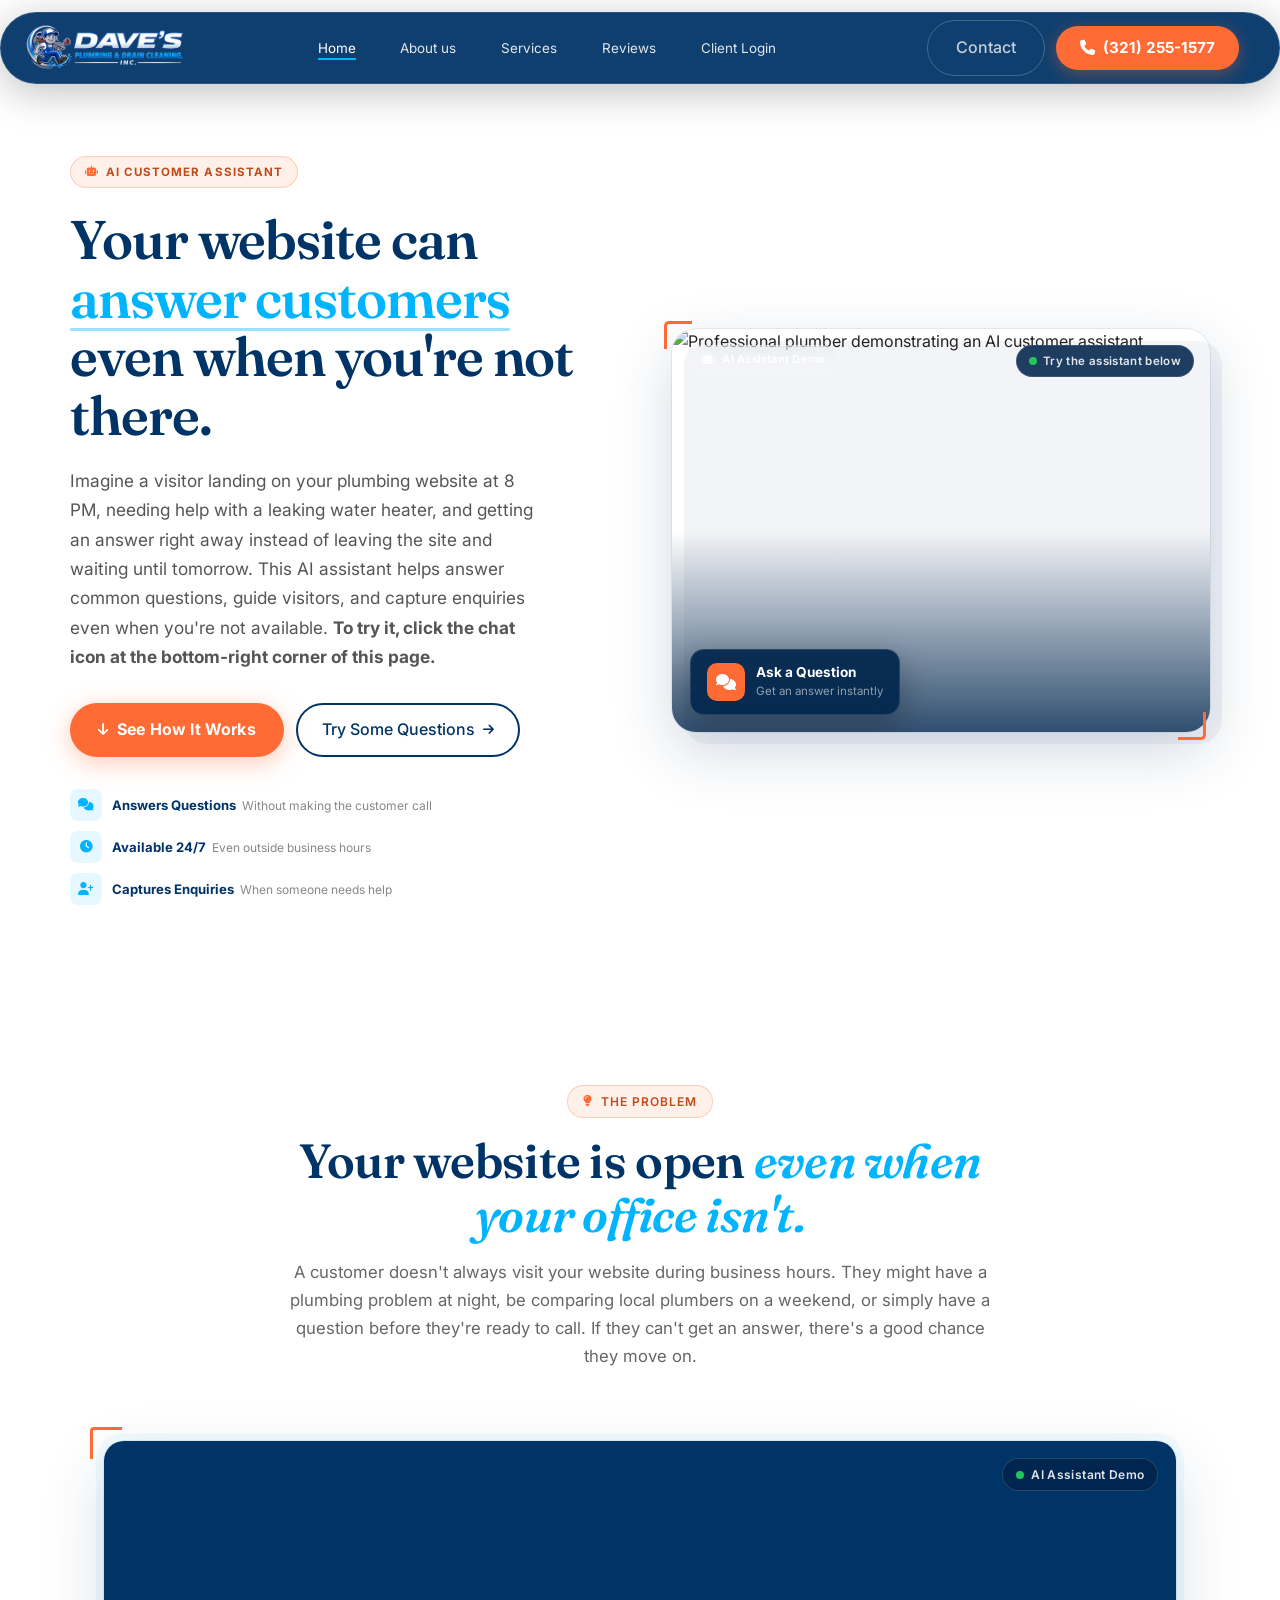
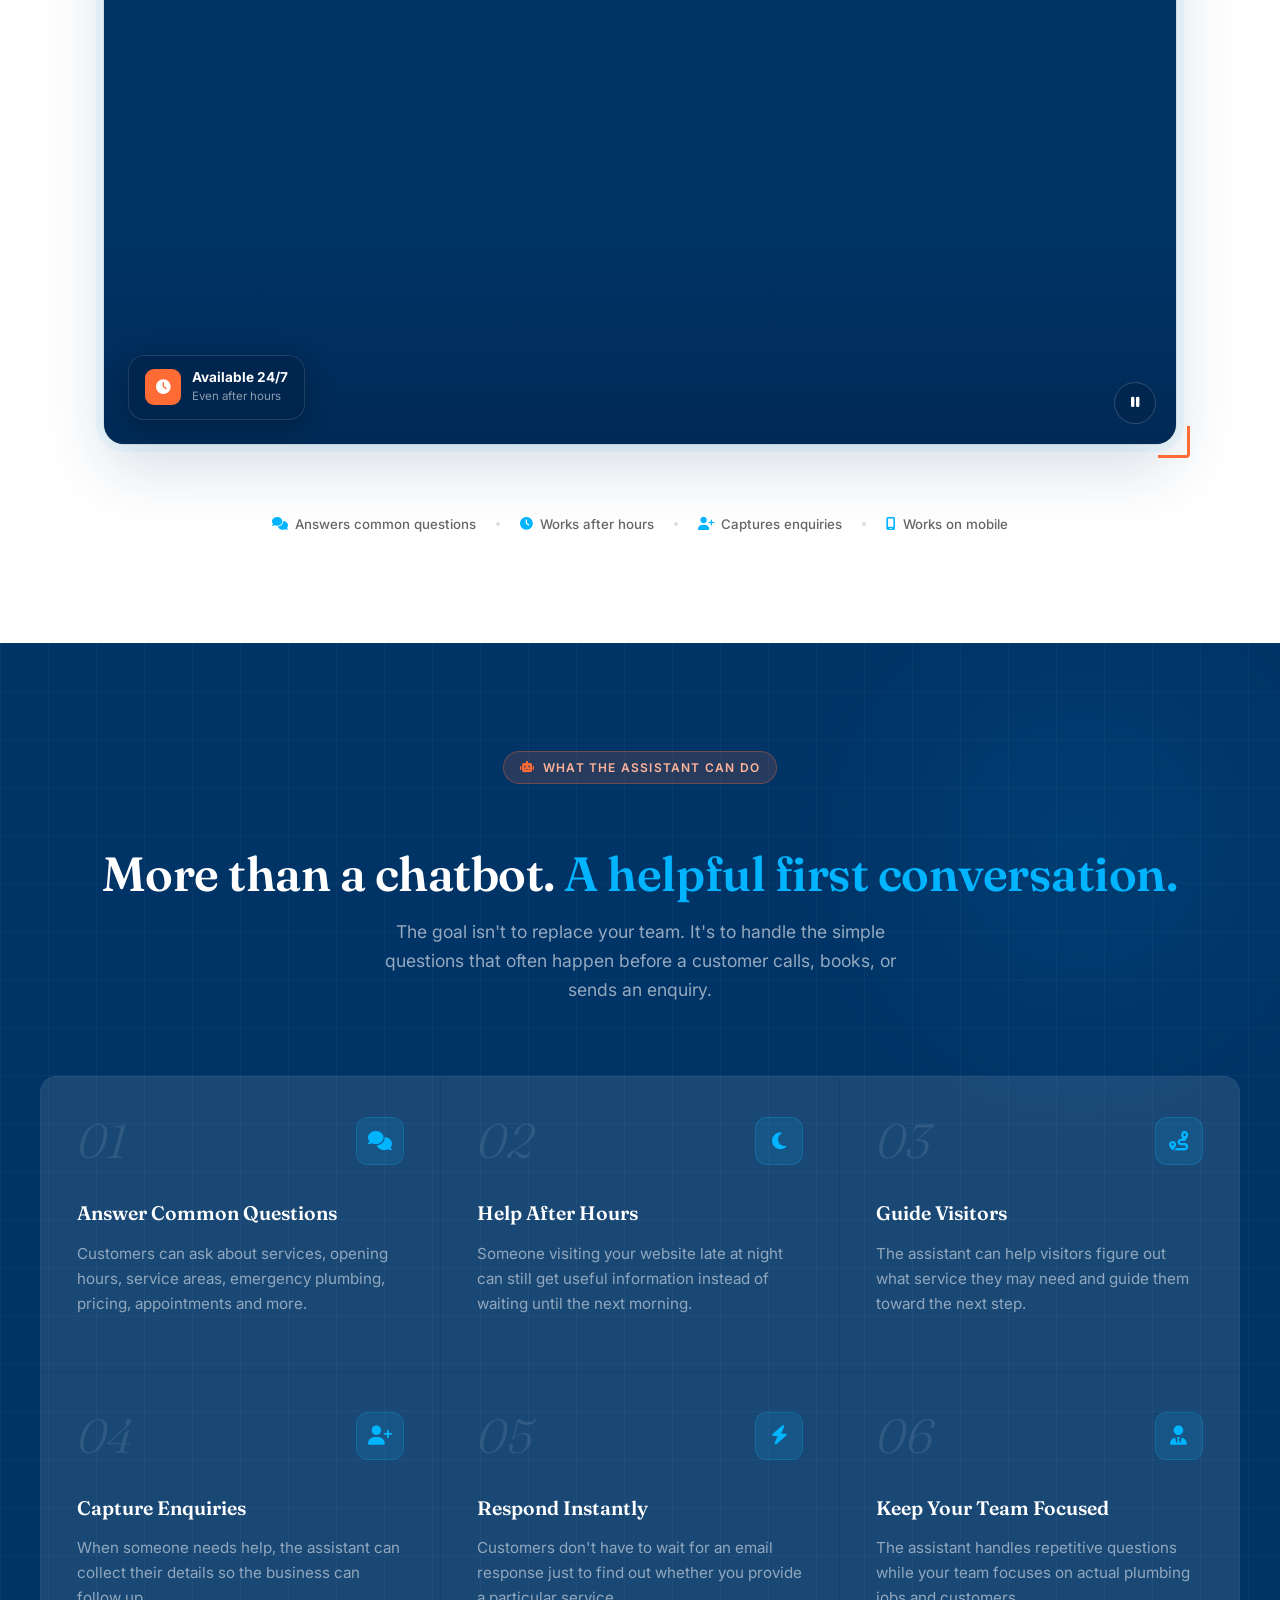
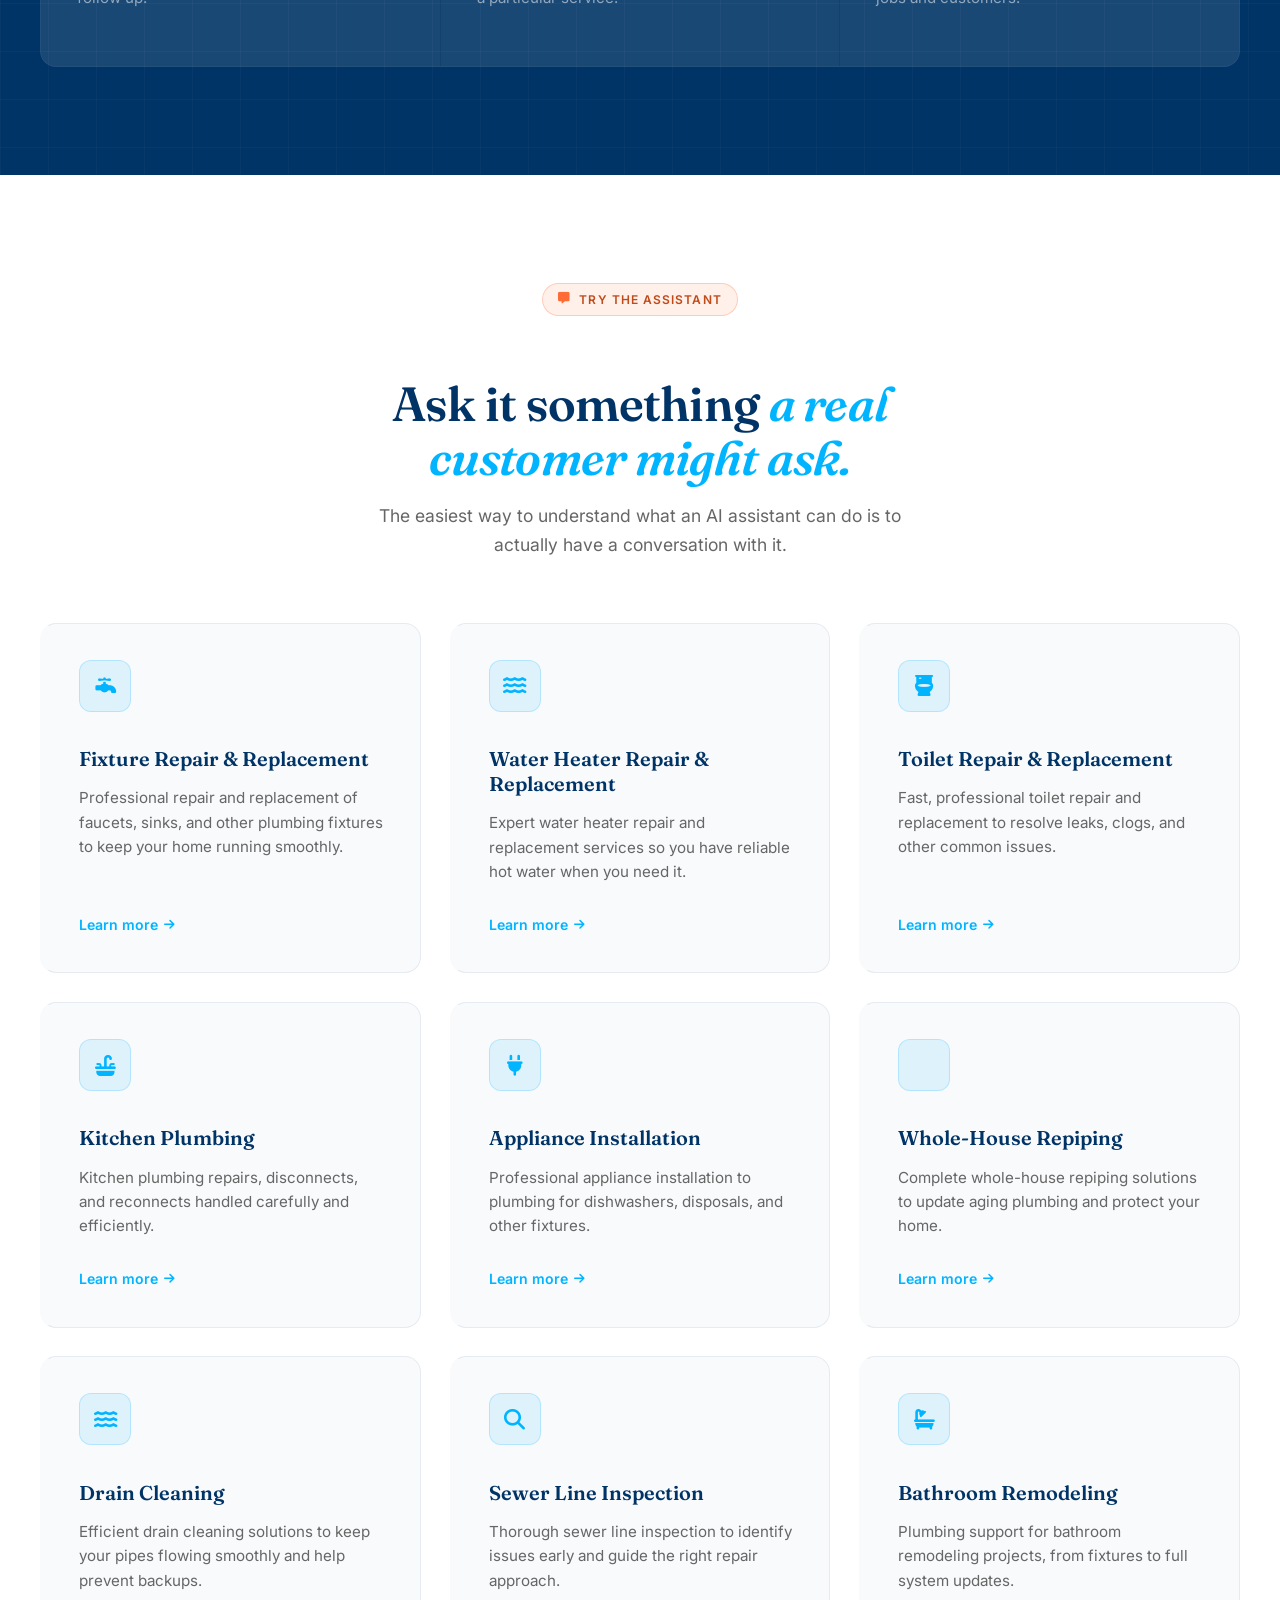
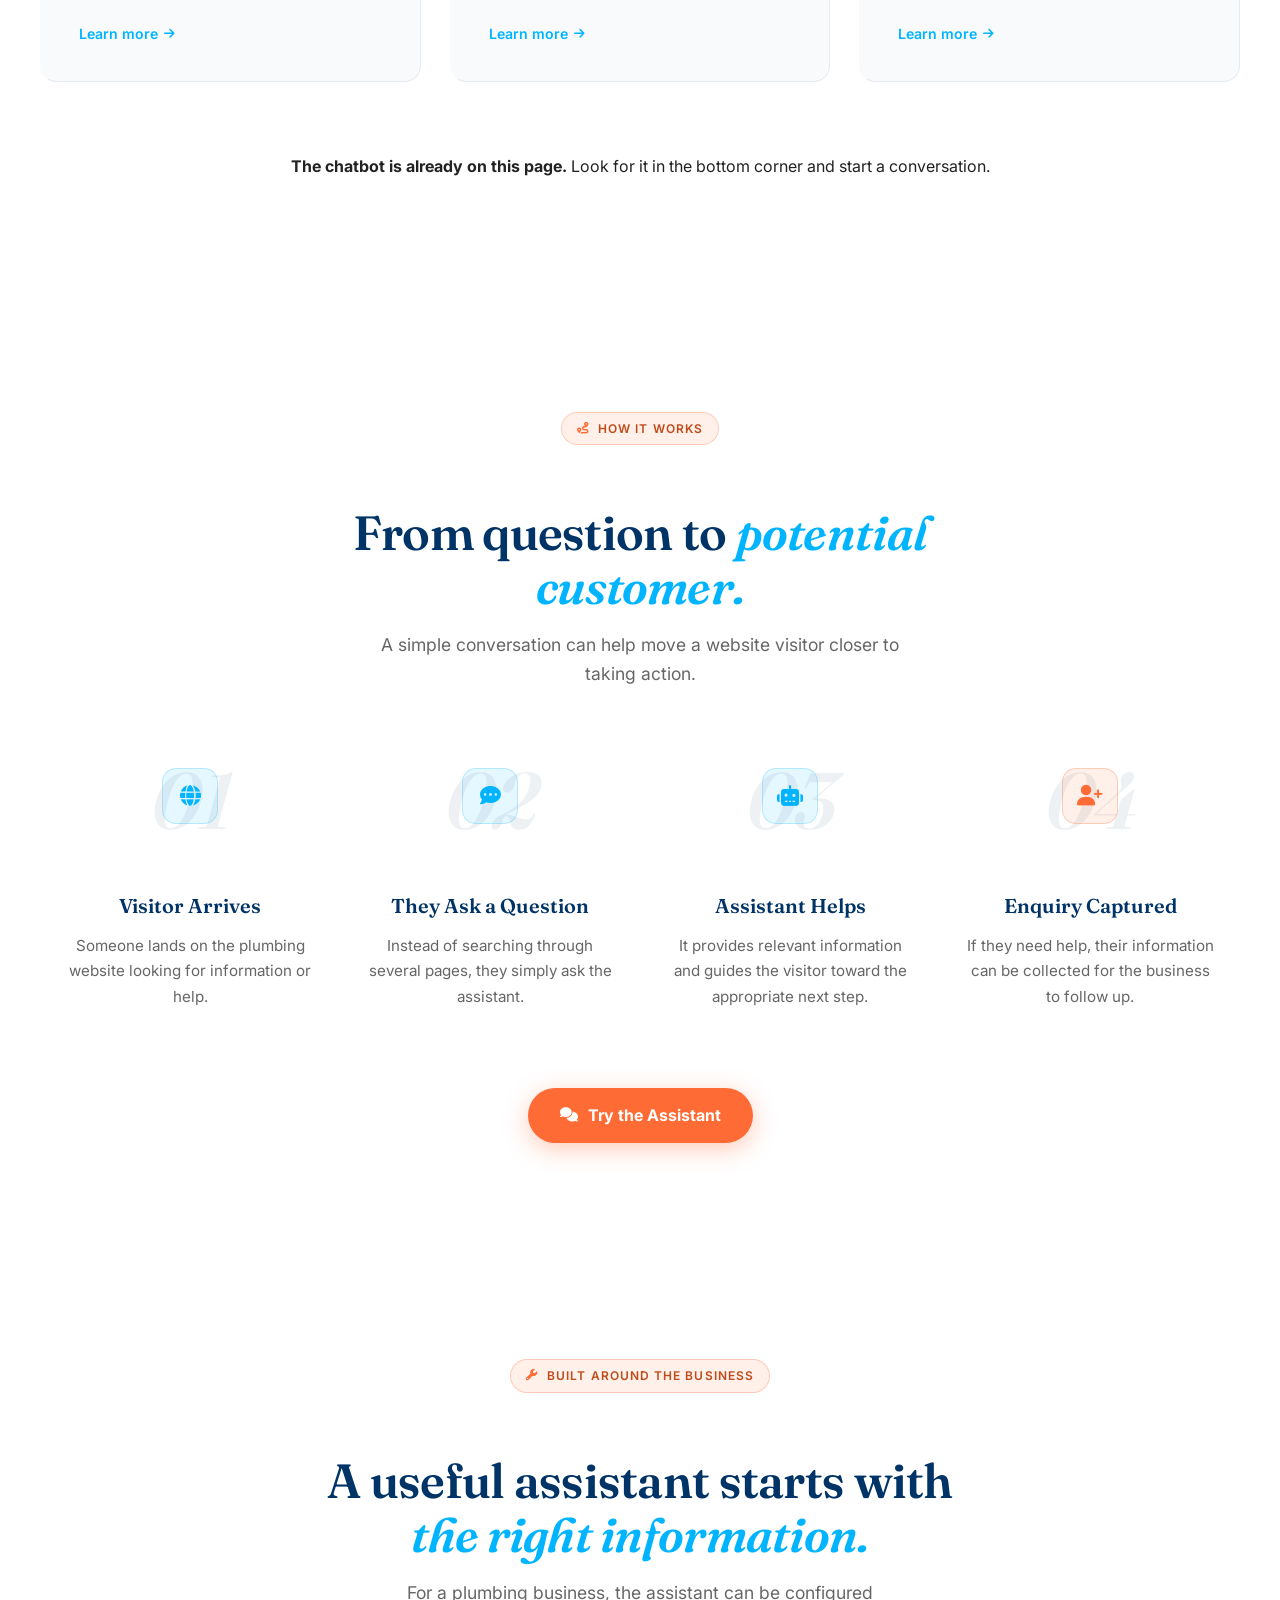
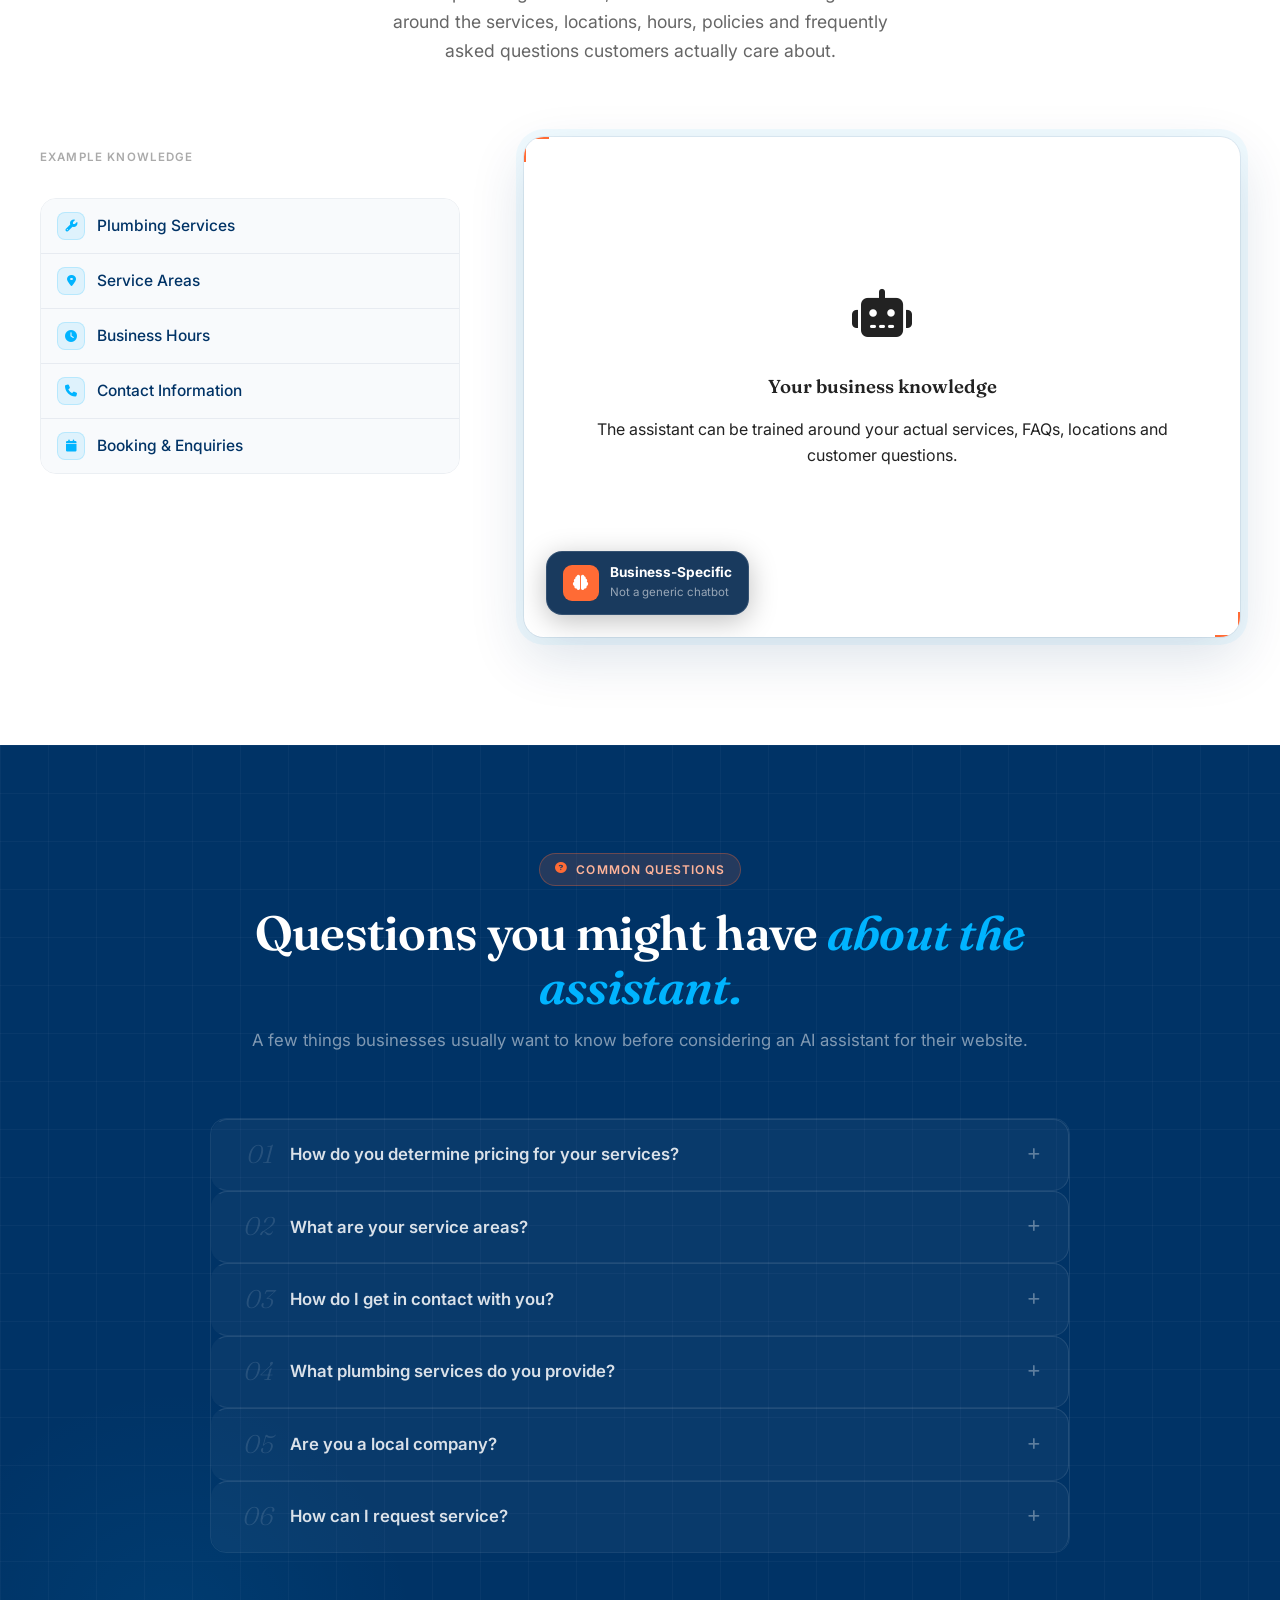
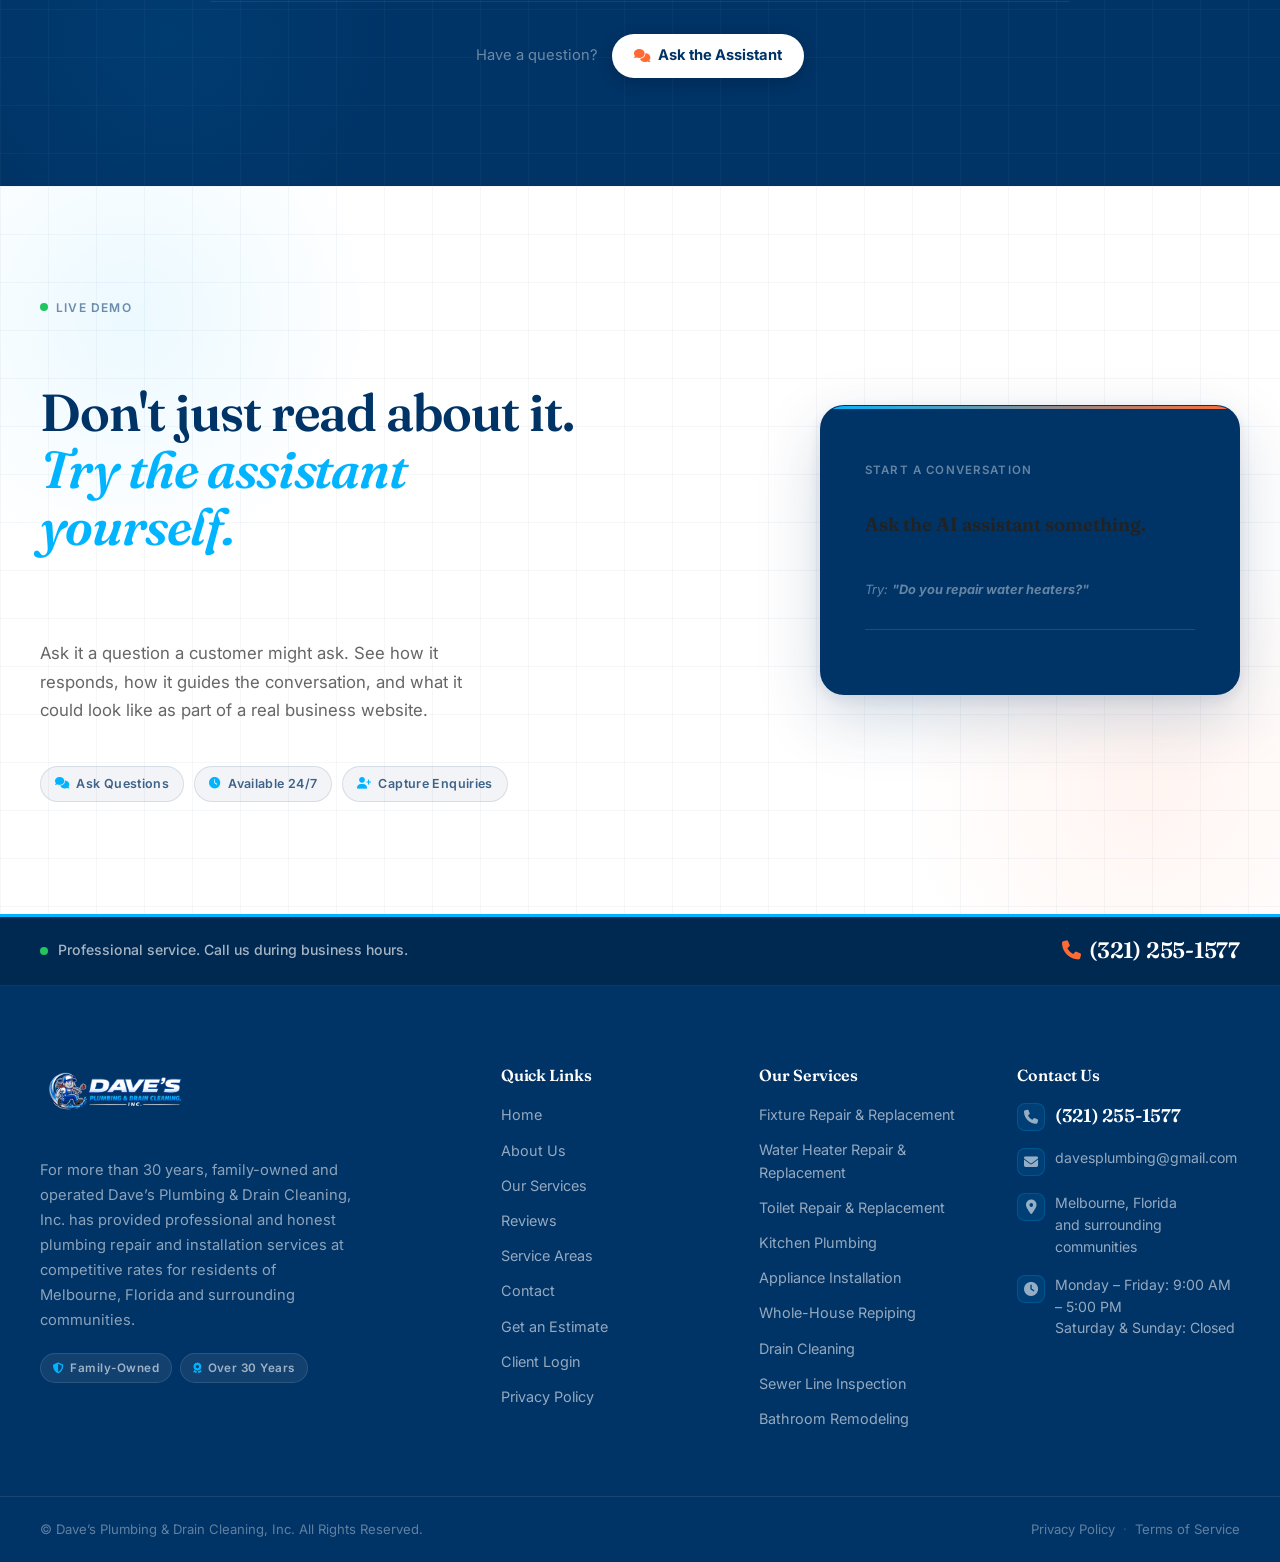
==== commit e7d1b36f: "Update index.html" ====
--- a/index.html
+++ b/index.html
@@ -3,11 +3,20 @@
 <head>
     <meta charset="UTF-8">
     <meta name="viewport" content="width=device-width, initial-scale=1.0">
-    <title>Dave’s Plumbing &amp; Drain Cleaning | Professional Plumbing in Melbourne, FL</title>
-    <meta name="description" content="Family-owned plumbing repair, installation, and drain cleaning in Melbourne, Florida and surrounding communities for more than 30 years. Call (321) 255-1577 for competitive rates and honest service.">
-    <link href="https://fonts.googleapis.com/css2?family=Fraunces:wght@400;500;600;700&amp;family=Inter:wght@400;500;600&amp;display=swap" rel="stylesheet">
+
+    <title>AI Customer Assistant for Dave’s Plumbing | See It in Action</title>
+
+    <meta
+        name="description"
+        content="See how an AI customer assistant can help a plumbing business answer customer questions, guide visitors, and capture enquiries directly from its website."
+    >
+
+    <link href="https://fonts.googleapis.com/css2?family=Fraunces:wght@400;500;600;700&family=Inter:wght@400;500;600&display=swap" rel="stylesheet">
+
     <link rel="stylesheet" href="https://cdnjs.cloudflare.com/ajax/libs/font-awesome/6.6.0/css/all.min.css">
+
     <link href="https://unpkg.com/aos@2.3.1/dist/aos.css" rel="stylesheet">
+
     <link rel="stylesheet" href="assets/css/style.css">
     <link rel="stylesheet" href="assets/css/style2.css">
 
@@ -17,550 +26,1722 @@
     <link rel="icon" type="image/png" sizes="16x16" href="super_favicon/favicon-16x16.png">
     <link rel="manifest" href="super_favicon/site.webmanifest">
 </head>
+
 <body>
 
 <div id="header-container"></div>
 
-<!-- ==================== HERO SECTION ==================== -->
+
 <section class="hero-section">
-  <div class="hero-inner">
-
-    <!-- LEFT: Content -->
-    <div class="hero-content" data-aos="fade-right" data-aos-duration="700">
-
-      <div class="hero-badge">
-        <i class="fas fa-circle-check"></i>
-        Family-Owned for Over 30 Years
-      </div>
-
-      <h1 class="hero-headline">
-        Best Place in Town to Take a
-        <span class="hero-highlight">Leak!</span>
-      </h1>
-
-      <p class="hero-sub">
-        For more than 30 years, families across Melbourne and nearby communities have trusted Dave’s Plumbing &amp; Drain Cleaning for honest plumbing repair, installation, and drain cleaning at competitive rates.
-      </p>
-
-      <div class="hero-ctas">
-        <a href="tel:3212551577" class="hero-btn-primary">
-          <i class="fas fa-phone"></i> Call (321) 255-1577
-        </a>
-        <a href="services.html" class="hero-btn-outline">
-          View Services <i class="fas fa-arrow-right"></i>
-        </a>
-      </div>
-
-      <div class="hero-proof">
-
-        <div class="proof-row">
-          <div class="proof-icon"><i class="fas fa-star"></i></div>
-          <div class="proof-text">
-            <strong>Over 30 Years</strong>
-            <span>Family-Owned &amp; Operated</span>
-          </div>
-        </div>
-
-        <div class="proof-row">
-          <div class="proof-icon"><i class="fas fa-bolt"></i></div>
-          <div class="proof-text">
-            <strong>Competitive Rates</strong>
-          </div>
-        </div>
-
-        <div class="proof-row">
-          <div class="proof-icon"><i class="fas fa-shield-halved"></i></div>
-          <div class="proof-text">
-            <strong>Honest, Professional Service</strong>
-          </div>
-        </div>
-
-      </div>
+
+    <div class="hero-inner">
+
+        <!-- LEFT -->
+        <div class="hero-content" data-aos="fade-right" data-aos-duration="700">
+
+            <div class="hero-badge">
+                <i class="fas fa-robot"></i>
+                AI Customer Assistant
+            </div>
+
+            <h1 class="hero-headline">
+
+                Your website can
+                <span class="hero-highlight">answer customers</span>
+                even when you're not there.
+
+            </h1>
+            <p class="hero-sub">
+                Imagine a visitor landing on your plumbing website at 8 PM,
+                needing help with a leaking water heater, and getting an answer
+                right away instead of leaving the site and waiting until tomorrow.
+                This AI assistant helps answer common questions, guide visitors,
+                and capture enquiries even when you're not available.
+                <strong>To try it, click the chat icon at the bottom-right corner of this page.</strong>
+            </p>
+
+            <div class="hero-ctas">
+
+                <a href="#how-it-works" class="hero-btn-primary">
+                    <i class="fas fa-arrow-down"></i>
+                    See How It Works
+                </a>
+
+                <a href="#questions" class="hero-btn-outline">
+                    Try Some Questions
+                    <i class="fas fa-arrow-right"></i>
+                </a>
+
+            </div>
+
+
+            <div class="hero-proof">
+
+                <div class="proof-row">
+
+                    <div class="proof-icon">
+                        <i class="fas fa-comments"></i>
+                    </div>
+
+                    <div class="proof-text">
+
+                        <strong>Answers Questions</strong>
+
+                        <span>
+                            Without making the customer call
+                        </span>
+
+                    </div>
+
+                </div>
+
+
+                <div class="proof-row">
+
+                    <div class="proof-icon">
+                        <i class="fas fa-clock"></i>
+                    </div>
+
+                    <div class="proof-text">
+
+                        <strong>Available 24/7</strong>
+
+                        <span>
+                            Even outside business hours
+                        </span>
+
+                    </div>
+
+                </div>
+
+
+                <div class="proof-row">
+
+                    <div class="proof-icon">
+                        <i class="fas fa-user-plus"></i>
+                    </div>
+
+                    <div class="proof-text">
+
+                        <strong>Captures Enquiries</strong>
+
+                        <span>
+                            When someone needs help
+                        </span>
+
+                    </div>
+
+                </div>
+
+            </div>
+
+        </div>
+
+
+        <!-- RIGHT -->
+        <div
+            class="hero-img-col"
+            data-aos="fade-left"
+            data-aos-duration="800"
+            data-aos-delay="150"
+        >
+
+            <div class="hero-img-block">
+
+                <div class="hero-img-frame">
+
+                    <img
+                        src="assets/images/mybot.webp"
+                        alt="Professional plumber demonstrating an AI customer assistant"
+                        class="hero-img"
+                        loading="eager"
+                        fetchpriority="high"
+                    >
+
+                    <div class="img-fade" aria-hidden="true"></div>
+
+
+                    <div class="img-stat-badge">
+
+                        <i class="fas fa-robot"></i>
+
+                        AI Assistant Demo
+
+                    </div>
+
+
+                    <div class="img-floating-badge">
+
+                        <div class="badge-icon">
+                            <i class="fas fa-comments"></i>
+                        </div>
+
+                        <div class="badge-text">
+
+                            <strong>Ask a Question</strong>
+
+                            <span>Get an answer instantly</span>
+
+                        </div>
+
+                    </div>
+
+
+                    <div class="img-live-badge">
+
+                        <span class="live-dot" aria-hidden="true"></span>
+
+                        Try the assistant below
+
+                    </div>
+
+                </div>
+
+
+                <span
+                    class="corner corner-tl"
+                    aria-hidden="true"
+                ></span>
+
+                <span
+                    class="corner corner-br"
+                    aria-hidden="true"
+                ></span>
+
+                <div
+                    class="img-shadow-block"
+                    aria-hidden="true"
+                ></div>
+
+            </div>
+
+        </div>
 
     </div>
 
-    <!-- RIGHT: Image -->
-    <div class="hero-img-col" data-aos="fade-left" data-aos-duration="800" data-aos-delay="150">
-
-      <div class="hero-img-block">
-
-        <div class="hero-img-frame">
-
-          <img
-            src="assets/images/dave_hero.webp"
-            alt="Dave’s Plumbing &amp; Drain Cleaning — professional residential plumbers in Melbourne, Florida"
-            class="hero-img"
-            loading="eager"
-            fetchpriority="high"
-          >
-
-          <div class="img-fade" aria-hidden="true"></div>
-
-          <div class="img-stat-badge">
-            <i class="fas fa-wrench"></i> Melbourne’s Trusted Team
-          </div>
-
-          <div class="img-floating-badge">
-            <div class="badge-icon">
-              <i class="fas fa-award"></i>
-            </div>
-            <div class="badge-text">
-              <strong>Dave’s Plumbing</strong>
-              <span>Over 30 Years</span>
-            </div>
-          </div>
-
-          <div class="img-live-badge">
-            <span class="live-dot" aria-hidden="true"></span>
-            Professional Residential Service
-          </div>
-
-        </div>
-
-        <span class="corner corner-tl" aria-hidden="true"></span>
-        <span class="corner corner-br" aria-hidden="true"></span>
-        <div class="img-shadow-block" aria-hidden="true"></div>
-
-      </div>
+</section>
+
+
+<section class="vid-section">
+
+    <div class="vid-inner">
+
+        <div class="vid-header" data-aos="fade-up">
+
+            <div class="vid-eyebrow">
+
+                <i class="fas fa-lightbulb"></i>
+
+                The problem
+
+            </div>
+
+
+            <h2 class="vid-headline">
+
+                Your website is open
+                <em>even when your office isn't.</em>
+
+            </h2>
+
+
+            <p class="vid-sub">
+
+                A customer doesn't always visit your website during business
+                hours. They might have a plumbing problem at night, be
+                comparing local plumbers on a weekend, or simply have a
+                question before they're ready to call.
+
+                If they can't get an answer, there's a good chance they move
+                on.
+
+            </p>
+
+        </div>
+
+
+        <div
+            class="vid-frame-wrap"
+            data-aos="fade-up"
+            data-aos-delay="120"
+        >
+
+            <span
+                class="vid-corner vid-corner-tl"
+                aria-hidden="true"
+            ></span>
+
+            <span
+                class="vid-corner vid-corner-br"
+                aria-hidden="true"
+            ></span>
+
+
+            <div class="vid-frame">
+
+                <video
+                    id="company-video"
+                    class="vid-player"
+                    src=""
+                    loop
+                    playsinline
+                    preload="metadata"
+                    poster="assets/images/bot_hero2.webp"
+                    aria-label="Example of an AI customer assistant helping a plumbing website visitor"
+                ></video>
+
+
+                <div
+                    class="vid-fade"
+                    aria-hidden="true"
+                ></div>
+
+
+                <button
+                    class="vid-toggle"
+                    id="vid-toggle"
+                    aria-label="Pause video"
+                >
+
+                    <i
+                        class="fas fa-pause"
+                        id="vid-toggle-icon"
+                    ></i>
+
+                </button>
+
+
+                <div class="vid-live-badge">
+
+                    <span
+                        class="live-dot"
+                        aria-hidden="true"
+                    ></span>
+
+                    AI Assistant Demo
+
+                </div>
+
+
+                <div class="vid-info-badge">
+
+                    <div class="vid-badge-icon">
+
+                        <i class="fas fa-clock"></i>
+
+                    </div>
+
+
+                    <div class="vid-badge-text">
+
+                        <strong>Available 24/7</strong>
+
+                        <span>Even after hours</span>
+
+                    </div>
+
+                </div>
+
+            </div>
+
+        </div>
+
+
+        <!-- Trust strip -->
+
+        <div
+            class="vid-proof"
+            data-aos="fade-up"
+            data-aos-delay="200"
+        >
+
+            <div class="vid-proof-item">
+
+                <i class="fas fa-comments"></i>
+
+                <span>Answers common questions</span>
+
+            </div>
+
+
+            <div
+                class="vid-proof-dot"
+                aria-hidden="true"
+            ></div>
+
+
+            <div class="vid-proof-item">
+
+                <i class="fas fa-clock"></i>
+
+                <span>Works after hours</span>
+
+            </div>
+
+
+            <div
+                class="vid-proof-dot"
+                aria-hidden="true"
+            ></div>
+
+
+            <div class="vid-proof-item">
+
+                <i class="fas fa-user-plus"></i>
+
+                <span>Captures enquiries</span>
+
+            </div>
+
+
+            <div
+                class="vid-proof-dot"
+                aria-hidden="true"
+            ></div>
+
+
+            <div class="vid-proof-item">
+
+                <i class="fas fa-mobile-screen"></i>
+
+                <span>Works on mobile</span>
+
+            </div>
+
+        </div>
+
     </div>
 
-  </div>
 </section>
 
 
-<!-- VIDEO SECTION  -->
-<section class="vid-section">
-  <div class="vid-inner">
-
-    <div class="vid-header" data-aos="fade-up">
-      <div class="vid-eyebrow">
-        <i class="fas fa-play-circle"></i>
-        See us in action
-      </div>
-      <h2 class="vid-headline">
-        Melbourne’s trusted plumbing <em>team at work</em>
-      </h2>
-      <p class="vid-sub">
-        Watch how our experienced technicians handle residential plumbing repair, installation, and drain cleaning across Melbourne, Florida and surrounding communities, with care and integrity.
-      </p>
+<section class="why-section">
+
+    <div class="why-inner">
+
+
+        <div class="why-header">
+
+            <div class="why-eyebrow">
+
+                <i class="fas fa-robot"></i>
+
+                What the assistant can do
+
+            </div>
+
+
+            <h2>
+
+                More than a chatbot.
+                <span>A helpful first conversation.</span>
+
+            </h2>
+
+
+            <p class="why-subtitle">
+
+                The goal isn't to replace your team. It's to handle the
+                simple questions that often happen before a customer calls,
+                books, or sends an enquiry.
+
+            </p>
+
+        </div>
+
+
+
+        <div class="why-grid">
+
+
+            <div class="why-card">
+
+                <div class="card-top">
+
+                    <span class="card-number">
+                        01
+                    </span>
+
+                    <div class="card-icon">
+
+                        <i class="fas fa-comments"></i>
+
+                    </div>
+
+                </div>
+
+
+                <div class="card-body">
+
+                    <h3>
+                        Answer Common Questions
+                    </h3>
+
+                    <p>
+                        Customers can ask about services, opening hours,
+                        service areas, emergency plumbing, pricing,
+                        appointments and more.
+                    </p>
+
+                </div>
+
+            </div>
+
+
+
+            <div class="why-card">
+
+                <div class="card-top">
+
+                    <span class="card-number">
+                        02
+                    </span>
+
+                    <div class="card-icon">
+
+                        <i class="fas fa-moon"></i>
+
+                    </div>
+
+                </div>
+
+
+                <div class="card-body">
+
+                    <h3>
+                        Help After Hours
+                    </h3>
+
+                    <p>
+                        Someone visiting your website late at night can
+                        still get useful information instead of waiting
+                        until the next morning.
+                    </p>
+
+                </div>
+
+            </div>
+
+
+
+            <div class="why-card">
+
+                <div class="card-top">
+
+                    <span class="card-number">
+                        03
+                    </span>
+
+                    <div class="card-icon">
+
+                        <i class="fas fa-route"></i>
+
+                    </div>
+
+                </div>
+
+
+                <div class="card-body">
+
+                    <h3>
+                        Guide Visitors
+                    </h3>
+
+                    <p>
+                        The assistant can help visitors figure out what
+                        service they may need and guide them toward the
+                        next step.
+                    </p>
+
+                </div>
+
+            </div>
+
+
+
+            <div class="why-card">
+
+                <div class="card-top">
+
+                    <span class="card-number">
+                        04
+                    </span>
+
+                    <div class="card-icon">
+
+                        <i class="fas fa-user-plus"></i>
+
+                    </div>
+
+                </div>
+
+
+                <div class="card-body">
+
+                    <h3>
+                        Capture Enquiries
+                    </h3>
+
+                    <p>
+                        When someone needs help, the assistant can collect
+                        their details so the business can follow up.
+                    </p>
+
+                </div>
+
+            </div>
+
+
+
+            <div class="why-card">
+
+                <div class="card-top">
+
+                    <span class="card-number">
+                        05
+                    </span>
+
+                    <div class="card-icon">
+
+                        <i class="fas fa-bolt"></i>
+
+                    </div>
+
+                </div>
+
+
+                <div class="card-body">
+
+                    <h3>
+                        Respond Instantly
+                    </h3>
+
+                    <p>
+                        Customers don't have to wait for an email response
+                        just to find out whether you provide a particular
+                        service.
+                    </p>
+
+                </div>
+
+            </div>
+
+
+
+            <div class="why-card">
+
+                <div class="card-top">
+
+                    <span class="card-number">
+                        06
+                    </span>
+
+                    <div class="card-icon">
+
+                        <i class="fas fa-user-tie"></i>
+
+                    </div>
+
+                </div>
+
+
+                <div class="card-body">
+
+                    <h3>
+                        Keep Your Team Focused
+                    </h3>
+
+                    <p>
+                        The assistant handles repetitive questions while
+                        your team focuses on actual plumbing jobs and
+                        customers.
+                    </p>
+
+                </div>
+
+            </div>
+
+        </div>
+
     </div>
 
-    <div class="vid-frame-wrap" data-aos="fade-up" data-aos-delay="120">
-
-      <span class="vid-corner vid-corner-tl" aria-hidden="true"></span>
-      <span class="vid-corner vid-corner-br" aria-hidden="true"></span>
-
-      <div class="vid-frame">
-
-      <video
-        id="company-video"
-        class="vid-player"
-        src=""
-        loop
-        playsinline
-        preload="metadata"
-        poster="assets/images/dave_bus.webp"
-        aria-label="Dave’s Plumbing &amp; Drain Cleaning — company overview video"
-      ></video>
-
-        <div class="vid-fade" aria-hidden="true"></div>
-
-        <button class="vid-toggle" id="vid-toggle" aria-label="Pause video">
-          <i class="fas fa-pause" id="vid-toggle-icon"></i>
-        </button>
-
-        <div class="vid-live-badge">
-          <span class="live-dot" aria-hidden="true"></span>
-          Watch Our Work
-        </div>
-
-        <div class="vid-info-badge">
-          <div class="vid-badge-icon">
-            <i class="fas fa-award"></i>
-          </div>
-          <div class="vid-badge-text">
-            <strong>Over 30 Years</strong>
-            <span>Melbourne, FL</span>
-          </div>
-        </div>
-
-      </div>
+</section>
+
+
+<section
+    class="services-section"
+    id="questions"
+>
+
+    <div class="services-inner">
+
+
+        <div
+            class="services-header"
+            data-aos="fade-up"
+        >
+
+            <div class="services-eyebrow">
+
+                <i class="fas fa-message"></i>
+
+                Try the assistant
+
+            </div>
+
+
+            <h2>
+
+                Ask it something
+                <em>a real customer might ask.</em>
+
+            </h2>
+
+
+            <p class="services-subtitle">
+
+                The easiest way to understand what an AI assistant can do
+                is to actually have a conversation with it.
+
+            </p>
+
+        </div>
+
+
+
+        <div
+            class="services-grid"
+            id="services"
+            data-aos="fade-up"
+            data-aos-delay="100"
+        >
+
+            <div class="why-card">
+
+                <div class="card-top">
+
+                    <span class="card-number">
+                        01
+                    </span>
+
+                    <div class="card-icon">
+                        <i class="fas fa-wrench"></i>
+                    </div>
+
+                </div>
+
+                <div class="card-body">
+
+                    <h3>
+                        "Do you repair water heaters?"
+                    </h3>
+
+                    <p>
+                        Ask about a specific plumbing service and see how
+                        the assistant responds.
+                    </p>
+
+                </div>
+
+            </div>
+
+
+
+            <div class="why-card">
+
+                <div class="card-top">
+
+                    <span class="card-number">
+                        02
+                    </span>
+
+                    <div class="card-icon">
+                        <i class="fas fa-location-dot"></i>
+                    </div>
+
+                </div>
+
+                <div class="card-body">
+
+                    <h3>
+                        "Do you service my area?"
+                    </h3>
+
+                    <p>
+                        Visitors can find out whether the business covers
+                        their location.
+                    </p>
+
+                </div>
+
+            </div>
+
+
+
+            <div class="why-card">
+
+                <div class="card-top">
+
+                    <span class="card-number">
+                        03
+                    </span>
+
+                    <div class="card-icon">
+                        <i class="fas fa-clock"></i>
+                    </div>
+
+                </div>
+
+                <div class="card-body">
+
+                    <h3>
+                        "Are you open on weekends?"
+                    </h3>
+
+                    <p>
+                        Useful information can be provided immediately,
+                        even when nobody is available to answer the phone.
+                    </p>
+
+                </div>
+
+            </div>
+
+
+
+            <div class="why-card">
+
+                <div class="card-top">
+
+                    <span class="card-number">
+                        04
+                    </span>
+
+                    <div class="card-icon">
+                        <i class="fas fa-calendar-check"></i>
+                    </div>
+
+                </div>
+
+                <div class="card-body">
+
+                    <h3>
+                        "How can I request service?"
+                    </h3>
+
+                    <p>
+                        The assistant can guide visitors toward calling,
+                        booking or leaving their contact information.
+                    </p>
+
+                </div>
+
+            </div>
+
+        </div>
+
+
+        <div
+            class="services-footer"
+            data-aos="fade-up"
+        >
+
+            <p>
+                <strong>
+                    The chatbot is already on this page.
+                </strong>
+                Look for it in the bottom corner and start a conversation.
+            </p>
+
+        </div>
+
     </div>
 
-    <!-- Bottom trust strip -->
-    <div class="vid-proof" data-aos="fade-up" data-aos-delay="200">
-      <div class="vid-proof-item">
-        <i class="fas fa-shield-halved"></i>
-        <span>Family-Owned &amp; Operated</span>
-      </div>
-      <div class="vid-proof-dot" aria-hidden="true"></div>
-      <div class="vid-proof-item">
-        <i class="fas fa-star"></i>
-        <span>Competitive Rates</span>
-      </div>
-      <div class="vid-proof-dot" aria-hidden="true"></div>
-      <div class="vid-proof-item">
-        <i class="fas fa-clock"></i>
-        <span>Mon–Fri 9:00 AM – 5:00 PM</span>
-      </div>
-      <div class="vid-proof-dot" aria-hidden="true"></div>
-      <div class="vid-proof-item">
-        <i class="fas fa-map-marker-alt"></i>
-        <span>Melbourne &amp; Surrounding Areas</span>
-      </div>
+</section>
+
+<section
+    class="hiw-section"
+    id="how-it-works"
+>
+
+    <div class="hiw-inner">
+
+
+        <div
+            class="hiw-header"
+            data-aos="fade-up"
+        >
+
+            <div class="hiw-eyebrow">
+
+                <i class="fas fa-route"></i>
+
+                How it works
+
+            </div>
+
+
+            <h2>
+
+                From question to
+                <em>potential customer.</em>
+
+            </h2>
+
+
+            <p class="hiw-subtitle">
+
+                A simple conversation can help move a website visitor
+                closer to taking action.
+
+            </p>
+
+        </div>
+
+
+
+        <div class="hiw-steps">
+
+
+            <div
+                class="hiw-step"
+                data-aos="fade-up"
+                data-aos-delay="80"
+            >
+
+                <div class="hiw-step-top">
+
+                    <div class="hiw-step-num">
+                        01
+                    </div>
+
+                    <div class="hiw-icon-wrap">
+
+                        <i class="fas fa-globe"></i>
+
+                    </div>
+
+                </div>
+
+
+                <div class="hiw-step-body">
+
+                    <h3>
+                        Visitor Arrives
+                    </h3>
+
+                    <p>
+                        Someone lands on the plumbing website looking for
+                        information or help.
+                    </p>
+
+                </div>
+
+            </div>
+
+
+
+            <div
+                class="hiw-step"
+                data-aos="fade-up"
+                data-aos-delay="180"
+            >
+
+                <div class="hiw-step-top">
+
+                    <div class="hiw-step-num">
+                        02
+                    </div>
+
+                    <div class="hiw-icon-wrap">
+
+                        <i class="fas fa-comment-dots"></i>
+
+                    </div>
+
+                </div>
+
+
+                <div class="hiw-step-body">
+
+                    <h3>
+                        They Ask a Question
+                    </h3>
+
+                    <p>
+                        Instead of searching through several pages, they
+                        simply ask the assistant.
+                    </p>
+
+                </div>
+
+            </div>
+
+
+
+            <div
+                class="hiw-step"
+                data-aos="fade-up"
+                data-aos-delay="280"
+            >
+
+                <div class="hiw-step-top">
+
+                    <div class="hiw-step-num">
+                        03
+                    </div>
+
+                    <div class="hiw-icon-wrap">
+
+                        <i class="fas fa-robot"></i>
+
+                    </div>
+
+                </div>
+
+
+                <div class="hiw-step-body">
+
+                    <h3>
+                        Assistant Helps
+                    </h3>
+
+                    <p>
+                        It provides relevant information and guides the
+                        visitor toward the appropriate next step.
+                    </p>
+
+                </div>
+
+            </div>
+
+
+
+            <div
+                class="hiw-step"
+                data-aos="fade-up"
+                data-aos-delay="380"
+            >
+
+                <div class="hiw-step-top">
+
+                    <div class="hiw-step-num">
+                        04
+                    </div>
+
+                    <div class="hiw-icon-wrap hiw-icon-wrap--done">
+
+                        <i class="fas fa-user-plus"></i>
+
+                    </div>
+
+                </div>
+
+
+                <div class="hiw-step-body">
+
+                    <h3>
+                        Enquiry Captured
+                    </h3>
+
+                    <p>
+                        If they need help, their information can be
+                        collected for the business to follow up.
+                    </p>
+
+                </div>
+
+            </div>
+
+
+        </div>
+
+
+        <div
+            class="hiw-footer"
+            data-aos="fade-up"
+        >
+
+            <a
+                href="#questions"
+                class="hiw-cta-primary"
+            >
+
+                <i class="fas fa-comments"></i>
+
+                Try the Assistant
+
+            </a>
+
+        </div>
+
     </div>
 
-  </div>
 </section>
 
-<!-- Why choose us -->
-
-<section class="why-section">
-  <div class="why-inner">
-
-    <div class="why-header">
-      <div class="why-eyebrow">
-        <i class="fas fa-award"></i>
-        What sets us apart
-      </div>
-      <h2>Why rely on <span>Dave’s Plumbing</span></h2>
-      <p class="why-subtitle">
-        Professional and honest plumbing repair and installation services at competitive rates have been a hallmark of Dave’s Plumbing &amp; Drain Cleaning for more than 30 years. Locally owned. Family operated.
-      </p>
+
+<section class="areas-section">
+
+    <div class="areas-inner">
+
+
+        <div
+            class="areas-header"
+            data-aos="fade-up"
+        >
+
+            <div class="areas-eyebrow">
+
+                <i class="fas fa-wrench"></i>
+
+                Built around the business
+
+            </div>
+
+
+            <h2>
+
+                A useful assistant starts with
+                <em>the right information.</em>
+
+            </h2>
+
+
+            <p class="areas-subtitle">
+
+                For a plumbing business, the assistant can be configured
+                around the services, locations, hours, policies and
+                frequently asked questions customers actually care about.
+
+            </p>
+
+        </div>
+
+
+
+        <div class="areas-body">
+
+
+            <div
+                class="areas-list-col"
+                data-aos="fade-right"
+            >
+
+                <p class="areas-list-label">
+                    Example knowledge
+                </p>
+
+
+                <ul class="areas-list">
+
+                    <li>
+
+                        <span class="area-pin">
+                            <i class="fas fa-wrench"></i>
+                        </span>
+
+                        <span class="area-name">
+                            Plumbing Services
+                        </span>
+
+                    </li>
+
+
+                    <li>
+
+                        <span class="area-pin">
+                            <i class="fas fa-location-dot"></i>
+                        </span>
+
+                        <span class="area-name">
+                            Service Areas
+                        </span>
+
+                    </li>
+
+
+                    <li>
+
+                        <span class="area-pin">
+                            <i class="fas fa-clock"></i>
+                        </span>
+
+                        <span class="area-name">
+                            Business Hours
+                        </span>
+
+                    </li>
+
+
+                    <li>
+
+                        <span class="area-pin">
+                            <i class="fas fa-phone"></i>
+                        </span>
+
+                        <span class="area-name">
+                            Contact Information
+                        </span>
+
+                    </li>
+
+
+                    <li>
+
+                        <span class="area-pin">
+                            <i class="fas fa-calendar"></i>
+                        </span>
+
+                        <span class="area-name">
+                            Booking &amp; Enquiries
+                        </span>
+
+                    </li>
+
+                </ul>
+
+            </div>
+
+
+
+            <div
+                class="areas-map-col"
+                data-aos="fade-left"
+            >
+
+                <div class="areas-map-frame">
+
+                    <span
+                        class="map-corner map-corner-tl"
+                        aria-hidden="true"
+                    ></span>
+
+                    <span
+                        class="map-corner map-corner-br"
+                        aria-hidden="true"
+                    ></span>
+
+
+                    <div
+                        style="
+                        width:100%;
+                        height:100%;
+                        display:flex;
+                        align-items:center;
+                        justify-content:center;
+                        text-align:center;
+                        padding:40px;
+                        "
+                    >
+
+                        <div>
+
+                            <i
+                                class="fas fa-robot"
+                                style="font-size:48px; margin-bottom:20px;"
+                            ></i>
+
+
+                            <h3>
+                                Your business knowledge
+                            </h3>
+
+
+                            <p>
+                                The assistant can be trained around your
+                                actual services, FAQs, locations and
+                                customer questions.
+                            </p>
+
+                        </div>
+
+                    </div>
+
+
+                    <div class="map-badge">
+
+                        <div class="map-badge-icon">
+
+                            <i class="fas fa-brain"></i>
+
+                        </div>
+
+
+                        <div class="map-badge-text">
+
+                            <strong>
+                                Business-Specific
+                            </strong>
+
+                            <span>
+                                Not a generic chatbot
+                            </span>
+
+                        </div>
+
+                    </div>
+
+                </div>
+
+            </div>
+
+        </div>
+
     </div>
 
-    <div class="why-grid">
-
-      <div class="why-card">
-        <div class="card-top">
-          <span class="card-number">01</span>
-          <div class="card-icon"><i class="fas fa-tag"></i></div>
-        </div>
-        <div class="card-body">
-          <h3>Competitive Rates</h3>
-          <p>Affordable pricing options for high-quality plumbing services so you get reliable work without unnecessary cost.</p>
-        </div>
-      </div>
-
-      <div class="why-card">
-        <div class="card-top">
-          <span class="card-number">02</span>
-          <div class="card-icon"><i class="fas fa-wrench"></i></div>
-        </div>
-        <div class="card-body">
-          <h3>Professional Repair</h3>
-          <p>Professional plumbing repair services to fix any issue quickly and efficiently, with clear communication every step of the way.</p>
-        </div>
-      </div>
-
-      <div class="why-card">
-        <div class="card-top">
-          <span class="card-number">03</span>
-          <div class="card-icon"><i class="fas fa-tools"></i></div>
-        </div>
-        <div class="card-body">
-          <h3>Expert Installation</h3>
-          <p>Expert plumbing installation services for new fixtures and appliances, completed with care and attention to detail.</p>
-        </div>
-      </div>
-
-      <div class="why-card">
-        <div class="card-top">
-          <span class="card-number">04</span>
-          <div class="card-icon"><i class="fas fa-water"></i></div>
-        </div>
-        <div class="card-body">
-          <h3>Drain Cleaning</h3>
-          <p>Efficient drain cleaning solutions to keep your pipes flowing smoothly and help prevent future backups.</p>
-        </div>
-      </div>
-
-      <div class="why-card">
-        <div class="card-top">
-          <span class="card-number">05</span>
-          <div class="card-icon"><i class="fas fa-home"></i></div>
-        </div>
-        <div class="card-body">
-          <h3>Residential Focus</h3>
-          <p>Dedicated to homeowners in Melbourne and surrounding communities with fixture repair, water heaters, toilets, kitchen plumbing, and more.</p>
-        </div>
-      </div>
-
-      <div class="why-card">
-        <div class="card-top">
-          <span class="card-number">06</span>
-          <div class="card-icon"><i class="fas fa-heart"></i></div>
-        </div>
-        <div class="card-body">
-          <h3>Community Commitment</h3>
-          <p>We take pride in supporting local charities, including NANA’s House, whose mission is to provide a safe, secure, loving home for needy children.</p>
-        </div>
-      </div>
+</section>
+
+
+<section class="faqs-section">
+
+    <div class="faqs-container">
+
+
+        <div
+            class="faqs-header"
+            data-aos="fade-up"
+        >
+
+            <div class="faqs-eyebrow">
+
+                <i class="fas fa-circle-question"></i>
+
+                Common questions
+
+            </div>
+
+
+            <h2>
+
+                Questions you might have
+                <em>about the assistant.</em>
+
+            </h2>
+
+
+            <p class="faqs-subtitle">
+
+                A few things businesses usually want to know before
+                considering an AI assistant for their website.
+
+            </p>
+
+        </div>
+
+
+        <div class="faq-accordion" id="faq-accordion">
+
+            <!-- Populated by JS -->
+
+        </div>
+
+
+        <div
+            class="faqs-footer"
+            data-aos="fade-up"
+        >
+
+            <p>
+                Have a question?
+            </p>
+
+
+            <a
+                href="#"
+                class="faqs-cta"
+                onclick="window.botpressWebChat && window.botpressWebChat.sendEvent({ type: 'show' }); return false;"
+            >
+
+                <i class="fas fa-comments"></i>
+
+                Ask the Assistant
+
+            </a>
+
+        </div>
 
     </div>
 
-    <div class="why-footer">
-      <p>Ready for reliable service? <strong>We're one call away.</strong></p>
-      <div class="why-cta-group">
-        <a href="tel:3212551577" class="btn-primary">
-          <i class="fas fa-phone"></i> Call (321) 255-1577
-        </a>
-        <a href="services.html" class="btn-ghost">
-          View All Services <i class="fas fa-arrow-right"></i>
-        </a>
-      </div>
+</section>
+
+<section class="fcta-section">
+
+    <div
+        class="fcta-blob fcta-blob--left"
+        aria-hidden="true"
+    ></div>
+
+    <div
+        class="fcta-blob fcta-blob--right"
+        aria-hidden="true"
+    ></div>
+
+
+    <div class="fcta-inner">
+
+
+        <div
+            class="fcta-left"
+            data-aos="fade-right"
+        >
+
+            <div class="fcta-eyebrow">
+
+                <span
+                    class="live-dot"
+                    aria-hidden="true"
+                ></span>
+
+                Live Demo
+
+            </div>
+
+
+            <h2 class="fcta-headline">
+
+                Don't just read about it.
+                <em>Try the assistant yourself.</em>
+
+            </h2>
+
+
+            <p class="fcta-sub">
+
+                Ask it a question a customer might ask.
+
+                See how it responds, how it guides the conversation,
+                and what it could look like as part of a real business
+                website.
+
+            </p>
+
+
+            <div class="fcta-chips">
+
+                <div class="fcta-chip">
+
+                    <i class="fas fa-comments"></i>
+
+                    Ask Questions
+
+                </div>
+
+
+                <div class="fcta-chip">
+
+                    <i class="fas fa-clock"></i>
+
+                    Available 24/7
+
+                </div>
+
+
+                <div class="fcta-chip">
+
+                    <i class="fas fa-user-plus"></i>
+
+                    Capture Enquiries
+
+                </div>
+
+            </div>
+
+        </div>
+
+
+
+        <div
+            class="fcta-right"
+            data-aos="fade-left"
+            data-aos-delay="100"
+        >
+
+            <div class="fcta-card">
+
+
+                <p class="fcta-card-label">
+
+                    Start a conversation
+
+                </p>
+
+
+                <h3>
+
+                    Ask the AI assistant
+                    something.
+
+                </h3>
+
+
+                <p class="fcta-card-note">
+
+                    Try:
+
+                    <strong>
+                        "Do you repair water heaters?"
+                    </strong>
+
+                </p>
+
+
+                <div
+                    class="fcta-card-divider"
+                    aria-hidden="true"
+                ></div>
+
+
+                <div class="fcta-card-ctas">
+
+                </div>
+
+            </div>
+
+        </div>
+
     </div>
 
-  </div>
 </section>
 
-<!-- ==================== OUR SERVICES ==================== -->
-<section class="services-section">
-  <div class="services-inner">
-
-    <div class="services-header" data-aos="fade-up">
-      <div class="services-eyebrow">
-        <i class="fas fa-wrench"></i>
-        Our Services
-      </div>
-      <h2>Comprehensive plumbing services in <em>Melbourne</em> and surrounding areas</h2>
-      <p class="services-subtitle">Whether it’s fixture repair, a water heater replacement, drain cleaning, or whole-house repiping, we’re here to help.</p>
+<div
+    class="scroll-indicator"
+    id="scrollIndicator"
+>
+
+    <div class="scroll-progress-container">
+
+        <div class="scroll-progress-track"></div>
+
+        <div
+            class="scroll-progress-bar"
+            id="scrollProgress"
+        ></div>
+
     </div>
 
-    <div class="services-grid" id="services" data-aos="fade-up" data-aos-delay="100">
-      <!-- Populated by JS -->
-    </div>
-
-    <div class="services-footer" data-aos="fade-up">
-      <a href="services.html" class="svc-view-all">
-        View all services <i class="fas fa-arrow-right"></i>
-      </a>
-    </div>
-
-  </div>
-</section>
-
-<!-- ==================== EMERGENCY BANNER ==================== -->
-<section class="emerg-banner">
-  <div class="emerg-left">
-    <div class="emerg-left-overlay" aria-hidden="true"></div>
-    <div class="emerg-left-content" data-aos="fade-right">
-      <div class="emerg-eyebrow">
-        <span class="live-dot" aria-hidden="true"></span>
-        Plumbing Service
-      </div>
-      <h2 class="emerg-headline">Need service <em>soon?</em></h2>
-      <p class="emerg-sub">Reliable plumbing repairs, installations, and drain cleaning in Melbourne, Florida and surrounding communities.</p>
-    </div>
-  </div>
-
-  <div class="emerg-right" data-aos="fade-left">
-    <p class="emerg-label">Call us now</p>
-    <a href="tel:3212551577" class="emerg-number">
-      <i class="fas fa-phone"></i>
-      (321) 255-1577
-    </a>
-    <p class="emerg-note">Family-Owned • Over 30 Years • Mon–Fri 9 AM – 5 PM</p>
-    <div class="emerg-divider" aria-hidden="true"></div>
-    <a href="/contact" class="emerg-contact-link">
-      Or send us a message <i class="fas fa-arrow-right"></i>
-    </a>
-  </div>
-</section>
-
-<!-- ==================== SERVICE AREAS ==================== -->
-<section class="areas-section">
-  <div class="areas-inner">
-
-    <div class="areas-header" data-aos="fade-up">
-      <div class="areas-eyebrow">
-        <i class="fas fa-map-marker-alt"></i>
-        Where we work
-      </div>
-      <h2>Proudly serving <em>Melbourne</em> &amp; surrounding communities</h2>
-      <p class="areas-subtitle">Homeowners across Melbourne, Florida and nearby areas.</p>
-    </div>
-
-    <div class="areas-body">
-
-      <div class="areas-list-col" data-aos="fade-right">
-        <p class="areas-list-label">Coverage areas</p>
-        <ul class="areas-list">
-          <li data-aos="fade-up" data-aos-delay="60"><span class="area-pin"><i class="fas fa-map-marker-alt"></i></span><span class="area-name">Melbourne</span><span class="area-badge primary">Primary</span></li>
-          <li data-aos="fade-up" data-aos-delay="110"><span class="area-pin"><i class="fas fa-map-marker-alt"></i></span><span class="area-name">Surrounding Communities</span></li>
-        </ul>
-
-        <a href="service-areas.html" class="areas-all-link">
-          See full coverage map <i class="fas fa-arrow-right"></i>
-        </a>
-      </div>
-
-      <div class="areas-map-col" data-aos="fade-left">
-        <div class="areas-map-frame">
-          <span class="map-corner map-corner-tl" aria-hidden="true"></span>
-          <span class="map-corner map-corner-br" aria-hidden="true"></span>
-          <iframe src="https://www.google.com/maps/embed?pb=!1m18!1m12!1m3!1d112599.0!2d-80.67!3d28.08!2m3!1f0!2f0!3f0!3m2!1i1024!2i768!4f13.1!3m3!1m2!1s0x88de0f5c6b6b6b6b%3A0x0!2sMelbourne%2C%20FL!5e0!3m2!1sen!2sus!4v1720000000000" width="100%" height="100%" style="border:0;" allowfullscreen="" loading="lazy" referrerpolicy="no-referrer-when-downgrade" title="Dave’s Plumbing &amp; Drain Cleaning service area map"></iframe>
-          <div class="map-badge">
-            <div class="map-badge-icon"><i class="fas fa-bolt"></i></div>
-            <div class="map-badge-text"><strong>Local Service</strong><span>Melbourne &amp; Surrounding Areas</span></div>
-          </div>
-        </div>
-      </div>
-    </div>
-  </div>
-</section>
-
-<!-- ==================== CUSTOMER TESTIMONIALS ==================== -->
-<section class="testi-section">
-  <div class="testi-inner">
-
-    <div class="testi-header" data-aos="fade-up">
-      <div class="testi-eyebrow">
-        <i class="fas fa-star"></i>
-        Happy Customers
-      </div>
-      <h2>What Our Customers Say</h2>
-      <p class="testi-subtitle">Real feedback from homeowners across Melbourne and surrounding communities.</p>
-
-      <div class="testi-aggregate">
-        <div class="agg-stars" aria-label="Customer reviews">
-          <i class="fas fa-star"></i><i class="fas fa-star"></i><i class="fas fa-star"></i><i class="fas fa-star"></i><i class="fas fa-star"></i>
-        </div>
-        <span class="agg-score">Trusted</span>
-        <span class="agg-divider" aria-hidden="true">·</span>
-        <span class="agg-count">Trusted by local families</span>
-      </div>
-    </div>
-
-    <div class="testi-slider-wrap">
-      <div class="testi-track" id="testimonial-slider">
-        <!-- Populated by JS -->
-      </div>
-    </div>
-
-    <div class="testi-controls" id="testi-controls">
-      <button id="prev-btn" class="testi-arrow" aria-label="Previous review"><i class="fas fa-arrow-left"></i></button>
-      <div class="testi-dots" id="testi-dots"></div>
-      <button id="next-btn" class="testi-arrow" aria-label="Next review"><i class="fas fa-arrow-right"></i></button>
-    </div>
-
-    <div class="testi-footer" data-aos="fade-up">
-      <a href="index.html" class="testi-all-link">View All Reviews <i class="fas fa-arrow-right"></i></a>
-    </div>
-
-  </div>
-</section>
-
-<!-- ==================== HOW IT WORKS ==================== -->
-<section class="hiw-section">
-  <div class="hiw-inner">
-    <div class="hiw-header" data-aos="fade-up">
-      <div class="hiw-eyebrow"><i class="fas fa-route"></i> The process</div>
-      <h2>From your call to <em>problem solved</em></h2>
-      <p class="hiw-subtitle">Simple, reliable service from your local Melbourne plumbing team.</p>
-    </div>
-
-    <div class="hiw-steps">
-      <!-- JS or static steps - structure unchanged -->
-      <div class="hiw-step" data-aos="fade-up" data-aos-delay="80">
-        <div class="hiw-step-top"><div class="hiw-step-num">01</div><div class="hiw-icon-wrap"><i class="fas fa-phone"></i></div></div>
-        <div class="hiw-step-body"><h3>You Call Us</h3><p>Describe your plumbing issue or project needs.</p></div>
-      </div>
-      <div class="hiw-step" data-aos="fade-up" data-aos-delay="180">
-        <div class="hiw-step-top"><div class="hiw-step-num">02</div><div class="hiw-icon-wrap"><i class="fas fa-truck-fast"></i></div></div>
-        <div class="hiw-step-body"><h3>We're On Our Way</h3><p>Experienced technician dispatched promptly.</p></div>
-      </div>
-      <div class="hiw-step" data-aos="fade-up" data-aos-delay="280">
-        <div class="hiw-step-top"><div class="hiw-step-num">03</div><div class="hiw-icon-wrap"><i class="fas fa-magnifying-glass"></i></div></div>
-        <div class="hiw-step-body"><h3>Inspect &amp; Explain</h3><p>Clear diagnosis and honest recommendations, no surprises.</p></div>
-      </div>
-      <div class="hiw-step" data-aos="fade-up" data-aos-delay="380">
-        <div class="hiw-step-top"><div class="hiw-step-num">04</div><div class="hiw-icon-wrap hiw-icon-wrap--done"><i class="fas fa-circle-check"></i></div></div>
-        <div class="hiw-step-body"><h3>Fixed &amp; Cleaned Up</h3><p>Quality work completed with care and respect for your space.</p></div>
-      </div>
-    </div>
-
-    <div class="hiw-footer" data-aos="fade-up">
-      <a href="tel:3212551577" class="hiw-cta-primary"><i class="fas fa-phone"></i> Call Now</a>
-    </div>
-  </div>
-</section>
-
-<!-- ==================== FAQS ==================== -->
-<section class="faqs-section">
-  <div class="faqs-container">
-    <div class="faqs-header" data-aos="fade-up">
-      <div class="faqs-eyebrow"><i class="fas fa-circle-question"></i> Got questions?</div>
-      <h2>Frequently asked <em>questions</em></h2>
-      <p class="faqs-subtitle">Quick answers about our residential plumbing services in Melbourne and surrounding communities.</p>
-    </div>
-
-    <div class="faq-accordion" id="faq-accordion"></div>
-
-    <div class="faqs-footer" data-aos="fade-up">
-      <p>Still have a question?</p>
-      <a href="tel:3212551577" class="faqs-cta"><i class="fas fa-phone"></i> Call us</a>
-    </div>
-  </div>
-</section>
-
-<!-- ==================== FINAL CTA ==================== -->
-<section class="fcta-section">
-  <div class="fcta-blob fcta-blob--left" aria-hidden="true"></div>
-  <div class="fcta-blob fcta-blob--right" aria-hidden="true"></div>
-
-  <div class="fcta-inner">
-    <div class="fcta-left" data-aos="fade-right">
-      <div class="fcta-eyebrow"><span class="live-dot" aria-hidden="true"></span> Available now</div>
-      <h2 class="fcta-headline">Your trusted Melbourne plumbers are <em>one call away</em></h2>
-      <p class="fcta-sub">Family-owned for more than 30 years. Professional residential plumbing service, repair, and repiping at competitive rates.</p>
-      <div class="fcta-chips">
-        <div class="fcta-chip"><i class="fas fa-clock"></i> Mon–Fri 9 AM – 5 PM</div>
-        <div class="fcta-chip"><i class="fas fa-shield-halved"></i> Family-Owned Over 30 Years</div>
-        <div class="fcta-chip"><i class="fas fa-award"></i> Competitive Rates</div>
-      </div>
-    </div>
-
-    <div class="fcta-right" data-aos="fade-left" data-aos-delay="100">
-      <div class="fcta-card">
-        <p class="fcta-card-label">Call us anytime during business hours</p>
-        <a href="tel:3212551577" class="fcta-number"><i class="fas fa-phone"></i> (321) 255-1577</a>
-        <p class="fcta-card-note">Melbourne, Florida and surrounding communities</p>
-        <div class="fcta-card-divider" aria-hidden="true"></div>
-        <div class="fcta-card-ctas">
-          <a href="tel:3212551577" class="fcta-btn-primary"><i class="fas fa-phone"></i> Call Now</a>
-          <a href="contact.html" class="fcta-btn-ghost">Request Service <i class="fas fa-arrow-right"></i></a>
-        </div>
-      </div>
-    </div>
-  </div>
-</section>
-
-<!-- SCROLL PROGRESS INDICATOR -->
-<div class="scroll-indicator" id="scrollIndicator">
-    <div class="scroll-progress-container">
-        <div class="scroll-progress-track"></div>
-        <div class="scroll-progress-bar" id="scrollProgress"></div>
-    </div>
-    <button class="scroll-text-btn" id="scrollBtn">
-        <span id="scrollText">Scroll Down</span>
+
+    <button
+        class="scroll-text-btn"
+        id="scrollBtn"
+    >
+
+        <span id="scrollText">
+            Scroll Down
+        </span>
+
     </button>
+
 </div>
 
 <script src="https://cdn.botpress.cloud/webchat/v5.0/inject.js"></script>
-<script src="https://files.bpcontent.cloud/2026/08/22/19/20260822193353-CQ48V3KE.js" defer></script>
-
-
-<!-- Scripts -->
+
+<script
+    src="https://files.bpcontent.cloud/2026/08/22/19/20260822193353-CQ48V3KE.js"
+    defer
+></script>
+
+
 <script>
-    fetch('components/footer.html')
-        .then(response => response.text())
-        .then(data => {
-            document.body.insertAdjacentHTML('beforeend', data);
+
+const chatbotFaqs = [
+
+    {
+        question: "What can the AI assistant answer?",
+        answer:
+            "It can be configured to answer questions about services, business hours, service areas, common plumbing problems, booking processes, contact information and other information provided by the business."
+    },
+
+    {
+        question: "Can it work outside business hours?",
+        answer:
+            "Yes. The assistant can remain available on the website when the business is closed, allowing visitors to ask questions and leave enquiries instead of simply waiting for the next business day."
+    },
+
+    {
+        question: "Can it collect customer information?",
+        answer:
+            "Yes. When configured for lead capture, it can ask for information such as a customer's name, contact details, the service they need and other relevant information."
+    },
+
+    {
+        question: "Will it replace the business owner or staff?",
+        answer:
+            "No. The idea is to handle simple questions and guide website visitors. A human can still take over when the visitor needs something that requires personal attention."
+    },
+
+    {
+        question: "Can it be customized for my business?",
+        answer:
+            "Yes. The assistant can be built around a business's actual services, tone, frequently asked questions, locations, policies and customer journey."
+    },
+
+    {
+        question: "Can customers use it on their phones?",
+        answer:
+            "Yes. The assistant can be displayed on mobile and desktop websites, allowing visitors to start a conversation from whichever device they are using."
+    }
+
+];
+
+
+
+const faqContainer =
+    document.getElementById("faq-accordion");
+
+
+if (faqContainer) {
+
+    chatbotFaqs.forEach((faq, index) => {
+
+        const item =
+            document.createElement("div");
+
+        item.className = "faq-item";
+
+
+        item.innerHTML = `
+
+            <button
+                class="faq-question"
+                type="button"
+                aria-expanded="false"
+            >
+
+                <span>
+                    ${faq.question}
+                </span>
+
+                <i class="fas fa-plus"></i>
+
+            </button>
+
+
+            <div class="faq-answer">
+
+                <p>
+                    ${faq.answer}
+                </p>
+
+            </div>
+
+        `;
+
+
+        const button =
+            item.querySelector(".faq-question");
+
+
+        const answer =
+            item.querySelector(".faq-answer");
+
+
+        button.addEventListener("click", () => {
+
+            const isOpen =
+                button.getAttribute("aria-expanded") === "true";
+
+
+            document
+                .querySelectorAll(".faq-question")
+                .forEach(otherButton => {
+
+                    otherButton.setAttribute(
+                        "aria-expanded",
+                        "false"
+                    );
+
+                });
+
+
+            document
+                .querySelectorAll(".faq-answer")
+                .forEach(otherAnswer => {
+
+                    otherAnswer.style.maxHeight = null;
+
+                });
+
+
+            document
+                .querySelectorAll(".faq-question i")
+                .forEach(icon => {
+
+                    icon.className =
+                        "fas fa-plus";
+
+                });
+
+
+            if (!isOpen) {
+
+                button.setAttribute(
+                    "aria-expanded",
+                    "true"
+                );
+
+
+                answer.style.maxHeight =
+                    answer.scrollHeight + "px";
+
+
+                const icon =
+                    button.querySelector("i");
+
+                icon.className =
+                    "fas fa-minus";
+
+            }
+
         });
+
+
+        faqContainer.appendChild(item);
+
+    });
+
+}
+
 </script>
-<script src="https://unpkg.com/aos@2.3.1/dist/aos.js"></script>
+
+
+<script>
+
+fetch("components/footer.html")
+
+    .then(response => response.text())
+
+    .then(data => {
+
+        document.body.insertAdjacentHTML(
+            "beforeend",
+            data
+        );
+
+    });
+
+</script>
+
+
+<script
+    src="https://unpkg.com/aos@2.3.1/dist/aos.js"
+></script>
+
+
+<script>
+
+AOS.init({
+    once: true,
+    duration: 700,
+    offset: 60
+});
+
+</script>
+
+
 <script src="assets/js/header-loader.js"></script>
+
 <script src="assets/js/main.js"></script>
+
+
 </body>
-</html>+</html>
